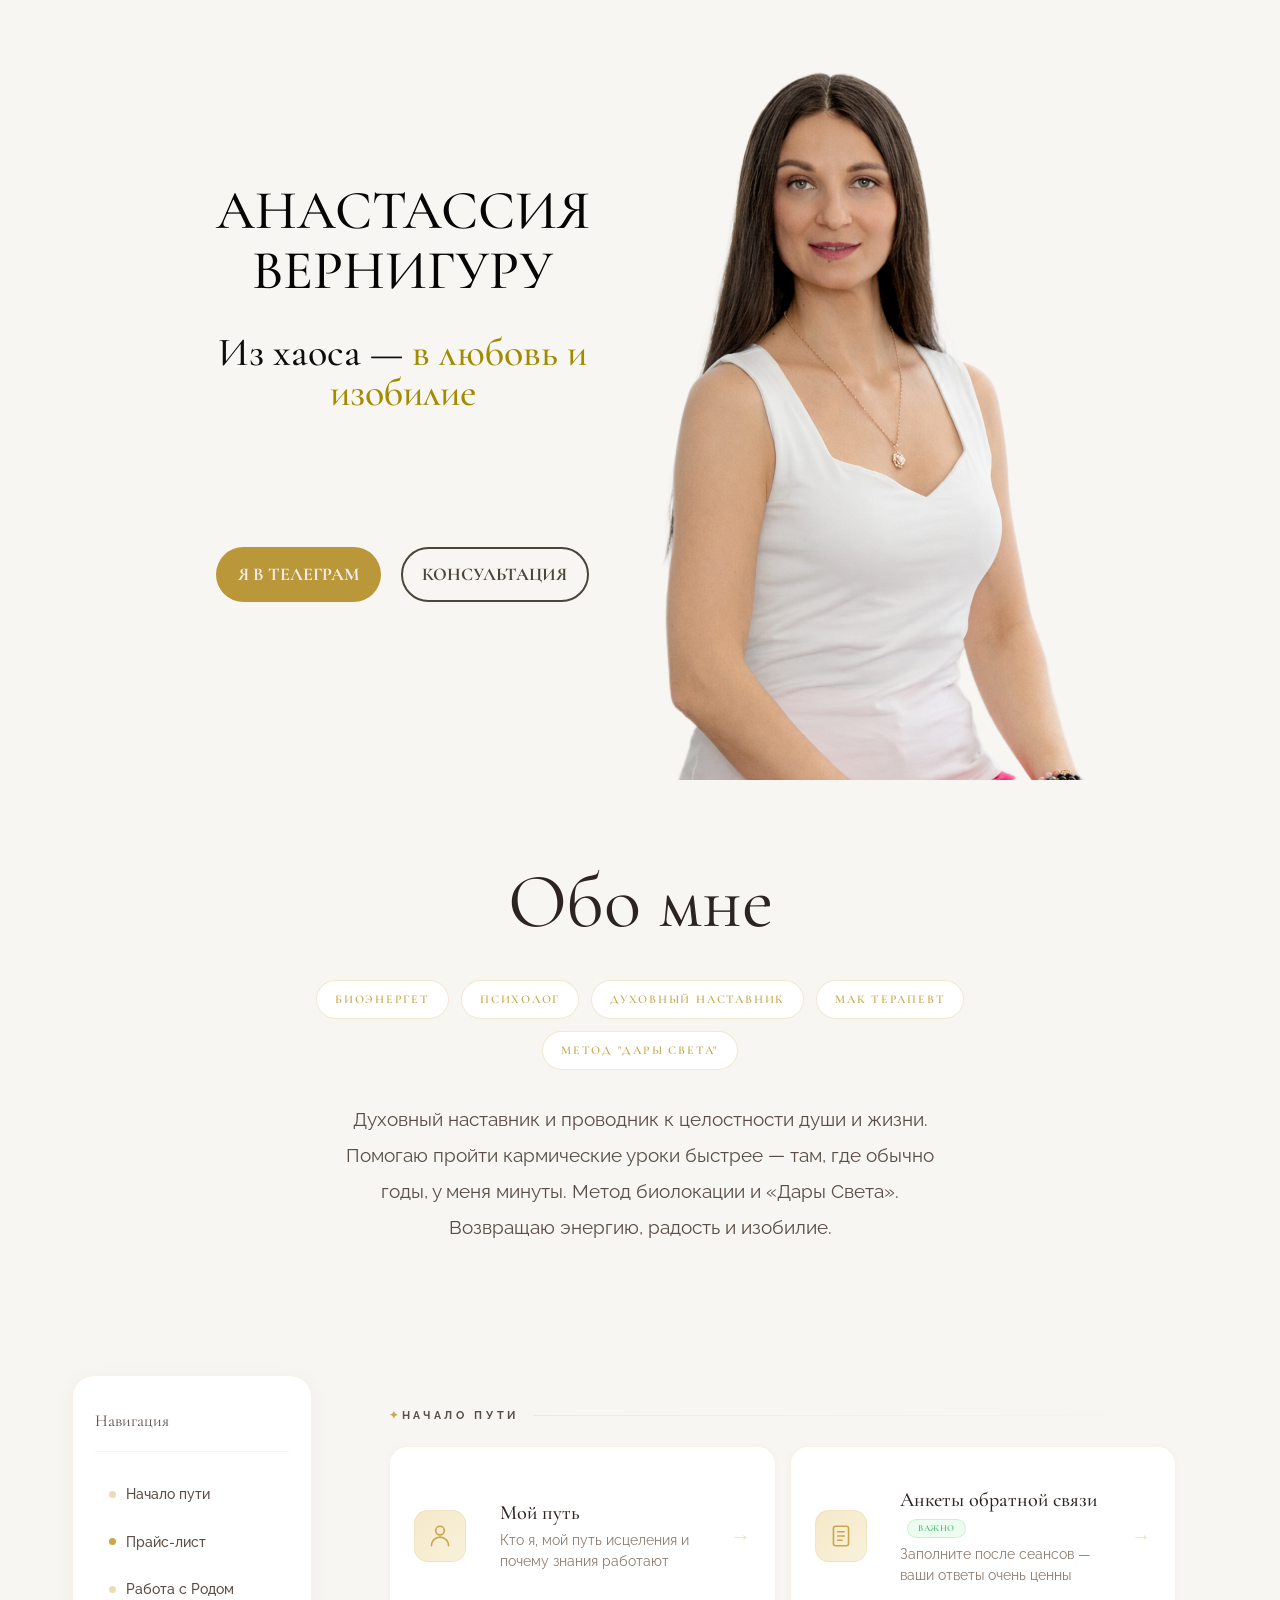
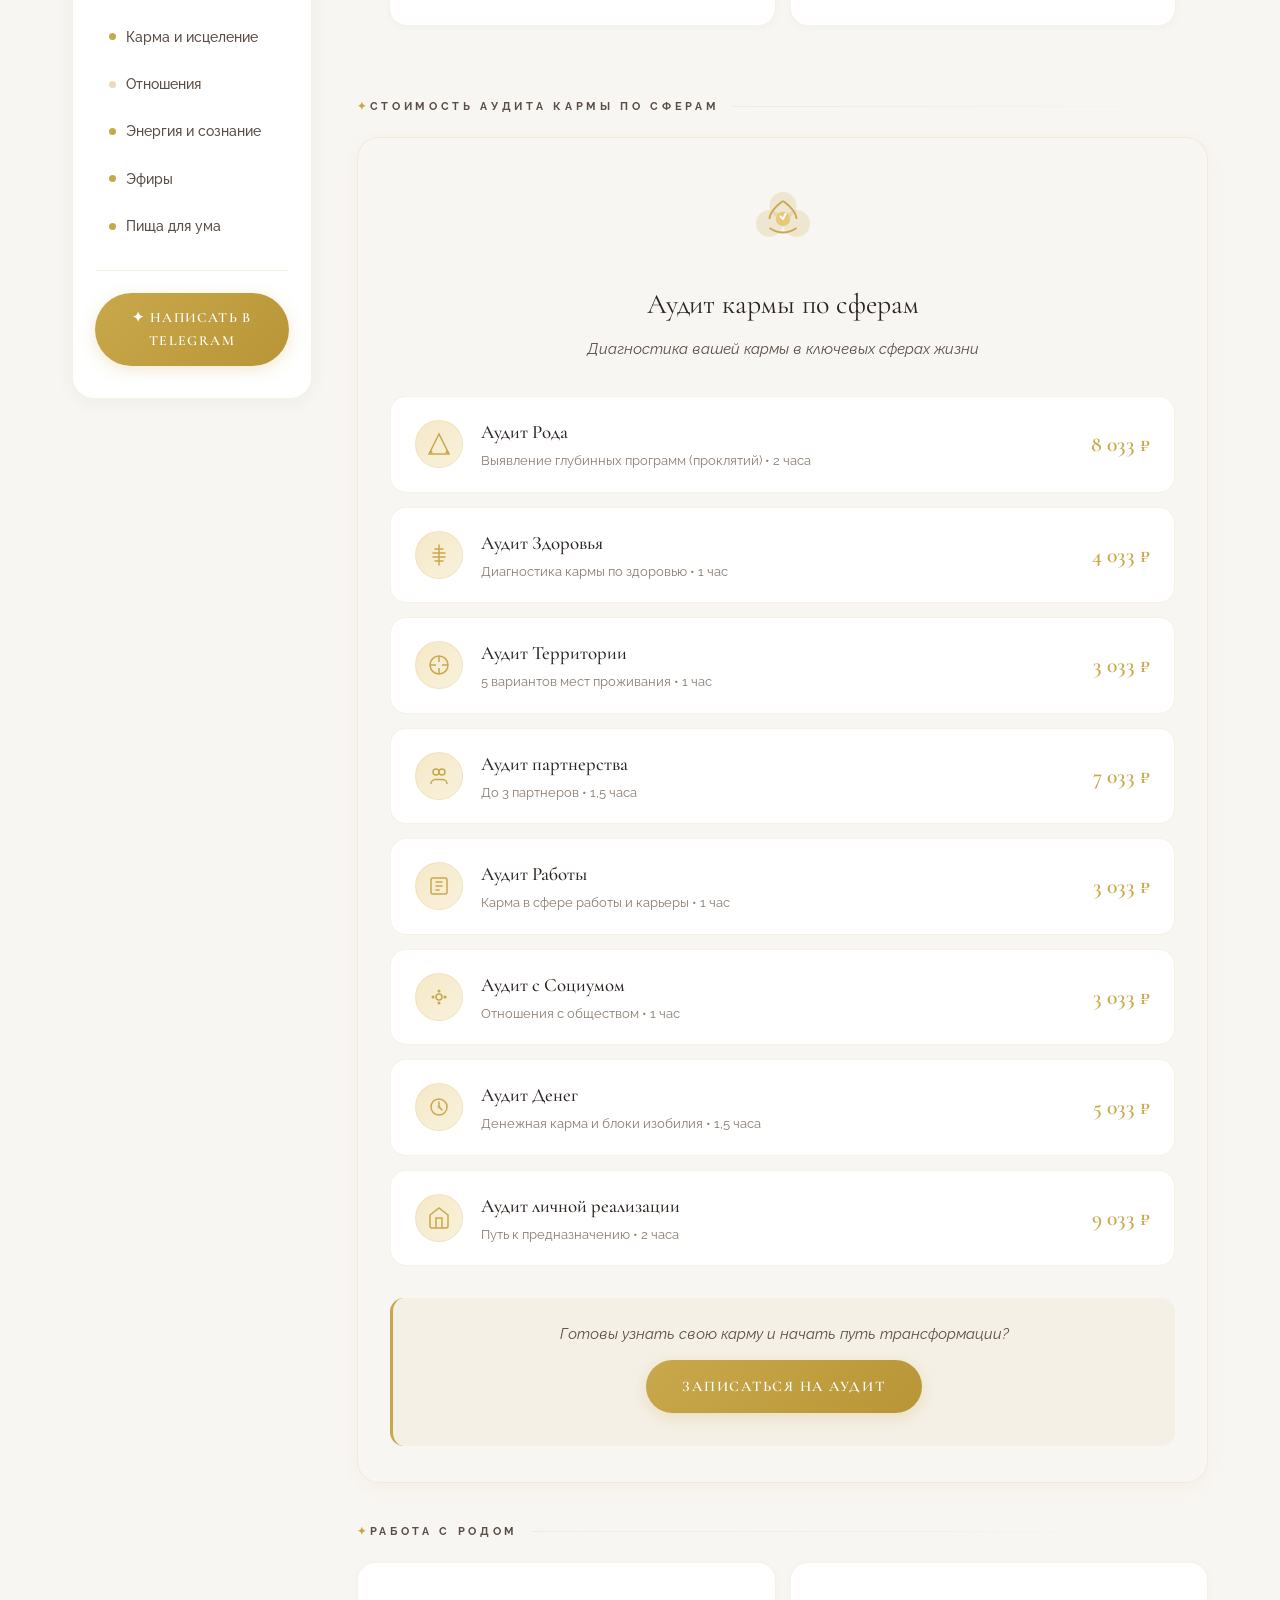
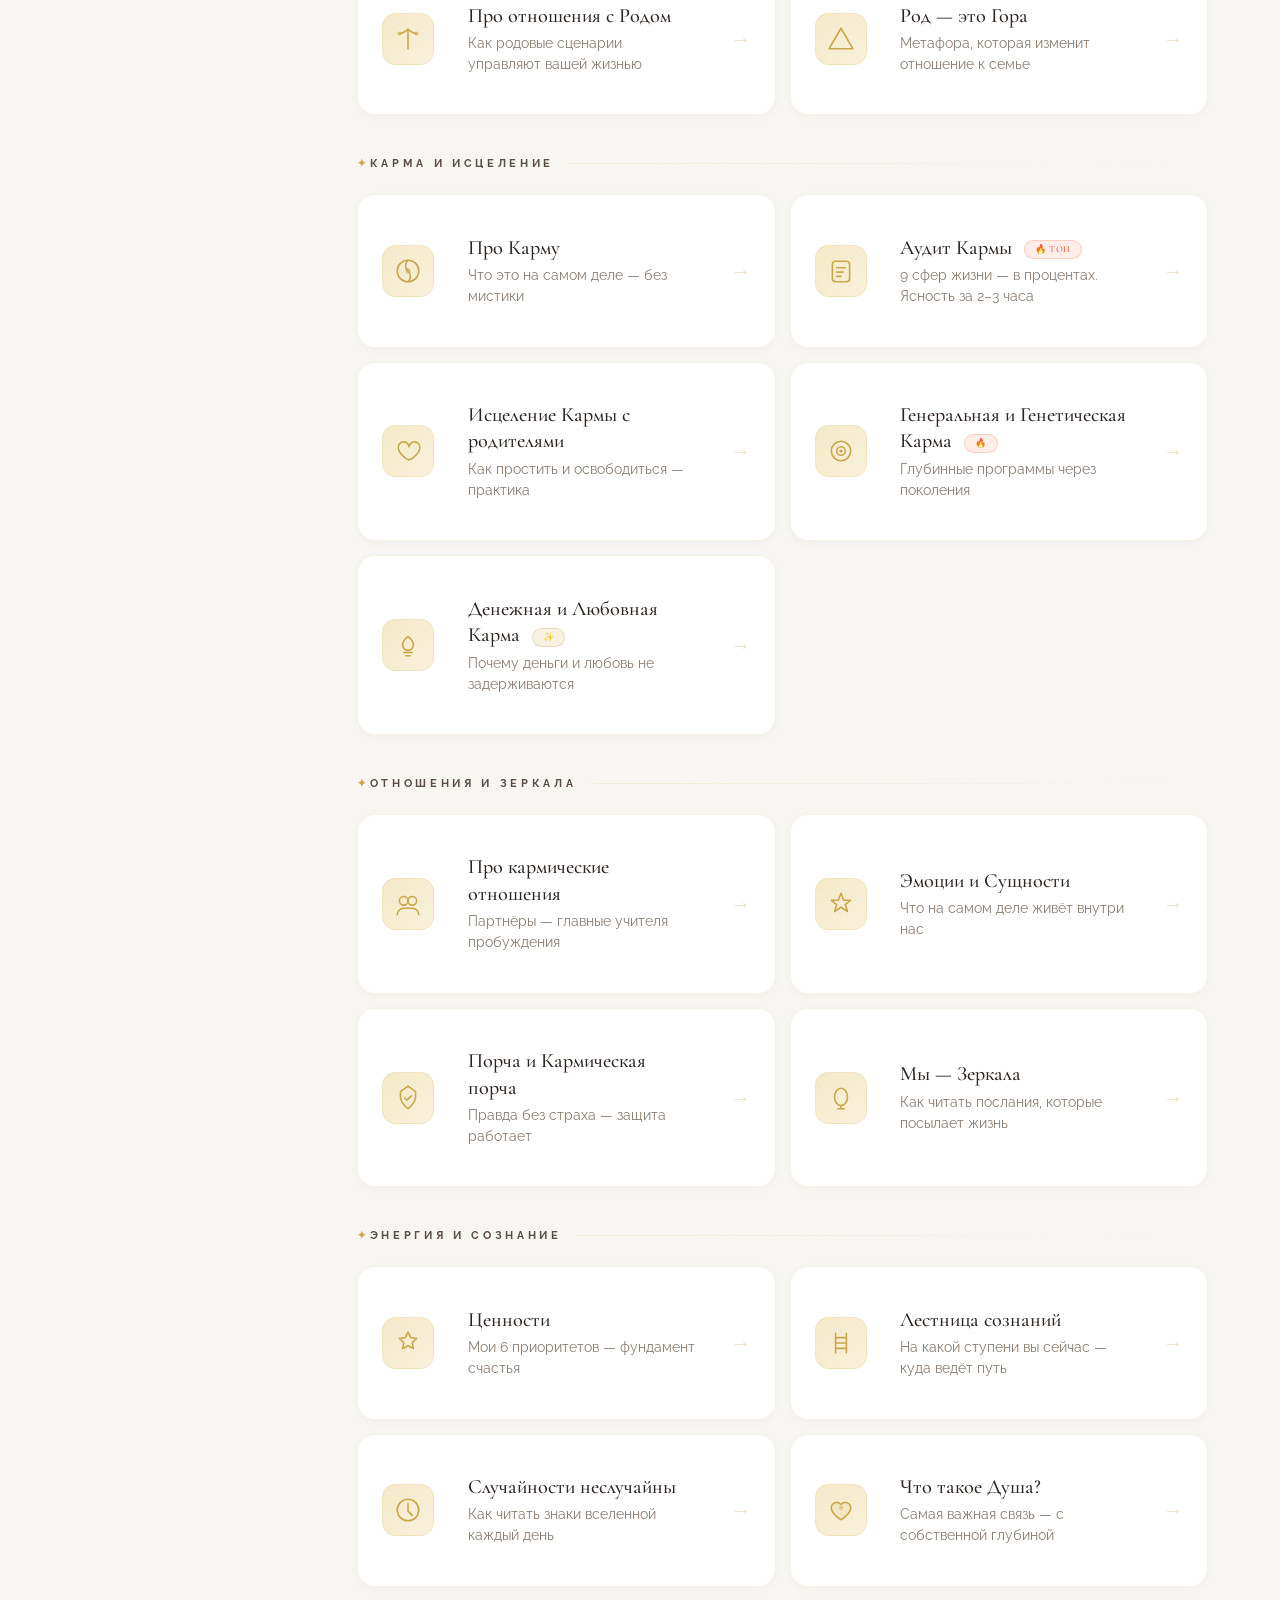
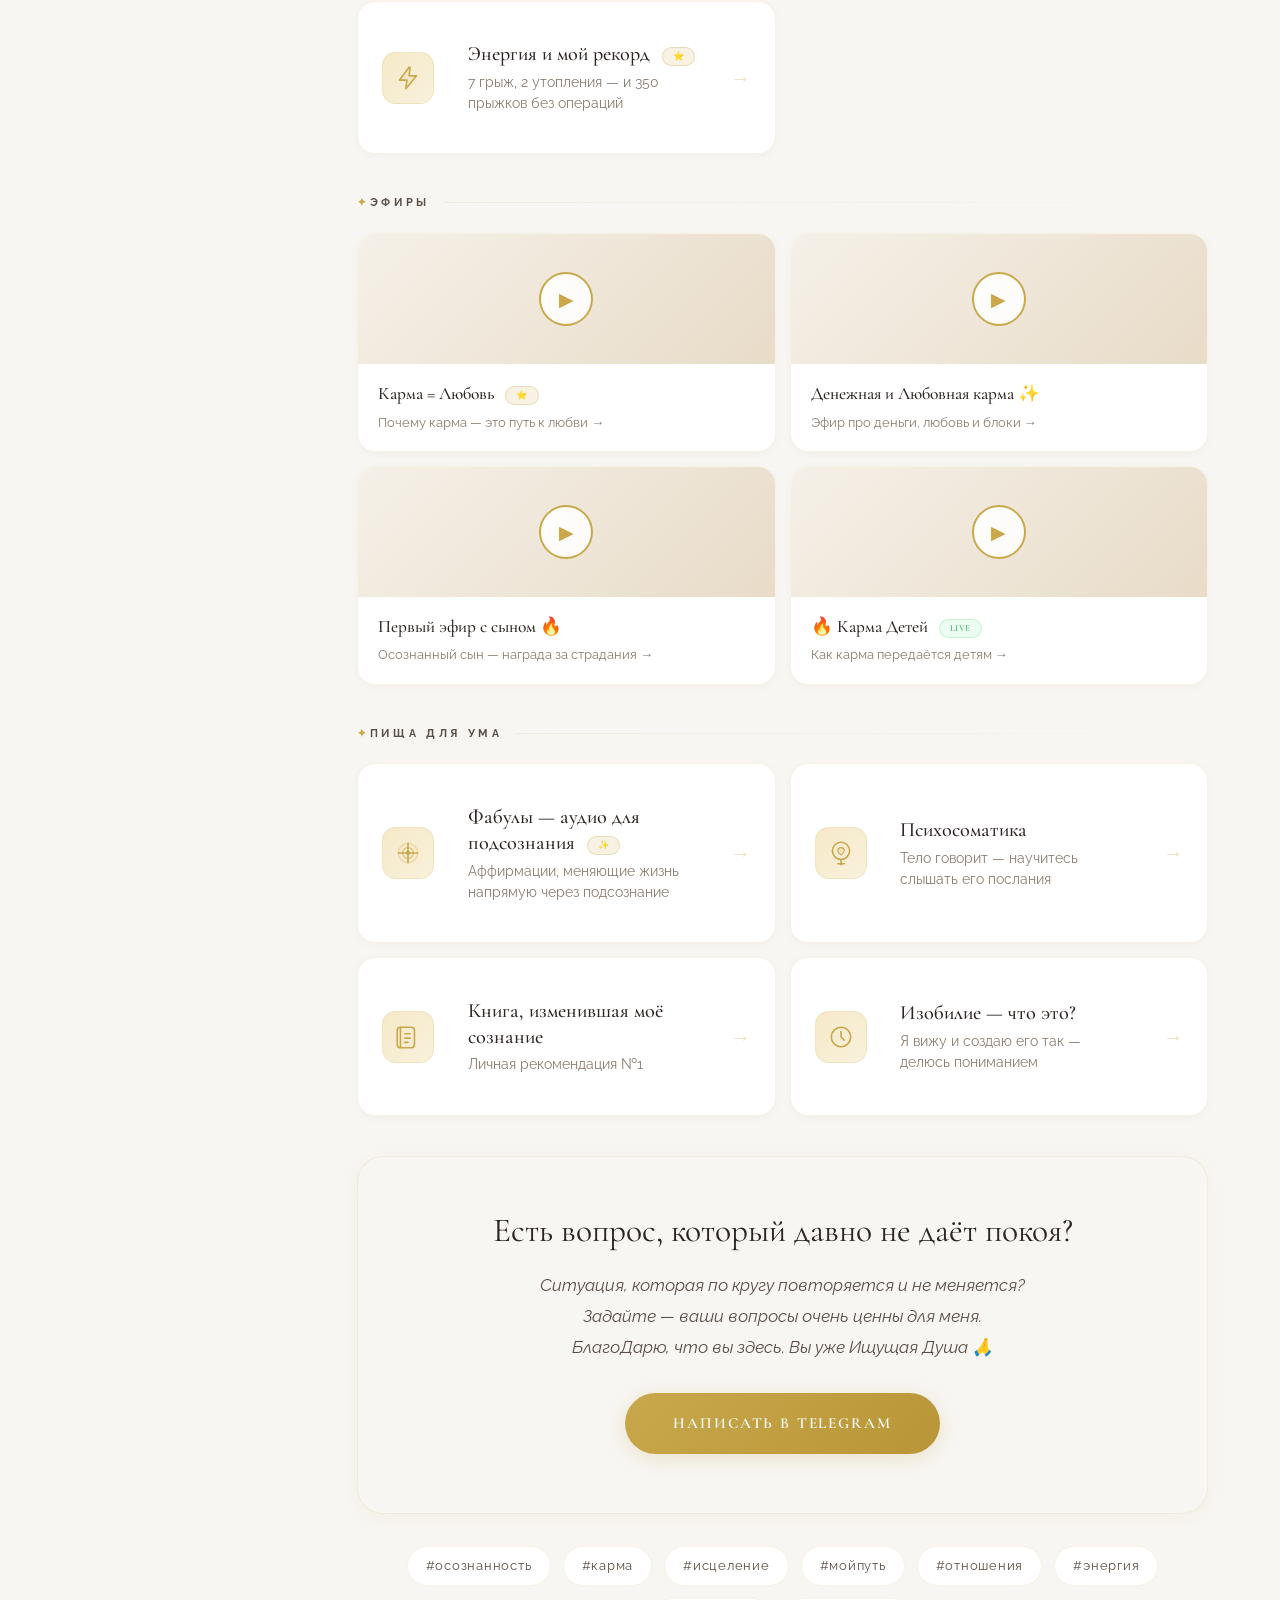
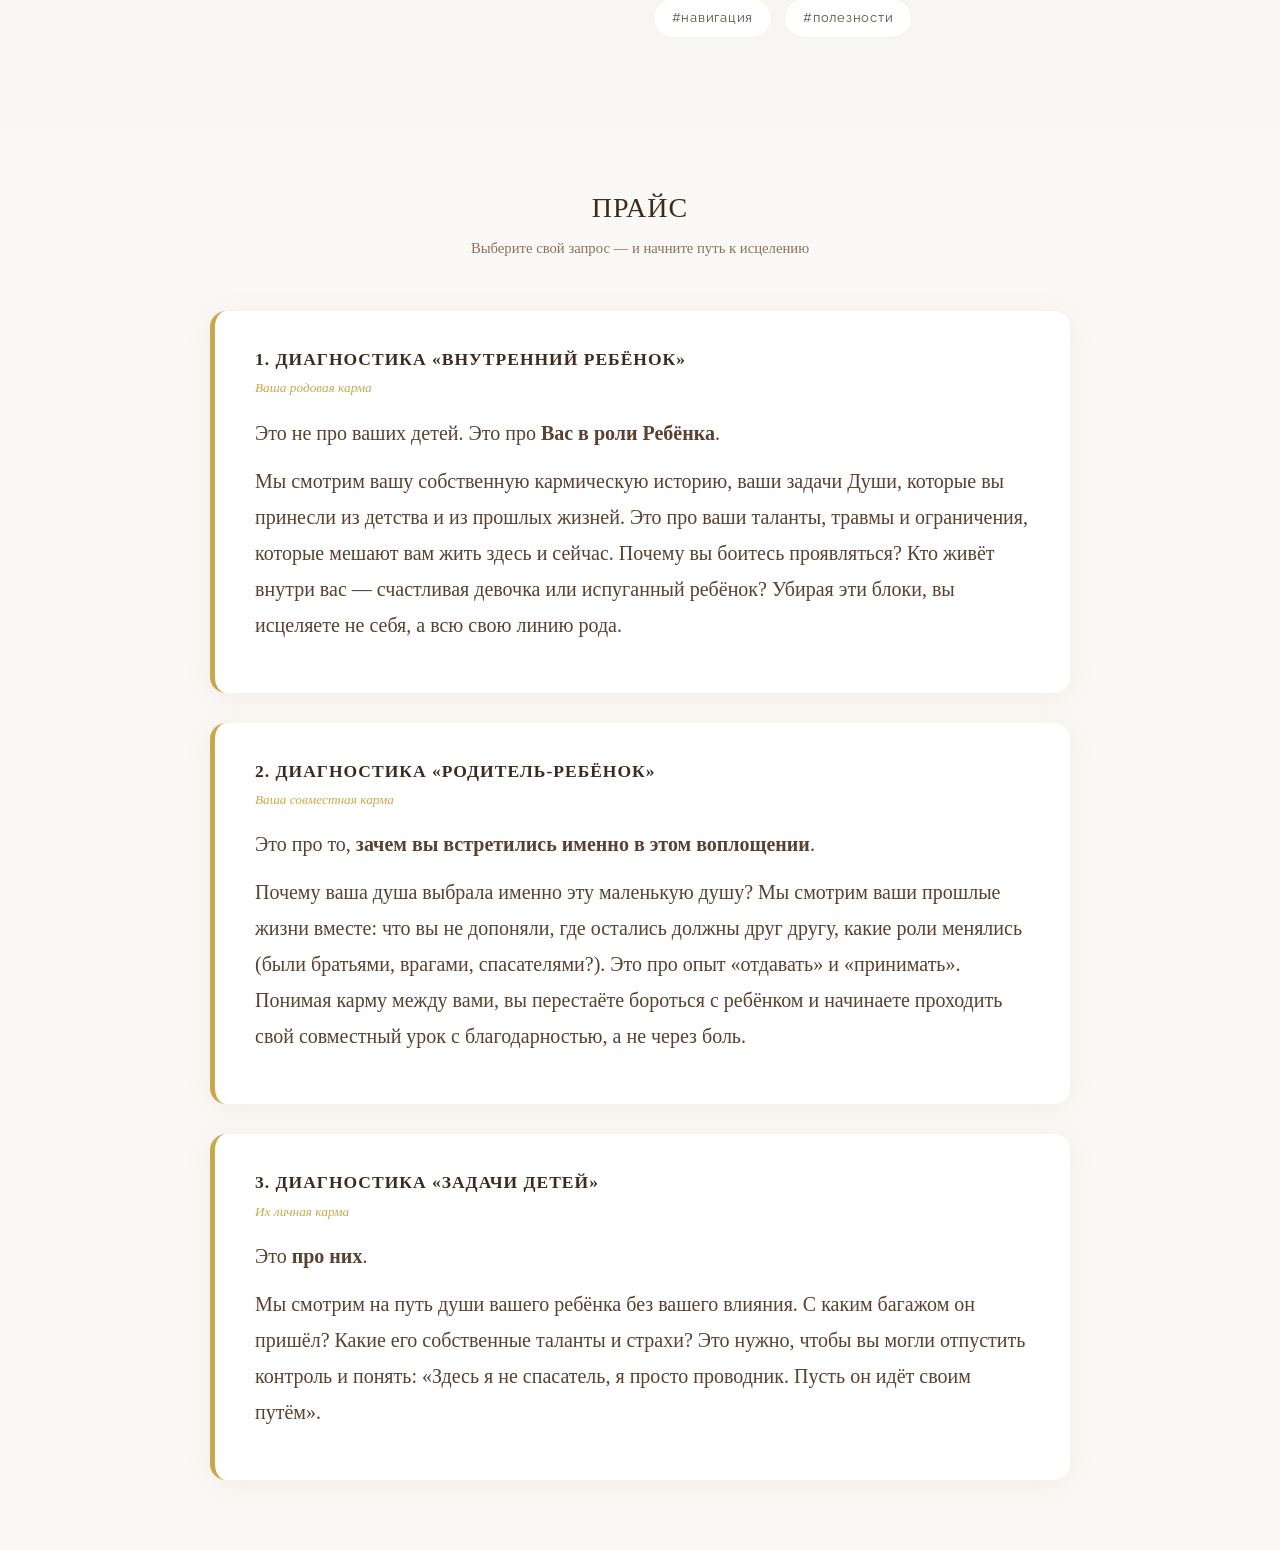
==== index.html @ 7d5ad378 "Перенос сайта Анастасии Вернигуру с Битрикс24" ====
<!DOCTYPE html>
<html lang="ru">
<head>
<meta charset="utf-8">
<meta name="viewport" content="width=device-width, initial-scale=1.0">
<meta name="HandheldFriendly" content="true">
<meta name="MobileOptimized" content="width">
<meta name="apple-mobile-web-app-capable" content="yes">
<meta property="og:title" content="ОТНОШЕНИЯ БЕЗ ВИНЫ | НАВИГАЦИЯ">
<meta property="og:type" content="website">
<meta property="twitter:title" content="ОТНОШЕНИЯ БЕЗ ВИНЫ | НАВИГАЦИЯ">
<meta name="twitter:card" content="summary_large_image">
<title>ОТНОШЕНИЯ БЕЗ ВИНЫ | НАВИГАЦИЯ</title>
<link rel="icon" href="images/favicon.png">
<style>
				:root {
					--primary: #2fc6f6 !important;
					--primary-darken-1: hsl(194.47, 92%, 55%);
					--primary-darken-2: hsl(194.47, 92%, 52%);
					--primary-darken-3: hsl(194.47, 92%, 47%);
					--primary-lighten-1: hsl(194.47, 92%, 67%);
					--primary-opacity-0: rgba(47, 198, 246, 0);
					--primary-opacity-0_05: rgba(47, 198, 246, 0.05);
					--primary-opacity-0_1: rgba(47, 198, 246, 0.1);
					--primary-opacity-0_15: rgba(47, 198, 246, 0.15);
					--primary-opacity-0_2: rgba(47, 198, 246, 0.2);
					--primary-opacity-0_25: rgba(47, 198, 246, 0.25);
					--primary-opacity-0_3: rgba(47, 198, 246, 0.3);
					--primary-opacity-0_35: rgba(47, 198, 246, 0.35);
					--primary-opacity-0_4: rgba(47, 198, 246, 0.4);
					--primary-opacity-0_45: rgba(47, 198, 246, 0.45);
					--primary-opacity-0_5: rgba(47, 198, 246, 0.5);
					--primary-opacity-0_55: rgba(47, 198, 246, 0.55);
					--primary-opacity-0_6: rgba(47, 198, 246, 0.6);
					--primary-opacity-0_65: rgba(47, 198, 246, 0.65);
					--primary-opacity-0_7: rgba(47, 198, 246, 0.7);
					--primary-opacity-0_75: rgba(47, 198, 246, 0.75);
					--primary-opacity-0_8: rgba(47, 198, 246, 0.8);
					--primary-opacity-0_85: rgba(47, 198, 246, 0.85);
					--primary-opacity-0_9: rgba(47, 198, 246, 0.9);
					--primary-opacity-0_95: rgba(47, 198, 246, 0.95);
					--theme-color-main: hsl(194.47, 20%, 20%);
					--theme-color-secondary: hsl(194.47, 20%, 80%);
					--theme-color-title: hsl(194.47, 20%, 20%);
					--theme-color-strict-inverse: #ffffff;
				}
			</style>
<style>:root {--theme-color-main: #999999 !important;--theme-color-title: #111111 !important;}</style>
<link rel="stylesheet" href="css/01-design-tokens_dist_ui.design-tokens.min.css">
<link rel="stylesheet" href="css/02-design-tokens_bitrix24_air-design-tokens.min.css">
<link rel="stylesheet" href="css/03-fonts_opensans_ui.font.opensans.min.css">
<link rel="stylesheet" href="css/04-air_dist_air-design-tokens.min.css">
<link rel="stylesheet" href="css/05-icon-set_dist_icon-set.bundle.min.css">
<link rel="stylesheet" href="css/06-outline_dist_outline.bundle.min.css">
<link rel="stylesheet" href="css/07-popup_dist_main.popup.bundle.min.css">
<link rel="stylesheet" href="css/08-actions_dist_actions.bundle.min.css">
<link rel="stylesheet" href="css/09-main_dist_main.bundle.min.css">
<link rel="stylesheet" href="css/10-skeleton_dist_skeleton.bundle.min.css">
<link rel="stylesheet" href="css/11-sidepanel_dist_side-panel.bundle.min.css">
<link rel="stylesheet" href="css/12-core_css_core_date.min.css">
<link rel="stylesheet" href="css/13-hint_dist_ui.hint.bundle.min.css">
<link rel="stylesheet" href="css/14-landing_css_landing_public.min.css">
<link rel="stylesheet" href="css/15-templates_.default_style.min.css">
<link rel="stylesheet" href="css/16-panel_main_popup.min.css">
<link rel="stylesheet" href="css/17-panel_catalog_catalog_cond.min.css">
<link rel="stylesheet" href="css/18-vendor_bootstrap_bootstrap.min.css">
<link rel="stylesheet" href="css/19-templates_landing24_theme.min.css">
<link rel="stylesheet" href="css/20-templates_landing24_template_styles.min.css">
<style>
					@keyframes page-transition {
						0% {
							opacity: 1;
						}
						100% {
							opacity: 0;
						}
					}
					body.landing-page-transition::after {
						opacity: 1;
						background: #ffffff;
						animation: page-transition 2s 1s forwards;
					}
				</style>
<link rel="stylesheet" href="https://fonts.googleapis.com/css2?family=Cormorant+Garamond:wght@100;200;300;400;500;600;700;800;900">
<style>.g-font-cormorant-garamond { font-family: "Cormorant Garamond", sans-serif; }</style>
<style>
					body {
						--landing-font-family: Open Sans
					}
				</style>
<link rel="stylesheet" href="https://fonts.googleapis.com/css2?family=Open+Sans:wght@100;200;300;400;500;600;700;800;900">
<style>
				body {
					font-weight: 400;
					font-family: Open Sans;
					-webkit-font-smoothing: antialiased;
					-moz-osx-font-smoothing: grayscale;
					-moz-font-feature-settings: "liga", "kern";
					text-rendering: optimizelegibility;
				}
			</style>
<style>
				h1, h2, h3, h4, h5, h6 {
					font-family: Open Sans;
				}
			</style>
<style>
				html {font-size: 14px;}
				body {font-size: 1rem;}
				.g-font-size-default {font-size: 1rem;}
			</style>
<style>
				main.landing-public-mode {
					line-height: 1.6;
					font-weight: 400;
				}
				
				.landing-public-mode .h1, .landing-public-mode .h2, .landing-public-mode .h3, .landing-public-mode .h4, 
				.landing-public-mode .h5, .landing-public-mode .h6, .landing-public-mode .h7,
				.landing-public-mode h1, .landing-public-mode h2, .landing-public-mode h3, .landing-public-mode h4, 
				.landing-public-mode h5, .landing-public-mode h6 {
					font-weight: 400;
				}
			</style>
<style>.custom-text-shadow-1{text-shadow:2px 4px 3px rgba(0,0,0,.3)}.custom-text-shadow-2{text-shadow:2px 2px 3px rgba(255,255,255,.1)}.custom-text-shadow-3{text-shadow:6px 6px 0 rgba(0,0,0,.2)}.custom-text-shadow-4{text-shadow:4px 3px 0 #fff,9px 8px 0 rgba(0,0,0,.15)}.custom-text-shadow-5{text-shadow:0 3px 0 #b2a98f,0 14px 10px rgba(0,0,0,.15),0 24px 2px rgba(0,0,0,.1),0 34px 30px rgba(0,0,0,.1)}.custom-text-shadow-6{text-shadow:0 4px 3px rgba(0,0,0,.4),0 8px 13px rgba(0,0,0,.1),0 18px 23px rgba(0,0,0,.1)}.custom-text-shadow-7{text-shadow:0 1px 0 #ccc,0 2px 0 #c9c9c9,0 3px 0 #bbb,0 4px 0 #b9b9b9,0 5px 0 #aaa,0 6px 1px rgba(0,0,0,.1),0 0 5px rgba(0,0,0,.1),0 1px 3px rgba(0,0,0,.3),0 3px 5px rgba(0,0,0,.2),0 5px 10px rgba(0,0,0,.25),0 10px 10px rgba(0,0,0,.2),0 20px 20px rgba(0,0,0,.15)}.custom-text-shadow-8{text-shadow:rgba(255,255,255,.5) 0 3px 3px}.custom-text-shadow-9{text-shadow:0 0 6px rgba(255,255,255,.7)}.custom-text-shadow-10{text-shadow:0 15px 5px rgba(0,0,0,.1),10px 20px 5px rgba(0,0,0,.05),-10px 20px 5px rgba(0,0,0,.05)}.custom-text-shadow-11{text-shadow:2px 8px 6px rgba(0,0,0,.2),0 -5px 35px rgba(255,255,255,.3)}[style*="line-through"]{text-decoration:line-through}.gm-style .gm-style-iw{font-weight:normal}.landing-public-mode [data-pseudo-url*="\"enabled\":true}"]{cursor:pointer}</style>
<style>@charset "UTF-8";/*!
 * animate.css -http://daneden.me/animate
 * Version - 3.5.2
 * Licensed under the MIT license - http://opensource.org/licenses/MIT
 *
 * Copyright (c) 2017 Daniel Eden
 */.animated{animation-duration:1s;animation-fill-mode:both}.animated.infinite{animation-iteration-count:infinite}.animated.hinge{animation-duration:2s}.animated.flipOutX,.animated.flipOutY,.animated.bounceIn,.animated.bounceOut{animation-duration:.75s}@keyframes bounce{from,20%,53%,80%,to{animation-timing-function:cubic-bezier(0.215,0.610,0.355,1.000);transform:translate3d(0,0,0)}40%,43%{animation-timing-function:cubic-bezier(0.755,0.050,0.855,0.060);transform:translate3d(0,-30px,0)}70%{animation-timing-function:cubic-bezier(0.755,0.050,0.855,0.060);transform:translate3d(0,-15px,0)}90%{transform:translate3d(0,-4px,0)}}.bounce{animation-name:bounce;transform-origin:center bottom}@keyframes flash{from,50%,to{opacity:1}25%,75%{opacity:0}}.flash{animation-name:flash}@keyframes pulse{from{transform:scale3d(1,1,1)}50%{transform:scale3d(1.05,1.05,1.05)}to{transform:scale3d(1,1,1)}}.pulse{animation-name:pulse}@keyframes rubberBand{from{transform:scale3d(1,1,1)}30%{transform:scale3d(1.25,0.75,1)}40%{transform:scale3d(0.75,1.25,1)}50%{transform:scale3d(1.15,0.85,1)}65%{transform:scale3d(.95,1.05,1)}75%{transform:scale3d(1.05,.95,1)}to{transform:scale3d(1,1,1)}}.rubberBand{animation-name:rubberBand}@keyframes shake{from,to{transform:translate3d(0,0,0)}10%,30%,50%,70%,90%{transform:translate3d(-10px,0,0)}20%,40%,60%,80%{transform:translate3d(10px,0,0)}}.shake{animation-name:shake}@keyframes headShake{0%{transform:translateX(0)}6.5%{transform:translateX(-6px) rotateY(-9deg)}18.5%{transform:translateX(5px) rotateY(7deg)}31.5%{transform:translateX(-3px) rotateY(-5deg)}43.5%{transform:translateX(2px) rotateY(3deg)}50%{transform:translateX(0)}}.headShake{animation-timing-function:ease-in-out;animation-name:headShake}@keyframes swing{20%{transform:rotate3d(0,0,1,15deg)}40%{transform:rotate3d(0,0,1,-10deg)}60%{transform:rotate3d(0,0,1,5deg)}80%{transform:rotate3d(0,0,1,-5deg)}to{transform:rotate3d(0,0,1,0)}}.swing{transform-origin:top center;animation-name:swing}@keyframes tada{from{transform:scale3d(1,1,1)}10%,20%{transform:scale3d(.9,.9,.9) rotate3d(0,0,1,-3deg)}30%,50%,70%,90%{transform:scale3d(1.1,1.1,1.1) rotate3d(0,0,1,3deg)}40%,60%,80%{transform:scale3d(1.1,1.1,1.1) rotate3d(0,0,1,-3deg)}to{transform:scale3d(1,1,1)}}.tada{animation-name:tada}@keyframes wobble{from{transform:none}15%{transform:translate3d(-25%,0,0) rotate3d(0,0,1,-5deg)}30%{transform:translate3d(20%,0,0) rotate3d(0,0,1,3deg)}45%{transform:translate3d(-15%,0,0) rotate3d(0,0,1,-3deg)}60%{transform:translate3d(10%,0,0) rotate3d(0,0,1,2deg)}75%{transform:translate3d(-5%,0,0) rotate3d(0,0,1,-1deg)}to{transform:none}}.wobble{animation-name:wobble}@keyframes jello{from,11.1%,to{transform:none}22.2%{transform:skewX(-12.5deg) skewY(-12.5deg)}33.3%{transform:skewX(6.25deg) skewY(6.25deg)}44.4%{transform:skewX(-3.125deg) skewY(-3.125deg)}55.5%{transform:skewX(1.5625deg) skewY(1.5625deg)}66.6%{transform:skewX(-0.78125deg) skewY(-0.78125deg)}77.7%{transform:skewX(0.390625deg) skewY(0.390625deg)}88.8%{transform:skewX(-0.1953125deg) skewY(-0.1953125deg)}}.jello{animation-name:jello;transform-origin:center}@keyframes bounceIn{from,20%,40%,60%,80%,to{animation-timing-function:cubic-bezier(0.215,0.610,0.355,1.000)}0%{opacity:0;transform:scale3d(.3,.3,.3)}20%{transform:scale3d(1.1,1.1,1.1)}40%{transform:scale3d(.9,.9,.9)}60%{opacity:1;transform:scale3d(1.03,1.03,1.03)}80%{transform:scale3d(.97,.97,.97)}to{opacity:1;transform:scale3d(1,1,1)}}.bounceIn{animation-name:bounceIn}@keyframes bounceInDown{from,60%,75%,90%,to{animation-timing-function:cubic-bezier(0.215,0.610,0.355,1.000)}0%{opacity:0;transform:translate3d(0,-3000px,0)}60%{opacity:1;transform:translate3d(0,25px,0)}75%{transform:translate3d(0,-10px,0)}90%{transform:translate3d(0,5px,0)}to{transform:none}}.bounceInDown:not(.modified){animation-name:bounceInDown}@keyframes bounceInDownModified{from,60%,75%,90%,to{animation-timing-function:cubic-bezier(0.215,0.610,0.355,1.000)}0%{opacity:1}40%{opacity:0;transform:translate3d(0,-3000px,0)}60%{opacity:1;transform:translate3d(0,25px,0)}75%{transform:translate3d(0,-10px,0)}90%{transform:translate3d(0,5px,0)}to{transform:none}}.bounceInDown.modified{animation-name:bounceInDownModified}@keyframes bounceInLeft{from,60%,75%,90%,to{animation-timing-function:cubic-bezier(0.215,0.610,0.355,1.000)}0%{opacity:0;transform:translate3d(-3000px,0,0)}60%{opacity:1;transform:translate3d(25px,0,0)}75%{transform:translate3d(-10px,0,0)}90%{transform:translate3d(5px,0,0)}to{transform:none}}.bounceInLeft:not(.modified){animation-name:bounceInLeft}@keyframes bounceInLeftModified{from,60%,75%,90%,to{animation-timing-function:cubic-bezier(0.215,0.610,0.355,1.000)}0%{opacity:1}40%{opacity:0;transform:translate3d(-3000px,0,0)}60%{opacity:1;transform:translate3d(25px,0,0)}75%{transform:translate3d(-10px,0,0)}90%{transform:translate3d(5px,0,0)}to{transform:none}}.bounceInLeft.modified{animation-name:bounceInLeftModified}@keyframes bounceInRight{from,60%,75%,90%,to{animation-timing-function:cubic-bezier(0.215,0.610,0.355,1.000)}from{opacity:0;transform:translate3d(3000px,0,0)}60%{opacity:1;transform:translate3d(-25px,0,0)}75%{transform:translate3d(10px,0,0)}90%{transform:translate3d(-5px,0,0)}to{transform:none}}.bounceInRight:not(.modified){animation-name:bounceInRight}@keyframes bounceInRightModified{from,60%,75%,90%,to{animation-timing-function:cubic-bezier(0.215,0.610,0.355,1.000)}from{opacity:1}40%{opacity:0;transform:translate3d(3000px,0,0)}60%{opacity:1;transform:translate3d(-25px,0,0)}75%{transform:translate3d(10px,0,0)}90%{transform:translate3d(-5px,0,0)}to{transform:none}}.bounceInRight.modified{animation-name:bounceInRightModified}@keyframes bounceInUp{from,60%,75%,90%,to{animation-timing-function:cubic-bezier(0.215,0.610,0.355,1.000)}from{opacity:0;transform:translate3d(0,3000px,0)}60%{opacity:1;transform:translate3d(0,-20px,0)}75%{transform:translate3d(0,10px,0)}90%{transform:translate3d(0,-5px,0)}to{transform:translate3d(0,0,0)}}.bounceInUp:not(.modified){animation-name:bounceInUp}@keyframes bounceInUpModified{from,60%,75%,90%,to{animation-timing-function:cubic-bezier(0.215,0.610,0.355,1.000)}from{opacity:1}40%{opacity:0;transform:translate3d(0,3000px,0)}60%{opacity:1;transform:translate3d(0,-20px,0)}75%{transform:translate3d(0,10px,0)}90%{transform:translate3d(0,-5px,0)}to{transform:translate3d(0,0,0)}}.bounceInUp.modified{animation-name:bounceInUpModified}@keyframes bounceOut{20%{transform:scale3d(.9,.9,.9)}50%,55%{opacity:1;transform:scale3d(1.1,1.1,1.1)}to{opacity:0;transform:scale3d(.3,.3,.3)}}.bounceOut{animation-name:bounceOut}@keyframes bounceOutDown{20%{transform:translate3d(0,10px,0)}40%,45%{opacity:1;transform:translate3d(0,-20px,0)}to{opacity:0;transform:translate3d(0,2000px,0)}}.bounceOutDown{animation-name:bounceOutDown}@keyframes bounceOutLeft{20%{opacity:1;transform:translate3d(20px,0,0)}to{opacity:0;transform:translate3d(-2000px,0,0)}}.bounceOutLeft{animation-name:bounceOutLeft}@keyframes bounceOutRight{20%{opacity:1;transform:translate3d(-20px,0,0)}to{opacity:0;transform:translate3d(2000px,0,0)}}.bounceOutRight{animation-name:bounceOutRight}@keyframes bounceOutUp{20%{transform:translate3d(0,-10px,0)}40%,45%{opacity:1;transform:translate3d(0,20px,0)}to{opacity:0;transform:translate3d(0,-2000px,0)}}.bounceOutUp{animation-name:bounceOutUp}@keyframes fadeIn{from{opacity:0}to{opacity:1}}.fadeIn{animation-name:fadeIn}@keyframes fadeInDown{from{opacity:0;transform:translate3d(0,-100%,0)}to{opacity:1;transform:none}}.fadeInDown:not(.modified){animation-name:fadeInDown}@keyframes fadeInDownModified{from{opacity:1;transform:none}50%{opacity:0;transform:translate3d(0,-100%,0)}to{opacity:1;transform:none}}.fadeInDown.modified{animation-name:fadeInDownModified}@keyframes fadeInDownBig{from{opacity:0;transform:translate3d(0,-2000px,0)}to{opacity:1;transform:none}}.fadeInDownBig:not(.modified){animation-name:fadeInDownBig}@keyframes fadeInDownBigModified{from{opacity:1;transform:none}50%{opacity:0;transform:translate3d(0,-2000px,0)}to{opacity:1;transform:none}}.fadeInDownBig.modified{animation-name:fadeInDownBigModified}@keyframes fadeInLeft{from{opacity:0;transform:translate3d(-100%,0,0)}to{opacity:1;transform:none}}.fadeInLeft:not(.modified){animation-name:fadeInLeft}@keyframes fadeInLeftModified{from{opacity:1;transform:none}50%{opacity:0;transform:translate3d(-100%,0,0)}to{opacity:1;transform:none}}.fadeInLeft.modified{animation-name:fadeInLeftModified}@keyframes fadeInLeftBig{from{opacity:0;transform:translate3d(-2000px,0,0)}to{opacity:1;transform:none}}.fadeInLeftBig:not(.modified){animation-name:fadeInLeftBig}@keyframes fadeInLeftBigModified{from{opacity:1;transform:none}50%{opacity:0;transform:translate3d(-2000px,0,0)}to{opacity:1;transform:none}}.fadeInLeftBig.modified{animation-name:fadeInLeftBigModified}@keyframes fadeInRight{from{opacity:0;transform:translate3d(100%,0,0)}to{opacity:1;transform:none}}.fadeInRight:not(.modified){animation-name:fadeInRight}@keyframes fadeInRightModified{from{opacity:1;transform:none}50%{opacity:0;transform:translate3d(100%,0,0)}to{opacity:1;transform:none}}.fadeInRight.modified{animation-name:fadeInRightModified}@keyframes fadeInRightBig{from{opacity:0;transform:translate3d(2000px,0,0)}to{opacity:1;transform:none}}.fadeInRightBig:not(.modified){animation-name:fadeInRightBig}@keyframes fadeInRightBigModified{from{opacity:1;transform:none}50%{opacity:0;transform:translate3d(2000px,0,0)}to{opacity:1;transform:none}}.fadeInRightBig.modified{animation-name:fadeInRightBigModified}@keyframes fadeInUp{from{opacity:0;transform:translate3d(0,100%,0)}to{opacity:1;transform:none}}.fadeInUp:not(.modified){animation-name:fadeInUp}@keyframes fadeInUpModified{from{opacity:1;transform:none}50%{opacity:0;transform:translate3d(0,100%,0)}to{opacity:1;transform:none}}.fadeInUp.modified{animation-name:fadeInUpModified}@keyframes fadeInUpBig{from{opacity:0;transform:translate3d(0,2000px,0)}to{opacity:1;transform:none}}.fadeInUpBig:not(.modified){animation-name:fadeInUpBig}@keyframes fadeInUpBigModified{from{transform:none}50%{transform:translate3d(0,2000px,0)}to{transform:none}}.fadeInUpBig.modified{animation-name:fadeInUpBigModified}@keyframes fadeOut{from{opacity:1}to{opacity:0}}.fadeOut{animation-name:fadeOut}@keyframes fadeOutDown{from{opacity:1}to{opacity:0;transform:translate3d(0,100%,0)}}.fadeOutDown{animation-name:fadeOutDown}@keyframes fadeOutDownBig{from{opacity:1}to{opacity:0;transform:translate3d(0,2000px,0)}}.fadeOutDownBig{animation-name:fadeOutDownBig}@keyframes fadeOutLeft{from{opacity:1}to{opacity:0;transform:translate3d(-100%,0,0)}}.fadeOutLeft{animation-name:fadeOutLeft}@keyframes fadeOutLeftBig{from{opacity:1}to{opacity:0;transform:translate3d(-2000px,0,0)}}.fadeOutLeftBig{animation-name:fadeOutLeftBig}@keyframes fadeOutRight{from{opacity:1}to{opacity:0;transform:translate3d(100%,0,0)}}.fadeOutRight{animation-name:fadeOutRight}@keyframes fadeOutRightBig{from{opacity:1}to{opacity:0;transform:translate3d(2000px,0,0)}}.fadeOutRightBig{animation-name:fadeOutRightBig}@keyframes fadeOutUp{from{opacity:1}to{opacity:0;transform:translate3d(0,-100%,0)}}.fadeOutUp{animation-name:fadeOutUp}@keyframes fadeOutUpBig{from{opacity:1}to{opacity:0;transform:translate3d(0,-2000px,0)}}.fadeOutUpBig{animation-name:fadeOutUpBig}@keyframes flip{from{transform:perspective(400px) rotate3d(0,1,0,-360deg);animation-timing-function:ease-out}40%{transform:perspective(400px) translate3d(0,0,150px) rotate3d(0,1,0,-190deg);animation-timing-function:ease-out}50%{transform:perspective(400px) translate3d(0,0,150px) rotate3d(0,1,0,-170deg);animation-timing-function:ease-in}80%{transform:perspective(400px) scale3d(.95,.95,.95);animation-timing-function:ease-in}to{transform:perspective(400px);animation-timing-function:ease-in}}.animated.flip{-webkit-backface-visibility:visible;backface-visibility:visible;animation-name:flip}@keyframes flipInX{from{transform:perspective(400px) rotate3d(1,0,0,90deg);animation-timing-function:ease-in;opacity:0}40%{transform:perspective(400px) rotate3d(1,0,0,-20deg);animation-timing-function:ease-in}60%{transform:perspective(400px) rotate3d(1,0,0,10deg);opacity:1}80%{transform:perspective(400px) rotate3d(1,0,0,-5deg)}to{transform:perspective(400px)}}.flipInX{-webkit-backface-visibility:visible !important;backface-visibility:visible !important;animation-name:flipInX}@keyframes flipInY{from{transform:perspective(400px) rotate3d(0,1,0,90deg);animation-timing-function:ease-in;opacity:0}40%{transform:perspective(400px) rotate3d(0,1,0,-20deg);animation-timing-function:ease-in}60%{transform:perspective(400px) rotate3d(0,1,0,10deg);opacity:1}80%{transform:perspective(400px) rotate3d(0,1,0,-5deg)}to{transform:perspective(400px)}}.flipInY{-webkit-backface-visibility:visible !important;backface-visibility:visible !important;animation-name:flipInY}@keyframes flipOutX{from{transform:perspective(400px)}30%{transform:perspective(400px) rotate3d(1,0,0,-20deg);opacity:1}to{transform:perspective(400px) rotate3d(1,0,0,90deg);opacity:0}}.flipOutX{animation-name:flipOutX;-webkit-backface-visibility:visible !important;backface-visibility:visible !important}@keyframes flipOutY{from{transform:perspective(400px)}30%{transform:perspective(400px) rotate3d(0,1,0,-15deg);opacity:1}to{transform:perspective(400px) rotate3d(0,1,0,90deg);opacity:0}}.flipOutY{-webkit-backface-visibility:visible !important;backface-visibility:visible !important;animation-name:flipOutY}@keyframes lightSpeedIn{from{transform:translate3d(100%,0,0) skewX(-30deg);opacity:0}60%{transform:skewX(20deg);opacity:1}80%{transform:skewX(-5deg);opacity:1}to{transform:none;opacity:1}}.lightSpeedIn:not(.modified){animation-name:lightSpeedIn;animation-timing-function:ease-out}@keyframes lightSpeedInModified{from{transform:none}40%{transform:translate3d(100%,0,0) skewX(-30deg)}60%{transform:skewX(20deg)}80%{transform:skewX(-5deg)}to{transform:none}}.lightSpeedIn.modified{animation-name:lightSpeedInModified;animation-timing-function:ease-out}@keyframes lightSpeedOut{from{opacity:1}to{transform:translate3d(100%,0,0) skewX(30deg);opacity:0}}.lightSpeedOut{animation-name:lightSpeedOut;animation-timing-function:ease-in}@keyframes rotateIn{from{transform-origin:center;transform:rotate3d(0,0,1,-200deg);opacity:0}to{transform-origin:center;transform:none;opacity:1}}.rotateIn:not(.modified){animation-name:rotateIn}@keyframes rotateInModified{from{transform-origin:center;transform:none}50%{transform-origin:center;transform:rotate3d(0,0,1,-200deg)}to{transform-origin:center;transform:none}}.rotateIn.modified{animation-name:rotateInModified}@keyframes rotateInDownLeft{from{transform-origin:left bottom;transform:rotate3d(0,0,1,-45deg);opacity:0}to{transform-origin:left bottom;transform:none;opacity:1}}.rotateInDownLeft:not(.modified){animation-name:rotateInDownLeft}@keyframes rotateInDownLeftModified{from{transform-origin:left bottom;transform:none}50%{transform-origin:left bottom;transform:rotate3d(0,0,1,-45deg)}to{transform-origin:left bottom;transform:none}}.rotateInDownLeft.modified{animation-name:rotateInDownLeftModified}@keyframes rotateInDownRight{from{transform-origin:right bottom;transform:rotate3d(0,0,1,45deg);opacity:0}to{transform-origin:right bottom;transform:none;opacity:1}}.rotateInDownRight:not(.modified){animation-name:rotateInDownRight}@keyframes rotateInDownRightModified{from{transform-origin:right bottom;transform:none}50%{transform-origin:right bottom;transform:rotate3d(0,0,1,45deg)}to{transform-origin:right bottom;transform:none}}.rotateInDownRight.modified{animation-name:rotateInDownRightModified}@keyframes rotateInUpLeft{from{transform-origin:left bottom;transform:rotate3d(0,0,1,45deg);opacity:0}to{transform-origin:left bottom;transform:none;opacity:1}}.rotateInUpLeft:not(.modified){animation-name:rotateInUpLeft}@keyframes rotateInUpLeftModified{from{transform-origin:left bottom;transform:none}50%{transform-origin:left bottom;transform:rotate3d(0,0,1,45deg)}to{transform-origin:left bottom;transform:none}}.rotateInUpLeft.modified{animation-name:rotateInUpLeftModified}@keyframes rotateInUpRight{from{transform-origin:right bottom;transform:rotate3d(0,0,1,-90deg);opacity:0}to{transform-origin:right bottom;transform:none;opacity:1}}.rotateInUpRight:not(.modified){animation-name:rotateInUpRight}@keyframes rotateInUpRightModified{from{transform-origin:right bottom;transform:none}50%{transform-origin:right bottom;transform:rotate3d(0,0,1,-90deg)}to{transform-origin:right bottom;transform:none}}.rotateInUpRight.modified{animation-name:rotateInUpRightModified}@keyframes rotateOut{from{transform-origin:center;opacity:1}to{transform-origin:center;transform:rotate3d(0,0,1,200deg);opacity:0}}.rotateOut{animation-name:rotateOut}@keyframes rotateOutDownLeft{from{transform-origin:left bottom;opacity:1}to{transform-origin:left bottom;transform:rotate3d(0,0,1,45deg);opacity:0}}.rotateOutDownLeft{animation-name:rotateOutDownLeft}@keyframes rotateOutDownRight{from{transform-origin:right bottom;opacity:1}to{transform-origin:right bottom;transform:rotate3d(0,0,1,-45deg);opacity:0}}.rotateOutDownRight{animation-name:rotateOutDownRight}@keyframes rotateOutUpLeft{from{transform-origin:left bottom;opacity:1}to{transform-origin:left bottom;transform:rotate3d(0,0,1,-45deg);opacity:0}}.rotateOutUpLeft{animation-name:rotateOutUpLeft}@keyframes rotateOutUpRight{from{transform-origin:right bottom;opacity:1}to{transform-origin:right bottom;transform:rotate3d(0,0,1,90deg);opacity:0}}.rotateOutUpRight{animation-name:rotateOutUpRight}@keyframes hinge{0%{transform-origin:top left;animation-timing-function:ease-in-out}20%,60%{transform:rotate3d(0,0,1,80deg);transform-origin:top left;animation-timing-function:ease-in-out}40%,80%{transform:rotate3d(0,0,1,60deg);transform-origin:top left;animation-timing-function:ease-in-out;opacity:1}to{transform:translate3d(0,700px,0);opacity:0}}.hinge{animation-name:hinge}@keyframes jackInTheBox{from{opacity:0;transform:scale(0.1) rotate(30deg);transform-origin:center bottom}50%{transform:rotate(-10deg)}70%{transform:rotate(3deg)}to{opacity:1;transform:scale(1)}}.jackInTheBox{animation-name:jackInTheBox}@keyframes rollIn{from{opacity:0;transform:translate3d(-100%,0,0) rotate3d(0,0,1,-120deg)}to{opacity:1;transform:none}}.rollIn:not(.modified){animation-name:rollIn}@keyframes rollInModified{from{transform:none}50%{transform:translate3d(-100%,0,0) rotate3d(0,0,1,-120deg)}to{transform:none}}.rollIn.modified{animation-name:rollInModified}@keyframes rollOut{from{opacity:1}to{opacity:0;transform:translate3d(100%,0,0) rotate3d(0,0,1,120deg)}}.rollOut{animation-name:rollOut}@keyframes zoomIn{from{opacity:0;transform:scale3d(.3,.3,.3)}50%{opacity:1}}.zoomIn:not(.modified){animation-name:zoomIn}@keyframes zoomInModified{50%{transform:scale3d(.3,.3,.3)}}.zoomIn.modified{animation-name:zoomInModified}@keyframes zoomToIn{from{opacity:0;transform:scale3d(1.7,1.7,1.7);animation-timing-function:ease-out}30%{opacity:0}100%{opacity:1}}.zoomToIn:not(.modified){animation-name:zoomToIn}@keyframes zoomToInModified{50%{transform:scale3d(1.7,1.7,1.7);animation-timing-function:ease-out}}.zoomToIn.modified{animation-name:zoomToInModified}@keyframes zoomInDown{from{opacity:0;transform:scale3d(.1,.1,.1) translate3d(0,-1000px,0);animation-timing-function:cubic-bezier(0.550,0.055,0.675,0.190)}60%{opacity:1;transform:scale3d(.475,.475,.475) translate3d(0,60px,0);animation-timing-function:cubic-bezier(0.175,0.885,0.320,1)}}.zoomInDown:not(.modified){animation-name:zoomInDown}@keyframes zoomInDownModified{from{opacity:1}45%{opacity:0;transform:scale3d(.1,.1,.1) translate3d(0,-1000px,0);animation-timing-function:cubic-bezier(0.550,0.055,0.675,0.190)}90%{opacity:1;transform:scale3d(.475,.475,.475) translate3d(0,60px,0);animation-timing-function:cubic-bezier(0.175,0.885,0.320,1)}}.zoomInDown.modified{animation-name:zoomInDownModified}@keyframes zoomInLeft{from{opacity:0;transform:scale3d(.1,.1,.1) translate3d(-1000px,0,0);animation-timing-function:cubic-bezier(0.550,0.055,0.675,0.190)}60%{opacity:1;transform:scale3d(.475,.475,.475) translate3d(10px,0,0);animation-timing-function:cubic-bezier(0.175,0.885,0.320,1)}}.zoomInLeft:not(.modified){animation-name:zoomInLeft}@keyframes zoomInLeftModified{from{opacity:1}45%{opacity:0;transform:scale3d(.1,.1,.1) translate3d(-1000px,0,0);animation-timing-function:cubic-bezier(0.550,0.055,0.675,0.190)}90%{opacity:1;transform:scale3d(.475,.475,.475) translate3d(10px,0,0);animation-timing-function:cubic-bezier(0.175,0.885,0.320,1)}}.zoomInLeft.modified{animation-name:zoomInLeftModified}@keyframes zoomInRight{from{opacity:0;transform:scale3d(.1,.1,.1) translate3d(1000px,0,0);animation-timing-function:cubic-bezier(0.550,0.055,0.675,0.190)}60%{opacity:1;transform:scale3d(.475,.475,.475) translate3d(-10px,0,0);animation-timing-function:cubic-bezier(0.175,0.885,0.320,1)}}.zoomInRight:not(.modified){animation-name:zoomInRight}@keyframes zoomInRightModified{from{opacity:1}45%{opacity:0;transform:scale3d(.1,.1,.1) translate3d(1000px,0,0);animation-timing-function:cubic-bezier(0.550,0.055,0.675,0.190)}90%{opacity:1;transform:scale3d(.475,.475,.475) translate3d(-10px,0,0);animation-timing-function:cubic-bezier(0.175,0.885,0.320,1)}}.zoomInRight.modified{animation-name:zoomInRightModified}@keyframes zoomInUp{from{opacity:0;transform:scale3d(.1,.1,.1) translate3d(0,1000px,0);animation-timing-function:cubic-bezier(0.550,0.055,0.675,0.190)}60%{opacity:1;transform:scale3d(.475,.475,.475) translate3d(0,-60px,0);animation-timing-function:cubic-bezier(0.175,0.885,0.320,1)}}.zoomInUp:not(.modified){animation-name:zoomInUp}@keyframes zoomInUpModified{from{opacity:1}45%{opacity:0;transform:scale3d(.1,.1,.1) translate3d(0,1000px,0);animation-timing-function:cubic-bezier(0.550,0.055,0.675,0.190)}90%{opacity:1;transform:scale3d(.475,.475,.475) translate3d(0,-60px,0);animation-timing-function:cubic-bezier(0.175,0.885,0.320,1)}}.zoomInUp.modified{animation-name:zoomInUpModified}@keyframes zoomOut{from{opacity:1}50%{opacity:0;transform:scale3d(.3,.3,.3)}to{opacity:0}}.zoomOut{animation-name:zoomOut}@keyframes zoomOutDown{40%{opacity:1;transform:scale3d(.475,.475,.475) translate3d(0,-60px,0);animation-timing-function:cubic-bezier(0.550,0.055,0.675,0.190)}to{opacity:0;transform:scale3d(.1,.1,.1) translate3d(0,2000px,0);transform-origin:center bottom;animation-timing-function:cubic-bezier(0.175,0.885,0.320,1)}}.zoomOutDown{animation-name:zoomOutDown}@keyframes zoomOutLeft{40%{opacity:1;transform:scale3d(.475,.475,.475) translate3d(42px,0,0)}to{opacity:0;transform:scale(.1) translate3d(-2000px,0,0);transform-origin:left center}}.zoomOutLeft{animation-name:zoomOutLeft}@keyframes zoomOutRight{40%{opacity:1;transform:scale3d(.475,.475,.475) translate3d(-42px,0,0)}to{opacity:0;transform:scale(.1) translate3d(2000px,0,0);transform-origin:right center}}.zoomOutRight{animation-name:zoomOutRight}@keyframes zoomOutUp{40%{opacity:1;transform:scale3d(.475,.475,.475) translate3d(0,60px,0);animation-timing-function:cubic-bezier(0.550,0.055,0.675,0.190)}to{opacity:0;transform:scale3d(.1,.1,.1) translate3d(0,-2000px,0);transform-origin:center bottom;animation-timing-function:cubic-bezier(0.175,0.885,0.320,1)}}.zoomOutUp{animation-name:zoomOutUp}@keyframes slideInDown{from{transform:translate3d(0,-100%,0)}to{transform:translate3d(0,0,0)}}.slideInDown:not(.modified){animation-name:slideInDown}@keyframes slideInDownModified{from{transform:translate3d(0,0,0)}50%{transform:translate3d(0,-100%,0)}to{transform:translate3d(0,0,0)}}.slideInDown.modified{animation-name:slideInDownModified}@keyframes slideInLeft{from{transform:translate3d(-100%,0,0)}to{transform:translate3d(0,0,0)}}.slideInLeft:not(.modified){animation-name:slideInLeft}@keyframes slideInLeftModified{from{transform:translate3d(0,0,0)}50%{transform:translate3d(-100%,0,0)}to{transform:translate3d(0,0,0)}}.slideInLeft.modified{animation-name:slideInLeftModified}@keyframes slideInRight{from{transform:translate3d(100%,0,0)}to{transform:translate3d(0,0,0)}}.slideInRight:not(.modified){animation-name:slideInRight}@keyframes slideInRightModified{from{transform:translate3d(0,0,0)}50%{transform:translate3d(100%,0,0)}to{transform:translate3d(0,0,0)}}.slideInRight.modified{animation-name:slideInRightModified}@keyframes slideInUp{from{transform:translate3d(0,100%,0)}to{transform:translate3d(0,0,0)}}.slideInUp:not(.modified){animation-name:slideInUp}@keyframes slideInUpModified{from{transform:translate3d(0,0,0)}50%{transform:translate3d(0,100%,0)}to{transform:translate3d(0,0,0)}}.slideInUp.modified{animation-name:slideInUpModified}@keyframes slideOutDown{from{transform:translate3d(0,0,0)}to{visibility:hidden;transform:translate3d(0,100%,0)}}.slideOutDown{animation-name:slideOutDown}@keyframes slideOutLeft{from{transform:translate3d(0,0,0)}to{visibility:hidden;transform:translate3d(-100%,0,0)}}.slideOutLeft{animation-name:slideOutLeft}@keyframes slideOutRight{from{transform:translate3d(0,0,0)}to{visibility:hidden;transform:translate3d(100%,0,0)}}.slideOutRight{animation-name:slideOutRight}@keyframes slideOutUp{from{transform:translate3d(0,0,0)}to{visibility:hidden;transform:translate3d(0,-100%,0)}}.slideOutUp{animation-name:slideOutUp}</style>
<style>.slick-slider{position:relative;display:block;-webkit-box-sizing:border-box;box-sizing:border-box;-webkit-touch-callout:none;-webkit-user-select:text;-moz-user-select:none;-ms-user-select:none;user-select:none;-ms-touch-action:pan-y;touch-action:pan-y;-webkit-tap-highlight-color:transparent}.slick-list{position:relative;overflow:hidden;display:block;margin:0;padding:0}.slick-list:focus{outline:0}.slick-list.dragging{cursor:pointer;cursor:hand}.slick-slider .slick-track,.slick-slider .slick-list{-webkit-transform:translate3d(0,0,0);-ms-transform:translate3d(0,0,0);transform:translate3d(0,0,0)}.slick-track{position:relative;left:0;top:0;display:block;margin-left:auto;margin-right:auto}.slick-track:before,.slick-track:after{content:"";display:table}.slick-track:after{clear:both}.slick-loading .slick-track{visibility:hidden}.slick-slide{float:left;height:100%;min-height:1px;display:none}[dir=rtl] .slick-slide{float:right}.slick-slide img{display:block}.slick-slide.slick-loading img{display:none}.slick-slide.dragging img{pointer-events:none}.slick-initialized .slick-slide{display:block}.slick-loading .slick-slide{visibility:hidden}.slick-vertical .slick-slide{display:block;height:auto;border:1px solid transparent}.slick-arrow.slick-hidden{display:none}</style>
<style>.slick-slide:focus{outline:0 none}[data-lazy]{opacity:0;-webkit-transition-property:opacity;-o-transition-property:opacity;transition-property:opacity;-webkit-transition-duration:.4s;-o-transition-duration:.4s;transition-duration:.4s;-webkit-transition-timing-function:ease-in;-o-transition-timing-function:ease-in;transition-timing-function:ease-in}.js-carousel .js-next,.js-carousel .js-prev{opacity:0}.js-carousel.slick-initialized .js-next,.js-carousel.slick-initialized .js-prev{opacity:1}.js-slide:first-child{height:auto}.slick-vertical .slick-slide{border:0}.slick-active .g-brd-primary--before--active::before{border-color:var(--primary) !important}.slick-active .g-brd-primary--active{border-color:var(--primary) !important}.js-pagination .g-brd-primary--before--hover:hover::before{border-color:var(--primary) !important}.slick-active .g-brd-3--before--active::before{border-width:3px !important}.g-parent.slick-current .u-shadow-v24--active{-webkit-box-shadow:0 15px 20px 0 rgba(0,0,0,0.06);box-shadow:0 15px 20px 0 rgba(0,0,0,0.06)}.slick-active .u-dot-line-v2__inner::before,.slick-active .u-dot-line-v2-2__inner::before{width:100%;height:100%}.u-carousel-v5 .slick-list{height:100%}.u-carousel-v5 .slick-track{display:-webkit-box;display:-ms-flexbox;display:flex;height:100%}.u-carousel-v5 .slick-track .slick-slide{display:-webkit-box;display:-ms-flexbox;display:flex;height:auto}.u-arrow-v1.slick-disabled{display:none !important}.js-pagination .slick-current:only-child,.js-pagination .slick-active:only-child{display:none}.slick-track{display:-webkit-box !important;display:-ms-flexbox !important;display:flex !important}.slick-vertical .slick-track{-webkit-box-orient:vertical;-webkit-box-direction:normal;-ms-flex-direction:column;flex-direction:column}[class*=u-carousel-indicators]{display:block;position:absolute;padding-left:0;margin-bottom:0}[class*=u-carousel-indicators] li{list-style:none}[class*=u-carousel-indicators] span{display:block;cursor:pointer}.u-carousel-indicators-v1,.u-carousel-indicators-v1--white-inverse,.u-carousel-indicators-v1--white{display:-webkit-box !important;display:-ms-flexbox !important;display:flex !important;width:100%;-ms-flex-wrap:wrap;flex-wrap:wrap;padding:0 15px;-webkit-box-pack:center;-ms-flex-pack:center;justify-content:center}.u-carousel-indicators-v1 li,.u-carousel-indicators-v1--white-inverse li,.u-carousel-indicators-v1--white li{margin:0 5px 5px}.u-carousel-indicators-v1 span,.u-carousel-indicators-v1--white-inverse span,.u-carousel-indicators-v1--white span{width:10px;height:10px;border-radius:50%;background-color:#ccc;opacity:.7}.u-carousel-indicators-v1 li.slick-active span{background-color:var(--primary);opacity:1;border:.5px solid rgba(204,204,204,0.5)}.u-carousel-indicators-v1 li span{opacity:.5}.u-carousel-indicators-v1--white li.slick-active span{background-color:#fff;opacity:.1;border:.5px solid #ccc}.u-carousel-indicators-v1--white li span{opacity:.5}.u-carousel-indicators-v1--white-inverse li.slick-active span{background-color:#fff;opacity:.3;border:.5px solid #ccc}.u-carousel-indicators-v1--white-inverse li span{opacity:.9}.u-carousel-indicators-v7{position:absolute;left:0;top:50%;bottom:auto;display:block;width:7px;-webkit-transform:translateY(-50%);-ms-transform:translateY(-50%);transform:translateY(-50%)}.u-carousel-indicators-v7 span{width:10px;height:10px;border-radius:50%;background-color:#fff;opacity:.3}.u-carousel-indicators-v7 li{display:block;margin:15px 0;float:none}.u-carousel-indicators-v7 li.slick-active span{opacity:1}</style>
<style>.main-ui-loader{position:absolute;display:inline-block;width:110px;height:110px;top:50%;left:50%;-webkit-transform:translate3d(-50%,-50%,0);-ms-transform:translate3d(-50%,-50%,0);transform:translate3d(-50%,-50%,0);will-change:transform}.main-ui-loader.main-ui-loader-inline{position:relative;top:auto;left:auto;-webkit-transform:none;-ms-transform:none;transform:none}.main-ui-loader.main-ui-loader-custom{position:absolute;top:0;left:0;-webkit-transform:none;-ms-transform:none;transform:none}.main-ui-loader.main-ui-show{-webkit-animation:showMainLoader 200ms ease both;animation:showMainLoader 200ms ease both}.main-ui-loader.main-ui-hide{-webkit-animation:hideMainLoader 200ms ease both;animation:hideMainLoader 200ms ease both}.main-ui-loader .main-ui-loader-svg{-webkit-animation:rotateMainLoader 2s linear infinite;animation:rotateMainLoader 2s linear infinite;-webkit-transform-origin:center center;-ms-transform-origin:center center;transform-origin:center center}.main-ui-loader-svg-circle{stroke:#bfc3c8;stroke-width:1.5;stroke-dasharray:20,200;stroke-dashoffset:0;-webkit-animation:animateMainLoaderDash 1.5s ease-in-out infinite;animation:animateMainLoaderDash 1.5s ease-in-out infinite;stroke-linecap:round}@keyframes showMainLoader{0%{opacity:0}100%{opacity:1}}@-webkit-keyframes showMainLoader{0%{opacity:0}100%{opacity:1}}@keyframes hideMainLoader{0%{opacity:1}100%{opacity:0}}@-webkit-keyframes hideMainLoader{0%{opacity:1}100%{opacity:0}}@-webkit-keyframes rotateMainLoader{100%{-webkit-transform:rotate(360deg);transform:rotate(360deg)}}@keyframes rotateMainLoader{100%{-webkit-transform:rotate(360deg);transform:rotate(360deg)}}@-webkit-keyframes animateMainLoaderDash{0%{stroke-dasharray:1,200;stroke-dashoffset:0}50%{stroke-dasharray:89,200;stroke-dashoffset:-35px}100%{stroke-dasharray:89,200;stroke-dashoffset:-124px}}@keyframes animateMainLoaderDash{0%{stroke-dasharray:1,200;stroke-dashoffset:0}50%{stroke-dasharray:89,200;stroke-dashoffset:-35px}100%{stroke-dasharray:89,200;stroke-dashoffset:-124px}}</style>
<style>.bitrix-footer{display:flex;min-height:48px;align-items:center;justify-content:center;flex-wrap:wrap;flex-shrink:0;padding:16px 12px 20px;background:#242424}.bitrix-footer,.bitrix-footer *,.bitrix-footer :after,.bitrix-footer :before{box-sizing:border-box}.bitrix-footer-text{display:block;width:100%}.bitrix-footer-link{margin:0}.bitrix-footer-link,.bitrix-footer-terms,.bitrix-footer-text,a.bitrix-footer-link,a.bitrix-footer-link:visited{color:#919191;font:12px/14px var(--ui-font-family-secondary,var(--ui-font-family-open-sans));font-weight:var(--ui-font-weight-regular,400);text-align:center}a.bitrix-footer-link,a.bitrix-footer-link:visited{transition:all .18s ease;border-bottom:1px solid #919191;text-decoration:none}a.bitrix-footer-link:hover{color:#fff;border-bottom-color:#fff;text-decoration:none}.bitrix-footer-seo{margin-bottom:10px!important}.bitrix-footer-seo img{display:inline-block;width:auto;max-width:none;height:auto;margin:0 3px;vertical-align:middle}.bitrix-footer-terms{display:flex;align-items:center;justify-content:center;gap:5px}.bitrix-footer-hint,.bitrix-footer-link-report{margin:0}.bitrix-footer-hint.ui-hint{flex:0 0 auto;width:13px;height:13px;line-height:13px}.bitrix-footer-hint.ui-hint .ui-hint-icon{display:inline-flex;align-items:center;justify-content:center;--ui-icon-set__icon-size:13px;--ui-icon-set__icon-color:#fff;margin:0!important}</style>
</head>
<body class="landing-page-transition" data-landing-id="557">
<main class="w-100 landing-public-mode" id="landing-main-content" tabindex="-1" data-testid="pub-main">
<div id="b14415" class="block-wrapper block-19-5-cover-with-img-text-and-buttons"><section class="landing-block g-pt-60 g-pb-0 g-bg-image l-d-xs-none" style="--bg: ;--bg-url: url('images/group_57_1x.png');--bg-url-2x: url('images/group_57_1x.png');--bg-overlay: hsla(0, 0%, 0%, 0);--bg-size: cover;--bg-attachment: scroll;background-image: ;">
	<div class="container">
		<div class="row">
			<div class="col-md-6 col-lg-5 offset-lg-1 d-flex text-center text-md-left align-items-center justify-content-center">
				<div>
					<h2 class="landing-block-node-title text-uppercase g-mb-30--lg text-center g-color g-mb-auto g-font-cormorant-garamond g-letter-spacing-inherit g-line-height-1_1 g-font-weight-500 g-font-size-55" style="--color: hsla(360, 0%, 2%, 1);--border-color: ;--border-color--hover: ;">Анастассия Вернигуру</h2>
					<div class="g-mb-20 g-mb-35--lg">
						<div class="landing-block-node-text text-center g-color g-mb-10 g-font-cormorant-garamond g-pt-auto g-line-height-1 g-font-weight-500 g-font-size-40" data-auto-font-scale="" style="--color: hsla(360, 0%, 5%, 1);">Из хаоса — <span style="color: rgb(163, 139, 0);">в любовь и изобилие</span></div><div class="landing-block-node-containerbuttons-4858 g-pointer-events-all g-flex-centered g-pb-10 g-pt-125"><a href="https://t.me/youmasterlife" class="landing-block-node-button-7057 btn text-uppercase g-btn-type-solid g-ml-10 g-mr-10 g-button-color g-bg--hover g-rounded-100 g-color g-font-cormorant-garamond g-btn-size-xl g-btn-px-auto" style="--button-color-contrast: hsla(44, 52%, 100%, 1);--button-color-hover: hsla(44, 52%, 58%, 1);--button-color-light: hsla(44, 48%, 68%, 1);--button-color: #BA983A;--bg-hover: #BA983A;--color: #F6EDED;--color-hover: ;--border-color--hover: ;" target="_self">я в телеграм</a><a href="https://t.me/verni_guru" class="landing-block-node-button2-9032 btn text-uppercase g-btn-type-outline g-ml-10 g-mr-10 g-button-color g-rounded-100 g-color g-btn-size-xl g-font-cormorant-garamond g-bg--hover g-color--hover g-border-color--hover g-btn-px-auto" style="--button-color-contrast: hsla(42, 13%, 96%, 1);--button-color-hover: hsla(42, 13%, 36%, 1);--button-color-light: hsla(42, 26%, 41%, 1);--button-color: #4A4539;--bg-hover: #E8CD9D;--color: #4A4539;--color-hover: #4A4539;--border-color--hover: #4A4539;" target="_self">Консультация</a></div>
					</div>

					<div class="container-fluid px-0">
						<div class="row no-gutters justify-content-center justify-content-md-start"><div class="landing-block-node-card g-mb-12 g-ml-0--md g-mr-12--md g-mx-6" data-card-preset="play-market">
								<a href="#" class="landing-block-node-card-button" target="_self">
									
								</a>
							</div></div>
					</div>
				</div>
			</div>

			<div class="col-md-6 col-lg-6 g-overflow-hidden align-self-end">
				<img class="landing-block-node-img js-animation slideInUp img-fluid" src="[data-uri]" alt="" srcset="" data-fileid="56849" data-pseudo-url="{&quot;text&quot;:&quot;&quot;,&quot;href&quot;:&quot;#&quot;,&quot;target&quot;:&quot;_blank&quot;,&quot;enabled&quot;:false}" data-lazy-img="Y" data-src="images/202602276737369890373815360_1_1x_1x.png" loading="lazy">
			</div>
		</div>
	</div>
</section></div><div id="b14419" class="block-wrapper block-46-6-cover-with-bg-image-and-bottom-title"><section class="landing-block l-d-md-none l-d-lg-none" data-slider-animation="1">
	<div class="js-carousel" data-pagi-classes="u-carousel-indicators-v1 g-right-30 g-bottom-30" data-autoplay="false"><div class="landing-block-node-card landing-block-node-card-bgimg js-slide d-flex align-items-end u-bg-overlay g-bg-img-hero g-bg--after g-min-height-80vh" data-card-preset="image" style="--bg--after: ;background-image: url([data-uri]);" data-fileid="57969" data-pseudo-url="{&quot;text&quot;:&quot;&quot;,&quot;href&quot;:&quot;#&quot;,&quot;target&quot;:&quot;_blank&quot;,&quot;enabled&quot;:false}" data-lazy-bg="Y" data-bg="url('images/group_6904_1x.png')" data-src="images/group_6904_1x.png">
			<div class="u-bg-overlay__inner w-100">
				<div class="g-max-width-645 py-0 g-px-30 g-pb-80 g-pb-30--sm">
					<div class="landing-block-node-containerbuttons-4980 g-pointer-events-all g-flex-centered g-pb-auto g-pt-25"></div>
					<div class="landing-block-node-card-text-container js-animation fadeInUp row align-items-start">
						<div class="landing-block-node-containerbuttons-5059 g-pointer-events-all g-flex-centered g-pt-10 justify-content-center g-pb-auto"></div>
						<div class="col-md-3 col-lg-3">
							
						</div>
					</div>
				</div>
			</div>
		</div></div>
</section></div><div id="b14425" class="block-wrapper block-27-4-one-col-fix-text"><section class="landing-block js-animation g-pb-30 g-bg g-pt-auto l-d-lg-none l-d-md-none" style="--bg: #E8E3DD;--bg-url: ;--bg-url-2x: ;--bg-overlay: ;--bg-size: ;--bg-attachment: ;background-image: ;">
	<div class="landing-block-node-containerbuttons-5472 g-pointer-events-all g-flex-centered g-pt-10 g-pb-10"><a href="https://t.me/youmasterlife" class="landing-block-node-button-1612 btn text-uppercase g-btn-type-solid g-btn-size-md g-btn-px-m g-ml-10 g-mr-10 g-rounded-100 g-bg--hover g-button-color g-font-cormorant-garamond" style="--button-color-contrast: hsla(44, 52%, 100%, 1);--button-color-hover: hsla(44, 52%, 58%, 1);--button-color-light: hsla(44, 48%, 68%, 1);--button-color: #BA983A;--bg-hover: #E8CD9D;--color: ;--color-hover: ;--border-color--hover: ;" target="_self">телеграм</a><a href="https://t.me/verni_guru" class="landing-block-node-button2-8298 btn text-uppercase g-btn-type-outline g-btn-size-md g-btn-px-m g-ml-10 g-mr-10 g-rounded-100 g-button-color g-bg--hover g-font-cormorant-garamond" style="--button-color-contrast: hsla(44, 52%, 100%, 1);--button-color-hover: hsla(44, 52%, 58%, 1);--button-color-light: hsla(44, 48%, 68%, 1);--button-color: #BA983A;--bg-hover: #E8CD9D;--color: ;--color-hover: ;--border-color--hover: ;" target="_self">консультация</a></div>
</section></div><div id="b14297" class="block-wrapper block-html">
<section class="landing-block g-pt-0 g-pb-0 g-pl-0 g-pr-0">
	


<meta charset="UTF-8">
<meta name="viewport" content="width=device-width, initial-scale=1.0">
<title>Анастасия Вернигуру — Из хаоса в любовь и изобилие</title>
<link href="https://fonts.googleapis.com/css2?family=Cormorant+Garamond:ital,wght@0,300;0,400;0,600;1,300;1,400&amp;family=Raleway:wght@300;400;500;600;700&amp;display=swap" rel="stylesheet">
<style>
:root {
  --cream: #f8f6f3;
  --cream-dark: #ede8e2;
  --gold: #c9a84c;
  --gold-light: #e8c97a;
  --gold-pale: #f5e9c8;
  --text-dark: #2c2420;
  --text-mid: #5a4d45;
  --text-light: #8a7c70;
  --card-bg: #ffffff;
  --border: rgba(201,168,76,0.15);
}

* { margin: 0; padding: 0; box-sizing: border-box; }

html {
  scroll-behavior: smooth;
}

body {
  background: var(--cream);
  color: var(--text-dark);
  font-family: 'Raleway', sans-serif;
  font-weight: 400;
  min-height: 100vh;
  font-size: 20px;
  line-height: 1.8;
  overflow-x: hidden;
}

/* ═══ HERO ═══ */
#hero-block {
  background: #F8F6F3;
  padding: 80px 40px 70px;
  position: relative;
  overflow: hidden;
  text-align: center;
}

@keyframes pulse {
  0%, 100% { transform: translateX(-50%) scale(1); opacity: 0.7; }
  50% { transform: translateX(-50%) scale(1.1); opacity: 1; }
}

@keyframes float {
  0%, 100% { transform: translateY(0px); }
  50% { transform: translateY(-20px); }
}

#hero-block .hero-inner {
  max-width: 750px;
  margin: 0 auto;
  position: relative;
  z-index: 1;
  animation: fadeInUp 1s ease-out;
}

@keyframes fadeInUp {
  from {
    opacity: 0;
    transform: translateY(30px);
  }
  to {
    opacity: 1;
    transform: translateY(0);
  }
}

#hero-block .hero-name {
  font-family: 'Cormorant Garamond', serif;
  font-size: 1.15rem;
  font-weight: 300;
  letter-spacing: 0.35em;
  text-transform: uppercase;
  color: var(--text-light);
  margin-bottom: 24px;
  animation: fadeIn 1.2s ease-out 0.2s both;
}

@keyframes fadeIn {
  from { opacity: 0; }
  to { opacity: 1; }
}

#hero-block .hero-title {
  font-family: 'Cormorant Garamond', serif;
  font-size: clamp(3.8rem, 7vw, 5.5rem);
  font-weight: 400;
  line-height: 1.1;
  color: var(--text-dark);
  margin-bottom: 35px;
  animation: fadeInUp 1s ease-out 0.3s both;
}

#hero-block .hero-pills {
  display: flex; flex-wrap: wrap;
  gap: 12px; justify-content: center;
  margin-bottom: 32px;
}

#hero-block .pill {
  font-family: 'Cormorant Garamond', serif;
  font-size: 0.85rem;
  letter-spacing: 0.15em;
  text-transform: uppercase;
  padding: 9px 18px; border-radius: 22px;
  background: var(--card-bg);
  border: 1px solid rgba(201,168,76,0.25);
  color: var(--gold); font-weight: 600;
  animation: fadeInScale 0.6s ease-out both;
  transition: all 0.3s ease;
}

#hero-block .pill:nth-child(1) { animation-delay: 0.5s; }
#hero-block .pill:nth-child(2) { animation-delay: 0.6s; }
#hero-block .pill:nth-child(3) { animation-delay: 0.7s; }
#hero-block .pill:nth-child(4) { animation-delay: 0.8s; }
#hero-block .pill:nth-child(5) { animation-delay: 0.9s; }

#hero-block .pill:hover {
  transform: translateY(-3px);
  box-shadow: 0 6px 20px rgba(201,168,76,0.3);
  border-color: var(--gold);
}

@keyframes fadeInScale {
  from {
    opacity: 0;
    transform: scale(0.8);
  }
  to {
    opacity: 1;
    transform: scale(1);
  }
}

#hero-block .hero-desc {
  font-size: 1.35rem;
  line-height: 1.9;
  color: var(--text-mid);
  max-width: 620px;
  margin: 0 auto;
  animation: fadeIn 1.2s ease-out 1s both;
}

/* ═══ LAYOUT ═══ */
.site-layout {
  max-width: 1200px;
  margin: 0 auto;
  padding: 60px 32px 90px;
  display: grid;
  grid-template-columns: 240px 1fr;
  gap: 45px;
  align-items: start;
}

/* ── SIDEBAR ── */
.sidebar {
  position: sticky;
  top: 24px;
  background: var(--card-bg);
  border-radius: 22px;
  border: 1px solid var(--border);
  padding: 32px 22px;
  box-shadow: 0 4px 20px rgba(0,0,0,0.04);
  animation: slideInLeft 0.8s ease-out;
}

@keyframes slideInLeft {
  from {
    opacity: 0;
    transform: translateX(-30px);
  }
  to {
    opacity: 1;
    transform: translateX(0);
  }
}

.sidebar-title {
  font-family: 'Cormorant Garamond', serif;
  font-size: 1.2rem;
  font-weight: 400;
  color: var(--text-mid);
  margin-bottom: 20px;
  padding-bottom: 16px;
  border-bottom: 1px solid var(--border);
}

.sidebar-nav a {
  display: flex; align-items: center; gap: 10px;
  padding: 11px 14px; border-radius: 12px;
  font-size: 1rem;
  color: var(--text-mid); text-decoration: none;
  font-weight: 500; transition: all 0.3s ease;
  margin-bottom: 3px;
}

.sidebar-nav a:hover, .sidebar-nav a.active {
  background: var(--gold-pale); color: var(--gold);
  transform: translateX(4px);
}

.sidebar-nav a span.dot {
  width: 7px; height: 7px; border-radius: 50%;
  background: var(--gold); opacity: 0.4; flex-shrink: 0;
  transition: all 0.3s ease;
}

.sidebar-nav a:hover span.dot, .sidebar-nav a.active span.dot { 
  opacity: 1;
  animation: dotPulse 1s ease-in-out infinite;
}

@keyframes dotPulse {
  0%, 100% { transform: scale(1); }
  50% { transform: scale(1.3); }
}

.sidebar-cta {
  margin-top: 22px; padding-top: 22px;
  border-top: 1px solid var(--border);
}

.sidebar-cta a {
  display: block; text-align: center;
  padding: 14px 18px; border-radius: 40px;
  background: linear-gradient(135deg, var(--gold) 0%, #b89637 100%);
  color: #fff; 
  font-family: 'Cormorant Garamond', serif;
  font-size: 1rem; 
  font-weight: 600;
  letter-spacing: 0.1em; 
  text-decoration: none;
  text-transform: uppercase;
  transition: all 0.4s ease;
  box-shadow: 0 4px 16px rgba(201,168,76,0.25);
  position: relative;
  overflow: hidden;
}

.sidebar-cta a::before {
  content: '';
  position: absolute;
  top: 50%;
  left: 50%;
  width: 0;
  height: 0;
  border-radius: 50%;
  background: rgba(255,255,255,0.2);
  transform: translate(-50%, -50%);
  transition: width 0.6s, height 0.6s;
}

.sidebar-cta a:hover::before {
  width: 300px;
  height: 300px;
}

.sidebar-cta a:hover { 
  transform: translateY(-3px); 
  box-shadow: 0 8px 24px rgba(201,168,76,0.35); 
}

/* ── CONTENT ── */
.content-area { 
  min-width: 0;
}

.section-block { 
  margin-bottom: 40px; 
  scroll-margin-top: 80px;
}

.section-header {
  display: flex; align-items: center; gap: 14px;
  margin-bottom: 22px;
}

.section-header-line {
  font-size: 0.75rem; letter-spacing: 0.35em;
  text-transform: uppercase; color: var(--text-mid);
  font-weight: 700; white-space: nowrap;
}

.section-header-line::before { 
  content: '✦ '; 
  color: var(--gold);
  display: inline-block;
  animation: sparkle 2s ease-in-out infinite;
}

@keyframes sparkle {
  0%, 100% { opacity: 0.5; transform: scale(1); }
  50% { opacity: 1; transform: scale(1.2); }
}

.section-header::after {
  content: ''; flex: 1; height: 1px;
  background: linear-gradient(to right, var(--border), transparent);
}

.cards-grid {
  display: grid;
  grid-template-columns: 1fr 1fr;
  gap: 14px;
}

/* ── NAV CARD ── */
.nav-card {
  display: flex; align-items: center; gap: 16px;
  padding: 22px 24px; border-radius: 18px;
  background: var(--card-bg); border: 1px solid var(--border);
  cursor: pointer; text-decoration: none; color: inherit;
  transition: all 0.4s cubic-bezier(0.4, 0, 0.2, 1);
  box-shadow: 0 2px 8px rgba(0,0,0,0.03);
  position: relative;
  overflow: hidden;
}

.nav-card::before {
  content: '';
  position: absolute;
  top: 0;
  left: -100%;
  width: 100%;
  height: 100%;
  background: linear-gradient(90deg, transparent, rgba(201,168,76,0.1), transparent);
  transition: left 0.6s ease;
}

.nav-card:hover::before {
  left: 100%;
}

.nav-card:hover {
  border-color: var(--gold); 
  transform: translateY(-4px);
  box-shadow: 0 12px 32px rgba(201,168,76,0.15);
}

.card-icon {
  width: 52px; height: 52px; flex-shrink: 0;
  border-radius: 14px;
  background: linear-gradient(135deg, var(--gold-pale) 0%, #f9f1dc 100%);
  border: 1px solid var(--border);
  display: flex; align-items: center; justify-content: center;
  transition: all 0.4s cubic-bezier(0.4, 0, 0.2, 1);
}

.nav-card:hover .card-icon { 
  transform: scale(1.1) rotate(-5deg); 
  background: linear-gradient(135deg, var(--gold-light) 0%, var(--gold-pale) 100%);
  box-shadow: 0 4px 16px rgba(201,168,76,0.2);
}

.card-icon svg {
  transition: all 0.3s ease;
}

.nav-card:hover .card-icon svg {
  animation: iconBounce 0.6s ease;
}

@keyframes iconBounce {
  0%, 100% { transform: translateY(0); }
  50% { transform: translateY(-4px); }
}

.card-body { flex: 1; min-width: 0; }

.card-title {
  font-family: 'Cormorant Garamond', serif;
  font-size: 1.45rem; font-weight: 500;
  line-height: 1.3; color: var(--text-dark); margin-bottom: 4px;
}

.card-sub { 
  font-size: 1rem; 
  color: var(--text-light); 
  line-height: 1.5; 
}

.card-arrow { 
  color: var(--gold); 
  font-size: 20px; 
  opacity: 0.35; 
  transition: all 0.4s ease; 
  flex-shrink: 0; 
}

.nav-card:hover .card-arrow { 
  opacity: 1; 
  transform: translateX(6px);
  animation: arrowSlide 0.6s ease infinite;
}

@keyframes arrowSlide {
  0%, 100% { transform: translateX(6px); }
  50% { transform: translateX(10px); }
}

/* Badges */
.badge {
  display: inline-block; font-size: 0.65rem;
  letter-spacing: 0.06em; text-transform: uppercase;
  padding: 4px 10px; border-radius: 12px;
  margin-left: 7px; vertical-align: middle; font-weight: 600;
  animation: badgePulse 2s ease-in-out infinite;
}

@keyframes badgePulse {
  0%, 100% { transform: scale(1); }
  50% { transform: scale(1.05); }
}

.b-fire { 
  background: rgba(255,80,40,0.1); 
  color: #ff6b4a; 
  border: 1px solid rgba(255,80,40,0.2);
}

.b-star { 
  background: rgba(201,168,76,0.15); 
  color: var(--gold); 
  border: 1px solid rgba(201,168,76,0.3);
}

.b-new  { 
  background: rgba(80,220,120,0.1); 
  color: #4db876; 
  border: 1px solid rgba(80,220,120,0.25);
}

/* ── VIDEO CARDS ── */
.video-grid { 
  display: grid; 
  grid-template-columns: repeat(2, 1fr); 
  gap: 14px; 
}

.video-card {
  border-radius: 18px; background: var(--card-bg);
  border: 1px solid var(--border); overflow: hidden;
  text-decoration: none; display: block;
  transition: all 0.4s ease; 
  box-shadow: 0 2px 8px rgba(0,0,0,0.03);
}

.video-card:hover { 
  border-color: var(--gold); 
  transform: translateY(-4px); 
  box-shadow: 0 12px 32px rgba(201,168,76,0.15); 
}

.vthumb {
  height: 130px;
  background: linear-gradient(135deg, #f5f0e8, #e8dcc8);
  display: flex; align-items: center; justify-content: center;
  position: relative;
  overflow: hidden;
}

.vthumb::before {
  content: '';
  position: absolute;
  width: 100%;
  height: 100%;
  background: linear-gradient(45deg, transparent 30%, rgba(255,255,255,0.3) 50%, transparent 70%);
  top: 0;
  left: -100%;
  transition: left 0.6s ease;
}

.video-card:hover .vthumb::before {
  left: 100%;
}

.play-btn {
  width: 54px; height: 54px; border-radius: 50%;
  background: rgba(255,255,255,0.9); border: 2px solid var(--gold);
  display: flex; align-items: center; justify-content: center;
  font-size: 19px; color: var(--gold); 
  transition: all 0.4s ease;
  position: relative;
  z-index: 1;
}

.video-card:hover .play-btn { 
  background: var(--gold); 
  color: white; 
  transform: scale(1.15);
  box-shadow: 0 4px 16px rgba(201,168,76,0.4);
}

.vlabel { padding: 18px 20px; }

.vtitle { 
  font-family: 'Cormorant Garamond', serif; 
  font-size: 1.25rem; 
  color: var(--text-dark); 
  line-height: 1.4; 
  font-weight: 500; 
  margin-bottom: 5px; 
}

.vmeta { font-size: 0.95rem; color: var(--text-light); }

/* ── CTA BOX ── */
.cta-box {
  padding: 50px 45px; border-radius: 26px;
  background: #F8F6F3;
  border: 1px solid var(--border); text-align: center;
  box-shadow: 0 4px 20px rgba(201,168,76,0.08);
  margin-top: 10px;
  position: relative;
  overflow: hidden;
}

@keyframes rotate {
  from { transform: rotate(0deg); }
  to { transform: rotate(360deg); }
}

.cta-q {
  font-family: 'Cormorant Garamond', serif;
  font-size: 2.4rem; font-weight: 400;
  color: var(--text-dark); margin-bottom: 16px; line-height: 1.4;
}

.cta-text { 
  font-size: 1.2rem; 
  line-height: 1.85; 
  color: var(--text-mid); 
  margin-bottom: 30px; 
  font-style: italic;
}

.cta-btn {
  display: inline-block; padding: 18px 48px; border-radius: 40px;
  background: linear-gradient(135deg, var(--gold) 0%, #b89637 100%);
  color: #fff; 
  font-family: 'Cormorant Garamond', serif;
  font-size: 1.1rem; 
  font-weight: 600;
  letter-spacing: 0.12em; 
  text-decoration: none;
  text-transform: uppercase;
  transition: all 0.4s ease; 
  box-shadow: 0 4px 20px rgba(201,168,76,0.25);
  position: relative;
  z-index: 1;
  overflow: hidden;
}

.cta-btn::before {
  content: '';
  position: absolute;
  top: 50%;
  left: 50%;
  width: 0;
  height: 0;
  border-radius: 50%;
  background: rgba(255,255,255,0.3);
  transform: translate(-50%, -50%);
  transition: width 0.6s, height 0.6s;
}

.cta-btn:hover::before {
  width: 400px;
  height: 400px;
}

.cta-btn:hover { 
  transform: translateY(-4px); 
  box-shadow: 0 12px 40px rgba(201,168,76,0.45); 
}

/* ── TAGS ── */
.tags { 
  display: flex; 
  flex-wrap: wrap; 
  gap: 12px; 
  margin-top: 32px; 
  justify-content: center; 
}

.tag {
  font-size: 0.9rem; letter-spacing: 0.06em;
  color: var(--text-mid); padding: 9px 18px;
  border-radius: 22px; background: var(--card-bg);
  border: 1px solid var(--border); text-decoration: none; 
  transition: all 0.3s ease;
}

.tag:hover { 
  color: var(--gold); 
  border-color: var(--gold); 
  background: var(--gold-pale);
  transform: translateY(-2px);
  box-shadow: 0 4px 12px rgba(201,168,76,0.15);
}

/* ── MODAL ── */
.modal-overlay {
  position: fixed; inset: 0; z-index: 1000;
  background: rgba(0,0,0,0.6); backdrop-filter: blur(10px);
  display: flex; align-items: flex-end; justify-content: center;
  opacity: 0; pointer-events: none; 
  transition: opacity 0.4s ease, backdrop-filter 0.4s ease;
}

.modal-overlay.open { opacity: 1; pointer-events: all; }
.modal-overlay.open .modal-sheet { transform: translateY(0); }

.modal-sheet {
  width: 100%; max-width: 750px; max-height: 90vh;
  background: var(--card-bg); border-radius: 26px 26px 0 0;
  overflow: hidden; display: flex; flex-direction: column;
  transform: translateY(100%);
  transition: transform 0.5s cubic-bezier(0.4, 0, 0.2, 1);
  box-shadow: 0 -10px 40px rgba(0,0,0,0.2);
}

.modal-handle { 
  width: 44px; height: 5px; border-radius: 5px; 
  background: var(--border); margin: 16px auto 0; 
}

.modal-head {
  padding: 28px 32px 22px;
  display: flex; align-items: flex-start; gap: 18px;
  border-bottom: 1px solid var(--cream-dark); position: relative;
}

.modal-icon {
  width: 56px; height: 56px; flex-shrink: 0; border-radius: 16px;
  background: linear-gradient(135deg, var(--gold-pale) 0%, #f9f1dc 100%);
  border: 1px solid var(--border);
  display: flex; align-items: center; justify-content: center;
  animation: iconFloat 3s ease-in-out infinite;
}

@keyframes iconFloat {
  0%, 100% { transform: translateY(0); }
  50% { transform: translateY(-5px); }
}

.modal-titles { flex: 1; padding-right: 45px; }

.modal-title {
  font-family: 'Cormorant Garamond', serif;
  font-size: 2.2rem; font-weight: 500;
  color: var(--text-dark); line-height: 1.2; margin-bottom: 5px;
}

.modal-sub { 
  font-size: 1.05rem; 
  color: var(--text-mid); 
  letter-spacing: 0.03em; 
}

.modal-close {
  position: absolute; top: 22px; right: 22px;
  width: 38px; height: 38px; border-radius: 50%;
  background: var(--cream); border: 1px solid var(--border);
  color: var(--text-mid); font-size: 21px; cursor: pointer;
  display: flex; align-items: center; justify-content: center;
  transition: all 0.3s ease;
}

.modal-close:hover { 
  background: var(--gold-pale); 
  color: var(--gold); 
  border-color: var(--gold);
  transform: rotate(90deg);
}

.modal-body { overflow-y: auto; padding: 32px; flex: 1; }

.modal-text { 
  font-size: 1.15rem; 
  line-height: 1.9; 
  color: var(--text-mid); 
}

.modal-text p { margin-bottom: 20px; }

.modal-text .highlight { 
  color: var(--gold); 
  font-family: 'Cormorant Garamond', serif; 
  font-size: 1.4rem; 
  font-style: italic; 
  font-weight: 500; 
}

.modal-text .lead { 
  font-size: 1.4rem; 
  color: var(--text-dark); 
  line-height: 1.75; 
  margin-bottom: 22px; 
  font-family: 'Cormorant Garamond', serif; 
  font-weight: 400; 
}

.modal-text ul { padding-left: 0; list-style: none; margin-bottom: 22px; }

.modal-text ul li { 
  padding: 12px 0 12px 28px; 
  position: relative; 
  border-bottom: 1px solid var(--cream-dark); 
  font-size: 1.1rem; 
  color: var(--text-mid); 
  line-height: 1.75; 
}

.modal-text ul li::before { 
  content: '✦'; 
  position: absolute; 
  left: 0; 
  color: var(--gold); 
  font-size: 13px; 
  top: 15px;
  animation: sparkle 2s ease-in-out infinite;
}

.modal-cta {
  margin-top: 32px; padding: 28px; border-radius: 18px;
  background: linear-gradient(135deg, var(--gold-pale) 0%, #faf5ea 100%);
  border: 1px solid var(--border); text-align: center;
}

.modal-cta p { 
  font-size: 1.05rem; 
  color: var(--text-mid); 
  margin-bottom: 18px; 
  font-style: italic; 
}

.modal-cta a {
  display: inline-block; padding: 15px 36px; border-radius: 40px;
  background: linear-gradient(135deg, var(--gold) 0%, #b89637 100%);
  color: #fff; 
  font-family: 'Cormorant Garamond', serif;
  font-size: 1.05rem; 
  font-weight: 600;
  letter-spacing: 0.12em; 
  text-decoration: none; 
  text-transform: uppercase;
  transition: all 0.4s ease;
  box-shadow: 0 4px 16px rgba(201,168,76,0.25);
  position: relative;
  overflow: hidden;
}

.modal-cta a::before {
  content: '';
  position: absolute;
  top: 50%;
  left: 50%;
  width: 0;
  height: 0;
  border-radius: 50%;
  background: rgba(255,255,255,0.3);
  transform: translate(-50%, -50%);
  transition: width 0.6s, height 0.6s;
}

.modal-cta a:hover::before {
  width: 300px;
  height: 300px;
}

.modal-cta a:hover { 
  transform: translateY(-3px); 
  box-shadow: 0 10px 32px rgba(201,168,76,0.45); 
}

/* Reveal Animations */
.reveal { 
  opacity: 0; 
  transform: translateY(30px); 
  transition: opacity 0.8s ease, transform 0.8s ease; 
}

.reveal.vis { opacity: 1; transform: translateY(0); }

/* Stagger animation for cards */
.cards-grid .nav-card,
.video-grid .video-card {
  animation: fadeInUp 0.6s ease-out both;
}

.cards-grid .nav-card:nth-child(1),
.video-grid .video-card:nth-child(1) { animation-delay: 0.1s; }

.cards-grid .nav-card:nth-child(2),
.video-grid .video-card:nth-child(2) { animation-delay: 0.2s; }

.cards-grid .nav-card:nth-child(3) { animation-delay: 0.3s; }
.cards-grid .nav-card:nth-child(4) { animation-delay: 0.4s; }
.cards-grid .nav-card:nth-child(5) { animation-delay: 0.5s; }

.video-grid .video-card:nth-child(3) { animation-delay: 0.3s; }
.video-grid .video-card:nth-child(4) { animation-delay: 0.4s; }

/* ═══ RESPONSIVE ═══ */
@media (max-width: 900px) {
  body { font-size: 18px; }
  .site-layout { grid-template-columns: 1fr; padding: 32px 18px 70px; gap: 24px; }
  .sidebar { position: static; display: grid; grid-template-columns: 1fr 1fr; gap: 12px; padding: 20px; }
  .sidebar-title { grid-column: 1/-1; margin-bottom: 5px; }
  .sidebar-cta { grid-column: 1/-1; margin-top: 5px; padding-top: 14px; }
  .cards-grid { grid-template-columns: 1fr; }
  .video-grid { grid-template-columns: 1fr; }
  #hero-block .hero-title { font-size: 3.2rem; }
  #hero-block .hero-desc { font-size: 1.2rem; }
  .card-title { font-size: 1.3rem; }
  .modal-title { font-size: 1.8rem; }
}

@media (max-width: 600px) {
  body { font-size: 17px; }
  #hero-block { padding: 60px 22px 50px; }
  #hero-block .hero-title { font-size: 2.8rem; }
  #hero-block .hero-desc { font-size: 1.15rem; }
  .sidebar { grid-template-columns: 1fr; }
  .cta-box { padding: 35px 26px; }
  .cta-q { font-size: 1.8rem; }
  .nav-card { padding: 18px 20px; }
  .card-icon { width: 48px; height: 48px; }
  .card-title { font-size: 1.25rem; }
}
</style>



<!-- MODAL -->
<div class="modal-overlay" id="modal" onclick="closeModal(event)">
  <div class="modal-sheet">
    <div class="modal-handle"></div>
    <div class="modal-head">
      <div class="modal-icon" id="mIcon"></div>
      <div class="modal-titles">
        <div class="modal-title" id="mTitle"></div>
        <div class="modal-sub" id="mSub"></div>
      </div>
      <button class="modal-close" onclick="closeModal()">✕</button>
    </div>
    <div class="modal-body">
      <div class="modal-text" id="mContent"></div>
    </div>
  </div>
</div>

<!-- HERO -->
<div id="hero-block">
  <div class="hero-inner">
    <h1 class="hero-title">Обо мне</h1>
    <div class="hero-pills">
      <span class="pill">БиоЭнергет</span>
      <span class="pill">Психолог</span>
      <span class="pill">Духовный наставник</span>
      <span class="pill">МАК терапевт</span>
      <span class="pill">Метод "Дары Света"</span>
    </div>
    <p class="hero-desc">Духовный наставник и проводник к целостности души и жизни. Помогаю пройти кармические уроки быстрее — там, где обычно годы, у меня минуты. Метод биолокации и «Дары Света». Возвращаю энергию, радость и изобилие.</p>
  </div>
</div>

<!-- MAIN -->
<div class="site-layout">
  <aside class="sidebar">
    <div class="sidebar-title">Навигация</div>
    <nav class="sidebar-nav">
      <a href="#start"><span class="dot"></span>Начало пути</a>
      <a href="#price"><span class="dot"></span>Прайс-лист</a>
      <a href="#rod"><span class="dot"></span>Работа с Родом</a>
      <a href="#karma"><span class="dot"></span>Карма и исцеление</a>
      <a href="#relations"><span class="dot"></span>Отношения</a>
      <a href="#energy"><span class="dot"></span>Энергия и сознание</a>
      <a href="#efiry"><span class="dot"></span>Эфиры</a>
      <a href="#pishcha"><span class="dot"></span>Пища для ума</a>
    </nav>
    <div class="sidebar-cta">
      <a href="https://t.me/verni_guru" target="_blank">✦ Написать в Telegram</a>
    </div>
  </aside>

  <main class="content-area">

    <section id="start" class="section-block reveal" style="background: #F8F6F3; padding: 32px; border-radius: 24px;">
      <div class="section-header"><span class="section-header-line">Начало пути</span></div>
      <div class="cards-grid">
        <div class="nav-card" onclick="openModal('about')">
          <div class="card-icon"><svg width="28" height="28" viewBox="0 0 26 26" fill="none"><circle cx="13" cy="8" r="4" stroke="#c9a84c" stroke-width="1.5"></circle><path d="M5 22c0-4.4 3.6-8 8-8s8 3.6 8 8" stroke="#c9a84c" stroke-width="1.5" stroke-linecap="round"></path></svg></div>
          <div class="card-body">
            <div class="card-title">Мой путь</div>
            <div class="card-sub">Кто я, мой путь исцеления и почему знания работают</div>
          </div><span class="card-arrow">→</span>
        </div>
        <a href="https://anastasia.bitrix24site.ru/anketa_nav/" class="nav-card">
          <div class="card-icon"><svg width="28" height="28" viewBox="0 0 26 26" fill="none"><rect x="6" y="4" width="14" height="18" rx="2" stroke="#c9a84c" stroke-width="1.5"></rect><path d="M10 9h6M10 13h6M10 17h4" stroke="#c9a84c" stroke-width="1.5" stroke-linecap="round"></path></svg></div>
          <div class="card-body">
            <div class="card-title">Анкеты обратной связи <span class="badge b-new">Важно</span></div>
            <div class="card-sub">Заполните после сеансов — ваши ответы очень ценны</div>
          </div><span class="card-arrow">→</span>
        </a>
      </div>
    </section>

    <section id="price" class="section-block reveal">
      <div class="section-header"><span class="section-header-line">Стоимость аудита кармы по сферам</span></div>
      <div style="background: #F8F6F3; border: 1px solid var(--border); border-radius: 22px; padding: 36px 32px; box-shadow: 0 4px 20px rgba(201,168,76,0.08);">
        
        <div style="text-align: center; margin-bottom: 36px;">
          <svg width="90" height="90" viewBox="0 0 100 100" fill="none" style="margin: 0 auto 18px; animation: iconFloat 3s ease-in-out infinite;">
            <circle cx="50" cy="35" r="15" fill="#c9a84c" opacity="0.2"></circle>
            <circle cx="35" cy="55" r="15" fill="#c9a84c" opacity="0.2"></circle>
            <circle cx="65" cy="55" r="15" fill="#c9a84c" opacity="0.2"></circle>
            <path d="M50 30 C50 30, 35 40, 35 50 M50 30 C50 30, 65 40, 65 50 M35 60 Q50 70 65 60" stroke="#c9a84c" stroke-width="2" fill="none"></path>
            <circle cx="50" cy="50" r="8" fill="#e8c97a"></circle>
            <path d="M47 47 L50 50 L53 44" stroke="white" stroke-width="2" stroke-linecap="round" stroke-linejoin="round"></path>
          </svg>
          <div style="font-family: 'Cormorant Garamond', serif; font-size: 2rem; color: var(--text-dark); margin-bottom: 10px;">Аудит кармы по сферам</div>
          <div style="font-size: 1.05rem; color: var(--text-mid); font-style: italic;">Диагностика вашей кармы в ключевых сферах жизни</div>
        </div>

        <div style="display: grid; gap: 14px;">
          
          <div style="display: flex; align-items: center; gap: 18px; padding: 20px 24px; background: var(--card-bg); border-radius: 16px; border: 1px solid var(--border); transition: all 0.4s;" onmouseover="this.style.borderColor='#c9a84c'; this.style.transform='translateX(6px)'; this.style.boxShadow='0 4px 16px rgba(201,168,76,0.15)'" onmouseout="this.style.borderColor='rgba(201,168,76,0.15)'; this.style.transform='translateX(0)'; this.style.boxShadow='none'">
            <div style="width: 48px; height: 48px; border-radius: 50%; background: linear-gradient(135deg, var(--gold-pale), #f9f1dc); display: flex; align-items: center; justify-content: center; flex-shrink: 0; border: 1px solid var(--border); transition: all 0.3s;">
              <svg width="24" height="24" viewBox="0 0 24 24" fill="none"><path d="M12 2L2 22h20L12 2z" stroke="#c9a84c" stroke-width="1.5"></path><circle cx="4" cy="20" r="1.5" fill="#c9a84c"></circle><circle cx="20" cy="20" r="1.5" fill="#c9a84c"></circle></svg>
            </div>
            <div style="flex: 1;">
              <div style="font-family: 'Cormorant Garamond', serif; font-size: 1.35rem; color: var(--text-dark); font-weight: 500; margin-bottom: 3px;">Аудит Рода</div>
              <div style="font-size: 0.95rem; color: var(--text-light);">Выявление глубинных программ (проклятий) • 2 часа</div>
            </div>
            <div style="font-family: 'Cormorant Garamond', serif; font-size: 1.55rem; color: var(--gold); font-weight: 600; white-space: nowrap;">8 033 ₽</div>
          </div>

          <div style="display: flex; align-items: center; gap: 18px; padding: 20px 24px; background: var(--card-bg); border-radius: 16px; border: 1px solid var(--border); transition: all 0.4s;" onmouseover="this.style.borderColor='#c9a84c'; this.style.transform='translateX(6px)'; this.style.boxShadow='0 4px 16px rgba(201,168,76,0.15)'" onmouseout="this.style.borderColor='rgba(201,168,76,0.15)'; this.style.transform='translateX(0)'; this.style.boxShadow='none'">
            <div style="width: 48px; height: 48px; border-radius: 50%; background: linear-gradient(135deg, var(--gold-pale), #f9f1dc); display: flex; align-items: center; justify-content: center; flex-shrink: 0; border: 1px solid var(--border);">
              <svg width="24" height="24" viewBox="0 0 24 24" fill="none"><path d="M12 2v20M8 6h8M6 10h12M6 14h12M8 18h8" stroke="#c9a84c" stroke-width="1.5" stroke-linecap="round"></path></svg>
            </div>
            <div style="flex: 1;">
              <div style="font-family: 'Cormorant Garamond', serif; font-size: 1.35rem; color: var(--text-dark); font-weight: 500; margin-bottom: 3px;">Аудит Здоровья</div>
              <div style="font-size: 0.95rem; color: var(--text-light);">Диагностика кармы по здоровью • 1 час</div>
            </div>
            <div style="font-family: 'Cormorant Garamond', serif; font-size: 1.55rem; color: var(--gold); font-weight: 600; white-space: nowrap;">4 033 ₽</div>
          </div>

          <div style="display: flex; align-items: center; gap: 18px; padding: 20px 24px; background: var(--card-bg); border-radius: 16px; border: 1px solid var(--border); transition: all 0.4s;" onmouseover="this.style.borderColor='#c9a84c'; this.style.transform='translateX(6px)'; this.style.boxShadow='0 4px 16px rgba(201,168,76,0.15)'" onmouseout="this.style.borderColor='rgba(201,168,76,0.15)'; this.style.transform='translateX(0)'; this.style.boxShadow='none'">
            <div style="width: 48px; height: 48px; border-radius: 50%; background: linear-gradient(135deg, var(--gold-pale), #f9f1dc); display: flex; align-items: center; justify-content: center; flex-shrink: 0; border: 1px solid var(--border);">
              <svg width="24" height="24" viewBox="0 0 24 24" fill="none"><circle cx="12" cy="12" r="9" stroke="#c9a84c" stroke-width="1.5"></circle><path d="M12 3v6M12 15v6M3 12h6M15 12h6" stroke="#c9a84c" stroke-width="1.5"></path></svg>
            </div>
            <div style="flex: 1;">
              <div style="font-family: 'Cormorant Garamond', serif; font-size: 1.35rem; color: var(--text-dark); font-weight: 500; margin-bottom: 3px;">Аудит Территории</div>
              <div style="font-size: 0.95rem; color: var(--text-light);">5 вариантов мест проживания • 1 час</div>
            </div>
            <div style="font-family: 'Cormorant Garamond', serif; font-size: 1.55rem; color: var(--gold); font-weight: 600; white-space: nowrap;">3 033 ₽</div>
          </div>

          <div style="display: flex; align-items: center; gap: 18px; padding: 20px 24px; background: var(--card-bg); border-radius: 16px; border: 1px solid var(--border); transition: all 0.4s;" onmouseover="this.style.borderColor='#c9a84c'; this.style.transform='translateX(6px)'; this.style.boxShadow='0 4px 16px rgba(201,168,76,0.15)'" onmouseout="this.style.borderColor='rgba(201,168,76,0.15)'; this.style.transform='translateX(0)'; this.style.boxShadow='none'">
            <div style="width: 48px; height: 48px; border-radius: 50%; background: linear-gradient(135deg, var(--gold-pale), #f9f1dc); display: flex; align-items: center; justify-content: center; flex-shrink: 0; border: 1px solid var(--border);">
              <svg width="24" height="24" viewBox="0 0 24 24" fill="none"><circle cx="9" cy="8" r="3" stroke="#c9a84c" stroke-width="1.5"></circle><circle cx="15" cy="8" r="3" stroke="#c9a84c" stroke-width="1.5"></circle><path d="M4 20c0-2.5 2-4.5 4.5-4.5h7c2.5 0 4.5 2 4.5 4.5" stroke="#c9a84c" stroke-width="1.5"></path></svg>
            </div>
            <div style="flex: 1;">
              <div style="font-family: 'Cormorant Garamond', serif; font-size: 1.35rem; color: var(--text-dark); font-weight: 500; margin-bottom: 3px;">Аудит партнерства</div>
              <div style="font-size: 0.95rem; color: var(--text-light);">До 3 партнеров • 1,5 часа</div>
            </div>
            <div style="font-family: 'Cormorant Garamond', serif; font-size: 1.55rem; color: var(--gold); font-weight: 600; white-space: nowrap;">7 033 ₽</div>
          </div>

          <div style="display: flex; align-items: center; gap: 18px; padding: 20px 24px; background: var(--card-bg); border-radius: 16px; border: 1px solid var(--border); transition: all 0.4s;" onmouseover="this.style.borderColor='#c9a84c'; this.style.transform='translateX(6px)'; this.style.boxShadow='0 4px 16px rgba(201,168,76,0.15)'" onmouseout="this.style.borderColor='rgba(201,168,76,0.15)'; this.style.transform='translateX(0)'; this.style.boxShadow='none'">
            <div style="width: 48px; height: 48px; border-radius: 50%; background: linear-gradient(135deg, var(--gold-pale), #f9f1dc); display: flex; align-items: center; justify-content: center; flex-shrink: 0; border: 1px solid var(--border);">
              <svg width="24" height="24" viewBox="0 0 24 24" fill="none"><rect x="4" y="4" width="16" height="16" rx="2" stroke="#c9a84c" stroke-width="1.5"></rect><path d="M9 8h6M9 12h6M9 16h3" stroke="#c9a84c" stroke-width="1.5" stroke-linecap="round"></path></svg>
            </div>
            <div style="flex: 1;">
              <div style="font-family: 'Cormorant Garamond', serif; font-size: 1.35rem; color: var(--text-dark); font-weight: 500; margin-bottom: 3px;">Аудит Работы</div>
              <div style="font-size: 0.95rem; color: var(--text-light);">Карма в сфере работы и карьеры • 1 час</div>
            </div>
            <div style="font-family: 'Cormorant Garamond', serif; font-size: 1.55rem; color: var(--gold); font-weight: 600; white-space: nowrap;">3 033 ₽</div>
          </div>

          <div style="display: flex; align-items: center; gap: 18px; padding: 20px 24px; background: var(--card-bg); border-radius: 16px; border: 1px solid var(--border); transition: all 0.4s;" onmouseover="this.style.borderColor='#c9a84c'; this.style.transform='translateX(6px)'; this.style.boxShadow='0 4px 16px rgba(201,168,76,0.15)'" onmouseout="this.style.borderColor='rgba(201,168,76,0.15)'; this.style.transform='translateX(0)'; this.style.boxShadow='none'">
            <div style="width: 48px; height: 48px; border-radius: 50%; background: linear-gradient(135deg, var(--gold-pale), #f9f1dc); display: flex; align-items: center; justify-content: center; flex-shrink: 0; border: 1px solid var(--border);">
              <svg width="24" height="24" viewBox="0 0 24 24" fill="none"><circle cx="12" cy="12" r="3" stroke="#c9a84c" stroke-width="1.5"></circle><circle cx="6" cy="12" r="1.5" fill="#c9a84c"></circle><circle cx="18" cy="12" r="1.5" fill="#c9a84c"></circle><circle cx="12" cy="6" r="1.5" fill="#c9a84c"></circle><circle cx="12" cy="18" r="1.5" fill="#c9a84c"></circle></svg>
            </div>
            <div style="flex: 1;">
              <div style="font-family: 'Cormorant Garamond', serif; font-size: 1.35rem; color: var(--text-dark); font-weight: 500; margin-bottom: 3px;">Аудит с Социумом</div>
              <div style="font-size: 0.95rem; color: var(--text-light);">Отношения с обществом • 1 час</div>
            </div>
            <div style="font-family: 'Cormorant Garamond', serif; font-size: 1.55rem; color: var(--gold); font-weight: 600; white-space: nowrap;">3 033 ₽</div>
          </div>

          <div style="display: flex; align-items: center; gap: 18px; padding: 20px 24px; background: var(--card-bg); border-radius: 16px; border: 1px solid var(--border); transition: all 0.4s;" onmouseover="this.style.borderColor='#c9a84c'; this.style.transform='translateX(6px)'; this.style.boxShadow='0 4px 16px rgba(201,168,76,0.15)'" onmouseout="this.style.borderColor='rgba(201,168,76,0.15)'; this.style.transform='translateX(0)'; this.style.boxShadow='none'">
            <div style="width: 48px; height: 48px; border-radius: 50%; background: linear-gradient(135deg, var(--gold-pale), #f9f1dc); display: flex; align-items: center; justify-content: center; flex-shrink: 0; border: 1px solid var(--border);">
              <svg width="24" height="24" viewBox="0 0 24 24" fill="none"><circle cx="12" cy="12" r="8" stroke="#c9a84c" stroke-width="1.5"></circle><path d="M12 7v5l3 3" stroke="#c9a84c" stroke-width="1.5" stroke-linecap="round"></path><circle cx="12" cy="12" r="2" fill="#c9a84c" opacity="0.3"></circle></svg>
            </div>
            <div style="flex: 1;">
              <div style="font-family: 'Cormorant Garamond', serif; font-size: 1.35rem; color: var(--text-dark); font-weight: 500; margin-bottom: 3px;">Аудит Денег</div>
              <div style="font-size: 0.95rem; color: var(--text-light);">Денежная карма и блоки изобилия • 1,5 часа</div>
            </div>
            <div style="font-family: 'Cormorant Garamond', serif; font-size: 1.55rem; color: var(--gold); font-weight: 600; white-space: nowrap;">5 033 ₽</div>
          </div>

          <div style="display: flex; align-items: center; gap: 18px; padding: 20px 24px; background: var(--card-bg); border-radius: 16px; border: 1px solid var(--border); transition: all 0.4s;" onmouseover="this.style.borderColor='#c9a84c'; this.style.transform='translateX(6px)'; this.style.boxShadow='0 4px 16px rgba(201,168,76,0.15)'" onmouseout="this.style.borderColor='rgba(201,168,76,0.15)'; this.style.transform='translateX(0)'; this.style.boxShadow='none'">
            <div style="width: 48px; height: 48px; border-radius: 50%; background: linear-gradient(135deg, var(--gold-pale), #f9f1dc); display: flex; align-items: center; justify-content: center; flex-shrink: 0; border: 1px solid var(--border);">
              <svg width="24" height="24" viewBox="0 0 24 24" fill="none"><path d="M3 9l9-7 9 7v11a2 2 0 01-2 2H5a2 2 0 01-2-2V9z" stroke="#c9a84c" stroke-width="1.5"></path><path d="M9 22V12h6v10" stroke="#c9a84c" stroke-width="1.5"></path></svg>
            </div>
            <div style="flex: 1;">
              <div style="font-family: 'Cormorant Garamond', serif; font-size: 1.35rem; color: var(--text-dark); font-weight: 500; margin-bottom: 3px;">Аудит личной реализации</div>
              <div style="font-size: 0.95rem; color: var(--text-light);">Путь к предназначению • 2 часа</div>
            </div>
            <div style="font-family: 'Cormorant Garamond', serif; font-size: 1.55rem; color: var(--gold); font-weight: 600; white-space: nowrap;">9 033 ₽</div>
          </div>

        </div>

        <div style="margin-top: 32px; padding: 24px; background: rgba(201,168,76,0.08); border-radius: 14px; border-left: 3px solid var(--gold); text-align: center;">
          <p style="font-size: 1.05rem; color: var(--text-mid); margin-bottom: 14px; font-style: italic;">Готовы узнать свою карму и начать путь трансформации?</p>
          <a href="https://t.me/verni_guru" target="_blank" style="display: inline-block; padding: 15px 36px; border-radius: 40px; background: linear-gradient(135deg, var(--gold) 0%, #b89637 100%); color: #fff; font-family: 'Cormorant Garamond', serif; font-size: 1.05rem; font-weight: 600; letter-spacing: 0.12em; text-decoration: none; text-transform: uppercase; transition: all 0.4s; box-shadow: 0 4px 16px rgba(201,168,76,0.25); position: relative; overflow: hidden;" onmouseover="this.style.transform='translateY(-3px)'; this.style.boxShadow='0 8px 28px rgba(201,168,76,0.4)'" onmouseout="this.style.transform='translateY(0)'; this.style.boxShadow='0 4px 16px rgba(201,168,76,0.25)'">Записаться на Аудит</a>
        </div>

      </div>
    </section>

    <section id="rod" class="section-block reveal">
      <div class="section-header"><span class="section-header-line">Работа с Родом</span></div>
      <div class="cards-grid">
        <div class="nav-card" onclick="openModal('rod')">
          <div class="card-icon"><svg width="28" height="28" viewBox="0 0 26 26" fill="none"><path d="M13 22V4" stroke="#c9a84c" stroke-width="1.5" stroke-linecap="round"></path><path d="M13 4C13 4 8 8 5 8M13 4C13 4 18 8 21 8" stroke="#c9a84c" stroke-width="1.5" stroke-linecap="round"></path><circle cx="5" cy="8" r="2" fill="#c9a84c" opacity=".5"></circle><circle cx="21" cy="8" r="2" fill="#c9a84c" opacity=".5"></circle></svg></div>
          <div class="card-body">
            <div class="card-title">Про отношения с Родом</div>
            <div class="card-sub">Как родовые сценарии управляют вашей жизнью</div>
          </div><span class="card-arrow">→</span>
        </div>
        <div class="nav-card" onclick="openModal('gora')">
          <div class="card-icon"><svg width="28" height="28" viewBox="0 0 26 26" fill="none"><path d="M13 3L2 22h22L13 3z" stroke="#c9a84c" stroke-width="1.5" stroke-linejoin="round"></path></svg></div>
          <div class="card-body">
            <div class="card-title">Род — это Гора</div>
            <div class="card-sub">Метафора, которая изменит отношение к семье</div>
          </div><span class="card-arrow">→</span>
        </div>
      </div>
    </section>

    <section id="karma" class="section-block reveal">
      <div class="section-header"><span class="section-header-line">Карма и исцеление</span></div>
      <div class="cards-grid">
        <div class="nav-card" onclick="openModal('karma')">
          <div class="card-icon"><svg width="28" height="28" viewBox="0 0 26 26" fill="none"><circle cx="13" cy="13" r="10" stroke="#c9a84c" stroke-width="1.5"></circle><path d="M13 3C13 3 8 8 13 13C18 18 13 23 13 23" stroke="#c9a84c" stroke-width="1.5" stroke-linecap="round"></path><circle cx="13" cy="13" r="2.5" fill="#c9a84c" opacity=".6"></circle></svg></div>
          <div class="card-body">
            <div class="card-title">Про Карму</div>
            <div class="card-sub">Что это на самом деле — без мистики</div>
          </div><span class="card-arrow">→</span>
        </div>
        <div class="nav-card" onclick="openModal('audit')">
          <div class="card-icon"><svg width="28" height="28" viewBox="0 0 26 26" fill="none"><rect x="5" y="4" width="16" height="19" rx="3" stroke="#c9a84c" stroke-width="1.5"></rect><path d="M9 10h8M9 14h6M9 18h4" stroke="#c9a84c" stroke-width="1.5" stroke-linecap="round"></path></svg></div>
          <div class="card-body">
            <div class="card-title">Аудит Кармы <span class="badge b-fire">🔥 Топ</span></div>
            <div class="card-sub">9 сфер жизни — в процентах. Ясность за 2–3 часа</div>
          </div><span class="card-arrow">→</span>
        </div>
        <div class="nav-card" onclick="openModal('parents')">
          <div class="card-icon"><svg width="28" height="28" viewBox="0 0 26 26" fill="none"><path d="M13 21C13 21 4 16 4 10a5 5 0 0110-1 5 5 0 0110 1c0 6-9 11-9 11z" stroke="#c9a84c" stroke-width="1.5" stroke-linejoin="round"></path></svg></div>
          <div class="card-body">
            <div class="card-title">Исцеление Кармы с родителями</div>
            <div class="card-sub">Как простить и освободиться — практика</div>
          </div><span class="card-arrow">→</span>
        </div>
        <div class="nav-card" onclick="openModal('generalKarma')">
          <div class="card-icon"><svg width="28" height="28" viewBox="0 0 26 26" fill="none"><circle cx="13" cy="13" r="9" stroke="#c9a84c" stroke-width="1.5"></circle><circle cx="13" cy="13" r="4" stroke="#c9a84c" stroke-width="1.5"></circle><circle cx="13" cy="13" r="1.5" fill="#c9a84c"></circle></svg></div>
          <div class="card-body">
            <div class="card-title">Генеральная и Генетическая Карма <span class="badge b-fire">🔥</span></div>
            <div class="card-sub">Глубинные программы через поколения</div>
          </div><span class="card-arrow">→</span>
        </div>
        <div class="nav-card" onclick="openModal('moneyLoveKarma')">
          <div class="card-icon"><svg width="28" height="28" viewBox="0 0 26 26" fill="none"><path d="M13 5C13 5 8 9 8 13a5 5 0 0010 0c0-4-5-8-5-8z" stroke="#c9a84c" stroke-width="1.5" stroke-linejoin="round"></path><path d="M9 20h8M11 23h4" stroke="#c9a84c" stroke-width="1.5" stroke-linecap="round"></path></svg></div>
          <div class="card-body">
            <div class="card-title">Денежная и Любовная Карма <span class="badge b-star">✨</span></div>
            <div class="card-sub">Почему деньги и любовь не задерживаются</div>
          </div><span class="card-arrow">→</span>
        </div>
      </div>
    </section>

    <section id="relations" class="section-block reveal">
      <div class="section-header"><span class="section-header-line">Отношения и зеркала</span></div>
      <div class="cards-grid">
        <div class="nav-card" onclick="openModal('karmaOtn')">
          <div class="card-icon"><svg width="28" height="28" viewBox="0 0 26 26" fill="none"><circle cx="9" cy="10" r="4" stroke="#c9a84c" stroke-width="1.5"></circle><circle cx="17" cy="10" r="4" stroke="#c9a84c" stroke-width="1.5"></circle><path d="M3 23c0-3.3 2.7-6 6-6h8c3.3 0 6 2.7 6 6" stroke="#c9a84c" stroke-width="1.5" stroke-linecap="round"></path></svg></div>
          <div class="card-body">
            <div class="card-title">Про кармические отношения</div>
            <div class="card-sub">Партнёры — главные учителя пробуждения</div>
          </div><span class="card-arrow">→</span>
        </div>
        <div class="nav-card" onclick="openModal('emotions')">
          <div class="card-icon"><svg width="28" height="28" viewBox="0 0 26 26" fill="none"><path d="M13 3L15.5 9.5H22L17 13.5L19 20L13 16L7 20L9 13.5L4 9.5H10.5L13 3Z" stroke="#c9a84c" stroke-width="1.5" stroke-linejoin="round"></path></svg></div>
          <div class="card-body">
            <div class="card-title">Эмоции и Сущности</div>
            <div class="card-sub">Что на самом деле живёт внутри нас</div>
          </div><span class="card-arrow">→</span>
        </div>
        <div class="nav-card" onclick="openModal('porcha')">
          <div class="card-icon"><svg width="28" height="28" viewBox="0 0 26 26" fill="none"><path d="M13 2L20 7V12C20 17 13 23 13 23C13 23 6 17 6 12V7L13 2Z" stroke="#c9a84c" stroke-width="1.5" stroke-linejoin="round"></path><path d="M10 13l2 2 4-4" stroke="#c9a84c" stroke-width="1.5" stroke-linecap="round" stroke-linejoin="round"></path></svg></div>
          <div class="card-body">
            <div class="card-title">Порча и Кармическая порча</div>
            <div class="card-sub">Правда без страха — защита работает</div>
          </div><span class="card-arrow">→</span>
        </div>
        <div class="nav-card" onclick="openModal('mirrors')">
          <div class="card-icon"><svg width="28" height="28" viewBox="0 0 26 26" fill="none"><ellipse cx="13" cy="12" rx="6" ry="8" stroke="#c9a84c" stroke-width="1.5"></ellipse><path d="M10 23h6M13 20v3" stroke="#c9a84c" stroke-width="1.5" stroke-linecap="round"></path></svg></div>
          <div class="card-body">
            <div class="card-title">Мы — Зеркала</div>
            <div class="card-sub">Как читать послания, которые посылает жизнь</div>
          </div><span class="card-arrow">→</span>
        </div>
      </div>
    </section>

    <section id="energy" class="section-block reveal">
      <div class="section-header"><span class="section-header-line">Энергия и сознание</span></div>
      <div class="cards-grid">
        <div class="nav-card" onclick="openModal('values')">
          <div class="card-icon"><svg width="28" height="28" viewBox="0 0 26 26" fill="none"><path d="M13 3l2.5 5 5.5.8-4 3.9.95 5.5L13 15.5l-4.95 2.7.95-5.5L5 8.8l5.5-.8L13 3z" stroke="#c9a84c" stroke-width="1.5" stroke-linejoin="round"></path></svg></div>
          <div class="card-body">
            <div class="card-title">Ценности</div>
            <div class="card-sub">Мои 6 приоритетов — фундамент счастья</div>
          </div><span class="card-arrow">→</span>
        </div>
        <div class="nav-card" onclick="openModal('ladder')">
          <div class="card-icon"><svg width="28" height="28" viewBox="0 0 26 26" fill="none"><path d="M8 22V4M18 22V4" stroke="#c9a84c" stroke-width="1.5" stroke-linecap="round"></path><path d="M8 8h10M8 13h10M8 18h10" stroke="#c9a84c" stroke-width="1.5" stroke-linecap="round"></path></svg></div>
          <div class="card-body">
            <div class="card-title">Лестница сознаний</div>
            <div class="card-sub">На какой ступени вы сейчас — куда ведёт путь</div>
          </div><span class="card-arrow">→</span>
        </div>
        <div class="nav-card" onclick="openModal('chances')">
          <div class="card-icon"><svg width="28" height="28" viewBox="0 0 26 26" fill="none"><circle cx="13" cy="13" r="10" stroke="#c9a84c" stroke-width="1.5"></circle><path d="M13 7v7l4 4" stroke="#c9a84c" stroke-width="1.5" stroke-linecap="round" stroke-linejoin="round"></path></svg></div>
          <div class="card-body">
            <div class="card-title">Случайности неслучайны</div>
            <div class="card-sub">Как читать знаки вселенной каждый день</div>
          </div><span class="card-arrow">→</span>
        </div>
        <div class="nav-card" onclick="openModal('soul')">
          <div class="card-icon"><svg width="28" height="28" viewBox="0 0 26 26" fill="none"><path d="M13 22C13 22 4 17 4 11a5 5 0 019-3 5 5 0 019 3c0 6-9 11-9 11z" fill="rgba(201,168,76,0.1)" stroke="#c9a84c" stroke-width="1.5" stroke-linejoin="round"></path><circle cx="13" cy="11" r="2" fill="#c9a84c" opacity=".5"></circle></svg></div>
          <div class="card-body">
            <div class="card-title">Что такое Душа?</div>
            <div class="card-sub">Самая важная связь — с собственной глубиной</div>
          </div><span class="card-arrow">→</span>
        </div>
        <div class="nav-card" onclick="openModal('energy')">
          <div class="card-icon"><svg width="28" height="28" viewBox="0 0 26 26" fill="none"><path d="M14 3L5 15h7l-1 8 10-12h-7l1-8z" stroke="#c9a84c" stroke-width="1.5" stroke-linejoin="round" fill="rgba(201,168,76,0.08)"></path></svg></div>
          <div class="card-body">
            <div class="card-title">Энергия и мой рекорд <span class="badge b-star">⭐️</span></div>
            <div class="card-sub">7 грыж, 2 утопления — и 350 прыжков без операций</div>
          </div><span class="card-arrow">→</span>
        </div>
      </div>
    </section>

    <section id="efiry" class="section-block reveal">
      <div class="section-header"><span class="section-header-line">Эфиры</span></div>
      <div class="video-grid">
        <a href="https://t.me/youmasterlife/2446" class="video-card" target="_blank">
          <div class="vthumb"><div class="play-btn">▶</div></div>
          <div class="vlabel"><div class="vtitle">Карма = Любовь <span class="badge b-star">⭐️</span></div><div class="vmeta">Почему карма — это путь к любви →</div></div>
        </a>
        <a href="https://t.me/youmasterlife/2457" class="video-card" target="_blank">
          <div class="vthumb"><div class="play-btn">▶</div></div>
          <div class="vlabel"><div class="vtitle">Денежная и Любовная карма ✨</div><div class="vmeta">Эфир про деньги, любовь и блоки →</div></div>
        </a>
        <a href="https://vk.com/wall89051235_6670" class="video-card" target="_blank">
          <div class="vthumb"><div class="play-btn">▶</div></div>
          <div class="vlabel"><div class="vtitle">Первый эфир с сыном 🔥</div><div class="vmeta">Осознанный сын — награда за страдания →</div></div>
        </a>
        <a href="https://t.me/youmasterlife/2458" class="video-card" target="_blank">
          <div class="vthumb"><div class="play-btn">▶</div></div>
          <div class="vlabel"><div class="vtitle">🔥 Карма Детей <span class="badge b-new">Live</span></div><div class="vmeta">Как карма передаётся детям →</div></div>
        </a>
      </div>
    </section>

    <section id="pishcha" class="section-block reveal">
      <div class="section-header"><span class="section-header-line">Пища для ума</span></div>
      <div class="cards-grid">
        <div class="nav-card" onclick="openModal('fabula')">
          <div class="card-icon"><svg width="28" height="28" viewBox="0 0 26 26" fill="none"><path d="M13 4v18M4 13h18" stroke="#c9a84c" stroke-width="1.5" stroke-linecap="round"></path><circle cx="13" cy="13" r="9" stroke="#c9a84c" stroke-width="1.5" opacity="0.3"></circle><circle cx="13" cy="13" r="5" stroke="#c9a84c" stroke-width="1.5" opacity="0.5"></circle><circle cx="13" cy="13" r="2" fill="#c9a84c"></circle></svg></div>
          <div class="card-body">
            <div class="card-title">Фабулы — аудио для подсознания <span class="badge b-star">✨</span></div>
            <div class="card-sub">Аффирмации, меняющие жизнь напрямую через подсознание</div>
          </div><span class="card-arrow">→</span>
        </div>
        <div class="nav-card" onclick="openModal('psycho')">
          <div class="card-icon"><svg width="28" height="28" viewBox="0 0 26 26" fill="none"><circle cx="13" cy="11" r="8" stroke="#c9a84c" stroke-width="1.5"></circle><path d="M10 11c0-1.7 1.3-3 3-3s3 1.3 3 3c0 2-3 4-3 4s-3-2-3-4z" fill="rgba(201,168,76,0.15)" stroke="#c9a84c" stroke-width="1"></path><path d="M13 19v5M10 23h6" stroke="#c9a84c" stroke-width="1.5" stroke-linecap="round"></path></svg></div>
          <div class="card-body">
            <div class="card-title">Психосоматика</div>
            <div class="card-sub">Тело говорит — научитесь слышать его послания</div>
          </div><span class="card-arrow">→</span>
        </div>
        <div class="nav-card" onclick="openModal('book')">
          <div class="card-icon"><svg width="28" height="28" viewBox="0 0 26 26" fill="none"><path d="M6 4h10a3 3 0 013 3v13a3 3 0 01-3 3H6V4z" stroke="#c9a84c" stroke-width="1.5" stroke-linejoin="round"></path><path d="M6 4a3 3 0 00-3 3v13a3 3 0 003 3" stroke="#c9a84c" stroke-width="1.5" stroke-linecap="round"></path><path d="M10 10h5M10 14h5M10 18h3" stroke="#c9a84c" stroke-width="1.5" stroke-linecap="round"></path></svg></div>
          <div class="card-body">
            <div class="card-title">Книга, изменившая моё сознание</div>
            <div class="card-sub">Личная рекомендация №1</div>
          </div><span class="card-arrow">→</span>
        </div>
        <div class="nav-card" onclick="openModal('abundance')">
          <div class="card-icon"><svg width="28" height="28" viewBox="0 0 26 26" fill="none"><circle cx="13" cy="13" r="9" stroke="#c9a84c" stroke-width="1.5"></circle><path d="M13 8v5l3 3" stroke="#c9a84c" stroke-width="1.5" stroke-linecap="round" stroke-linejoin="round"></path></svg></div>
          <div class="card-body">
            <div class="card-title">Изобилие — что это?</div>
            <div class="card-sub">Я вижу и создаю его так — делюсь пониманием</div>
          </div><span class="card-arrow">→</span>
        </div>
      </div>
    </section>

    <div class="cta-box reveal">
      <div class="cta-q">Есть вопрос, который давно не даёт покоя?</div>
      <p class="cta-text">Ситуация, которая по кругу повторяется и не меняется?<br>Задайте — ваши вопросы очень ценны для меня.<br>БлагоДарю, что вы здесь. Вы уже Ищущая Душа 🙏</p>
      <a href="https://t.me/verni_guru" class="cta-btn" target="_blank">Написать в Telegram</a>
    </div>

    <div class="tags reveal">
      <a href="#" class="tag">#осознанность</a>
      <a href="#" class="tag">#карма</a>
      <a href="#" class="tag">#исцеление</a>
      <a href="#" class="tag">#мойпуть</a>
      <a href="#" class="tag">#отношения</a>
      <a href="#" class="tag">#энергия</a>
      <a href="#" class="tag">#навигация</a>
      <a href="#" class="tag">#полезности</a>
    </div>

  </main>
</div>

<script data-skip-moving="true">
// ── SCROLL REVEAL
const obs=new IntersectionObserver(es=>es.forEach(e=>{if(e.isIntersecting)e.target.classList.add('vis');}),{threshold:.08,rootMargin:'0px 0px -40px 0px'});
document.querySelectorAll('.reveal').forEach(el=>obs.observe(el));

// ── ACTIVE NAVIGATION
const sections = document.querySelectorAll('section[id]');
const navLinks = document.querySelectorAll('.sidebar-nav a');

function updateActiveNav() {
  let current = '';
  sections.forEach(section => {
    const sectionTop = section.offsetTop;
    const sectionHeight = section.clientHeight;
    if (window.pageYOffset >= sectionTop - 100) {
      current = section.getAttribute('id');
    }
  });

  navLinks.forEach(link => {
    link.classList.remove('active');
    if (link.getAttribute('href') === `#${current}`) {
      link.classList.add('active');
    }
  });
}

window.addEventListener('scroll', updateActiveNav);
window.addEventListener('load', updateActiveNav);

// ── SMOOTH SCROLL FOR NAVIGATION
navLinks.forEach(link => {
  link.addEventListener('click', (e) => {
    const href = link.getAttribute('href');
    if (href.startsWith('#')) {
      e.preventDefault();
      const target = document.querySelector(href);
      if (target) {
        const offsetTop = target.offsetTop - 20;
        window.scrollTo({
          top: offsetTop,
          behavior: 'smooth'
        });
      }
    }
  });
});

// ── MODAL DATA
const data = {
  about: {
    icon:`<svg width="30" height="30" viewBox="0 0 26 26" fill="none"><circle cx="13" cy="8" r="4" stroke="#c9a84c" stroke-width="1.5"/><path d="M5 22c0-4.4 3.6-8 8-8s8 3.6 8 8" stroke="#c9a84c" stroke-width="1.5" stroke-linecap="round"/></svg>`,
    title:'Узнать обо мне', sub:'Духовный наставник и проводник',
    content:`<p class="lead">Я — Анастасия Вернигуру. Духовный наставник и проводник к целостности души и жизни.</p>
    <p>Пол жизни я жила в программе «Я плохая мать». Постоянные головные боли, перекрытая горловая чакра, отсутствие энергии и радости. 10–12 лет я искала выход из этого состояния.</p>
    <p>Благодаря методу <strong style="color:#c9a84c">«Дары Света»</strong> и практике биолокации, полученной от Вознесённых Учителей, я смогла трансформировать своё состояние. Сегодня я здорова, энергична, прыгаю 300 раз на скакалке и живу в радости и благодарности.</p>
    <p>Я получила международное признание в проекте «Успешная мама» как ментальный коуч. Но главное — благословение моего сына, который в 12 лет тоже стал целителем.</p>
    <p class="highlight">«Там, где люди проживают уроки 10–15 лет, в моём поле трансформация может произойти за 15 минут.»</p>
    <p><strong style="color:#c9a84c">Мой метод:</strong> работа с подсознанием и электромагнитными полями человека через биолокацию, диагностика кармических уроков во всех 9 сферах жизни, трансформация через любовь, благодарность и осознанность.</p>
    <p>Моя система учит каждого становиться само-целителем: управлять энергией, мыслями и чакрами, выходить из родовых сценариев и встречаться со своей миссией души.</p>
    <p>Это не подключение к эгрегорам и не эзотерические игры — это чистое поле Святой Любви и поддержки Вознесённых Учителей.</p>
    <div class="modal-cta"><p>Готовы к трансформации? Начните свой путь из хаоса — в любовь и изобилие.</p><a href="https://t.me/verni_guru" target="_blank">Написать мне</a></div>`
  },
  rod: {
    icon:`<svg width="30" height="30" viewBox="0 0 26 26" fill="none"><path d="M13 22V4" stroke="#c9a84c" stroke-width="1.5" stroke-linecap="round"/><path d="M13 4C13 4 8 8 5 8M13 4C13 4 18 8 21 8" stroke="#c9a84c" stroke-width="1.5" stroke-linecap="round"/></svg>`,
    title:'Отношения с Родом', sub:'Это не совпадение — это система',
    content:`<p class="lead">Присмотрись к истории своей семьи. Если в вашем роду из поколения в поколение встречаются одни и те же проблемы — это не случайность. Это программа. Невыученный урок, который передаётся по наследству.</p>
    <ul>
      <li>Деньги приходят — и утекают сквозь пальцы? Это «пробоина» в родовом канале. Нельзя наполнить сосуд с трещиной.</li>
      <li>Стена равнодушия с родителями? Это давний разговор, который кто-то не смог закончить. Теперь эстафета у вас.</li>
      <li>Одиночество даже в семье? Это родовое убеждение «у нас все несчастливы», ставшее пророчеством.</li>
      <li>Слабые мужчины из поколения в поколение? Программа. И она исцелима.</li>
    </ul>
    <p class="highlight">«Тот, кто понимает свои корни — управляет своей судьбой.»</p>
    <p>Род стоит на первом месте. Если в нём нет доверия, любви и лёгкого притока денег — все остальные сферы жизни будут даваться с огромным трудом. Исправить это — ваша сила и ваша ответственность.</p>
    <div class="modal-cta"><p>Хотите увидеть свои родовые сценарии и начать строить новую линию?</p><a href="https://t.me/youmasterlife" target="_blank">Узнать подробнее</a></div>`
  },
  gora: {
    icon:`<svg width="30" height="30" viewBox="0 0 26 26" fill="none"><path d="M13 3L2 22h22L13 3z" stroke="#c9a84c" stroke-width="1.5" stroke-linejoin="round"/></svg>`,
    title:'Род — это Гора', sub:'Опора, которая всегда была рядом',
    content:`<p class="lead">Представь Гору. Мощную, вечную, несокрушимую. Это твой Род. Твоя опора в этом мире.</p>
    <p>Но как часто мы ставим стены там, где должна быть связь? «С этим не буду общаться...», «Они сами выбрали не общаться...», «Свекровь только портит жизнь...»</p>
    <p>Каждая такая мысль — это камень, которым ты сам замуровываешь вход в Гору. И лишаешь себя её силы, защиты и ресурса.</p>
    <p class="highlight">«Где твоя энергия? Ты обнаружил себя в своём Роду?»</p>
    <p>Мысли несутся со скоростью света про прошлое — и утром нет сил жить. Это не просто так. Это показатель того, насколько ваша связь с Родом заблокирована.</p>
    <p>Когда начинаешь понимать, зачем именно ты выбрал этот Род для своей Судьбы — жизнь меняется. Появляется сила. Приходит энергия.</p>
    <div class="modal-cta"><p>Готовы восстановить связь с Родом и обрести его поддержку?</p><a href="https://t.me/youmasterlife" target="_blank">Написать мне</a></div>`
  },
  karma: {
    icon:`<svg width="30" height="30" viewBox="0 0 26 26" fill="none"><circle cx="13" cy="13" r="10" stroke="#c9a84c" stroke-width="1.5"/><path d="M13 3C13 3 8 8 13 13C18 18 13 23 13 23" stroke="#c9a84c" stroke-width="1.5" stroke-linecap="round"/><circle cx="13" cy="13" r="2.5" fill="#c9a84c" opacity=".6"/></svg>`,
    title:'Про Карму', sub:'Закон причины и следствия',
    content:`<p class="lead">Карма — это Закон причины и следствия. Все наши поступки совершаются на основании программ подсознания, с которыми мы пришли в это воплощение.</p>
    <p>Когда кармическое правительство запускает уроки, личность принимает решения автоматически. Если осознанность высокая — можно увидеть урок и остаться в спокойствии. Если нет — снова в круге повторений.</p>
    <ul>
      <li>Зацепило, включилась эмоция — вы в Карме, в уроке</li>
      <li>Спокойствие и принятие — вы выходите из урока</li>
      <li>Задача — выйти в БлагоДарность</li>
    </ul>
    <p class="highlight">«Метод "Дары Света" позволяет пройти кармические уроки за минуты вместо лет.»</p>
    <p>Через биолокацию и работу с электромагнитными полями я вижу кармические программы во всех 9 сферах жизни и помогаю их трансформировать через любовь, благодарность и осознанность.</p>
    <p>Карма обнуляется с каждым человеком, когда все уроки с ним пройдены. Механизм кармы: прошлый опыт + эмоция-реакция = событие. Если событие осознано — цикл завершается навсегда.</p>
    <div class="modal-cta"><p>Хотите узнать свои кармические уроки и пройти их быстрее?</p><a href="https://t.me/verni_guru" target="_blank">Записаться на Аудит Кармы</a></div>`
  },
  audit: {
    icon:`<svg width="30" height="30" viewBox="0 0 26 26" fill="none"><rect x="5" y="4" width="16" height="19" rx="3" stroke="#c9a84c" stroke-width="1.5"/><path d="M9 10h8M9 14h6M9 18h4" stroke="#c9a84c" stroke-width="1.5" stroke-linecap="round"/></svg>`,
    title:'Аудит Кармы', sub:'9 сфер жизни. Ясность за 2–3 часа',
    content:`<p class="lead">Аудит Кармы через метод «Дары Света» — это диагностика подсознания и электромагнитных полей человека. Я вижу кармические программы во всех 9 сферах жизни и показываю путь трансформации.</p>
    <ul>
      <li>Карма оцифровывается по 9 сферам жизни в процентах</li>
      <li>Выявляются глубинные причины из прошлых жизней и родовых программ</li>
      <li>За 5–10 минут определяются программы-блокираторы</li>
      <li>Детальный разбор самой проблемной сферы</li>
      <li>Ответы на вопросы, которые волнуют годами</li>
      <li>Инсайты, озарения — пазлы складываются в картину</li>
      <li>Принятие себя и прощение за ошибки</li>
      <li>Путь к само-исцелению и встрече с миссией души</li>
    </ul>
    <p class="highlight">«Там, где обычно требуются годы работы, в моём поле трансформация происходит за минуты. Это чистое поле Святой Любви и поддержки Вознесённых Учителей.»</p>
    <p>В моём поле люди возвращают энергию, благодарность, радость и изобилие. Доходы растут, отношения трансформируются, здоровье восстанавливается.</p>
    <div class="modal-cta"><a href="https://t.me/verni_guru" target="_blank">Записаться на Аудит</a></div>`
  },
  parents: {
    icon:`<svg width="30" height="30" viewBox="0 0 26 26" fill="none"><path d="M13 21C13 21 4 16 4 10a5 5 0 0110-1 5 5 0 0110 1c0 6-9 11-9 11z" stroke="#c9a84c" stroke-width="1.5" stroke-linejoin="round"/></svg>`,
    title:'Исцеление Кармы с родителями', sub:'Как простить — и наконец задышать',
    content:`<p class="lead">Нет смысла убегать от своих обид. Они есть — и они из детства. Обиды на папу и маму. И всему своё время: сейчас пришло время это изменить и завершить эпоху страданий.</p>
    <p>Эти обиды влияют на ваших самых близких людей прямо сейчас. И на вас сегодняшних. И на ваше тело, деньги, отношения.</p>
    <p>В сессиях исцеления мы поэтапно проходим:</p>
    <ul>
      <li>Прощаем обиды на маму — принимаем свою женскую часть</li>
      <li>Прощаем обиды на папу — принимаем свою мужскую часть</li>
      <li>Прощаем обиды на отчима / мачеху, если были</li>
      <li>Прощаем самих себя</li>
      <li>Смотрим задачи в Роду</li>
    </ul>
    <p class="highlight">«Не нужна терапия на 2–3 месяца. Уже после 2 встреч вы скажете: "Мамулечка и папулечка, БлагоДарю, что вы у меня есть."»</p>
    <div class="modal-cta"><p>Программа включает 2 встречи с практикой<br><strong>Стоимость: 10 000 ₽</strong></p><a href="https://t.me/youmasterlife" target="_blank">Записаться на программу</a></div>`
  },
  generalKarma: {
    icon:`<svg width="30" height="30" viewBox="0 0 26 26" fill="none"><circle cx="13" cy="13" r="9" stroke="#c9a84c" stroke-width="1.5"/><path d="M13 4v4M13 18v4M4 13h4M18 13h4" stroke="#c9a84c" stroke-width="1.3" stroke-linecap="round" opacity=".5"/><circle cx="13" cy="13" r="4" stroke="#c9a84c" stroke-width="1.5"/><circle cx="13" cy="13" r="1.5" fill="#c9a84c"/></svg>`,
    title:'Генеральная и Генетическая Карма', sub:'Глубинные программы через поколения',
    content:`<p class="lead">Генеральная карма — это совокупность всех уроков, которые Душа несёт через множество воплощений. Это самый глубокий пласт кармических программ, определяющий общий сценарий вашей жизни.</p>
    <p>Генетическая карма — это то, что буквально вшито в ваш род на клеточном уровне. Страхи, убеждения, болезни, сценарии — всё это передаётся не только через воспитание, но и через ДНК, через энергетическое поле рода.</p>
    <ul>
      <li>Повторяющиеся болезни в роду — это не «плохая наследственность», это кармический урок</li>
      <li>Одни и те же сценарии в отношениях из поколения в поколение — генетическая карма</li>
      <li>Страхи «непонятно откуда» — это память рода, записанная в подсознании</li>
      <li>Ощущение «проклятья рода» — сигнал о нераскрытой генеральной карме</li>
    </ul>
    <p class="highlight">«Я вижу эти программы в вашем поле и помогаю их осознать — чтобы вы стали первым звеном новой, чистой цепи.»</p>
    <p>Работа с генеральной и генетической кармой — это не разовая сессия. Это путь. И он начинается с понимания того, что именно вы несёте.</p>
    <div class="modal-cta"><p>Хотите узнать, какие программы унаследовали вы?</p><a href="https://t.me/youmasterlife" target="_blank">Записаться на диагностику</a></div>`
  },
  moneyLoveKarma: {
    icon:`<svg width="30" height="30" viewBox="0 0 26 26" fill="none"><path d="M13 5C13 5 8 9 8 13a5 5 0 0010 0c0-4-5-8-5-8z" stroke="#c9a84c" stroke-width="1.5" stroke-linejoin="round"/><path d="M9 20h8" stroke="#c9a84c" stroke-width="1.5" stroke-linecap="round"/><path d="M11 23h4" stroke="#c9a84c" stroke-width="1.5" stroke-linecap="round"/><circle cx="13" cy="13" r="2" fill="#c9a84c" opacity=".4"/></svg>`,
    title:'Денежная и Любовная Карма', sub:'Почему они не задерживаются — и как это изменить',
    content:`<p class="lead">Деньги и любовь — две сферы, в которых кармические блоки проявляются острее всего. И они всегда связаны между собой глубже, чем кажется.</p>
    <p><strong style="color:#c9a84c">Денежная карма:</strong></p>
    <ul>
      <li>Деньги приходят — и сразу уходят. «Дырявый карман»</li>
      <li>Сложно найти хорошую работу или удержать доход</li>
      <li>Кредиты, долги, ощущение «деньги не мои»</li>
      <li>Убеждения «богатые — плохие», «деньги — это грязь» — всё это карма</li>
    </ul>
    <p><strong style="color:#c9a84c">Любовная карма:</strong></p>
    <ul>
      <li>Партнёры уходят или предают — из раза в раз</li>
      <li>Одиночество даже в отношениях</li>
      <li>Притяжение «не тех» людей снова и снова</li>
      <li>Страх близости или, наоборот, зависимость от партнёра</li>
    </ul>
    <p class="highlight">«Моя денежная и любовная карма исцелена. Я живу в карме +100%. Все долги закрыты. И я знаю путь — потому что прошла его сама.»</p>
    <p>Сейчас у многих деньги напрямую завязаны на отношениях. Исцелите одно — откроется другое.</p>
    <div class="modal-cta"><p>Хотите узнать свои блоки в деньгах и любви?</p><a href="https://t.me/youmasterlife" target="_blank">Записаться на Аудит Кармы</a></div>`
  },
  karmaOtn: {
    icon:`<svg width="30" height="30" viewBox="0 0 26 26" fill="none"><circle cx="9" cy="10" r="4" stroke="#c9a84c" stroke-width="1.5"/><circle cx="17" cy="10" r="4" stroke="#c9a84c" stroke-width="1.5"/><path d="M3 23c0-3.3 2.7-6 6-6h8c3.3 0 6 2.7 6 6" stroke="#c9a84c" stroke-width="1.5" stroke-linecap="round"/></svg>`,
    title:'Кармические отношения', sub:'Партнёры — ваши главные учителя',
    content:`<p class="lead">Каждый человек в нашей жизни появляется не случайно. Особенно партнёры в отношениях. Мы не одну жизнь были вместе — с кем-то 10 воплощений, с кем-то и больше.</p>
    <p>Женщины, которые ставят отношения на первое место, проходят свои кармические задачи именно через партнёра. Это не наказание — это план развития Души.</p>
    <p>Почему сценарий в отношениях повторяется? Потому что уроки не пройдены. Многие расходятся, не завершив — и притягивают тех же людей в новом обличье.</p>
    <p class="highlight">«Если задаться вопросом: "Что эта ситуация хочет мне показать?" — можно выйти из замкнутого круга навсегда.»</p>
    <p>Я сама прошла два кармических союза, исцелила их, осознала — и только после этого могу делиться этими знаниями. Моя партнёрская карма исцелена на 100%. Все долги закрыты.</p>
    <div class="modal-cta"><p>Хотите разобраться в своих отношениях и прекратить повторения?</p><a href="https://t.me/youmasterlife" target="_blank">Написать мне</a></div>`
  },
  emotions: {
    icon:`<svg width="30" height="30" viewBox="0 0 26 26" fill="none"><path d="M13 3L15.5 9.5H22L17 13.5L19 20L13 16L7 20L9 13.5L4 9.5H10.5L13 3Z" stroke="#c9a84c" stroke-width="1.5" stroke-linejoin="round"/></svg>`,
    title:'Эмоции и Сущности', sub:'Что живёт внутри — и как с этим работать',
    content:`<p class="lead">Человек сам держит своих демонов. И сам же их кормит своей энергией — ошибочно полагая, что они делают его сильным.</p>
    <p>Сущности приходят туда, где есть страх, злость, обиды, непрощение. Судьба изо дня в день создаёт ситуации, чтобы человек увидел их и решился расстаться.</p>
    <p>Сейчас для тех, кто идёт в безусловную Любовь и поток Света — огненные врата открыты. Пришло время с ними расстаться.</p>
    <p class="highlight">«Моё пробуждение началось через сына, когда в 2,5 года его будто подменили. Я знаю, о чём говорю.»</p>
    <p>Реакции на происходящее — это наши встроенные кармические программы подсознания. Все реакции в диапазоне от 0 до +100%. Мы рисуем только то, во что хотим верить и что встроено в нас.</p>
    <div class="modal-cta"><p>Хотите освободиться от тяжёлых состояний раз и навсегда?</p><a href="https://t.me/youmasterlife" target="_blank">Узнать про работу</a></div>`
  },
  porcha: {
    icon:`<svg width="30" height="30" viewBox="0 0 26 26" fill="none"><path d="M13 2L20 7V12C20 17 13 23 13 23C13 23 6 17 6 12V7L13 2Z" stroke="#c9a84c" stroke-width="1.5" stroke-linejoin="round"/><path d="M10 13l2 2 4-4" stroke="#c9a84c" stroke-width="1.5" stroke-linecap="round" stroke-linejoin="round"/></svg>`,
    title:'Порча и Кармическая порча', sub:'Правда без страха',
    content:`<p class="lead">Порча — это энергоинформационное воздействие: ритуал, обряд, подклад. Они бывают разного уровня, с разными защитами и нападениями.</p>
    <p>Но любая порча снимается с помощью Энергии Творца за 5–10 минут. Даже та, что делалась годами. Выше Энергии Творца нет ничего — даже теоретически.</p>
    <p><strong style="color:#c9a84c">Важно знать:</strong> снимать порчу через чёрную магию — значит нарабатывать отрицательную карму и подключаться к тёмному эгрегору.</p>
    <p class="highlight">«Мы не отправляем воздействие назад. Мы говорим "спасибо" — потому что благодаря этому вы станете сильнее и мудрее.»</p>
    <p><strong style="color:#c9a84c">Кармическая порча</strong> — это другое. Это энергия, которую вы теряете, когда запускается карма с каким-либо человеком. Резкая сонливость, холод в теле, нелогичная злость, чужие мысли — всё это её признаки. Я убираю это каждый день — быстро и легко.</p>
    <div class="modal-cta"><p>Хотите проверить своё поле и очиститься?</p><a href="https://t.me/youmasterlife" target="_blank">Написать мне</a></div>`
  },
  mirrors: {
    icon:`<svg width="30" height="30" viewBox="0 0 26 26" fill="none"><ellipse cx="13" cy="12" rx="6" ry="8" stroke="#c9a84c" stroke-width="1.5"/><path d="M10 23h6" stroke="#c9a84c" stroke-width="1.5" stroke-linecap="round"/><path d="M13 20v3" stroke="#c9a84c" stroke-width="1.5" stroke-linecap="round"/></svg>`,
    title:'Мы — Зеркала', sub:'Как читать послания, которые посылает жизнь',
    content:`<p class="lead">Каждый человек в нашей жизни — зеркало. Особенно самые близкие. Муж зеркалит вас, вы — его. И чаще всего это нелюбовь к себе.</p>
    <p>При этом вы отдаёте себя всем — детям, обществу. Вы лучшая мать, лучший руководитель, лучший сын. Только для себя — нет.</p>
    <p class="highlight">«Каждый урок в отношениях есть у вас и у вашего партнёра. Вопрос — в ком он записан с наивысшим энергетическим потенциалом.»</p>
    <p>Мы выбрали сложных родителей, жестоких партнёров, предательства близких — неслучайно. Через эти испытания мы хотели пробудить в себе определённые качества и искупить прошлый опыт между Душами.</p>
    <div class="modal-cta"><p>Хотите увидеть, что зеркалит вам ваша ситуация?</p><a href="https://t.me/youmasterlife" target="_blank">Разобраться вместе</a></div>`
  },
  values: {
    icon:`<svg width="30" height="30" viewBox="0 0 26 26" fill="none"><path d="M13 3l2.5 5 5.5.8-4 3.9.95 5.5L13 15.5l-4.95 2.7.95-5.5L5 8.8l5.5-.8L13 3z" stroke="#c9a84c" stroke-width="1.5" stroke-linejoin="round"/></svg>`,
    title:'Мои Ценности', sub:'Фундамент, на котором я строю жизнь',
    content:`<p class="lead">Чтобы понять, зачем мы встретились — расскажу про свои ценности. Я расставила их чётко по местам и осознала, что именно так они стоят по ступеням.</p>
    <ul>
      <li><strong style="color:#c9a84c">1. Развитие и личностный рост</strong> — как жизнь без воздуха. Каждый день исцеляю по 45 негативных программ подсознания за 5–7 минут и вижу новую реальность.</li>
      <li><strong style="color:#c9a84c">2. Семья</strong> — на тонком плане уже есть мой союз Любви и Света. Я прожила сложные кармические союзы и теперь помогаю другим их завершить.</li>
      <li><strong style="color:#c9a84c">3. Достижения</strong> — ставлю минимум 20 целей в год и показываю себе, как к ним иду.</li>
      <li><strong style="color:#c9a84c">4. Вклад в мир</strong> — провела более 200 трансформационных игр Благодарности. Давать больше, чем беру.</li>
      <li><strong style="color:#c9a84c">5. Путешествия</strong> — исцелила карму с Россией и теперь Мир открывается мне.</li>
      <li><strong style="color:#c9a84c">6. Признание и карьера</strong> — долго обманывала себя, что это неважно. Сейчас честна: я пришла стать известной и полезной обществу.</li>
    </ul>
    <p class="highlight">«Если вам важно постоянно развиваться — мы похожи. Мой блог для вас.»</p>`
  },
  ladder: {
    icon:`<svg width="30" height="30" viewBox="0 0 26 26" fill="none"><path d="M8 22V4M18 22V4" stroke="#c9a84c" stroke-width="1.5" stroke-linecap="round"/><path d="M8 8h10M8 13h10M8 18h10" stroke="#c9a84c" stroke-width="1.5" stroke-linecap="round"/></svg>`,
    title:'Лестница сознаний', sub:'На какой ступени вы сейчас?',
    content:`<p class="lead">Мир преображается лестницей. Все стоят на разных ступенях. Кто-то давно идёт путём преображений и добрался почти до верха. Кто-то только ступил на первую ступень.</p>
    <ul>
      <li><strong style="color:#c9a84c">Нижние ступени:</strong> кажется, что кто-то мешает — дети, муж, деньги, родственники...</li>
      <li><strong style="color:#c9a84c">Середина:</strong> понимаешь — мешаешь себе только ты сам, и ты же создаёшь условия, в которых тебе мешают.</li>
      <li><strong style="color:#c9a84c">Верхние ступени:</strong> оглядываясь назад, понимаешь — всё было не зря. Каждое препятствие освобождало огромное количество энергии, на которой взлетаешь.</li>
    </ul>
    <p class="highlight">«Пролететь нельзя. Каждую ступень мы проходим для увеличения уровня осознанности.»</p>
    <p>Вины нет — есть роли. Жертвы, спасатели, палачи — в череде многих жизней мы испытывали все грани человеческого существования. Чтобы в итоге вспомнить силу Любви, из которой создан этот мир.</p>`
  },
  chances: {
    icon:`<svg width="30" height="30" viewBox="0 0 26 26" fill="none"><circle cx="13" cy="13" r="10" stroke="#c9a84c" stroke-width="1.5"/><path d="M13 7v7l4 4" stroke="#c9a84c" stroke-width="1.5" stroke-linecap="round" stroke-linejoin="round"/></svg>`,
    title:'Случайности неслучайны', sub:'Вселенная говорит с вами каждый день',
    content:`<p class="lead">Нет ни одной случайной встречи. В этом я убедилась на 100% — через сотни диагностик и видение взаимоотношений между людьми.</p>
    <p>У каждого из нас прописаны варианты Судьбы. В зависимости от нашего выбора мы попадаем туда, где раскрывается наилучший сценарий — или туда, где нас ждут очередные уроки.</p>
    <p class="highlight">«Создатели плана велики. Они невидимы, но каждого знают. Под каждого создают встречи, проекты, ситуации — точно по времени, ни минутой позже, ни минутой раньше.»</p>
    <p>В поезде из Сочи в Петербург весь вагон убеждал меня жить в Краснодаре. Я не понимала, зачем. А наша Душа уже знала — я приеду туда и передам важные знания. Это и было запланировано.</p>
    <p>Научившись читать знаки — начинаешь жить в потоке, а не против него.</p>`
  },
  soul: {
    icon:`<svg width="30" height="30" viewBox="0 0 26 26" fill="none"><path d="M13 22C13 22 4 17 4 11a5 5 0 019-3 5 5 0 019 3c0 6-9 11-9 11z" fill="rgba(201,168,76,0.1)" stroke="#c9a84c" stroke-width="1.5" stroke-linejoin="round"/></svg>`,
    title:'Миссия Души и как её услышать?', sub:'Встреча с собственной глубиной',
    content:`<p class="lead">С Пути сойти невозможно. Всё, что происходит с тобой — все откаты, падения, неудачи — это не ошибки. Твоя Душа не может сойти с Пути. Так задумано.</p>
    <p>Душа развивается даже когда ты зол. Даже когда в унынии. Даже когда ощущаешь бессмысленность. Через боль, через потери — она всегда учится и ведёт тебя к встрече с твоей миссией.</p>
    <ul>
      <li>В злости — учишься не злиться, становишься мудрее</li>
      <li>В унынии — находишь внутренние причины и учишься радости</li>
      <li>В бессмысленности — ищешь истинные смыслы</li>
      <li>В болезнях и потерях — открываешь новые грани себя</li>
    </ul>
    <p class="highlight">«Моя миссия — привести людей к безусловной любви и встрече с их настоящей миссией души.»</p>
    <p>Через метод <strong style="color:#c9a84c">«Дары Света»</strong> я помогаю увидеть кармические программы, которые блокируют встречу с миссией души. В моём поле люди за минуты проходят уроки, на которые обычно уходят годы.</p>
    <p>Твоя Душа — великолепный клинок, который куётся в раскалённых печах страданий и ледяной воде одиночества. Нет такой середины, по которой можно проскользнуть, не испытывая боли. Ты всегда на своём Пути. Всегда.</p>
    <div class="modal-cta"><p>Хотите научиться слышать свою Душу и встретиться с её миссией?</p><a href="https://t.me/verni_guru" target="_blank">Начать путь</a></div>`
  },
  energy: {
    icon:`<svg width="30" height="30" viewBox="0 0 26 26" fill="none"><path d="M14 3L5 15h7l-1 8 10-12h-7l1-8z" stroke="#c9a84c" stroke-width="1.5" stroke-linejoin="round" fill="rgba(201,168,76,0.08)"/></svg>`,
    title:'Энергия и моя трансформация ⭐️', sub:'От головных болей — к 300 прыжкам на скакалке',
    content:`<p class="lead">Пол жизни я жила в программе «Я плохая мать». Постоянные сильные головные боли, перекрытая горловая чакра, отсутствие энергии и радости. Жизнь казалась борьбой.</p>
    <p>10–12 лет я искала выход. Врачи говорили своё. Но благодаря методу <strong style="color:#c9a84c">«Дары Света»</strong> и практике биолокации всё изменилось кардинально.</p>
    <p class="highlight">Сегодня я прыгаю 300 раз на скакалке. Это мой личный рекорд трансформации!</p>
    <p>Я здорова, энергична, живу в радости и благодарности. Никаких головных болей. Полная энергия. Гармония в отношениях с сыном, который тоже стал целителем в 12 лет.</p>
    <p>Получила международное признание в проекте «Успешная мама» как ментальный коуч. Мой доход вырос в 15 раз. Но главное — это внутреннее состояние любви, благодарности и изобилия.</p>
    <p><strong style="color:#c9a84c">Метод «Дары Света»:</strong> работа с подсознанием и электромагнитными полями человека. Это не эзотерические игры — это чистое поле Святой Любви и поддержки Вознесённых Учителей.</p>
    <p>Всё записано в Карме. Карма по Здоровью тоже есть — и она проигрывается так, как положено для осознания уроков. Но всё это — только для исцеления.</p>
    <div class="modal-cta"><p>Хотите восстановить свою энергию и здоровье через осознание кармы?</p><a href="https://t.me/verni_guru" target="_blank">Узнать, как</a></div>`
  },
  fabula: {
    icon:`<svg width="30" height="30" viewBox="0 0 26 26" fill="none"><path d="M13 4v18M4 13h18" stroke="#c9a84c" stroke-width="1.5" stroke-linecap="round"/><circle cx="13" cy="13" r="9" stroke="#c9a84c" stroke-width="1.5" opacity="0.3"/><circle cx="13" cy="13" r="5" stroke="#c9a84c" stroke-width="1.5" opacity="0.5"/><circle cx="13" cy="13" r="2" fill="#c9a84c"/></svg>`,
    title:'Фабулы — аудио для подсознания', sub:'Аффирмации, которые меняют жизнь',
    content:`<p class="lead">Фабула — это аудио-аффирмация, закодированная для прямого восприятия подсознанием, минуя фильтры сознания: сомнения, сравнения, ограничивающие убеждения.</p>
    
    <p><strong style="color:#c9a84c">✨ Подсознание Может Всё! ✨</strong></p>
    
    <p>Создатель метода — советский учёный <strong>Игорь Викторович Смирнов</strong>, который исследовал психотерапевтическое воздействие фабул на организм человека. Фабулы в чистом виде не воспринимаются сознанием и могут накладываться на другие аудиозаписи. Характерный высокочастотный звук могут слышать дети и животные.</p>
    
    <p class="highlight">«Когда я встретила женщину, которая познакомила меня с фабулами, я радовалась. Теперь я слушаю их всегда: когда готовлю, сплю, гуляю. Это то, что я могу слушать вечно.»</p>
    
    <p>Фабулы написаны женщиной, которая прошла путь исцеления и живёт в высоком потоке Света и Любви.</p>
    
    <ul>
      <li>🔑 Открывают двери к успеху и гармонии</li>
      <li>🎧 Привлекают удачу, энергию и радость</li>
      <li>✨ Меняют внутренние установки напрямую</li>
      <li>💫 Открывают новые горизонты возможностей</li>
      <li>🌟 Активируют силу вашего подсознания</li>
    </ul>
    
    <div class="modal-cta">
      <p><strong style="color:#c9a84c">Специальное предложение для вас</strong></p>
      <p>Промокод <strong>VERNIGURU</strong> даёт скидку 5%</p>
      <a href="https://t.me/bit_payment_bot?start=promo_VERNIGURU" target="_blank">Активировать промокод</a>
    </div>`
  },
  psycho: {
    icon:`<svg width="30" height="30" viewBox="0 0 26 26" fill="none"><circle cx="13" cy="11" r="8" stroke="#c9a84c" stroke-width="1.5"/><path d="M10 11c0-1.7 1.3-3 3-3s3 1.3 3 3c0 2-3 4-3 4s-3-2-3-4z" fill="rgba(201,168,76,0.15)" stroke="#c9a84c" stroke-width="1"/></svg>`,
    title:'Психосоматика', sub:'Тело говорит — научитесь слышать',
    content:`<p class="lead">Как психолог, работающий с телесной психосоматикой, я вижу тело как карту подсознания. Каждый симптом, каждая боль — это послание. Просто мы не умеем его читать.</p>
    <p>Болезни не приходят случайно. Они приходят тогда, когда мы долго игнорируем какой-то урок. Тело буквально кричит то, о чём мы не хотим думать или чувствовать.</p>
    <ul>
      <li>Боли в спине — непосильный груз ответственности или ощущение, что вас не поддерживают</li>
      <li>Горло и голос — что-то важное, что вы боитесь сказать</li>
      <li>Колени — страх перед будущим, неспособность двигаться вперёд</li>
      <li>Кожа — границы, ощущение себя в мире, контакт с другими</li>
    </ul>
    <p class="highlight">«Знайте: всё в нашей Судьбе записано. Карма по Здоровью тоже есть — и она будет проигрываться так, как положено для осознания уроков.»</p>
    <p>В работе я соединяю телесную психосоматику и кармический анализ — нахожу, где именно в теле живёт непрожитая эмоция или кармическая программа, и помогаю её освободить. Научившись читать язык тела, можно предупреждать болезни, а не лечить следствия.</p>
    <div class="modal-cta"><p>Хотите понять, что ваше тело говорит прямо сейчас?</p><a href="https://t.me/youmasterlife" target="_blank">Записаться на диагностику</a></div>`
  },
  book: {
    icon:`<svg width="30" height="30" viewBox="0 0 26 26" fill="none"><path d="M6 4h10a3 3 0 013 3v13a3 3 0 01-3 3H6V4z" stroke="#c9a84c" stroke-width="1.5" stroke-linejoin="round"/></svg>`,
    title:'Книга, изменившая моё сознание', sub:'Личная рекомендация №1',
    content:`<p class="lead">Некоторые книги не читаются — они переживаются. Именно такая книга однажды перевернула моё понимание себя, мира и отношений.</p>
    <p>Это не просто текст — это инструмент. После неё я увидела свои родовые сценарии под другим углом. Многое встало на свои места.</p>
    <p class="highlight">«Только Любовь может исцелить хоть что — и только ваша искренность и желание раскроет вам возможности для этого.»</p>
    <div class="modal-cta"><p>Хотите узнать, что это за книга?</p><a href="https://t.me/youmasterlife" target="_blank">Написать мне — расскажу</a></div>`
  },
  abundance: {
    icon:`<svg width="30" height="30" viewBox="0 0 26 26" fill="none"><circle cx="13" cy="13" r="9" stroke="#c9a84c" stroke-width="1.5"/><path d="M13 8v5l3 3" stroke="#c9a84c" stroke-width="1.5" stroke-linecap="round" stroke-linejoin="round"/></svg>`,
    title:'Изобилие', sub:'Что это для вас — и как его создавать',
    content:`<p class="lead">Изобилие — это не про деньги. Это про состояние. Состояние, когда ты живёшь в потоке, доверяешь жизни и знаешь: всё приходит в нужное время.</p>
    <p>Деньги не приходят? Приходят, но не задерживаются? Вы в кредитах? Это кармические блоки. Они убираются — когда осознаются уроки, которые за ними стоят.</p>
    <p class="highlight">«Я вижу изобилие как поток БлагоДарности. Чем больше отдаёшь — тем больше приходит. Это закон.»</p>
    <p>Сначала изменяется состояние изнутри — потом реальность снаружи. Никак иначе.</p>
    <div class="modal-cta"><p>Хотите открыть свой канал изобилия?</p><a href="https://t.me/youmasterlife" target="_blank">Начнём вместе</a></div>`
  }
};

function openModal(key) {
  const d = data[key]; if(!d) return;
  document.getElementById('mIcon').innerHTML = d.icon;
  document.getElementById('mTitle').textContent = d.title;
  document.getElementById('mSub').textContent = d.sub;
  document.getElementById('mContent').innerHTML = d.content;
  const body = document.querySelector('.modal-body');
  body.scrollTop = 0;
  document.getElementById('modal').classList.add('open');
  document.body.style.overflow = 'hidden';
}
function closeModal(e) {
  if(e && e.target !== document.getElementById('modal')) return;
  document.getElementById('modal').classList.remove('open');
  document.body.style.overflow = '';
}
document.addEventListener('keydown', e => { if(e.key==='Escape') closeModal(); });
</script>

<!-- ПРАЙС: ДИАГНОСТИКИ -->
<section id="price" style="background: #faf8f5; padding: 60px 20px; font-family: 'Georgia', serif;">
  <div style="max-width: 860px; margin: 0 auto;">
    <h2 style="text-align: center; font-size: 2rem; color: #3d2b1f; margin-bottom: 10px; letter-spacing: 1px;">ПРАЙС</h2>
    <p style="text-align: center; color: #8a7060; font-size: 1.05rem; margin-bottom: 50px;">Выберите свой запрос — и начните путь к исцелению</p>

    <!-- Карточка 1 -->
    <div style="background: #fff; border-radius: 16px; box-shadow: 0 4px 24px rgba(180,150,120,0.10); padding: 36px 40px; margin-bottom: 30px; border-left: 5px solid #c9a84c;">
      <h3 style="font-size: 1.25rem; color: #3d2b1f; font-weight: bold; text-transform: uppercase; letter-spacing: 1px; margin-bottom: 6px;">1. ДИАГНОСТИКА «ВНУТРЕННИЙ РЕБЁНОК»</h3>
      <p style="color: #c9a84c; font-style: italic; margin-bottom: 16px; font-size: 0.95rem;">Ваша родовая карма</p>
      <p style="color: #5a4030; line-height: 1.8; margin-bottom: 12px;">Это не про ваших детей. Это про <strong>Вас в роли Ребёнка</strong>.</p>
      <p style="color: #5a4030; line-height: 1.8;">Мы смотрим вашу собственную кармическую историю, ваши задачи Души, которые вы принесли из детства и из прошлых жизней. Это про ваши таланты, травмы и ограничения, которые мешают вам жить здесь и сейчас. Почему вы боитесь проявляться? Кто живёт внутри вас — счастливая девочка или испуганный ребёнок? Убирая эти блоки, вы исцеляете не себя, а всю свою линию рода.</p>
    </div>

    <!-- Карточка 2 -->
    <div style="background: #fff; border-radius: 16px; box-shadow: 0 4px 24px rgba(180,150,120,0.10); padding: 36px 40px; margin-bottom: 30px; border-left: 5px solid #c9a84c;">
      <h3 style="font-size: 1.25rem; color: #3d2b1f; font-weight: bold; text-transform: uppercase; letter-spacing: 1px; margin-bottom: 6px;">2. ДИАГНОСТИКА «РОДИТЕЛЬ-РЕБЁНОК»</h3>
      <p style="color: #c9a84c; font-style: italic; margin-bottom: 16px; font-size: 0.95rem;">Ваша совместная карма</p>
      <p style="color: #5a4030; line-height: 1.8; margin-bottom: 12px;">Это про то, <strong>зачем вы встретились именно в этом воплощении</strong>.</p>
      <p style="color: #5a4030; line-height: 1.8;">Почему ваша душа выбрала именно эту маленькую душу? Мы смотрим ваши прошлые жизни вместе: что вы не допоняли, где остались должны друг другу, какие роли менялись (были братьями, врагами, спасателями?). Это про опыт «отдавать» и «принимать». Понимая карму между вами, вы перестаёте бороться с ребёнком и начинаете проходить свой совместный урок с благодарностью, а не через боль.</p>
    </div>

    <!-- Карточка 3 -->
    <div style="background: #fff; border-radius: 16px; box-shadow: 0 4px 24px rgba(180,150,120,0.10); padding: 36px 40px; margin-bottom: 10px; border-left: 5px solid #c9a84c;">
      <h3 style="font-size: 1.25rem; color: #3d2b1f; font-weight: bold; text-transform: uppercase; letter-spacing: 1px; margin-bottom: 6px;">3. ДИАГНОСТИКА «ЗАДАЧИ ДЕТЕЙ»</h3>
      <p style="color: #c9a84c; font-style: italic; margin-bottom: 16px; font-size: 0.95rem;">Их личная карма</p>
      <p style="color: #5a4030; line-height: 1.8; margin-bottom: 12px;">Это <strong>про них</strong>.</p>
      <p style="color: #5a4030; line-height: 1.8;">Мы смотрим на путь души вашего ребёнка без вашего влияния. С каким багажом он пришёл? Какие его собственные таланты и страхи? Это нужно, чтобы вы могли отпустить контроль и понять: «Здесь я не спасатель, я просто проводник. Пусть он идёт своим путём».</p>
    </div>

  </div>
</section>

</section></div>
</main>
<script>
(function(){
  function lazy(root){
    root.querySelectorAll('[data-lazy-bg]').forEach(function(el){var bg=el.getAttribute('data-bg'); if(bg){el.style.backgroundImage=bg;} el.removeAttribute('data-lazy-bg');});
    root.querySelectorAll('img[data-src]').forEach(function(img){img.src=img.getAttribute('data-src'); if(img.getAttribute('data-srcset')) img.srcset=img.getAttribute('data-srcset');});
    root.querySelectorAll('[data-lazy-styleimg]').forEach(function(el){});
  }
  function anim(){
    var els=document.querySelectorAll('.js-animation');
    if(!('IntersectionObserver' in window)){els.forEach(function(e){e.classList.add('animated')});return;}
    var io=new IntersectionObserver(function(entries){entries.forEach(function(en){if(en.isIntersecting){en.target.classList.add('animated');io.unobserve(en.target);}})},{threshold:0.1});
    els.forEach(function(e){io.observe(e)});
  }
  document.addEventListener('DOMContentLoaded',function(){lazy(document);anim();});
})();
</script>
</body>
</html>
---- css/01-design-tokens_dist_ui.design-tokens.min.css ----
:root{--ui-text-letter-spacing-auto:auto;--ui-text-letter-spacing-neg-3:-0.01em;--ui-text-letter-spacing-neg-2:-0.02em;--ui-text-letter-spacing-neg-1:-0.03em;--ui-text-letter-spacing-3:.15em;--ui-text-letter-spacing-2:.1em;--ui-text-letter-spacing-1:.025em;--ui-text-decoration-style-dashed:dashed;--ui-text-decoration-style-wavy:wavy;--ui-text-decoration-style-dotted:dotted;--ui-text-decoration-style-double:double;--ui-text-decoration-style-solid:solid;--ui-text-decoration-line-overline:overline;--ui-text-decoration-line-line-through:line-through;--ui-text-decoration-line-underline:underline;--ui-text-transform-lowercase:lowercase;--ui-text-transform-uppercase:uppercase;--ui-text-transform-capitalize:capitalize;--ui-text-transform-none:none;--ui-space-inset-8xl:72px;--ui-space-inset-7xl:64px;--ui-space-inset-6xl:48px;--ui-space-inset-5xl:40px;--ui-space-inset-4xl:36px;--ui-space-inset-3xl:32px;--ui-space-inset-2xl:28px;--ui-space-inset-xl2:26px;--ui-space-inset-xl:24px;--ui-space-inset-lg2:22px;--ui-space-inset-lg:20px;--ui-space-inset-md2:18px;--ui-space-inset-md:16px;--ui-space-inset-sm2:14px;--ui-space-inset-sm:12px;--ui-space-inset-xs2:10px;--ui-space-inset-xs:8px;--ui-space-inset-2xs2:6px;--ui-space-inset-2xs:4px;--ui-space-inset-3xs:2px;--ui-space-inset-none:0;--ui-space-inline-8xl-neg:-72px;--ui-space-inline-7xl-neg:-64px;--ui-space-inline-6xl-neg:-48px;--ui-space-inline-5xl-neg:-40px;--ui-space-inline-4xl-neg:-36px;--ui-space-inline-3xl-neg:-32px;--ui-space-inline-2xl-neg:-28px;--ui-space-inline-xl2-neg:-26px;--ui-space-inline-xl-neg:-24px;--ui-space-inline-lg2-neg:-22px;--ui-space-inline-lg-neg:-20px;--ui-space-inline-md2-neg:-18px;--ui-space-inline-md-neg:-16px;--ui-space-inline-sm2-neg:-14px;--ui-space-inline-sm-neg:-12px;--ui-space-inline-xs2-neg:-10px;--ui-space-inline-xs-neg:-8px;--ui-space-inline-2xs2-neg:-6px;--ui-space-inline-2xs-neg:-4px;--ui-space-inline-3xs-neg:-2px;--ui-space-inline-8xl:72px;--ui-space-inline-7xl:64px;--ui-space-inline-6xl:48px;--ui-space-inline-5xl:40px;--ui-space-inline-4xl:36px;--ui-space-inline-3xl:32px;--ui-space-inline-2xl:28px;--ui-space-inline-xl2:26px;--ui-space-inline-xl:24px;--ui-space-inline-lg2:22px;--ui-space-inline-lg:20px;--ui-space-inline-md2:18px;--ui-space-inline-md:16px;--ui-space-inline-sm2:14px;--ui-space-inline-sm:12px;--ui-space-inline-xs2:10px;--ui-space-inline-xs:8px;--ui-space-inline-2xs2:6px;--ui-space-inline-2xs:4px;--ui-space-inline-3xs:2px;--ui-space-inline-none:0;--ui-space-stack-8xl-neg:-72px;--ui-space-stack-7xl-neg:-64px;--ui-space-stack-6xl-neg:-48px;--ui-space-stack-5xl-neg:-40px;--ui-space-stack-4xl-neg:-36px;--ui-space-stack-3xl-neg:-32px;--ui-space-stack-2xl-neg:-28px;--ui-space-stack-xl2-neg:-26px;--ui-space-stack-xl-neg:-24px;--ui-space-stack-lg2-neg:-22px;--ui-space-stack-lg-neg:-20px;--ui-space-stack-md2-neg:-18px;--ui-space-stack-md-neg:-16px;--ui-space-stack-sm2-neg:-14px;--ui-space-stack-sm-neg:-12px;--ui-space-stack-xs2-neg:-10px;--ui-space-stack-xs-neg:-8px;--ui-space-stack-2xs2-neg:-6px;--ui-space-stack-2xs-neg:-4px;--ui-space-stack-3xs-neg:-2px;--ui-space-stack-8xl:72px;--ui-space-stack-7xl:64px;--ui-space-stack-6xl:48px;--ui-space-stack-5xl:40px;--ui-space-stack-4xl:36px;--ui-space-stack-3xl:32px;--ui-space-stack-2xl:28px;--ui-space-stack-xl2:26px;--ui-space-stack-xl:24px;--ui-space-stack-lg2:22px;--ui-space-stack-lg:20px;--ui-space-stack-md2:18px;--ui-space-stack-md:16px;--ui-space-stack-sm2:14px;--ui-space-stack-sm:12px;--ui-space-stack-xs2:10px;--ui-space-stack-xs:8px;--ui-space-stack-2xs2:6px;--ui-space-stack-2xs:4px;--ui-space-stack-3xs:2px;--ui-space-stack-none:0;--ui-size-8xl:72px;--ui-size-7xl:64px;--ui-size-6xl:48px;--ui-size-5xl:40px;--ui-size-4xl:36px;--ui-size-3xl:32px;--ui-size-2xl:28px;--ui-size-xl2:26px;--ui-size-xl:24px;--ui-size-lg2:22px;--ui-size-lg:20px;--ui-size-md2:18px;--ui-size-md:16px;--ui-size-sm2:14px;--ui-size-sm:12px;--ui-size-xs2:10px;--ui-size-xs:8px;--ui-size-2xs2:6px;--ui-size-2xs:4px;--ui-size-3xs:2px;--ui-size-none:0;--ui-shadow-left-4xl:-16px 0 24px 0 rgba(0,0,0,0.11);--ui-shadow-left-3xl:-12px 0 17px 0 rgba(0,0,0,0.1);--ui-shadow-left-2xl:-8px 0 10px 0 rgba(0,0,0,0.1);--ui-shadow-left-xl:-6px 0 10px 0 rgba(0,0,0,0.1);--ui-shadow-left-l:-4px 0 5px 0 rgba(0,0,0,0.08);--ui-shadow-left-m:-3px 0 4px 0 rgba(0,0,0,0.08);--ui-shadow-left-s:-2px 0 4px 0 rgba(0,0,0,0.08);--ui-shadow-left-xs:-2px 0 2px 0 rgba(0,0,0,0.07);--ui-shadow-left-2xs:-1px 0 2px 0 rgba(0,0,0,0.06);--ui-shadow-bottom-4xl:0 16px 24px 0 rgba(0,0,0,0.11);--ui-shadow-bottom-3xl:0 12px 17px 0 rgba(0,0,0,0.1);--ui-shadow-bottom-2xl:0 8px 10px 0 rgba(0,0,0,0.1);--ui-shadow-bottom-xl:0 6px 10px 0 rgba(0,0,0,0.1);--ui-shadow-bottom-l:0 4px 5px 0 rgba(0,0,0,0.08);--ui-shadow-bottom-m:0 3px 4px 0 rgba(0,0,0,0.08);--ui-shadow-bottom-s:0 2px 4px 0 rgba(0,0,0,0.08);--ui-shadow-bottom-xs:0 2px 2px 0 rgba(0,0,0,0.07);--ui-shadow-bottom-2xs:0 1px 2px 0 rgba(0,0,0,0.06);--ui-shadow-right-4xl:16px 0 24px 0 rgba(0,0,0,0.11);--ui-shadow-right-3xl:12px 0 17px 0 rgba(0,0,0,0.1);--ui-shadow-right-2xl:8px 0 10px 0 rgba(0,0,0,0.1);--ui-shadow-right-xl:6px 0 10px 0 rgba(0,0,0,0.1);--ui-shadow-right-l:4px 0 5px 0 rgba(0,0,0,0.08);--ui-shadow-right-m:3px 0 4px 0 rgba(0,0,0,0.08);--ui-shadow-right-s:2px 0 4px 0 rgba(0,0,0,0.08);--ui-shadow-right-xs:2px 0 2px 0 rgba(0,0,0,0.07);--ui-shadow-right-2xs:1px 0 2px 0 rgba(0,0,0,0.06);--ui-shadow-top-4xl:0 -16px 24px 0 rgba(0,0,0,0.11);--ui-shadow-top-3xl:0 -12px 17px 0 rgba(0,0,0,0.1);--ui-shadow-top-2xl:0 -8px 10px 0 rgba(0,0,0,0.1);--ui-shadow-top-xl:0 -6px 10px 0 rgba(0,0,0,0.1);--ui-shadow-top-l:0 -4px 5px 0 rgba(0,0,0,0.08);--ui-shadow-top-m:0 -3px 4px 0 rgba(0,0,0,0.08);--ui-shadow-top-s:0 -2px 4px 0 rgba(0,0,0,0.08);--ui-shadow-top-xs:0 -2px 2px 0 rgba(0,0,0,0.07);--ui-shadow-top-2xs:0 -1px 2px 0 rgba(0,0,0,0.06);--ui-opacity-none:0;--ui-opacity-full:1;--ui-opacity-90:.9;--ui-opacity-80:.8;--ui-opacity-70:.7;--ui-opacity-60:.6;--ui-opacity-50:.5;--ui-opacity-40:.4;--ui-opacity-30:.3;--ui-opacity-20:.2;--ui-opacity-10:.1;--ui-opacity-5:.05;--ui-font-line-height-3xl:2;--ui-font-line-height-2xl:1.75;--ui-font-line-height-xl:1.62;--ui-font-line-height-lg:1.5;--ui-font-line-height-md:1.4;--ui-font-line-height-sm:1.35;--ui-font-line-height-2xs:1.3;--ui-font-line-height-3xs:1.2;--ui-font-line-height-reset:1;--ui-font-size-5xl:28px;--ui-font-size-4xl:24px;--ui-font-size-3xl:22px;--ui-font-size-2xl:18px;--ui-font-size-xl:16px;--ui-font-size-lg:15px;--ui-font-size-md:14px;--ui-font-size-sm:13px;--ui-font-size-xs:12px;--ui-font-size-3xs:11px;--ui-font-size-4xs:10px;--ui-font-size-5xs:9px;--ui-font-size-6xs:8px;--ui-font-size-7xs:7px;--ui-font-weight-extra-black:950;--ui-font-weight-black:900;--ui-font-weight-extra-bold:800;--ui-font-weight-bold:700;--ui-font-weight-semi-bold:600;--ui-font-weight-medium:500;--ui-font-weight-normal:400;--ui-font-weight-regular:400;--ui-font-weight-light:300;--ui-font-weight-extra-light:200;--ui-font-weight-thin:100;--ui-font-family-helvetica:"Helvetica Neue",Helvetica,Arial,sans-serif;--ui-font-family-system-mono:ui-monospace,SFMono-Regular,"SF Mono",Consolas,"Liberation Mono",Menlo,monospace;--ui-font-family-system:system-ui,-apple-system,BlinkMacSystemFont,"Segoe UI",Roboto,Ubuntu,"Helvetica Neue",Arial,sans-serif,'Apple Color Emoji','Segoe UI Emoji','Segoe UI Symbol';--ui-color-palette-beige-base:#fdfae1;--ui-color-palette-beige-base-rgb:253,250,225;--ui-color-palette-gray-02:#f8fafb;--ui-color-palette-gray-02-rgb:248,250,251;--ui-color-palette-gray-03:#f5f7f8;--ui-color-palette-gray-03-rgb:245,247,248;--ui-color-palette-gray-04:#f1f4f6;--ui-color-palette-gray-04-rgb:241,244,246;--ui-color-palette-gray-05:#eef2f4;--ui-color-palette-gray-05-rgb:238,242,244;--ui-color-palette-gray-90:#525c69;--ui-color-palette-gray-90-rgb:82,92,105;--ui-color-palette-gray-80:#6a737f;--ui-color-palette-gray-80-rgb:106,115,127;--ui-color-palette-gray-70:#828b95;--ui-color-palette-gray-70-rgb:130,139,149;--ui-color-palette-gray-60:#959ca4;--ui-color-palette-gray-60-rgb:149,156,164;--ui-color-palette-gray-50:#a8adb4;--ui-color-palette-gray-50-rgb:168,173,180;--ui-color-palette-gray-40:#bdc1c6;--ui-color-palette-gray-40-rgb:189,193,198;--ui-color-palette-gray-35:#c9ccd0;--ui-color-palette-gray-35-rgb:201,204,208;--ui-color-palette-gray-30:#d5d7db;--ui-color-palette-gray-30-rgb:213,215,219;--ui-color-palette-gray-20:#dfe0e3;--ui-color-palette-gray-20-rgb:223,224,227;--ui-color-palette-gray-15:#e6e7e9;--ui-color-palette-gray-15-rgb:230,231,233;--ui-color-palette-gray-10:#edeef0;--ui-color-palette-gray-10-rgb:237,238,240;--ui-color-palette-red-solid:#f0371b;--ui-color-palette-red-solid-rgb:240,55,27;--ui-color-palette-red-95:#800602;--ui-color-palette-red-95-rgb:128,6,2;--ui-color-palette-red-90:#9a0703;--ui-color-palette-red-90-rgb:154,7,3;--ui-color-palette-red-80:#c21b16;--ui-color-palette-red-80-rgb:194,27,22;--ui-color-palette-red-70:#e92f2a;--ui-color-palette-red-70-rgb:233,47,42;--ui-color-palette-red-60:#f4433e;--ui-color-palette-red-60-rgb:244,67,62;--ui-color-palette-red-50:#ff5752;--ui-color-palette-red-50-rgb:255,87,82;--ui-color-palette-red-45:#ff7c78;--ui-color-palette-red-45-rgb:255,124,120;--ui-color-palette-red-40:#ff9a97;--ui-color-palette-red-40-rgb:255,154,151;--ui-color-palette-red-30:#ffcdcc;--ui-color-palette-red-30-rgb:255,205,204;--ui-color-palette-red-25:#ffdcdb;--ui-color-palette-red-25-rgb:255,220,219;--ui-color-palette-red-20:#ffe8e8;--ui-color-palette-red-20-rgb:255,232,232;--ui-color-palette-red-15:#fff0f0;--ui-color-palette-red-15-rgb:255,240,240;--ui-color-palette-red-10:#fff8f8;--ui-color-palette-red-10-rgb:255,248,248;--ui-color-palette-orange-95:#614000;--ui-color-palette-orange-95-rgb:97,64,0;--ui-color-palette-orange-90:#7a5100;--ui-color-palette-orange-90-rgb:122,81,0;--ui-color-palette-orange-80:#9f6a00;--ui-color-palette-orange-80-rgb:159,106,0;--ui-color-palette-orange-70:#c48300;--ui-color-palette-orange-70-rgb:196,131,0;--ui-color-palette-orange-60:#e89b06;--ui-color-palette-orange-60-rgb:232,155,6;--ui-color-palette-orange-50:#ffa900;--ui-color-palette-orange-50-rgb:255,169,0;--ui-color-palette-orange-40:#ffc34d;--ui-color-palette-orange-40-rgb:255,195,77;--ui-color-palette-orange-30:#ffe1a6;--ui-color-palette-orange-30-rgb:255,225,166;--ui-color-palette-orange-25:#ffe9be;--ui-color-palette-orange-25-rgb:255,233,190;--ui-color-palette-orange-20:#fff1d6;--ui-color-palette-orange-20-rgb:255,241,214;--ui-color-palette-orange-15:#fff5e3;--ui-color-palette-orange-15-rgb:255,245,227;--ui-color-palette-orange-10:#fffaf0;--ui-color-palette-orange-10-rgb:255,250,240;--ui-color-palette-green-95:#3d4f00;--ui-color-palette-green-95-rgb:61,79,0;--ui-color-palette-green-90:#506900;--ui-color-palette-green-90-rgb:80,105,0;--ui-color-palette-green-80:#688800;--ui-color-palette-green-80-rgb:104,136,0;--ui-color-palette-green-70:#7fa800;--ui-color-palette-green-70-rgb:127,168,0;--ui-color-palette-green-60:#8dbb00;--ui-color-palette-green-60-rgb:141,187,0;--ui-color-palette-green-55:#95c500;--ui-color-palette-green-55-rgb:149,197,0;--ui-color-palette-green-50:#9dcf00;--ui-color-palette-green-50-rgb:157,207,0;--ui-color-palette-green-40:#bbde4d;--ui-color-palette-green-40-rgb:187,222,77;--ui-color-palette-green-35:#cfe780;--ui-color-palette-green-35-rgb:207,231,128;--ui-color-palette-green-30:#e2f1b3;--ui-color-palette-green-30-rgb:226,241,179;--ui-color-palette-green-25:#faf6c3;--ui-color-palette-green-25-rgb:250,246,195;--ui-color-palette-green-20:#f1fbd0;--ui-color-palette-green-20-rgb:241,251,208;--ui-color-palette-green-15:#f5fcde;--ui-color-palette-green-15-rgb:245,252,222;--ui-color-palette-green-10:#fafded;--ui-color-palette-green-10-rgb:250,253,237;--ui-color-palette-blue-95:#004f69;--ui-color-palette-blue-95-rgb:0,79,105;--ui-color-palette-blue-90:#006484;--ui-color-palette-blue-90-rgb:0,100,132;--ui-color-palette-blue-80:#00789e;--ui-color-palette-blue-80-rgb:0,120,158;--ui-color-palette-blue-70:#008dba;--ui-color-palette-blue-70-rgb:0,141,186;--ui-color-palette-blue-60:#11a9d9;--ui-color-palette-blue-60-rgb:17,169,217;--ui-color-palette-blue-50:#2fc6f6;--ui-color-palette-blue-50-rgb:47,198,246;--ui-color-palette-blue-40:#7fdefc;--ui-color-palette-blue-40-rgb:127,222,252;--ui-color-palette-blue-30:#c3f0ff;--ui-color-palette-blue-30-rgb:195,240,255;--ui-color-palette-blue-25:#d3f4ff;--ui-color-palette-blue-25-rgb:211,244,255;--ui-color-palette-blue-20:#e5f9ff;--ui-color-palette-blue-20-rgb:229,249,255;--ui-color-palette-blue-15:#ecfafe;--ui-color-palette-blue-15-rgb:236,250,254;--ui-color-palette-blue-10:#f4fcfe;--ui-color-palette-blue-10-rgb:244,252,254;--ui-color-palette-white-base:#fff;--ui-color-palette-white-base-rgb:255,255,255;--ui-color-palette-black-base:#333;--ui-color-palette-black-base-rgb:51,51,51;--ui-color-palette-black-solid:#000;--ui-color-palette-black-solid-rgb:0,0,0;--ui-color-overlay-base:rgba(255,255,255,0.5);--ui-color-accent-yellow:#fef3b8;--ui-color-accent-yellow-rgb:254,243,184;--ui-color-accent-purple:#a77bde;--ui-color-accent-purple-rgb:167,123,222;--ui-color-accent-turquoise:#05b5ab;--ui-color-accent-turquoise-rgb:5,181,171;--ui-color-accent-green:#29ad49;--ui-color-accent-green-rgb:41,173,73;--ui-color-accent-brown:#ae914b;--ui-color-accent-brown-rgb:174,145,75;--ui-color-accent-pink:#fb6dba;--ui-color-accent-pink-rgb:251,109,186;--ui-color-accent-aqua:#55d0e0;--ui-color-accent-aqua-rgb:85,208,224;--ui-color-accent-light-blue:#559be6;--ui-color-accent-light-blue-rgb:85,155,230;--ui-color-tag-9:#e2e3e5;--ui-color-tag-9-rgb:226,227,229;--ui-color-tag-8:#ccd3dd;--ui-color-tag-8-rgb:204,211,221;--ui-color-tag-7:#dfc684;--ui-color-tag-7-rgb:223,198,132;--ui-color-tag-6:#ace5ec;--ui-color-tag-6-rgb:172,229,236;--ui-color-tag-5:#c2d1f0;--ui-color-tag-5-rgb:194,209,240;--ui-color-tag-4:#87eda0;--ui-color-tag-4-rgb:135,237,160;--ui-color-tag-3:#dbf087;--ui-color-tag-3-rgb:219,240,135;--ui-color-tag-2:#00baf2;--ui-color-tag-2-rgb:0,186,242;--ui-color-tag-1:#bcedfc;--ui-color-tag-1-rgb:188,237,252;--ui-color-link-primary-base:#2066b0;--ui-color-link-primary-base-rgb:32,102,176;--ui-color-background-none:none;--ui-color-background-transparent:transparent;--ui-color-copilot-primary:#8e52ec;--ui-color-copilot-primary-rgb:142,82,236;--ui-color-copilot-secondary:#b095dc;--ui-color-copilot-secondary-rgb:176,149,220;--ui-color-copilot-dark:#682ac6;--ui-color-copilot-dark-rgb:104,42,198;--ui-border-width-thick:2px;--ui-border-width-thin:1px;--ui-border-radius-pill:99rem;--ui-border-radius-circle:50%;--ui-border-radius-3xl:20px;--ui-border-radius-2xl:16px;--ui-border-radius-xl:14px;--ui-border-radius-lg:12px;--ui-border-radius-md:10px;--ui-border-radius-sm:8px;--ui-border-radius-xs:6px;--ui-border-radius-2xs:4px;--ui-border-radius-3xs:2px;--ui-border-radius-none:0;--ui-typography-text-lg-font-weight:400;--ui-typography-text-lg-line-height:1.4;--ui-typography-text-lg-font-size:var(--ui-font-size-lg);--ui-typography-text-md-font-weight:400;--ui-typography-text-md-line-height:1.4;--ui-typography-text-md-font-size:var(--ui-font-size-md);--ui-typography-text-sm-font-weight:400;--ui-typography-text-sm-line-height:1.4;--ui-typography-text-sm-font-size:var(--ui-font-size-sm);--ui-typography-text-xs-font-weight:400;--ui-typography-text-xs-line-height:1.35;--ui-typography-text-xs-font-size:var(--ui-font-size-xs);--ui-typography-heading-h6-color:var(--ui-color-palette-black-base);--ui-typography-heading-h6-font-weight:600;--ui-typography-heading-h6-line-height:1.4;--ui-typography-heading-h6-font-size:var(--ui-font-size-md);--ui-typography-heading-h5-color:var(--ui-color-palette-black-base);--ui-typography-heading-h5-font-weight:400;--ui-typography-heading-h5-line-height:1.35;--ui-typography-heading-h5-font-size:var(--ui-font-size-xl);--ui-typography-heading-h4-color:var(--ui-color-palette-black-base);--ui-typography-heading-h4-font-weight:400;--ui-typography-heading-h4-line-height:1.35;--ui-typography-heading-h4-font-size:var(--ui-font-size-2xl);--ui-typography-heading-h3-color:var(--ui-color-palette-black-base);--ui-typography-heading-h3-font-weight:300;--ui-typography-heading-h3-line-height:1.3;--ui-typography-heading-h3-font-size:var(--ui-font-size-3xl);--ui-typography-heading-h2-color:var(--ui-color-palette-black-base);--ui-typography-heading-h2-font-weight:300;--ui-typography-heading-h2-line-height:1.3;--ui-typography-heading-h2-font-size:var(--ui-font-size-4xl);--ui-typography-heading-h1-color:var(--ui-color-palette-black-base);--ui-typography-heading-h1-font-weight:300;--ui-typography-heading-h1-line-height:1.2;--ui-typography-heading-h1-font-size:var(--ui-font-size-5xl);--ui-color-base-default:var(--ui-color-palette-black-base);--ui-color-base-default-rgb:var(--ui-color-palette-black-base-rgb);--ui-color-base-solid:var(--ui-color-palette-black-solid);--ui-color-base-solid-rgb:var(--ui-color-palette-black-solid-rgb);--ui-color-base-05:var(--ui-color-palette-gray-05);--ui-color-base-05-rgb:var(--ui-color-palette-gray-05-rgb);--ui-color-base-04:var(--ui-color-palette-gray-04);--ui-color-base-04-rgb:var(--ui-color-palette-gray-04-rgb);--ui-color-base-03:var(--ui-color-palette-gray-03);--ui-color-base-03-rgb:var(--ui-color-palette-gray-03-rgb);--ui-color-base-02:var(--ui-color-palette-gray-02);--ui-color-base-02-rgb:var(--ui-color-palette-gray-02-rgb);--ui-color-base-90:var(--ui-color-palette-gray-90);--ui-color-base-90-rgb:var(--ui-color-palette-gray-90-rgb);--ui-color-base-80:var(--ui-color-palette-gray-80);--ui-color-base-80-rgb:var(--ui-color-palette-gray-80-rgb);--ui-color-base-70:var(--ui-color-palette-gray-70);--ui-color-base-70-rgb:var(--ui-color-palette-gray-70-rgb);--ui-color-base-60:var(--ui-color-palette-gray-60);--ui-color-base-60-rgb:var(--ui-color-palette-gray-60-rgb);--ui-color-base-50:var(--ui-color-palette-gray-50);--ui-color-base-50-rgb:var(--ui-color-palette-gray-50-rgb);--ui-color-base-40:var(--ui-color-palette-gray-40);--ui-color-base-40-rgb:var(--ui-color-palette-gray-40-rgb);--ui-color-base-35:var(--ui-color-palette-gray-35);--ui-color-base-35-rgb:var(--ui-color-palette-gray-35-rgb);--ui-color-base-30:var(--ui-color-palette-gray-30);--ui-color-base-30-rgb:var(--ui-color-palette-gray-30-rgb);--ui-color-base-20:var(--ui-color-palette-gray-20);--ui-color-base-20-rgb:var(--ui-color-palette-gray-20-rgb);--ui-color-base-15:var(--ui-color-palette-gray-15);--ui-color-base-15-rgb:var(--ui-color-palette-gray-15-rgb);--ui-color-base-10:var(--ui-color-palette-gray-10);--ui-color-base-10-rgb:var(--ui-color-palette-gray-10-rgb);--ui-color-background-note:var(--ui-color-palette-beige-base);--ui-color-background-note-rgb:var(--ui-color-palette-beige-base-rgb);--ui-color-background-on-alert:var(--ui-color-palette-red-70);--ui-color-background-on-alert-rgb:var(--ui-color-palette-red-70-rgb);--ui-color-background-alert:var(--ui-color-palette-red-20);--ui-color-background-alert-rgb:var(--ui-color-palette-red-20-rgb);--ui-color-background-on-warning:var(--ui-color-palette-orange-70);--ui-color-background-on-warning-rgb:var(--ui-color-palette-orange-70-rgb);--ui-color-background-warning:var(--ui-color-palette-orange-20);--ui-color-background-warning-rgb:var(--ui-color-palette-orange-20-rgb);--ui-color-background-on-success:var(--ui-color-palette-green-70);--ui-color-background-on-success-rgb:var(--ui-color-palette-green-70-rgb);--ui-color-background-success:var(--ui-color-palette-green-20);--ui-color-background-success-rgb:var(--ui-color-palette-green-20-rgb);--ui-color-background-on-info:var(--ui-color-palette-blue-70);--ui-color-background-on-info-rgb:var(--ui-color-palette-blue-70-rgb);--ui-color-background-info:var(--ui-color-palette-blue-20);--ui-color-background-info-rgb:var(--ui-color-palette-blue-20-rgb);--ui-color-background-tertiary:var(--ui-color-palette-gray-05);--ui-color-background-tertiary-rgb:var(--ui-color-palette-gray-05-rgb);--ui-color-background-secondary:var(--ui-color-palette-gray-10);--ui-color-background-secondary-rgb:var(--ui-color-palette-gray-10-rgb);--ui-color-background-primary:var(--ui-color-palette-white-base);--ui-color-background-primary-rgb:var(--ui-color-palette-white-base-rgb);--ui-color-text-warning:var(--ui-color-palette-orange-50);--ui-color-text-warning-rgb:var(--ui-color-palette-orange-50-rgb);--ui-color-text-alert:var(--ui-color-palette-red-50);--ui-color-text-alert-rgb:var(--ui-color-palette-red-50-rgb);--ui-color-text-subtle:var(--ui-color-palette-gray-70);--ui-color-text-subtle-rgb:var(--ui-color-palette-gray-70-rgb);--ui-color-text-secondary:var(--ui-color-palette-gray-90);--ui-color-text-secondary-rgb:var(--ui-color-palette-gray-90-rgb);--ui-color-text-primary:var(--ui-color-palette-black-base);--ui-color-text-primary-rgb:var(--ui-color-palette-black-base-rgb);--ui-color-extranet:var(--ui-color-palette-orange-60);--ui-color-extranet-rgb:var(--ui-color-palette-orange-60-rgb);--ui-color-on-primary-alt:var(--ui-color-palette-white-base);--ui-color-on-primary-alt-rgb:var(--ui-color-palette-white-base-rgb);--ui-color-primary-alt:var(--ui-color-palette-green-50);--ui-color-primary-alt-rgb:var(--ui-color-palette-green-50-rgb);--ui-color-on-primary:var(--ui-color-palette-white-base);--ui-color-on-primary-rgb:var(--ui-color-palette-white-base-rgb);--ui-color-primary:var(--ui-color-palette-blue-50);--ui-color-primary-rgb:var(--ui-color-palette-blue-50-rgb)}.ui-typography-heading-h1{font-size:var(--ui-typography-heading-h1-font-size);line-height:var(--ui-typography-heading-h1-line-height);font-weight:var(--ui-typography-heading-h1-font-weight);color:var(--ui-typography-heading-h1-color)}.ui-typography-heading-h2{font-size:var(--ui-typography-heading-h2-font-size);line-height:var(--ui-typography-heading-h2-line-height);font-weight:var(--ui-typography-heading-h2-font-weight);color:var(--ui-typography-heading-h2-color)}.ui-typography-heading-h3{font-size:var(--ui-typography-heading-h3-font-size);line-height:var(--ui-typography-heading-h3-line-height);font-weight:var(--ui-typography-heading-h3-font-weight);color:var(--ui-typography-heading-h3-color)}.ui-typography-heading-h4{font-size:var(--ui-typography-heading-h4-font-size);line-height:var(--ui-typography-heading-h4-line-height);font-weight:var(--ui-typography-heading-h4-font-weight);color:var(--ui-typography-heading-h4-color)}.ui-typography-heading-h5{font-size:var(--ui-typography-heading-h5-font-size);line-height:var(--ui-typography-heading-h5-line-height);font-weight:var(--ui-typography-heading-h5-font-weight);color:var(--ui-typography-heading-h5-color)}.ui-typography-heading-h6{font-size:var(--ui-typography-heading-h6-font-size);line-height:var(--ui-typography-heading-h6-line-height);font-weight:var(--ui-typography-heading-h6-font-weight);color:var(--ui-typography-heading-h6-color)}.ui-typography-text-xs{font-size:var(--ui-typography-text-xs-font-size);line-height:var(--ui-typography-text-xs-line-height);font-weight:var(--ui-typography-text-xs-font-weight)}.ui-typography-text-sm{font-size:var(--ui-typography-text-sm-font-size);line-height:var(--ui-typography-text-sm-line-height);font-weight:var(--ui-typography-text-sm-font-weight)}.ui-typography-text-md{font-size:var(--ui-typography-text-md-font-size);line-height:var(--ui-typography-text-md-line-height);font-weight:var(--ui-typography-text-md-font-weight)}.ui-typography-text-lg{font-size:var(--ui-typography-text-lg-font-size);line-height:var(--ui-typography-text-lg-line-height);font-weight:var(--ui-typography-text-lg-font-weight)}
---- css/02-design-tokens_bitrix24_air-design-tokens.min.css ----
:root,body{--mib-radius:var(--ui-border-radius-md);--ui-btn-radius:var(--ui-border-radius-2xs);--ui-alert-border-radius:var(--ui-border-radius-md);--ui-field-border-radius:var(--ui-border-radius-2xs);--main-grid-border-radius:var(--ui-border-radius-md);--ui-form-section-border-radius:var(--ui-border-radius-md);--ui-form-collapse-block-border-radius:var(--ui-border-radius-sm);--ui-font-family-primary:var(--ui-font-family-system);--ui-font-family-secondary:var(--ui-font-family-system)}.--ui-context-edge-dark,.--ui-context-edge-light{--ui-nav-panel-custom-backdrop-filter:none;--ui-nav-panel-custom-background:var(--air-theme-background-blurred,none);--ui-counter-panel-custom-backdrop-filter:none;--ui-counter-panel-custom-background:var(--air-theme-background-blurred,none);--ui-btn-custom-background:var(--air-theme-background-blurred,none);--main-ui-filter-custom-backdrop-filter:none;--main-ui-filter-custom-background:var(--air-theme-background-blurred,none)}.--air-context-blurred-bg,.--ui-context-content-dark,.--ui-context-content-light{--ui-nav-panel-custom-backdrop-filter:initial;--ui-nav-panel-custom-background:initial;--ui-counter-panel-custom-backdrop-filter:initial;--ui-counter-panel-custom-background:initial;--ui-btn-custom-background:initial;--main-ui-filter-custom-backdrop-filter:initial;--main-ui-filter-custom-background:initial}.bx-win body,.bx-win:root{--ui-font-weight-bold:600;--ui-font-weight-medium:600}.bx-linux.bx-font-medium body,.bx-linux.bx-font-medium:root{--ui-font-weight-bold:500;--ui-font-weight-semi-bold:500}.bx-linux.bx-font-semi-bold body,.bx-linux.bx-font-semi-bold:root{--ui-font-weight-bold:600;--ui-font-weight-semi-bold:600}.popup-window{--popup-window-border-radius:18px;--popup-window-content-border-radius:4px;--popup-window-box-shadow:0 8px 17px 0 rgba(0,0,0,.21);--popup-window-button-border-radius:var(--ui-border-radius-2xs);--popup-window-delimiter-margin:0 18px;--popup-window-delimiter-height:17px;--popup-window-delimiter-section-height:33px;--popup-window-delimiter-text-transform:none;--popup-window-delimiter-font-size:12px;--popup-window-delimiter-text-color:#a7a7a7;--popup-window-delimiter-font-weight:var(--ui-font-weight-normal);--popup-window-delimiter-bg-color:#f0f0f0;--popup-window-delimiter-left-line-display:none;--popup-window-delimiter-text-padding:0 10px 0 0;--menu-popup-padding:10px 0;--menu-popup-item-font-size:14px;--menu-popup-item-color:#333;--menu-popup-item-color-hover:#333;--menu-popup-item-color-active:#333;--menu-popup-item-bg-color-hover:#00000008;--menu-popup-item-bg-color-active:#0000000f;--menu-popup-item-padding:0 18px;--menu-popup-item-has-submenu-padding:60px;--menu-popup-item-chevron-width:24px;--menu-popup-item-chevron-height:25px;--menu-popup-item-chevron-image:url("data:image/svg+xml;charset=utf-8,%3Csvg xmlns='http://www.w3.org/2000/svg' width='24' height='25' fill='none'%3E%3Cpath fill='%23C9CCD0' fill-rule='evenodd' d='M10.495 6.005a.7.7 0 0 0-.99.99L15.01 12.5l-5.505 5.505a.7.7 0 0 0 .99.99l6-6a.7.7 0 0 0 0-.99z' clip-rule='evenodd'/%3E%3C/svg%3E");--menu-popup-item-chevron-right:18px;--menu-popup-item-accept-image:url("data:image/svg+xml;charset=utf-8,%3Csvg xmlns='http://www.w3.org/2000/svg' width='24' height='25' fill='none'%3E%3Cpath fill='%230075FF' fill-rule='evenodd' d='M20.194 7.922a.7.7 0 0 0-.988-.992l-9.822 9.78-4.19-4.171a.7.7 0 0 0-.988.992l4.684 4.664a.7.7 0 0 0 .988 0z' clip-rule='evenodd'/%3E%3C/svg%3E")}.menu-popup-item-accept .menu-popup-item-icon,.menu-popup-item-none .menu-popup-item-icon{--menu-popup-item-icon-width:24px;--menu-popup-item-icon-height:25px}.main-buttons-submenu-delimiter{--popup-window-delimiter-margin:0 15px}b,h1,h2,h3,h4,h5,h6,strong{font-weight:var(--ui-font-weight-bold)}
---- css/03-fonts_opensans_ui.font.opensans.min.css ----
:root{--ui-font-family-open-sans:'Open Sans','Helvetica Neue',Helvetica,Arial,sans-serif}@font-face{font-family:'Open Sans';src:local('Open Sans'),url("https://anastasia.bitrix24site.ru/bitrix/js/ui/fonts/opensans/opensans-regular.woff") format('woff'),url("https://anastasia.bitrix24site.ru/bitrix/js/ui/fonts/opensans/opensans-regular.ttf") format('truetype');font-weight:400;font-style:normal}@font-face{font-family:'Open Sans';src:local('Open Sans Light'),url("https://anastasia.bitrix24site.ru/bitrix/js/ui/fonts/opensans/opensans-light.woff") format('woff'),url("https://anastasia.bitrix24site.ru/bitrix/js/ui/fonts/opensans/opensans-light.ttf") format('truetype');font-weight:300;font-style:normal}@font-face{font-family:'Open Sans';src:local('Open Sans Semibold'),url("https://anastasia.bitrix24site.ru/bitrix/js/ui/fonts/opensans/opensans-semibold.woff") format('woff'),url("https://anastasia.bitrix24site.ru/bitrix/js/ui/fonts/opensans/opensans-semibold.ttf") format('truetype');font-weight:600;font-style:normal}@font-face{font-family:'Open Sans';src:local('Open Sans Bold'),url("https://anastasia.bitrix24site.ru/bitrix/js/ui/fonts/opensans/opensans-bold.woff") format('woff'),url("https://anastasia.bitrix24site.ru/bitrix/js/ui/fonts/opensans/opensans-bold.ttf") format('truetype');font-weight:700;font-style:normal}@font-face{font-family:'OpenSans';src:local('Open Sans'),url("https://anastasia.bitrix24site.ru/bitrix/js/ui/fonts/opensans/opensans-regular.woff") format('woff'),url("https://anastasia.bitrix24site.ru/bitrix/js/ui/fonts/opensans/opensans-regular.ttf") format('truetype');font-weight:normal;font-style:normal}@font-face{font-family:'OpenSans-Regular';src:local('Open Sans'),url("https://anastasia.bitrix24site.ru/bitrix/js/ui/fonts/opensans/opensans-regular.woff") format('woff'),url("https://anastasia.bitrix24site.ru/bitrix/js/ui/fonts/opensans/opensans-regular.ttf") format('truetype');font-weight:normal;font-style:normal}@font-face{font-family:'OpenSans-Light';src:local('Open Sans Light'),url("https://anastasia.bitrix24site.ru/bitrix/js/ui/fonts/opensans/opensans-light.woff") format('woff'),url("https://anastasia.bitrix24site.ru/bitrix/js/ui/fonts/opensans/opensans-light.ttf") format('truetype');font-weight:normal;font-style:normal}@font-face{font-family:'OpenSans-Semibold';src:local('Open Sans Semibold'),url("https://anastasia.bitrix24site.ru/bitrix/js/ui/fonts/opensans/opensans-semibold.woff") format('woff'),url("https://anastasia.bitrix24site.ru/bitrix/js/ui/fonts/opensans/opensans-semibold.ttf") format('truetype');font-weight:normal;font-style:normal}@font-face{font-family:'OpenSans-Bold';src:local('Open Sans Bold'),url("https://anastasia.bitrix24site.ru/bitrix/js/ui/fonts/opensans/opensans-bold.woff") format('woff'),url("https://anastasia.bitrix24site.ru/bitrix/js/ui/fonts/opensans/opensans-bold.ttf") format('truetype');font-weight:normal;font-style:normal}
---- css/04-air_dist_air-design-tokens.min.css ----
.--ui-context-content-light,:root{--ui-color-base-0:#000;--ui-color-base-1:#333;--ui-color-base-2:#525c69;--ui-color-base-3:#828b95;--ui-color-base-4:#a8adb4;--ui-color-base-5:#c9ccd0;--ui-color-base-6:#dfe0e3;--ui-color-base-7:#edeef0;--ui-color-base-8:#fff;--ui-color-base-black-fixed:#000;--ui-color-base-white-fixed:#fff;--ui-color-bg-content-primary:#fff;--ui-color-divider-accent:#e2e2e2;--ui-color-divider-default:#f0f0f0;--ui-color-divider-less:#f7f7f7;--ui-color-divider-vibrant-accent-more:#00000026;--ui-color-divider-vibrant-accent:#00000014;--ui-color-divider-vibrant-default:#0000000d;--ui-color-divider-vibrant-less:#00000008;--ui-color-divider-vibrant-accent-more-alt:#ffffff26;--ui-color-divider-vibrant-accent-alt:#ffffff17;--ui-color-divider-vibrant-default-alt:#ffffff0f;--ui-color-divider-vibrant-less-alt:#ffffff0a;--ui-color-divider-optical-1:#00000000;--ui-color-divider-optical-1-alt:#0000000d;--ui-color-divider-optical-2:#ffffff00;--ui-divider-optical-1-weight:0px;--ui-divider-optical-2-weight:0px;--ui-color-divider-optical-on-overlay:#ffffff00;--ui-divider-optical-on-overlay-weight:0px;--ui-color-bg-content-secondary:#f6fafb;--ui-color-bg-content-tertiary:#eef2f4;--ui-color-bg-vibrant-accent:#fafbfcf5;--ui-color-bg-state-hover-default-hex:#000;--ui-color-bg-state-hover-default-opacity:3%;--ui-color-bg-state-hover-default:#00000008;--ui-color-bg-state-click-default-hex:#000;--ui-color-bg-state-click-default-opacity:6%;--ui-color-bg-state-click-default:#0000000f;--ui-color-bg-state-hover-alt-hex:#fff;--ui-color-bg-state-hover-alt-opacity:7%;--ui-color-bg-state-hover-alt:#ffffff12;--ui-color-bg-state-click-alt-hex:#fff;--ui-color-bg-state-click-alt-opacity:14%;--ui-color-bg-state-click-alt:#ffffff24;--ui-color-bg-state-hover-default-overlay-hex:#000;--ui-color-bg-state-hover-default-overlay-opacity:20%;--ui-color-bg-state-hover-default-overlay:#00000033;--ui-color-bg-state-click-default-overlay-hex:#000;--ui-color-bg-state-click-default-overlay-opacity:32%;--ui-color-bg-state-click-default-overlay:#00000052;--ui-color-bg-state-hover-alt-overlay-hex:#fff;--ui-color-bg-state-hover-alt-overlay-opacity:35%;--ui-color-bg-state-hover-alt-overlay:#ffffff59;--ui-color-bg-state-click-alt-overlay-hex:#fff;--ui-color-bg-state-click-alt-overlay-opacity:50%;--ui-color-bg-state-click-alt-overlay:#ffffff80;--ui-color-bg-vibrant-default:#fafbfceb;--ui-color-bg-vibrant-less:#fafbfcdb;--ui-color-bg-vibrant-less-more:#fafbfccc;--ui-color-bg-content-inapp:#085dc1;--ui-color-bg-content-primary-layer:#fff;--ui-color-bg-content-light:#fff;--ui-bg-blur-content:none;--ui-color-bg-blur-vibrant:var(--ui-bg-blur-accent);--ui-color-accent-main-primary:#0075ff;--ui-color-design-filled-bg:var(--ui-color-accent-main-primary);--ui-color-design-filled-stroke:var(--ui-color-accent-main-primary);--ui-design-filled-stroke-weight:0px;--ui-color-design-filled-content:var(--ui-color-base-white-fixed);--ui-color-design-filled-content-secondary:#ffffffb3;--ui-color-design-filled-content-icon:var(--ui-color-base-white-fixed);--ui-color-design-filled-content-icon-secondary:#b4dfff;--ui-color-design-filled-content-chevron:var(--ui-color-base-white-fixed);--ui-color-design-filled-content-divider:#ffffff3d;--ui-color-design-filled-success-bg:var(--ui-color-accent-main-success);--ui-color-design-filled-success-stroke:var(--ui-color-accent-main-success);--ui-design-filled-success-stroke-weight:0px;--ui-color-design-filled-success-content:var(--ui-color-base-white-fixed);--ui-color-design-filled-success-content-icon:var(--ui-color-base-white-fixed);--ui-color-design-filled-success-content-chevron:var(--ui-color-base-white-fixed);--ui-color-design-filled-success-content-divider:#ffffff3d;--ui-color-design-filled-alert-bg:var(--ui-color-accent-main-alert);--ui-color-design-filled-alert-stroke:var(--ui-color-accent-main-alert);--ui-design-filled-alert-stroke-weight:0px;--ui-color-design-filled-alert-content:var(--ui-color-base-white-fixed);--ui-color-design-filled-alert-content-secondary:#ffffffb3;--ui-color-design-filled-alert-content-icon:var(--ui-color-base-white-fixed);--ui-color-design-filled-alert-content-icon-secondary:var(--ui-color-red-25);--ui-color-design-filled-alert-content-chevron:var(--ui-color-base-white-fixed);--ui-color-design-filled-alert-content-divider:#ffffff3d;--ui-color-design-filled-warning-bg:var(--ui-color-accent-main-warning);--ui-color-design-filled-black-bg:var(--ui-color-base-2);--ui-color-design-filled-black-stroke:var(--ui-color-base-2);--ui-design-filled-black-stroke-weight:0px;--ui-color-design-filled-black-content:var(--ui-color-base-white-fixed);--ui-color-design-filled-black-content-icon:var(--ui-color-base-white-fixed);--ui-color-design-filled-black-content-chevron:var(--ui-color-base-white-fixed);--ui-color-design-filled-black-content-divider:#ffffff3d;--ui-color-design-filled-warning-stroke:var(--ui-color-accent-main-warning);--ui-design-filled-warning-stroke-weight:0px;--ui-color-design-filled-warning-content:var(--ui-color-base-white-fixed);--ui-color-design-filled-warning-content-icon:var(--ui-color-base-white-fixed);--ui-color-design-filled-warning-content-chevron:var(--ui-color-base-white-fixed);--ui-color-design-filled-warning-content-divider:#ffffff3d;--ui-color-design-filled-white-bg:#fafafc;--ui-color-design-filled-white-stroke:var(--ui-color-base-7);--ui-design-filled-white-stroke-weight:0px;--ui-color-design-filled-white-content:var(--ui-color-base-2);--ui-color-design-filled-white-content-alt:var(--ui-color-base-3);--ui-color-design-filled-white-content-icon:var(--ui-color-base-2);--ui-color-design-filled-white-content-icon-alt:var(--ui-color-base-3);--ui-color-design-filled-white-content-chevron:var(--ui-color-base-2);--ui-color-design-filled-white-content-chevron-alt:var(--ui-color-base-3);--ui-color-design-filled-white-content-divider:var(--ui-color-base-7);--ui-color-design-filled-na-bg:var(--ui-color-base-4);--ui-color-design-filled-na-bg-secondary:var(--ui-color-base-5);--ui-color-design-filled-copilot-bg:var(--ui-color-copilot-accent-primary);--ui-color-design-filled-copilot-stroke:var(--ui-color-copilot-accent-primary);--ui-design-filled-copilot-stroke-weight:0px;--ui-color-design-filled-copilot-content:var(--ui-color-base-white-fixed);--ui-color-design-filled-copilot-content-icon:var(--ui-color-base-white-fixed);--ui-color-design-filled-copilot-content-chevron:var(--ui-color-base-white-fixed);--ui-color-design-filled-copilot-content-divider:#ffffff3d;--ui-color-design-filled-na-stroke:var(--ui-color-base-4);--ui-color-design-filled-na-stroke-secondary:var(--ui-color-base-5);--ui-design-filled-na-stroke-weight:0px;--ui-color-design-filled-na-content:var(--ui-color-base-white-fixed);--ui-color-design-filled-na-content-icon:var(--ui-color-base-white-fixed);--ui-color-design-filled-na-content-chevron:var(--ui-color-base-white-fixed);--ui-color-design-filled-na-content-divider:#ffffff3d;--ui-color-design-tinted-bg:var(--ui-color-accent-soft-blue-2);--ui-color-design-tinted-a1-bg:var(--ui-color-accent-main-primary-alt-2);--ui-color-design-tinted-a1-stroke:var(--ui-color-accent-main-primary-alt-2);--ui-design-tinted-a1-stroke-weight:0px;--ui-color-design-tinted-a1-content:var(--ui-color-base-white-fixed);--ui-color-design-tinted-a1-content-icon:var(--ui-color-base-white-fixed);--ui-color-design-tinted-a1-content-chevron:var(--ui-color-base-white-fixed);--ui-color-design-tinted-a1-content-divider:#ffffff3d;--ui-color-design-tinted-success-bg:var(--ui-color-accent-soft-green-2);--ui-color-design-tinted-green-bg:var(--ui-color-accent-soft-green-3);--ui-color-design-tinted-green-stroke:var(--ui-color-accent-soft-green-3);--ui-design-tinted-green-stroke-weight:0px;--ui-color-design-tinted-green-content:var(--ui-color-accent-soft-element-green);--ui-color-design-tinted-green-content-icon:var(--ui-color-accent-soft-element-green);--ui-color-design-tinted-green-content-chevron:var(--ui-color-accent-soft-element-green);--ui-color-design-tinted-green-content-divider:#d0ffe7;--ui-color-design-tinted-success-bg-alt:var(--ui-color-accent-soft-green-3);--ui-color-design-tinted-success-stroke:var(--ui-color-accent-soft-green-2);--ui-color-design-tinted-success-stroke-alt:var(--ui-color-accent-soft-green-1);--ui-design-tinted-success-stroke-weight:0px;--ui-design-tinted-success-stroke-weight-alt:1px;--ui-color-design-tinted-success-content:var(--ui-color-accent-extra-grass);--ui-color-design-tinted-success-content-icon:var(--ui-color-accent-extra-grass);--ui-color-design-tinted-success-content-chevron:var(--ui-color-accent-extra-grass);--ui-color-design-tinted-success-content-divider:#d0ffdc;--ui-color-design-tinted-bg-alt:var(--ui-color-accent-soft-blue-2);--ui-color-design-tinted-stroke:var(--ui-color-accent-soft-blue-2);--ui-color-design-tinted-stroke-alt:var(--ui-color-accent-soft-blue-1);--ui-design-tinted-stroke-weight:0px;--ui-design-tinted-stroke-weight-alt:1px;--ui-color-design-tinted-content:var(--ui-color-accent-main-link);--ui-color-design-tinted-content-alt:var(--ui-color-accent-extra-darkblue);--ui-color-design-tinted-content-icon:var(--ui-color-accent-main-link);--ui-color-design-tinted-content-icon-secondary:#0154c880;--ui-color-design-tinted-content-chevron:var(--ui-color-accent-main-link);--ui-color-design-tinted-content-divider:#d0e6ff;--ui-color-design-tinted-alert-bg:var(--ui-color-accent-soft-red-2);--ui-color-design-tinted-alert-stroke:var(--ui-color-accent-soft-red-2);--ui-color-design-tinted-alert-stroke-alt:var(--ui-color-accent-soft-red-1);--ui-design-tinted-alert-stroke-weight:0px;--ui-design-tinted-alert-stroke-weight-alt:1px;--ui-color-design-tinted-alert-content:var(--ui-color-accent-main-alert);--ui-color-design-tinted-alert-content-icon:var(--ui-color-accent-main-alert);--ui-color-design-tinted-alert-content-chevron:var(--ui-color-accent-main-alert);--ui-color-design-tinted-alert-content-divider:#ffd0d0;--ui-color-design-tinted-warning-bg:var(--ui-color-accent-soft-orange-2);--ui-color-design-tinted-warning-stroke:var(--ui-color-accent-soft-orange-2);--ui-color-design-tinted-warning-stroke-alt:var(--ui-color-accent-soft-orange-1);--ui-design-tinted-warning-stroke-weight:0px;--ui-design-tinted-warning-stroke-weight-alt:1px;--ui-color-design-tinted-warning-content:var(--ui-color-accent-extra-orange);--ui-color-design-tinted-warning-content-icon:var(--ui-color-accent-extra-orange);--ui-color-design-tinted-warning-content-chevron:var(--ui-color-accent-extra-orange);--ui-color-design-tinted-warning-content-divider:#ffebd0;--ui-color-design-tinted-violet-bg:var(--ui-color-accent-soft-violet-2);--ui-color-design-tinted-violet-stroke:var(--ui-color-accent-soft-violet-2);--ui-design-tinted-violet-stroke-weight:0px;--ui-color-design-tinted-violet-content:var(--ui-color-accent-soft-element-violet);--ui-color-design-tinted-violet-content-icon:var(--ui-color-accent-soft-element-violet);--ui-color-design-tinted-violet-content-chevron:var(--ui-color-accent-soft-element-violet);--ui-color-design-tinted-violet-content-divider:#f2d0ff;--ui-color-design-tinted-na-bg:var(--ui-color-base-7);--ui-color-design-tinted-na-stroke:var(--ui-color-base-7);--ui-design-tinted-na-stroke-weight:0px;--ui-color-design-tinted-na-content:var(--ui-color-base-3);--ui-color-design-tinted-na-content-icon:var(--ui-color-base-3);--ui-color-design-tinted-na-content-chevron:var(--ui-color-base-3);--ui-color-design-tinted-na-content-divider:var(--ui-color-base-7);--ui-color-design-outline-a1-bg:var(--ui-color-bg-content-primary);--ui-color-design-outline-a1-stroke:var(--ui-color-accent-main-primary);--ui-design-outline-a1-stroke-weight:var(--ui-border-width-medium);--ui-color-design-outline-a1-content:var(--ui-color-base-1);--ui-color-design-outline-a1-content-icon:var(--ui-color-base-1);--ui-color-design-outline-a1-content-chevron:var(--ui-color-base-1);--ui-color-design-outline-a1-content-divider:#d0e6ff;--ui-color-design-outline-a2-bg:var(--ui-color-bg-content-primary);--ui-color-design-outline-a2-stroke:var(--ui-color-accent-main-primary-alt-2);--ui-color-design-outline-a2-stroke-alt:var(--ui-color-accent-soft-blue-1);--ui-design-outline-a2-stroke-weight:var(--ui-border-width-medium);--ui-design-outline-a2-stroke-weight-alt:var(--ui-border-width-thin);--ui-color-design-outline-a2-content:var(--ui-color-accent-main-primary);--ui-color-design-outline-a2-content-icon:var(--ui-color-accent-main-primary);--ui-color-design-outline-a2-content-icon-secondary:var(--ui-color-accent-main-primary-alt-2);--ui-color-design-outline-a2-content-chevron:var(--ui-color-accent-main-primary);--ui-color-design-outline-a2-content-divider:#d0e6ff;--ui-color-design-outline-a2-focused-bg:var(--ui-color-accent-soft-blue-3);--ui-color-design-outline-bg:var(--ui-color-bg-content-primary);--ui-color-design-outline-success-bg:var(--ui-color-bg-content-primary);--ui-color-design-outline-success-stroke:var(--ui-color-accent-soft-border-green);--ui-color-design-outline-success-stroke-alt:var(--ui-color-accent-soft-green-1);--ui-design-outline-success-stroke-weight:var(--ui-border-width-medium);--ui-design-outline-success-stroke-weight-alt:var(--ui-border-width-thin);--ui-color-design-outline-success-content:var(--ui-color-accent-main-success);--ui-color-design-outline-success-content-icon:var(--ui-color-accent-main-success);--ui-color-design-outline-success-content-chevron:var(--ui-color-accent-main-success);--ui-color-design-outline-success-content-divider:#d0ffe9;--ui-color-design-outline-alert-bg:var(--ui-color-bg-content-primary);--ui-color-design-outline-alert-stroke:var(--ui-color-accent-soft-border-red);--ui-color-design-outline-alert-stroke-alt:var(--ui-color-accent-soft-red-1);--ui-design-outline-alert-stroke-weight:var(--ui-border-width-medium);--ui-design-outline-alert-stroke-weight-alt:var(--ui-border-width-thin);--ui-color-design-outline-alert-content:var(--ui-color-accent-main-alert);--ui-color-design-outline-alert-content-icon:var(--ui-color-accent-main-alert);--ui-color-design-outline-alert-content-chevron:var(--ui-color-accent-main-alert);--ui-color-design-outline-alert-content-divider:#ffd2d0;--ui-color-design-outline-bg-alt:var(--ui-color-bg-content-primary);--ui-color-design-outline-stroke:var(--ui-color-base-7);--ui-color-design-outline-stroke-alt1:var(--ui-color-base-5);--ui-color-design-outline-stroke-alt2:var(--ui-color-accent-soft-border-blue);--ui-design-outline-stroke-weight:var(--ui-border-width-medium);--ui-design-outline-stroke-weight-alt:var(--ui-border-width-thin);--ui-color-design-outline-content:var(--ui-color-base-2);--ui-color-design-outline-content-secondary:var(--ui-color-base-4);--ui-color-design-outline-content-label:var(--ui-color-base-3);--ui-color-design-outline-content-icon:var(--ui-color-base-2);--ui-color-design-outline-content-icon-alt:var(--ui-color-accent-main-primary);--ui-color-design-outline-content-icon-secondary:var(--ui-color-base-5);--ui-color-design-outline-content-chevron:var(--ui-color-base-2);--ui-color-design-outline-content-divider:var(--ui-color-base-7);--ui-color-design-outline-focused-stroke:var(--ui-color-accent-main-primary);--ui-color-design-outline-warning-bg:var(--ui-color-bg-content-primary);--ui-color-design-outline-warning-stroke:var(--ui-color-accent-soft-orange-2);--ui-color-design-outline-warning-stroke-alt:var(--ui-color-accent-soft-orange-1);--ui-design-outline-warning-stroke-weight:var(--ui-border-width-medium);--ui-design-outline-warning-stroke-weight-alt:var(--ui-border-width-thin);--ui-color-design-outline-warning-content:var(--ui-color-accent-main-warning);--ui-color-design-outline-warning-content-icon:var(--ui-color-accent-main-warning);--ui-color-design-outline-warning-content-chevron:var(--ui-color-accent-main-warning);--ui-color-design-outline-warning-content-divider:#d0ffe9;--ui-color-design-outline-copilot-bg:var(--ui-color-bg-content-primary);--ui-color-design-outline-copilot-stroke:var(--ui-color-copilot-bg-content-2);--ui-design-outline-copilot-stroke-weight:var(--ui-border-width-medium);--ui-design-outline-copilot-stroke-weight-alt:var(--ui-border-width-thin);--ui-color-design-outline-copilot-content:var(--ui-color-copilot-accent-primary);--ui-color-design-outline-copilot-content-icon:var(--ui-color-copilot-accent-primary);--ui-color-design-outline-copilot-content-chevron:var(--ui-color-copilot-accent-primary);--ui-color-design-outline-copilot-content-divider:#e0d0ff;--ui-color-design-outline-na-bg:var(--ui-color-bg-content-primary);--ui-color-design-outline-na-bg-alt:#ffffffad;--ui-color-design-outline-na-stroke:var(--ui-color-base-7);--ui-design-outline-na-stroke-weight:var(--ui-border-width-medium);--ui-design-outline-na-stroke-weight-alt:var(--ui-border-width-thin);--ui-color-design-outline-na-content:var(--ui-color-base-3);--ui-color-design-outline-na-content-icon:var(--ui-color-base-4);--ui-color-design-outline-na-content-chevron:var(--ui-color-base-4);--ui-color-design-outline-na-content-divider:var(--ui-color-base-7);--ui-color-design-plain-a-bg:#ffffff00;--ui-color-design-plain-a-stroke:#ffffff00;--ui-design-plain-a-stroke-weight:0px;--ui-color-design-plain-a-content:var(--ui-color-accent-main-primary);--ui-color-design-plain-a-content-icon:var(--ui-color-accent-main-primary);--ui-color-design-plain-a-content-chevron:var(--ui-color-accent-main-primary);--ui-color-design-plain-a-content-divider:#d0e6ff;--ui-color-design-plain-bg:#ffffff00;--ui-color-design-plain-stroke:#ffffff00;--ui-design-plain-stroke-weight:0px;--ui-color-design-plain-content:var(--ui-color-base-2);--ui-color-design-plain-content-alt:var(--ui-color-base-4);--ui-color-design-plain-content-icon:var(--ui-color-base-2);--ui-color-design-plain-content-icon-secondary:var(--ui-color-base-4);--ui-color-design-plain-content-chevron:var(--ui-color-base-2);--ui-color-design-plain-content-divider:var(--ui-color-base-6);--ui-color-design-plain-content-label:var(--ui-color-base-3);--ui-color-design-plain-na-bg:#ffffff00;--ui-color-design-plain-na-stroke:#ffffff00;--ui-design-plain-na-stroke-weight:0px;--ui-color-design-plain-na-content:var(--ui-color-base-3);--ui-color-design-plain-na-content-secondary:var(--ui-color-base-5);--ui-color-design-plain-na-content-icon:var(--ui-color-base-4);--ui-color-design-plain-na-content-chevron:var(--ui-color-base-4);--ui-color-design-plain-na-content-divider:var(--ui-color-base-7);--ui-color-design-plain-na-focused-bg:var(--ui-color-bg-content-primary);--ui-color-design-selection-bg:var(--ui-color-accent-soft-blue-3);--ui-color-design-selection-stroke:var(--ui-color-accent-soft-blue-1);--ui-design-selection-stroke-weight:var(--ui-border-width-medium);--ui-design-selection-stroke-weight-alt:var(--ui-border-width-thin);--ui-color-design-plain-na-focused-stroke:var(--ui-color-divider-default);--ui-color-design-selection-content:var(--ui-color-accent-main-primary);--ui-color-design-selection-content-icon:var(--ui-color-accent-main-primary);--ui-design-plain-na-focused-stroke-weight:var(--ui-border-width-medium);--ui-color-design-selection-content-icon-secondary:var(--ui-color-accent-main-primary-alt-2);--ui-color-design-plain-na-focused-content:var(--ui-color-base-1);--ui-color-design-selection-content-chevron:var(--ui-color-accent-main-primary);--ui-color-design-selection-content-divider:var(--ui-color-accent-soft-blue-1);--ui-color-design-selection-focused-bg:var(--ui-color-bg-content-primary);--ui-color-accent-main-primary-alt:#1f86ff;--ui-color-accent-main-primary-alt-2:#58b1ff;--ui-color-accent-main-success:#1bce7b;--ui-color-accent-main-success-alt:#10b769;--ui-color-accent-main-success-alt-2:#00a659;--ui-color-accent-main-link:#0154c8;--ui-color-accent-main-link-underline:#0154c84d;--ui-color-accent-main-warning:#faa72c;--ui-color-accent-main-alert:#ff5752;--ui-color-accent-soft-blue-1:#c4e6ff;--ui-color-accent-soft-blue-2:#e6f4ff;--ui-color-accent-soft-blue-3:#edf7ff;--ui-color-accent-soft-green-1:#a7fad3;--ui-color-accent-soft-green-2:#caffe7;--ui-color-accent-soft-green-3:#e7fff5;--ui-color-accent-soft-orange-1:#ffeba6;--ui-color-accent-soft-orange-2:#fff4d6;--ui-color-accent-soft-orange-3:#fff9e3;--ui-color-accent-soft-red-1:#ffcdcc;--ui-color-accent-soft-red-2:#ffe8e8;--ui-color-accent-soft-red-3:#fff0f0;--ui-color-accent-soft-grey-1:#f0f0f0;--ui-color-accent-soft-grey-2:#fcfcfd;--ui-color-accent-soft-violet-1:#f1e0ff;--ui-color-accent-soft-violet-2:#f6ecff;--ui-color-accent-soft-violet-3:#fbf6ff;--ui-color-accent-soft-element-blue:#0154c8;--ui-color-accent-soft-element-green:#02bb9a;--ui-color-accent-soft-element-orange:#a56300;--ui-color-accent-soft-element-red:#c21b16;--ui-color-accent-soft-element-violet:#b15ef5;--ui-color-accent-soft-border-blue:#88c8f8;--ui-color-accent-soft-border-red:#fea8a6;--ui-color-accent-soft-border-green:#3bf39c;--ui-color-accent-brand-blue:#2fc6f6;--ui-color-accent-brand-green:#bbed21;--ui-color-accent-extra-orange:#e88c02;--ui-color-accent-extra-aqua:#37c5d8;--ui-color-accent-extra-pink:#f85e9e;--ui-color-accent-extra-grass:#24b547;--ui-color-accent-extra-brown:#b89238;--ui-color-accent-extra-darkblue:#0091e3;--ui-color-calls-icon-red-bg:#ff5752b3;--ui-color-calls-button-red-bg-1:#c21b16f2;--ui-color-calls-button-red-bg-2:#d6252080;--ui-color-calls-button-red-bg-3:#d6252033;--ui-color-calls-button-green-bg:#00a659f2;--ui-color-calls-button-yellow-bg:#f2a100e6;--ui-color-calls-button-blue-bg:#00428fb3;--ui-color-copilot-bg-content-1-alt:#fbf8ff;--ui-color-copilot-bg-content-1:#f7f1fe;--ui-color-copilot-bg-content-2:#ecdeff;--ui-color-copilot-bg-content-3:#cfb0fd;--ui-color-copilot-accent-less-1:#b288f1;--ui-color-copilot-accent-less-2:#9760e8;--ui-color-copilot-accent-primary:#853af5;--ui-color-copilot-accent-primary-alt:#6625c6;--ui-color-copilot-element-1:#4e2092;--ui-color-copilot-element-2:#2d1353;--ui-color-collab-bg-content-1:#f2fee2;--ui-color-collab-bg-content-2:#e9ffcf;--ui-color-collab-bg-content-3:#d4fdb0;--ui-color-collab-accent-less-1:#8cef73;--ui-color-collab-accent-less-2:#6be860;--ui-color-collab-accent-primary:#19cc45;--ui-color-collab-accent-primary-alt:#00a94e;--ui-color-collab-element-1:#1e8d36;--ui-color-collab-element-2:#065217;--ui-color-chat-my-base-0_1:#00000033;--ui-color-designer-bp-ai-icon:#9c5cef;--ui-color-designer-bp-ai-bg:#ecdeff;--ui-color-designer-bp-entities-icon:#46a1eb;--ui-color-designer-bp-entities-bg:#e5f1ff;--ui-color-designer-bp-employe-icon:#e08907;--ui-color-designer-bp-employe-bg:#fec;--ui-color-designer-bp-technical-icon:#8e96a2;--ui-color-designer-bp-technical-bg:#ebeef3;--ui-color-designer-bp-communication-icon:#3cb811;--ui-color-designer-bp-communication-bg:#d8ffcb;--ui-color-designer-bp-storage-icon:#52bcbc;--ui-color-designer-bp-storage-bg:#e3f5ed;--ui-color-designer-bp-afiliate-icon:#b4b959;--ui-color-designer-bp-afiliate-bg:#f2f8d8;--ui-color-designer-bp-pointer:#b1bbc7;--ui-color-designer-bp-pointer-accent:#4a9dff;--ui-color-designer-bp-background:#ecf0f2;--ui-color-designer-bp-rules-blue-stroke:#b7d7ff;--ui-color-designer-bp-rules-blue-text:#3391ff;--ui-color-designer-bp-rules-blue-bg:#f8fbff;--ui-color-designer-bp-rules-green-stroke:#6ef1b4;--ui-color-designer-bp-rules-green-text:#1bce7b;--ui-color-designer-bp-rules-green-bg:#f4fffa;--ui-color-designer-bp-rules-grey-stroke:#d5d7db;--ui-color-designer-bp-rules-grey-text:#828b95;--ui-color-designer-bp-rules-grey-bg:#f8fafb;--ui-color-designer-bp-rules-orange-stroke:#ffe1a6;--ui-color-designer-bp-rules-orange-text:#ffa900;--ui-color-designer-bp-rules-orange-bg:#fffaf0;--ui-color-designer-bp-rules-purple-stroke:#decaff;--ui-color-designer-bp-rules-purple-text:#aa74ff;--ui-color-designer-bp-rules-purple-bg:#f8f4ff;--ui-color-helper-bg-default:#ffffff99;--ui-color-chat-my-base-0_2:#000000b3;--ui-color-chat-my-base-0_3:#00000033;--ui-color-chat-my-base-0_4:#00000033;--ui-color-chat-my-base-1_1:#3333334d;--ui-color-chat-my-base-1_2:#33333380;--ui-color-chat-my-primary-1:var(--ui-color-accent-main-primary-alt);--ui-color-chat-my-primary-2:var(--ui-color-accent-main-primary-alt);--ui-color-chat-my-primary-3:var(--ui-color-accent-main-primary-alt);--ui-color-chat-my-message-1:#e9fecb;--ui-color-chat-my-message-2:#e9fecbb3;--ui-color-chat-my-channel-cmnt:#e0f5c3;--ui-color-chat-my-channel-border:#aefdb4;--ui-color-chat-my-channel-alert:var(--ui-color-design-filled-alert-bg);--ui-color-chat-my-channel-success:var(--ui-color-design-filled-success-bg);--ui-color-chat-my-base-black:#00000033;--ui-color-chat-my-fixed-black:#00000033;--ui-color-chat-my-color-white:var(--ui-color-base-white-fixed);--ui-color-chat-my-color-shade:#8e987f;--ui-color-chat-my-color-green:#9dcf00;--ui-color-chat-my-poll-1:#dafda8;--ui-color-chat-my-poll-2:#c2f17e;--ui-color-chat-my-poll-3:#9fe043;--ui-color-chat-my-poll-0_1:#a4e54880;--ui-color-chat-overall-base-0:#00000014;--ui-color-chat-overall-overlay:#00000014;--ui-color-chat-overall-pattern-1_1:#ffffff26;--ui-color-chat-overall-pattern-1_2:#ffffff26;--ui-color-chat-overall-banner-bg:#ffffff8c;--ui-color-chat-overall-tech:#00000033;--ui-color-chat-overall-message-tech:#ffffff33;--ui-color-chat-overall-tech-2:#00000033;--ui-color-chat-overall-tech-3:#00000029;--ui-color-chat-overall-fixed-black:#00000080;--ui-color-chat-overall-base-white-1:var(--ui-color-base-white-fixed);--ui-color-chat-overall-base-white-2:#ffffffb3;--ui-color-chat-overall-color-gray:#f0f0f0;--ui-color-chat-overall-invert-alert:var(--ui-color-base-white-fixed);--ui-color-chat-overall-fixed-white:#ebebeb;--ui-color-chat-other-base-0_1:#00000033;--ui-color-chat-other-base-1_1:#33333380;--ui-color-chat-other-base-1_2:#3333334d;--ui-color-chat-other-message-1:var(--ui-color-bg-content-primary);--ui-color-chat-other-message-2:#ffffffb3;--ui-color-chat-other-message-3:#ffffff33;--ui-color-chat-other-citation:#f3f7fb;--ui-color-chat-other-channel-cmnt:#f5fcde;--ui-color-chat-other-channel-border:#e2f1b3;--ui-color-chat-other-invert-1:var(--ui-color-base-white-fixed);--ui-color-chat-other-copilot-1:#f5eeff;--ui-color-chat-other-copilot-2:#b6aac8;--ui-color-chat-other-poll-1:#edf7ff;--ui-color-chat-other-poll-2:#c4e6ff;--ui-color-chat-other-poll-3:#92c5ff;--ui-color-chat-other-poll-0_1:#92c5ff66;--ui-color-bitrix-bg-overlay:#0a2d5f94;--ui-color-drawer-bg-default:#eef2f4;--ui-color-drawer-bg-unfocused:#e5e8ec;--ui-color-drawer-labels-bg-default-primary:#3389cf;--ui-color-drawer-labels-bg-default-secondary:#3181c3;--ui-color-drawer-labels-bg-hover:#3792dd;--ui-color-drawer-labels-bg-disabled:#346891;--ui-color-drawer-labels-stroke-primary:#3792dd;--ui-color-drawer-labels-stroke-secondary:#3389d0;--ui-color-glance-gradient-1:#ffffff00;--ui-color-glance-gradient-2:#fff;--ui-color-glance-gradient-3:#ffffff00;--ui-color-leftmenu-bg:var(--ui-color-bg-content-secondary);--ui-color-marta-stroke-gradient-1:#fff;--ui-color-marta-stroke-gradient-2:#10b96a;--ui-color-marta-bg-gradient-1:#58d7d5;--ui-color-leftmenu-bg-expanded:var(--ui-color-bg-content-secondary);--ui-color-marta-bg-gradient-2:#0277ff;--ui-color-marta-avatar-gradient-1:#30b5f7;--ui-color-marta-avatar-gradient-2:#7cffc2;--ui-color-marta-avatar-gradient-3:#3bf39c;--ui-color-marta-avatar-gradient-4:#0075ff;--ui-color-leftmenu-bg-stroke:#ffffff00;--ui-color-leftmenu-bg-stroke-weight:0px;--ui-color-leftmenu-bg-stroke-expanded:#ffffff00;--ui-color-leftmenu-bg-stroke--expanded-weight:0px;--ui-color-leftmenu-bg-overlayed:#21334cf0;--ui-leftmenu-bg-blur:none;--ui-leftmenu-bg-blur-expanded:none;--ui-leftmenu-width:66px;--ui-leftmenu-width-expanded:240px;--ui-color-leftmenu-bg-divider:var(--ui-color-divider-default);--ui-color-left-menu-group-bg:#ffffff00;--ui-color-left-menu-group-stroke:var(--ui-color-divider-default);--ui-color-left-menu-group-stroke-weight:var(--ui-border-width-thin);--ui-color-pie-diagram-bg:#f4f8fd;--ui-pie-diagram-bg-box-shadow-x:0px;--ui-pie-diagram-bg-box-shadow-y:4px;--ui-pie-diagram-bg-box-shadow-blur:blur(8px);--ui-color-pie-diagram-bg-box-shadow-color:#88888840;--ui-color-pie-diagram-gradient-grey-1:#ebf0f3;--ui-color-pie-diagram-gradient-grey-2:#dbdbdb;--ui-color-pie-diagram-gradient-success-1:#29d887;--ui-color-pie-diagram-gradient-success-2:#30ac73;--ui-color-pie-diagram-gradient-primary-1:#4fa0ff;--ui-color-pie-diagram-gradient-primary-2:#006ae8;--ui-color-pie-diagram-gradient-warning-1:#ffba55;--ui-color-pie-diagram-gradient-warning-2:#f49200;--ui-color-pie-diagram-gradient-alert-1:#ff6b67;--ui-color-pie-diagram-gradient-alert-2:#ee2923;--ui-color-bg-popup-content-primary:#fff;--ui-color-bg-section:#f3f6f9;--ui-color-bg-popup-content-secondary:#ffffffc7;--ui-color-bg-popup-content-tertiary:#ffffff70;--ui-color-bg-popup-primary:#fff;--ui-color-bg-popup-secondary:#f5f5f5;--ui-color-bg-popup-transparent:#f5f5f5cc;--ui-color-stage-bg-1:#1f86ff;--ui-color-topbar-bg:var(--ui-color-bg-content-primary);--ui-color-topbar-bg-stroke:var(--ui-color-bg-content-primary);--ui-topbar-bg-stroke-weight:0px;--ui-color-topbar-bg-entity:var(--ui-color-bg-content-primary);--ui-color-topbar-bg-entity-stroke:var(--ui-color-bg-content-primary);--ui-topbar-bg-blur:none;--ui-topbar-height:58px;--ui-color-stage-bg-2:#30afff;--ui-color-stage-bg-3:#00c0d5;--ui-color-stage-bg-4:#31c469;--ui-color-stage-bg-5:#faaa08;--ui-color-black-solid:#000;--ui-tech-grid-sep-op:5px;--ui-color-tech-push:#00000014;--ui-color-tech-focus:#0000000d;--ui-color-tech-opacity:#ffffff00;--ui-color-tech-bg-picture-tint:#00000000;--ui-color-tech-dark-fixes:#ffffff00;--ui-color-blue-02:#f9fcff;--ui-color-black-base:#333;--ui-color-blue-04:#f8fbff;--ui-color-blue-06:#f7fbff;--ui-color-blue-08:#f5faff;--ui-color-g-content-glass-1:#ffffffe6;--ui-color-g-content-glass-2:#ffffffb3;--ui-color-g-content-glass-3:#ffffff66;--ui-color-g-content-glass-grey-1:#bdbdbd;--ui-color-g-content-glass-grey-2:#cdcdcd;--ui-color-g-content-glass-grey-3:#dbdbdb;--ui-color-g-content-black:#333;--ui-color-g-content-grey-1:#909090;--ui-color-g-content-grey-2:#d0d0d0;--ui-color-g-content-grey-3:#ebebeb;--ui-color-g-content-grey-4:#f2f2f2;--ui-color-g-content-blue-1:#0154c8;--ui-color-g-content-blue-2:#0075ff;--ui-color-g-content-blue-3:#82c0ff;--ui-color-g-glass-green-bg-1:#1bce7bc7;--ui-color-g-glass-green-bg-2:#00aa5bd1;--ui-color-g-glass-green-bg-3:#59fbb0bd;--ui-color-g-glass-green-stroke:#ffffff2e;--ui-color-g-glass-collab-bg-1:#19cc45c7;--ui-color-g-glass-collab-bg-2:#02b12dd1;--ui-color-g-glass-collab-bg-3:#35e961bd;--ui-color-g-glass-collab-stroke:#ffffff2e;--ui-color-g-glass-copilot-bg-1:#7e33ffc7;--ui-color-g-glass-copilot-bg-2:#661fd1d1;--ui-color-g-glass-copilot-bg-3:#cfb0fdbd;--ui-color-g-glass-copilot-stroke:#ffffff2e;--ui-color-g-glass-blue-bg-1:#0075ffc7;--ui-color-g-glass-blue-bg-2:#0855ebd1;--ui-color-g-glass-blue-bg-3:#44b0ffbd;--ui-color-g-glass-blue-stroke:#ffffff2e;--ui-color-g-glass-bluish-bg-1:#c5e7fecc;--ui-color-g-glass-bluish-bg-2:#9bd4ffcc;--ui-color-g-glass-bluish-bg-3:#d7efffcc;--ui-color-g-glass-bluish-stroke:#ffffff3d;--ui-color-g-glass-grey-bg-1:#dfe0e3ad;--ui-color-g-glass-grey-bg-2:#c8c9cdad;--ui-color-g-glass-grey-bg-3:#f0f1f4ad;--ui-color-g-glass-grey-stroke:#ffffff66;--ui-color-g-glass-pink-bg-1:#f85e9ec7;--ui-color-g-glass-pink-bg-2:#df2270d1;--ui-color-g-glass-pink-bg-3:#ffa1c8bd;--ui-color-g-glass-pink-stroke:#ffffff2e;--ui-color-g-glass-orange-bg-1:#faa72cc7;--ui-color-g-glass-orange-bg-2:#db7600d1;--ui-color-g-glass-orange-bg-3:#ffd685bd;--ui-color-g-glass-orange-stroke:#ffffff2e;--ui-color-blue-09:#f3f8ff;--ui-color-white-base:#fff;--ui-color-blue-10:#f3faff;--ui-color-blue-15:#f0f7ff;--ui-color-blue-20:#e7f4ff;--ui-color-blue-25:#deedff;--ui-color-blue-30:#c6e6ff;--ui-color-blue-35:#b7d7ff;--ui-color-blue-40:#a3cdff;--ui-color-blue-50:#71c0ff;--ui-color-blue-55:#58a4ff;--ui-color-blue-57:#4a9dff;--ui-color-blue-60:#3592ff;--ui-color-blue-70:#188ae6;--ui-color-blue-80:#0069e6;--ui-color-blue-90:#035ea8;--ui-color-blue-95:#004780;--ui-color-green-02:#f4fffa;--ui-color-green-04:#effff8;--ui-color-green-06:#ecfff6;--ui-color-green-08:#e8fff4;--ui-color-green-09:#e5fff3;--ui-color-green-10:#e3fff2;--ui-color-green-15:#cffde7;--ui-color-green-20:#bbfadd;--ui-color-green-25:#93fdcc;--ui-color-green-30:#6ef1b4;--ui-color-green-35:#4de39e;--ui-color-green-40:#2adb89;--ui-color-green-50:#1bce7b;--ui-color-green-55:#15c674;--ui-color-green-60:#0eba6a;--ui-color-green-70:#0cb164;--ui-color-green-80:#0aa05b;--ui-color-green-90:#058449;--ui-color-green-95:#056438;--ui-color-orange-04:#fffdf9;--ui-color-orange-06:#fffcf6;--ui-color-orange-08:#fffbf3;--ui-color-orange-10:#fffaf0;--ui-color-orange-15:#fff5e3;--ui-color-orange-20:#fff1d6;--ui-color-orange-25:#ffe9be;--ui-color-orange-30:#ffe1a6;--ui-color-orange-40:#ffc34d;--ui-color-orange-50:#ffa900;--ui-color-orange-60:#e89b06;--ui-color-orange-70:#c48300;--ui-color-orange-80:#9f6a00;--ui-color-orange-90:#7a5100;--ui-color-orange-95:#614000;--ui-color-red-02:#fffcfc;--ui-color-red-04:#fffcfc;--ui-color-red-06:#fffbfb;--ui-color-red-08:#fff9f9;--ui-color-red-10:#fff8f8;--ui-color-red-15:#fff0f0;--ui-color-red-20:#ffe8e8;--ui-color-red-25:#ffdcdb;--ui-color-red-30:#ffcdcc;--ui-color-red-40:#ff9a97;--ui-color-red-45:#ff7c78;--ui-color-red-50:#ff5752;--ui-color-red-60:#f4433e;--ui-color-red-70:#e92f2a;--ui-color-red-80:#c21b16;--ui-color-red-90:#9a0703;--ui-color-red-95:#800602;--ui-color-red-solid:#f0371b;--ui-color-gray-01:#fcfdfe;--ui-color-gray-02:#f8fafb;--ui-color-gray-03:#f5f7f8;--ui-color-gray-04:#f1f4f6;--ui-color-gray-05:#eef2f4;--ui-color-gray-10:#edeef0;--ui-color-gray-15:#e6e7e9;--ui-color-gray-20:#dfe0e3;--ui-color-gray-30:#d5d7db;--ui-color-gray-35:#c9ccd0;--ui-color-gray-40:#bdc1c6;--ui-color-gray-50:#a8adb4;--ui-color-gray-60:#959ca4;--ui-color-gray-70:#828b95;--ui-color-gray-80:#6a737f;--ui-color-gray-90:#525c69;--ui-color-beige-base:#fdfae1;--ui-color-g-plastic-bluish-bg:#c4e6ff;--ui-color-g-plastic-bluish-stroke:#bbe2ff;--ui-color-g-plastic-greish-bg:#fcfcfd;--ui-color-g-plastic-greish-stroke:#d0d0d0;--ui-color-g-plastic-white-bg:#fff;--ui-color-g-plastic-white-stroke:#dfe0e3;--ui-color-design-disabled-bg:var(--ui-color-base-7);--ui-color-design-disabled-bg-alpha:#525c6914;--ui-color-design-disabled-bg-alt:#ffffffad;--ui-color-design-disabled-stroke:var(--ui-color-base-7);--ui-design-disabled-stroke-weight:0px;--ui-color-design-disabled-content:var(--ui-color-base-5);--ui-color-design-disabled-content-alt:var(--ui-color-base-4);--ui-color-design-disabled-content-icon:var(--ui-color-base-5);--ui-color-design-disabled-content-chevron:var(--ui-color-base-5);--ui-color-design-disabled-content-divider:var(--ui-color-base-6);--ui-color-design-disabled-content-label:var(--ui-color-base-5);--ui-color-design-filled-boost-bg-gradient-1:#f9be74;--ui-color-design-filled-boost-bg-gradient-2:#fb7595;--ui-color-design-filled-boost-bg-gradient-3:#b55cce;--ui-color-design-filled-boost-stroke:#b55cce;--ui-design-filled-boost-stroke-weight:0px;--ui-color-design-filled-boost-content:var(--ui-color-base-white-fixed);--ui-color-design-filled-boost-content-icon:var(--ui-color-base-white-fixed);--ui-color-design-filled-boost-content-chevron:var(--ui-color-base-white-fixed);--ui-color-design-filled-boost-content-divider:#ffffff3d;--ui-color-design-outline-boost-bg:var(--ui-color-bg-content-primary);--ui-color-design-outline-boost-stroke:var(--ui-color-base-7);--ui-design-outline-boost-stroke-weight:var(--ui-border-width-medium);--ui-color-design-outline-boost-content:var(--ui-color-base-2);--ui-color-design-outline-boost-content-label:var(--ui-color-base-3);--ui-color-design-outline-boost-content-icon-gradient-1:#f9be74;--ui-color-design-outline-boost-content-icon-gradient-2:#fb7595;--ui-color-design-outline-boost-content-icon-gradient-3:#b55cce;--ui-color-design-outline-boost-content-chevron:var(--ui-color-base-2);--ui-color-design-outline-boost-content-divider:var(--ui-color-base-7);--ui-color-design-filled-market-bg-gradient-1:#b5ed0a;--ui-color-design-filled-market-bg-gradient-2:#30c6f6;--ui-color-design-filled-market-bg-gradient-3:#4479e0;--ui-color-design-filled-market-stroke:#4479e0;--ui-design-filled-market-stroke-weight:0px;--ui-color-design-filled-market-content:var(--ui-color-base-white-fixed);--ui-color-design-filled-market-content-icon:var(--ui-color-base-white-fixed);--ui-color-design-filled-market-content-chevron:var(--ui-color-base-white-fixed);--ui-color-design-filled-market-content-divider:#ffffff3d;--ui-color-design-filled-bitrix-gpt-bg-gradient-0:#6eccf5;--ui-color-design-filled-bitrix-gpt-bg-gradient-1:#0098ea;--ui-color-design-filled-bitrix-gpt-bg-gradient-2:#3f68ff;--ui-color-design-filled-bitrix-gpt-bg-gradient-3:#9d48ff;--ui-color-design-filled-bitrix-gpt-bg-gradient-4:#f046b7;--ui-color-design-filled-bitrix-gpt-bg-gradient-5:#f96269;--ui-color-design-filled-bitrix-gpt-bg-gradient-6:#ffb61a;--ui-color-design-filled-bitrix-gpt-bg-gradient-7:#ff7438;--ui-color-design-filled-bitrix-gpt-bg-gradient-8:#f5c94e;--ui-design-filled-bitrix-gpt-stroke-weight:0px;--ui-color-design-filled-bitrix-gpt-content:var(--ui-color-base-white-fixed);--ui-color-design-filled-bitrix-gpt-content-icon:var(--ui-color-base-white-fixed);--ui-color-design-filled-bitrix-gpt-content-chevron:var(--ui-color-base-white-fixed);--ui-color-design-filled-bitrix-gpt-content-divider:#ffffff3d;--ui-color-design-outline-bitrix-gpt-content-gradient-1:#0098ea;--ui-color-design-outline-bitrix-gpt-content-gradient-2:#3f68ff;--ui-color-design-outline-bitrix-gpt-content-gradient-3:#9d48ff;--ui-color-design-outline-bitrix-gpt-content-gradient-4:#f046b7;--ui-color-design-outline-bitrix-gpt-content-gradient-5:#f96269;--ui-color-design-outline-bitrix-gpt-content-gradient-6:#ffb61a;--ui-color-design-outline-bitrix-gpt-content-gradient-7:#ff7438;--ui-color-design-outline-bitrix-gpt-stroke-gradient-1:#73c6f3;--ui-color-design-outline-bitrix-gpt-stroke-gradient-2:#92aefe;--ui-color-design-outline-bitrix-gpt-stroke-gradient-3:#cc9afd;--ui-color-design-outline-bitrix-gpt-stroke-gradient-4:#ed99e0;--ui-color-design-outline-bitrix-gpt-stroke-gradient-5:#f89ecb;--ui-color-design-outline-bitrix-gpt-stroke-weight:var(--ui-border-width-medium);--ui-color-design-outline-bitrix-gpt-bg:var(--ui-color-bg-content-primary);--ui-color-design-outline-bitrix-gpt-content-icon:#0098ea;--ui-color-design-outline-bitrix-gpt-content-icon-secondary:#f96269;--ui-color-design-outline-bitrix-gpt-content-chevron:#f96269;--ui-color-design-outline-bitrix-gpt-content-divider:#fdc9e3;--ui-color-design-outline-filled-boost-content-divider:#00a6ff3d;--ui-color-design-tinted-bitrix-gpt-bg-gradient-1:#fef5f4;--ui-color-design-tinted-bitrix-gpt-bg-gradient-2:#fceff8;--ui-color-design-tinted-bitrix-gpt-bg-gradient-3:#f1f0ff;--ui-color-design-tinted-bitrix-gpt-bg-gradient-4:#f0f7ff;--ui-design-tinted-bitrix-gpt-stroke-weight:0px;--ui-color-design-tinted-bitrix-gpt-content-icon:#0098ea;--ui-color-design-tinted-bitrix-gpt-content-icon-secondary:#f96269;--ui-color-design-tinted-bitrix-gpt-content-chevron:#f96269;--ui-color-design-tinted-bitrix-gpt-content-gradient-1:#0098ea;--ui-color-design-tinted-bitrix-gpt-content-gradient-2:#3f68ff;--ui-color-design-tinted-bitrix-gpt-content-gradient-3:#9d48ff;--ui-color-design-tinted-bitrix-gpt-content-gradient-4:#f046b7;--ui-color-design-tinted-bitrix-gpt-content-gradient-5:#f96269;--ui-color-design-tinted-bitrix-gpt-content-gradient-6:#ffb61a;--ui-color-design-tinted-bitrix-gpt-content-gradient-7:#ff7438;--ui-color-design-tinted-bitrix-gpt-content-divider:#f2dad0;--ui-color-focus-outline:var(--ui-color-blue-57);--ui-focus-outline-offset:2px;--ui-focus-outline-offset-inset:-2px;--ui-focus-outline-width:2px}.--ui-context-content-dark{--ui-color-base-0:#fff;--ui-color-base-1:#f8f8f8;--ui-color-base-2:#cacbcc;--ui-color-base-3:#a7a9ab;--ui-color-base-4:#828385;--ui-color-base-5:#666769;--ui-color-base-6:#555657;--ui-color-base-7:#373838;--ui-color-base-8:#252626;--ui-color-base-black-fixed:#000;--ui-color-base-white-fixed:#fff;--ui-color-bg-content-primary:#262626;--ui-color-divider-accent:#383838;--ui-color-divider-default:#323232;--ui-color-divider-less:#323232;--ui-color-divider-vibrant-accent-more:#ffffff33;--ui-color-divider-vibrant-accent:#ffffff24;--ui-color-divider-vibrant-default:#ffffff1a;--ui-color-divider-vibrant-less:#ffffff12;--ui-color-divider-vibrant-accent-more-alt:#00000026;--ui-color-divider-vibrant-accent-alt:#00000017;--ui-color-divider-vibrant-default-alt:#0000000f;--ui-color-divider-vibrant-less-alt:#0000000a;--ui-color-divider-optical-1:#00000099;--ui-color-divider-optical-1-alt:#00000099;--ui-color-divider-optical-2:#ffffff14;--ui-divider-optical-1-weight:var(--ui-border-width-thin);--ui-divider-optical-2-weight:var(--ui-border-width-thick);--ui-color-divider-optical-on-overlay:#ffffff14;--ui-divider-optical-on-overlay-weight:var(--ui-border-width-thin);--ui-color-bg-content-secondary:#1f1f1f;--ui-color-bg-content-tertiary:#171717;--ui-color-bg-vibrant-accent:#262626e0;--ui-color-bg-state-hover-default-hex:#000;--ui-color-bg-state-hover-default-opacity:3%;--ui-color-bg-state-hover-default:#00000008;--ui-color-bg-state-click-default-hex:#000;--ui-color-bg-state-click-default-opacity:6%;--ui-color-bg-state-click-default:#0000000f;--ui-color-bg-state-hover-alt-hex:#fff;--ui-color-bg-state-hover-alt-opacity:7%;--ui-color-bg-state-hover-alt:#ffffff12;--ui-color-bg-state-click-alt-hex:#fff;--ui-color-bg-state-click-alt-opacity:14%;--ui-color-bg-state-click-alt:#ffffff24;--ui-color-bg-state-hover-default-overlay-hex:#000;--ui-color-bg-state-hover-default-overlay-opacity:20%;--ui-color-bg-state-hover-default-overlay:#00000033;--ui-color-bg-state-click-default-overlay-hex:#000;--ui-color-bg-state-click-default-overlay-opacity:32%;--ui-color-bg-state-click-default-overlay:#00000052;--ui-color-bg-state-hover-alt-overlay-hex:#fff;--ui-color-bg-state-hover-alt-overlay-opacity:35%;--ui-color-bg-state-hover-alt-overlay:#ffffff59;--ui-color-bg-state-click-alt-overlay-hex:#fff;--ui-color-bg-state-click-alt-overlay-opacity:50%;--ui-color-bg-state-click-alt-overlay:#ffffff80;--ui-color-bg-vibrant-default:#262626d6;--ui-color-bg-vibrant-less:#262626c2;--ui-color-bg-vibrant-less-more:#262626b8;--ui-color-bg-content-inapp:#00428f;--ui-color-bg-content-primary-layer:#292929;--ui-color-bg-content-light:#eee;--ui-bg-blur-content:none;--ui-color-bg-blur-vibrant:var(--ui-bg-blur-accent);--ui-color-accent-main-primary:#1587fa;--ui-color-design-filled-bg:var(--ui-color-accent-main-primary);--ui-color-design-filled-stroke:var(--ui-color-accent-main-primary);--ui-design-filled-stroke-weight:0px;--ui-color-design-filled-content:var(--ui-color-base-white-fixed);--ui-color-design-filled-content-secondary:#ffffffb3;--ui-color-design-filled-content-icon:var(--ui-color-base-white-fixed);--ui-color-design-filled-content-icon-secondary:#b4dfff;--ui-color-design-filled-content-chevron:var(--ui-color-base-white-fixed);--ui-color-design-filled-content-divider:#ffffff3d;--ui-color-design-filled-success-bg:var(--ui-color-accent-main-success);--ui-color-design-filled-success-stroke:var(--ui-color-accent-main-success);--ui-design-filled-success-stroke-weight:0px;--ui-color-design-filled-success-content:var(--ui-color-base-white-fixed);--ui-color-design-filled-success-content-icon:var(--ui-color-base-white-fixed);--ui-color-design-filled-success-content-chevron:var(--ui-color-base-white-fixed);--ui-color-design-filled-success-content-divider:#ffffff3d;--ui-color-design-filled-alert-bg:var(--ui-color-accent-main-alert);--ui-color-design-filled-alert-stroke:var(--ui-color-accent-main-alert);--ui-design-filled-alert-stroke-weight:0px;--ui-color-design-filled-alert-content:var(--ui-color-base-white-fixed);--ui-color-design-filled-alert-content-secondary:#ffffffb3;--ui-color-design-filled-alert-content-icon:var(--ui-color-base-white-fixed);--ui-color-design-filled-alert-content-icon-secondary:var(--ui-color-red-25);--ui-color-design-filled-alert-content-chevron:var(--ui-color-base-white-fixed);--ui-color-design-filled-alert-content-divider:#ffffff3d;--ui-color-design-filled-warning-bg:var(--ui-color-accent-main-warning);--ui-color-design-filled-black-bg:var(--ui-color-base-2);--ui-color-design-filled-black-stroke:var(--ui-color-base-2);--ui-design-filled-black-stroke-weight:0px;--ui-color-design-filled-black-content:var(--ui-color-base-white-fixed);--ui-color-design-filled-black-content-icon:var(--ui-color-base-white-fixed);--ui-color-design-filled-black-content-chevron:var(--ui-color-base-white-fixed);--ui-color-design-filled-black-content-divider:#ffffff3d;--ui-color-design-filled-warning-stroke:var(--ui-color-accent-main-warning);--ui-design-filled-warning-stroke-weight:0px;--ui-color-design-filled-warning-content:var(--ui-color-base-white-fixed);--ui-color-design-filled-warning-content-icon:var(--ui-color-base-white-fixed);--ui-color-design-filled-warning-content-chevron:var(--ui-color-base-white-fixed);--ui-color-design-filled-warning-content-divider:#ffffff3d;--ui-color-design-filled-white-bg:var(--ui-color-bg-content-primary);--ui-color-design-filled-white-stroke:var(--ui-color-base-7);--ui-design-filled-white-stroke-weight:0px;--ui-color-design-filled-white-content:var(--ui-color-base-2);--ui-color-design-filled-white-content-alt:var(--ui-color-base-3);--ui-color-design-filled-white-content-icon:var(--ui-color-base-2);--ui-color-design-filled-white-content-icon-alt:var(--ui-color-base-3);--ui-color-design-filled-white-content-chevron:var(--ui-color-base-2);--ui-color-design-filled-white-content-chevron-alt:var(--ui-color-base-3);--ui-color-design-filled-white-content-divider:var(--ui-color-base-7);--ui-color-design-filled-na-bg:var(--ui-color-base-4);--ui-color-design-filled-na-bg-secondary:var(--ui-color-base-5);--ui-color-design-filled-copilot-bg:var(--ui-color-copilot-accent-primary);--ui-color-design-filled-copilot-stroke:var(--ui-color-copilot-accent-primary);--ui-design-filled-copilot-stroke-weight:0px;--ui-color-design-filled-copilot-content:var(--ui-color-base-white-fixed);--ui-color-design-filled-copilot-content-icon:var(--ui-color-base-white-fixed);--ui-color-design-filled-copilot-content-chevron:var(--ui-color-base-white-fixed);--ui-color-design-filled-copilot-content-divider:#ffffff3d;--ui-color-design-filled-na-stroke:var(--ui-color-base-4);--ui-color-design-filled-na-stroke-secondary:var(--ui-color-base-5);--ui-design-filled-na-stroke-weight:0px;--ui-color-design-filled-na-content:var(--ui-color-base-white-fixed);--ui-color-design-filled-na-content-icon:var(--ui-color-base-white-fixed);--ui-color-design-filled-na-content-chevron:var(--ui-color-base-white-fixed);--ui-color-design-filled-na-content-divider:#ffffff3d;--ui-color-design-tinted-bg:var(--ui-color-accent-soft-blue-2);--ui-color-design-tinted-a1-bg:var(--ui-color-accent-main-primary-alt-2);--ui-color-design-tinted-a1-stroke:var(--ui-color-accent-main-primary-alt-2);--ui-design-tinted-a1-stroke-weight:0px;--ui-color-design-tinted-a1-content:var(--ui-color-base-white-fixed);--ui-color-design-tinted-a1-content-icon:var(--ui-color-base-white-fixed);--ui-color-design-tinted-a1-content-chevron:var(--ui-color-base-white-fixed);--ui-color-design-tinted-a1-content-divider:#ffffff3d;--ui-color-design-tinted-success-bg:var(--ui-color-accent-soft-green-2);--ui-color-design-tinted-green-bg:var(--ui-color-accent-soft-green-2);--ui-color-design-tinted-green-stroke:var(--ui-color-accent-soft-green-2);--ui-design-tinted-green-stroke-weight:0px;--ui-color-design-tinted-green-content:var(--ui-color-accent-soft-element-green);--ui-color-design-tinted-green-content-icon:var(--ui-color-accent-soft-element-green);--ui-color-design-tinted-green-content-chevron:var(--ui-color-accent-soft-element-green);--ui-color-design-tinted-green-content-divider:#007e67;--ui-color-design-tinted-success-bg-alt:var(--ui-color-accent-soft-green-3);--ui-color-design-tinted-success-stroke:var(--ui-color-accent-soft-green-2);--ui-color-design-tinted-success-stroke-alt:var(--ui-color-accent-soft-green-1);--ui-design-tinted-success-stroke-weight:0px;--ui-design-tinted-success-stroke-weight-alt:0px;--ui-color-design-tinted-success-content:var(--ui-color-accent-extra-grass);--ui-color-design-tinted-success-content-icon:var(--ui-color-accent-extra-grass);--ui-color-design-tinted-success-content-chevron:var(--ui-color-accent-extra-grass);--ui-color-design-tinted-success-content-divider:#007e41;--ui-color-design-tinted-bg-alt:var(--ui-color-accent-soft-blue-2);--ui-color-design-tinted-stroke:var(--ui-color-accent-soft-blue-2);--ui-color-design-tinted-stroke-alt:var(--ui-color-accent-soft-blue-1);--ui-design-tinted-stroke-weight:0px;--ui-design-tinted-stroke-weight-alt:0px;--ui-color-design-tinted-content:var(--ui-color-accent-main-link);--ui-color-design-tinted-content-alt:var(--ui-color-accent-extra-darkblue);--ui-color-design-tinted-content-icon:var(--ui-color-accent-main-link);--ui-color-design-tinted-content-icon-secondary:#468bec80;--ui-color-design-tinted-content-chevron:var(--ui-color-accent-main-link);--ui-color-design-tinted-content-divider:#003f7e;--ui-color-design-tinted-alert-bg:var(--ui-color-accent-soft-red-2);--ui-color-design-tinted-alert-stroke:var(--ui-color-accent-soft-red-2);--ui-color-design-tinted-alert-stroke-alt:var(--ui-color-accent-soft-red-1);--ui-design-tinted-alert-stroke-weight:0px;--ui-design-tinted-alert-stroke-weight-alt:1px;--ui-color-design-tinted-alert-content:var(--ui-color-accent-main-alert);--ui-color-design-tinted-alert-content-icon:var(--ui-color-accent-main-alert);--ui-color-design-tinted-alert-content-chevron:var(--ui-color-accent-main-alert);--ui-color-design-tinted-alert-content-divider:#7e0400;--ui-color-design-tinted-warning-bg:var(--ui-color-accent-soft-orange-2);--ui-color-design-tinted-warning-stroke:var(--ui-color-accent-soft-orange-2);--ui-color-design-tinted-warning-stroke-alt:var(--ui-color-accent-soft-orange-1);--ui-design-tinted-warning-stroke-weight:0px;--ui-design-tinted-warning-stroke-weight-alt:0px;--ui-color-design-tinted-warning-content:var(--ui-color-accent-extra-orange);--ui-color-design-tinted-warning-content-icon:var(--ui-color-accent-extra-orange);--ui-color-design-tinted-warning-content-chevron:var(--ui-color-accent-extra-orange);--ui-color-design-tinted-warning-content-divider:#7e5200;--ui-color-design-tinted-violet-bg:var(--ui-color-accent-soft-violet-2);--ui-color-design-tinted-violet-stroke:var(--ui-color-accent-soft-violet-2);--ui-design-tinted-violet-stroke-weight:0px;--ui-color-design-tinted-violet-content:var(--ui-color-accent-soft-element-violet);--ui-color-design-tinted-violet-content-icon:var(--ui-color-accent-soft-element-violet);--ui-color-design-tinted-violet-content-chevron:var(--ui-color-accent-soft-element-violet);--ui-color-design-tinted-violet-content-divider:#60007e;--ui-color-design-tinted-na-bg:var(--ui-color-base-7);--ui-color-design-tinted-na-stroke:var(--ui-color-base-7);--ui-design-tinted-na-stroke-weight:0px;--ui-color-design-tinted-na-content:var(--ui-color-base-3);--ui-color-design-tinted-na-content-icon:var(--ui-color-base-3);--ui-color-design-tinted-na-content-chevron:var(--ui-color-base-3);--ui-color-design-tinted-na-content-divider:var(--ui-color-base-7);--ui-color-design-outline-a1-bg:var(--ui-color-bg-content-primary);--ui-color-design-outline-a1-stroke:var(--ui-color-accent-main-primary);--ui-design-outline-a1-stroke-weight:var(--ui-border-width-medium);--ui-color-design-outline-a1-content:var(--ui-color-base-1);--ui-color-design-outline-a1-content-icon:var(--ui-color-base-1);--ui-color-design-outline-a1-content-chevron:var(--ui-color-base-1);--ui-color-design-outline-a1-content-divider:#003f7e;--ui-color-design-outline-a2-bg:var(--ui-color-bg-content-primary);--ui-color-design-outline-a2-stroke:var(--ui-color-accent-main-primary-alt-2);--ui-color-design-outline-a2-stroke-alt:var(--ui-color-accent-soft-blue-1);--ui-design-outline-a2-stroke-weight:var(--ui-border-width-medium);--ui-design-outline-a2-stroke-weight-alt:var(--ui-border-width-thin);--ui-color-design-outline-a2-content:var(--ui-color-accent-main-primary);--ui-color-design-outline-a2-content-icon:var(--ui-color-accent-main-primary);--ui-color-design-outline-a2-content-icon-secondary:#5eaeff;--ui-color-design-outline-a2-content-chevron:var(--ui-color-accent-main-primary);--ui-color-design-outline-a2-content-divider:#003f7e;--ui-color-design-outline-a2-focused-bg:var(--ui-color-accent-soft-blue-3);--ui-color-design-outline-bg:var(--ui-color-bg-content-primary);--ui-color-design-outline-success-bg:var(--ui-color-bg-content-primary);--ui-color-design-outline-success-stroke:var(--ui-color-accent-soft-border-green);--ui-color-design-outline-success-stroke-alt:var(--ui-color-accent-soft-green-1);--ui-design-outline-success-stroke-weight:var(--ui-border-width-medium);--ui-design-outline-success-stroke-weight-alt:var(--ui-border-width-thin);--ui-color-design-outline-success-content:var(--ui-color-accent-main-success);--ui-color-design-outline-success-content-icon:var(--ui-color-accent-main-success);--ui-color-design-outline-success-content-chevron:var(--ui-color-accent-main-success);--ui-color-design-outline-success-content-divider:#007e41;--ui-color-design-outline-alert-bg:var(--ui-color-bg-content-primary);--ui-color-design-outline-alert-stroke:var(--ui-color-accent-soft-border-red);--ui-color-design-outline-alert-stroke-alt:var(--ui-color-accent-soft-red-1);--ui-design-outline-alert-stroke-weight:var(--ui-border-width-medium);--ui-design-outline-alert-stroke-weight-alt:var(--ui-border-width-thin);--ui-color-design-outline-alert-content:var(--ui-color-accent-main-alert);--ui-color-design-outline-alert-content-icon:var(--ui-color-accent-main-alert);--ui-color-design-outline-alert-content-chevron:var(--ui-color-accent-main-alert);--ui-color-design-outline-alert-content-divider:#7e0400;--ui-color-design-outline-bg-alt:var(--ui-color-bg-content-primary);--ui-color-design-outline-stroke:var(--ui-color-base-7);--ui-color-design-outline-stroke-alt1:var(--ui-color-base-5);--ui-color-design-outline-stroke-alt2:var(--ui-color-accent-soft-blue-1);--ui-design-outline-stroke-weight:var(--ui-border-width-medium);--ui-design-outline-stroke-weight-alt:var(--ui-border-width-thin);--ui-color-design-outline-content:var(--ui-color-base-2);--ui-color-design-outline-content-secondary:var(--ui-color-base-4);--ui-color-design-outline-content-label:var(--ui-color-base-3);--ui-color-design-outline-content-icon:var(--ui-color-base-2);--ui-color-design-outline-content-icon-alt:var(--ui-color-accent-main-primary);--ui-color-design-outline-content-icon-secondary:var(--ui-color-base-5);--ui-color-design-outline-content-chevron:var(--ui-color-base-2);--ui-color-design-outline-content-divider:var(--ui-color-base-7);--ui-color-design-outline-focused-stroke:var(--ui-color-accent-main-primary);--ui-color-design-outline-warning-bg:var(--ui-color-bg-content-primary);--ui-color-design-outline-warning-stroke:var(--ui-color-accent-soft-orange-2);--ui-color-design-outline-warning-stroke-alt:var(--ui-color-accent-soft-orange-1);--ui-design-outline-warning-stroke-weight:var(--ui-border-width-medium);--ui-design-outline-warning-stroke-weight-alt:var(--ui-border-width-thin);--ui-color-design-outline-warning-content:var(--ui-color-accent-main-warning);--ui-color-design-outline-warning-content-icon:var(--ui-color-accent-main-warning);--ui-color-design-outline-warning-content-chevron:var(--ui-color-accent-main-warning);--ui-color-design-outline-warning-content-divider:#7e5200;--ui-color-design-outline-copilot-bg:var(--ui-color-bg-content-primary);--ui-color-design-outline-copilot-stroke:var(--ui-color-copilot-bg-content-2);--ui-design-outline-copilot-stroke-weight:var(--ui-border-width-medium);--ui-design-outline-copilot-stroke-weight-alt:var(--ui-border-width-thin);--ui-color-design-outline-copilot-content:var(--ui-color-copilot-accent-primary);--ui-color-design-outline-copilot-content-icon:var(--ui-color-copilot-accent-primary);--ui-color-design-outline-copilot-content-chevron:var(--ui-color-copilot-accent-primary);--ui-color-design-outline-copilot-content-divider:#45007e;--ui-color-design-outline-na-bg:var(--ui-color-bg-content-primary);--ui-color-design-outline-na-bg-alt:#262626ad;--ui-color-design-outline-na-stroke:var(--ui-color-base-7);--ui-design-outline-na-stroke-weight:var(--ui-border-width-medium);--ui-design-outline-na-stroke-weight-alt:var(--ui-border-width-thin);--ui-color-design-outline-na-content:var(--ui-color-base-3);--ui-color-design-outline-na-content-icon:var(--ui-color-base-4);--ui-color-design-outline-na-content-chevron:var(--ui-color-base-4);--ui-color-design-outline-na-content-divider:var(--ui-color-base-7);--ui-color-design-plain-a-bg:#00000000;--ui-color-design-plain-a-stroke:#00000000;--ui-design-plain-a-stroke-weight:0px;--ui-color-design-plain-a-content:var(--ui-color-accent-main-primary);--ui-color-design-plain-a-content-icon:var(--ui-color-accent-main-primary);--ui-color-design-plain-a-content-chevron:var(--ui-color-accent-main-primary);--ui-color-design-plain-a-content-divider:#003f7e;--ui-color-design-plain-bg:#00000000;--ui-color-design-plain-stroke:#00000000;--ui-design-plain-stroke-weight:0px;--ui-color-design-plain-content:var(--ui-color-base-2);--ui-color-design-plain-content-alt:var(--ui-color-base-4);--ui-color-design-plain-content-icon:var(--ui-color-base-2);--ui-color-design-plain-content-icon-secondary:var(--ui-color-base-4);--ui-color-design-plain-content-chevron:var(--ui-color-base-2);--ui-color-design-plain-content-divider:var(--ui-color-base-6);--ui-color-design-plain-content-label:var(--ui-color-base-3);--ui-color-design-plain-na-bg:#00000000;--ui-color-design-plain-na-stroke:#00000000;--ui-design-plain-na-stroke-weight:0px;--ui-color-design-plain-na-content:var(--ui-color-base-3);--ui-color-design-plain-na-content-secondary:var(--ui-color-base-5);--ui-color-design-plain-na-content-icon:var(--ui-color-base-4);--ui-color-design-plain-na-content-chevron:var(--ui-color-base-4);--ui-color-design-plain-na-content-divider:var(--ui-color-base-7);--ui-color-design-plain-na-focused-bg:var(--ui-color-divider-accent);--ui-color-design-selection-bg:#1f3048;--ui-color-design-selection-stroke:#294162;--ui-design-selection-stroke-weight:var(--ui-border-width-medium);--ui-design-selection-stroke-weight-alt:var(--ui-border-width-thin);--ui-color-design-plain-na-focused-stroke:var(--ui-color-divider-default);--ui-color-design-selection-content:#2a94ff;--ui-color-design-selection-content-icon:#2a94ff;--ui-design-plain-na-focused-stroke-weight:var(--ui-border-width-medium);--ui-color-design-selection-content-icon-secondary:#5eaeff;--ui-color-design-plain-na-focused-content:var(--ui-color-base-1);--ui-color-design-selection-content-chevron:#2a94ff;--ui-color-design-selection-content-divider:var(--ui-color-accent-soft-blue-1);--ui-color-design-selection-focused-bg:#1f3048;--ui-color-accent-main-primary-alt:#1b79e6;--ui-color-accent-main-primary-alt-2:#2a94ff;--ui-color-accent-main-success:#1cae6a;--ui-color-accent-main-success-alt:#00904d;--ui-color-accent-main-success-alt-2:#008648;--ui-color-accent-main-link:#468bec;--ui-color-accent-main-link-underline:#468bec4d;--ui-color-accent-main-warning:#f2a100;--ui-color-accent-main-alert:#f2473d;--ui-color-accent-soft-blue-1:#0e294b;--ui-color-accent-soft-blue-2:#062040;--ui-color-accent-soft-blue-3:#1a2a33;--ui-color-accent-soft-green-1:#0a4c2e;--ui-color-accent-soft-green-2:#052717;--ui-color-accent-soft-green-3:#041b10;--ui-color-accent-soft-orange-1:#5e3f00;--ui-color-accent-soft-orange-2:#302000;--ui-color-accent-soft-orange-3:#211600;--ui-color-accent-soft-red-1:#5e1c18;--ui-color-accent-soft-red-2:#300e0c;--ui-color-accent-soft-red-3:#210a08;--ui-color-accent-soft-grey-1:#272727;--ui-color-accent-soft-grey-2:#272727;--ui-color-accent-soft-violet-1:#3e2156;--ui-color-accent-soft-violet-2:#20112c;--ui-color-accent-soft-violet-3:#160c1e;--ui-color-accent-soft-element-blue:#0056bf;--ui-color-accent-soft-element-green:#06a35a;--ui-color-accent-soft-element-orange:#976500;--ui-color-accent-soft-element-red:#b81a15;--ui-color-accent-soft-element-violet:#a859e9;--ui-color-accent-soft-border-blue:#2d61a3;--ui-color-accent-soft-border-red:#a0403a;--ui-color-accent-soft-border-green:#187249;--ui-color-accent-brand-blue:#1181b1;--ui-color-accent-brand-green:#779e00;--ui-color-accent-extra-orange:#e0911d;--ui-color-accent-extra-aqua:#34bbcd;--ui-color-accent-extra-pink:#ec5996;--ui-color-accent-extra-grass:#22ac43;--ui-color-accent-extra-brown:#af8b35;--ui-color-accent-extra-darkblue:#0091e3;--ui-color-calls-icon-red-bg:#ff5752b3;--ui-color-calls-button-red-bg-1:#c21b16f2;--ui-color-calls-button-red-bg-2:#d6252080;--ui-color-calls-button-red-bg-3:#d6252033;--ui-color-calls-button-green-bg:#00a659f2;--ui-color-calls-button-yellow-bg:#f2a100e6;--ui-color-calls-button-blue-bg:#00428fb3;--ui-color-copilot-bg-content-1-alt:#271149;--ui-color-copilot-bg-content-1:#271149;--ui-color-copilot-bg-content-2:#3e1a75;--ui-color-copilot-bg-content-3:#51219a;--ui-color-copilot-accent-less-1:#7037c9;--ui-color-copilot-accent-less-2:#8052c5;--ui-color-copilot-accent-primary:#a161ff;--ui-color-copilot-accent-primary-alt:#6625c6;--ui-color-copilot-element-1:#cdc1e0;--ui-color-copilot-element-2:#ddd6e7;--ui-color-collab-bg-content-1:#182b12;--ui-color-collab-bg-content-2:#1e3617;--ui-color-collab-bg-content-3:#366829;--ui-color-collab-accent-less-1:#8cef73;--ui-color-collab-accent-less-2:#6be860;--ui-color-collab-accent-primary:#55ef7b;--ui-color-collab-accent-primary-alt:#76fd97;--ui-color-collab-element-1:#a0ffb7;--ui-color-collab-element-2:#cef6d7;--ui-color-chat-my-base-0_1:#fff;--ui-color-designer-bp-ai-icon:#9c5cef;--ui-color-designer-bp-ai-bg:#ecdeff;--ui-color-designer-bp-entities-icon:#46a1eb;--ui-color-designer-bp-entities-bg:#e5f1ff;--ui-color-designer-bp-employe-icon:#e08907;--ui-color-designer-bp-employe-bg:#fec;--ui-color-designer-bp-technical-icon:#8e96a2;--ui-color-designer-bp-technical-bg:#ebeef3;--ui-color-designer-bp-communication-icon:#3cb811;--ui-color-designer-bp-communication-bg:#d8ffcb;--ui-color-designer-bp-storage-icon:#52bcbc;--ui-color-designer-bp-storage-bg:#e3f5ed;--ui-color-designer-bp-afiliate-icon:#b4b959;--ui-color-designer-bp-afiliate-bg:#f2f8d8;--ui-color-designer-bp-pointer:#b1bbc7;--ui-color-designer-bp-pointer-accent:#4a9dff;--ui-color-designer-bp-background:#ecf0f2;--ui-color-designer-bp-rules-blue-stroke:#b7d7ff;--ui-color-designer-bp-rules-blue-text:#3391ff;--ui-color-designer-bp-rules-blue-bg:#f8fbff;--ui-color-designer-bp-rules-green-stroke:#6ef1b4;--ui-color-designer-bp-rules-green-text:#1bce7b;--ui-color-designer-bp-rules-green-bg:#f4fffa;--ui-color-designer-bp-rules-grey-stroke:#d5d7db;--ui-color-designer-bp-rules-grey-text:#828b95;--ui-color-designer-bp-rules-grey-bg:#f8fafb;--ui-color-designer-bp-rules-orange-stroke:#ffe1a6;--ui-color-designer-bp-rules-orange-text:#ffa900;--ui-color-designer-bp-rules-orange-bg:#fffaf0;--ui-color-designer-bp-rules-purple-stroke:#decaff;--ui-color-designer-bp-rules-purple-text:#aa74ff;--ui-color-designer-bp-rules-purple-bg:#f8f4ff;--ui-color-helper-bg-default:#ffffff99;--ui-color-chat-my-base-0_2:#ffffffb3;--ui-color-chat-my-base-0_3:#ffffff80;--ui-color-chat-my-base-0_4:#ffffff33;--ui-color-chat-my-base-1_1:#f8f8f880;--ui-color-chat-my-base-1_2:#f8f8f8b3;--ui-color-chat-my-primary-1:#f8f8f8;--ui-color-chat-my-primary-2:#f8f8f8b3;--ui-color-chat-my-primary-3:#ffffff33;--ui-color-chat-my-message-1:#0067e0;--ui-color-chat-my-message-2:#0067e0b3;--ui-color-chat-my-channel-cmnt:#1b79e6;--ui-color-chat-my-channel-border:#ffffff33;--ui-color-chat-my-channel-alert:#ffffffe6;--ui-color-chat-my-channel-success:#ffffff33;--ui-color-chat-my-base-black:#00000080;--ui-color-chat-my-fixed-black:#00000033;--ui-color-chat-my-color-white:#0067e0;--ui-color-chat-my-color-shade:#aed7ed;--ui-color-chat-my-color-green:var(--ui-color-base-white-fixed);--ui-color-chat-my-poll-1:#3385e6;--ui-color-chat-my-poll-2:#438fe8;--ui-color-chat-my-poll-3:#5c9deb;--ui-color-chat-my-poll-0_1:#ffffff33;--ui-color-chat-overall-base-0:#ffffff14;--ui-color-chat-overall-overlay:#00000014;--ui-color-chat-overall-pattern-1_1:#2f3755;--ui-color-chat-overall-pattern-1_2:#412043;--ui-color-chat-overall-banner-bg:#07070799;--ui-color-chat-overall-tech:#2b2e3266;--ui-color-chat-overall-message-tech:#2b2e3266;--ui-color-chat-overall-tech-2:#07070799;--ui-color-chat-overall-tech-3:#ffffff29;--ui-color-chat-overall-fixed-black:#00000080;--ui-color-chat-overall-base-white-1:#ffffffb3;--ui-color-chat-overall-base-white-2:#ffffff99;--ui-color-chat-overall-color-gray:#a7abaf;--ui-color-chat-overall-invert-alert:#ff5752;--ui-color-chat-overall-fixed-white:#e7e7e7;--ui-color-chat-other-base-0_1:#ffffff33;--ui-color-chat-other-base-1_1:#f8f8f880;--ui-color-chat-other-base-1_2:#f8f8f84d;--ui-color-chat-other-message-1:#2b2e32;--ui-color-chat-other-message-2:#2b2e32b3;--ui-color-chat-other-message-3:#2b2e3280;--ui-color-chat-other-citation:#323a43;--ui-color-chat-other-channel-cmnt:#3f3f3f;--ui-color-chat-other-channel-border:#0000002e;--ui-color-chat-other-invert-1:#54595f;--ui-color-chat-other-copilot-1:#2b2135;--ui-color-chat-other-copilot-2:#7a6d8a;--ui-color-chat-other-poll-1:#21282d;--ui-color-chat-other-poll-2:#224269;--ui-color-chat-other-poll-3:#2e80dd;--ui-color-chat-other-poll-0_1:#0077ff4d;--ui-color-bitrix-bg-overlay:#0a2d5fbf;--ui-color-drawer-bg-default:#1e1e1e;--ui-color-drawer-bg-unfocused:#1e1e1e;--ui-color-drawer-labels-bg-default-primary:#4d74ad;--ui-color-drawer-labels-bg-default-secondary:#406497;--ui-color-drawer-labels-bg-hover:#5581c2;--ui-color-drawer-labels-bg-disabled:#365c91;--ui-color-drawer-labels-stroke-primary:#5581c2;--ui-color-drawer-labels-stroke-secondary:#496fa5;--ui-color-glance-gradient-1:#ffffff00;--ui-color-glance-gradient-2:#fff;--ui-color-glance-gradient-3:#ffffff00;--ui-color-leftmenu-bg:#262626;--ui-color-marta-stroke-gradient-1:#fff;--ui-color-marta-stroke-gradient-2:#10b96a;--ui-color-marta-bg-gradient-1:#58d7d5;--ui-color-leftmenu-bg-expanded:#262626;--ui-color-marta-bg-gradient-2:#0277ff;--ui-color-marta-avatar-gradient-1:#30b5f7;--ui-color-marta-avatar-gradient-2:#7cffc2;--ui-color-marta-avatar-gradient-3:#3bf39c;--ui-color-marta-avatar-gradient-4:#0075ff;--ui-color-leftmenu-bg-stroke:#3b3b3b;--ui-color-leftmenu-bg-stroke-weight:0px;--ui-color-leftmenu-bg-stroke-expanded:#3b3b3b;--ui-color-leftmenu-bg-stroke--expanded-weight:0px;--ui-color-leftmenu-bg-overlayed:#344a67f0;--ui-leftmenu-bg-blur:none;--ui-leftmenu-bg-blur-expanded:none;--ui-leftmenu-width:66px;--ui-leftmenu-width-expanded:240px;--ui-color-leftmenu-bg-divider:var(--ui-color-divider-default);--ui-color-left-menu-group-bg:#00000000;--ui-color-left-menu-group-stroke:var(--ui-color-divider-default);--ui-color-left-menu-group-stroke-weight:var(--ui-border-width-thin);--ui-color-pie-diagram-bg:#f4f8fd;--ui-pie-diagram-bg-box-shadow-x:0px;--ui-pie-diagram-bg-box-shadow-y:4px;--ui-pie-diagram-bg-box-shadow-blur:blur(8px);--ui-color-pie-diagram-bg-box-shadow-color:#88888840;--ui-color-pie-diagram-gradient-grey-1:#ebf0f3;--ui-color-pie-diagram-gradient-grey-2:#dbdbdb;--ui-color-pie-diagram-gradient-success-1:#29d887;--ui-color-pie-diagram-gradient-success-2:#30ac73;--ui-color-pie-diagram-gradient-primary-1:#4fa0ff;--ui-color-pie-diagram-gradient-primary-2:#006ae8;--ui-color-pie-diagram-gradient-warning-1:#ffba55;--ui-color-pie-diagram-gradient-warning-2:#f49200;--ui-color-pie-diagram-gradient-alert-1:#ff6b67;--ui-color-pie-diagram-gradient-alert-2:#ee2923;--ui-color-bg-popup-content-primary:#1e1e1e;--ui-color-bg-section:#1e1e1e;--ui-color-bg-popup-content-secondary:#1e1e1e;--ui-color-bg-popup-content-tertiary:#1e1e1e;--ui-color-bg-popup-primary:#1e1e1e;--ui-color-bg-popup-secondary:#1e1e1e;--ui-color-bg-popup-transparent:#1e1e1e;--ui-color-stage-bg-1:#1f86ff;--ui-color-topbar-bg:#2d2d2d;--ui-color-topbar-bg-stroke:#3d3d3d;--ui-topbar-bg-stroke-weight:0px;--ui-color-topbar-bg-entity:var(--ui-color-bg-content-primary);--ui-color-topbar-bg-entity-stroke:var(--ui-color-bg-content-primary);--ui-topbar-bg-blur:none;--ui-topbar-height:58px;--ui-color-stage-bg-2:#30afff;--ui-color-stage-bg-3:#00c0d5;--ui-color-stage-bg-4:#31c469;--ui-color-stage-bg-5:#faaa08;--ui-color-black-solid:#000;--ui-tech-grid-sep-op:5px;--ui-color-tech-push:#00000014;--ui-color-tech-focus:#0000000d;--ui-color-tech-opacity:#ffffff00;--ui-color-tech-bg-picture-tint:#0000003d;--ui-color-tech-dark-fixes:#383838;--ui-color-blue-02:#fff;--ui-color-black-base:#333;--ui-color-blue-04:#fff;--ui-color-blue-06:#fff;--ui-color-blue-08:#fff;--ui-color-g-content-glass-1:#ffffffe6;--ui-color-g-content-glass-2:#ffffffb3;--ui-color-g-content-glass-3:#ffffff66;--ui-color-g-content-glass-grey-1:#878787;--ui-color-g-content-glass-grey-2:#767676;--ui-color-g-content-glass-grey-3:#6c6c6c;--ui-color-g-content-black:#fff;--ui-color-g-content-grey-1:#ababab;--ui-color-g-content-grey-2:#696969;--ui-color-g-content-grey-3:#3c3c3c;--ui-color-g-content-grey-4:#363636;--ui-color-g-content-blue-1:#1587fa;--ui-color-g-content-blue-2:#035fcf;--ui-color-g-content-blue-3:#064795;--ui-color-g-glass-green-bg-1:#1bce7bc7;--ui-color-g-glass-green-bg-2:#008648d1;--ui-color-g-glass-green-bg-3:#2cd586bd;--ui-color-g-glass-green-stroke:#00000029;--ui-color-g-glass-collab-bg-1:#26b94ac7;--ui-color-g-glass-collab-bg-2:#109d33d1;--ui-color-g-glass-collab-bg-3:#5fcf7abd;--ui-color-g-glass-collab-stroke:#00000029;--ui-color-g-glass-copilot-bg-1:#833cfdcc;--ui-color-g-glass-copilot-bg-2:#783bd5cc;--ui-color-g-glass-copilot-bg-3:#a97beacc;--ui-color-g-glass-copilot-stroke:#00000029;--ui-color-g-glass-blue-bg-1:#1b79e6c7;--ui-color-g-glass-blue-bg-2:#0044aac7;--ui-color-g-glass-blue-bg-3:#3dadffc7;--ui-color-g-glass-blue-stroke:#00000029;--ui-color-g-glass-bluish-bg-1:#0a3163cc;--ui-color-g-glass-bluish-bg-2:#25427acc;--ui-color-g-glass-bluish-bg-3:#224a7dcc;--ui-color-g-glass-bluish-stroke:#1587fa29;--ui-color-g-glass-grey-bg-1:#404040b8;--ui-color-g-glass-grey-bg-2:#0a0a0ab8;--ui-color-g-glass-grey-bg-3:#5a5a5ab8;--ui-color-g-glass-grey-stroke:#2a2a2aa3;--ui-color-g-glass-pink-bg-1:#eb689ec7;--ui-color-g-glass-pink-bg-2:#c92f6fd1;--ui-color-g-glass-pink-bg-3:#ff9cccbd;--ui-color-g-glass-pink-stroke:#00000029;--ui-color-g-glass-orange-bg-1:#ff9800c7;--ui-color-g-glass-orange-bg-2:#d06a0cd1;--ui-color-g-glass-orange-bg-3:#ffd27cbd;--ui-color-g-glass-orange-stroke:#00000029;--ui-color-blue-09:#fff;--ui-color-white-base:#fff;--ui-color-blue-10:#f4fcfe;--ui-color-blue-15:#ecfafe;--ui-color-blue-20:#e5f9ff;--ui-color-blue-25:#d3f4ff;--ui-color-blue-30:#c3f0ff;--ui-color-blue-35:#fff;--ui-color-blue-40:#7fdefc;--ui-color-blue-50:#2fc6f6;--ui-color-blue-55:#fff;--ui-color-blue-57:#4a9dff;--ui-color-blue-60:#11a9d9;--ui-color-blue-70:#008dba;--ui-color-blue-80:#00789e;--ui-color-blue-90:#006484;--ui-color-blue-95:#004f69;--ui-color-green-02:#fff;--ui-color-green-04:#fff;--ui-color-green-06:#fff;--ui-color-green-08:#fff;--ui-color-green-09:#fff;--ui-color-green-10:#fafded;--ui-color-green-15:#f5fcde;--ui-color-green-20:#f1fbd0;--ui-color-green-25:#faf6c3;--ui-color-green-30:#e2f1b3;--ui-color-green-35:#cfe780;--ui-color-green-40:#bbde4d;--ui-color-green-50:#9dcf00;--ui-color-green-55:#95c500;--ui-color-green-60:#8dbb00;--ui-color-green-70:#7fa800;--ui-color-green-80:#688800;--ui-color-green-90:#506900;--ui-color-green-95:#3d4f00;--ui-color-orange-04:#fff;--ui-color-orange-06:#fff;--ui-color-orange-08:#fff;--ui-color-orange-10:#fffaf0;--ui-color-orange-15:#fff5e3;--ui-color-orange-20:#fff1d6;--ui-color-orange-25:#ffe9be;--ui-color-orange-30:#ffe1a6;--ui-color-orange-40:#ffc34d;--ui-color-orange-50:#ffa900;--ui-color-orange-60:#e89b06;--ui-color-orange-70:#c48300;--ui-color-orange-80:#9f6a00;--ui-color-orange-90:#7a5100;--ui-color-orange-95:#614000;--ui-color-red-02:#fff;--ui-color-red-04:#fff;--ui-color-red-06:#fff;--ui-color-red-08:#fff;--ui-color-red-10:#fff8f8;--ui-color-red-15:#fff0f0;--ui-color-red-20:#ffe8e8;--ui-color-red-25:#ffdcdb;--ui-color-red-30:#ffcdcc;--ui-color-red-40:#ff9a97;--ui-color-red-45:#ff7c78;--ui-color-red-50:#ff5752;--ui-color-red-60:#f4433e;--ui-color-red-70:#e92f2a;--ui-color-red-80:#c21b16;--ui-color-red-90:#9a0703;--ui-color-red-95:#800602;--ui-color-red-solid:#f0371b;--ui-color-gray-01:#fcfdfe;--ui-color-gray-02:#f8fafb;--ui-color-gray-03:#f5f7f8;--ui-color-gray-04:#f1f4f6;--ui-color-gray-05:#eef2f4;--ui-color-gray-10:#edeef0;--ui-color-gray-15:#e6e7e9;--ui-color-gray-20:#dfe0e3;--ui-color-gray-30:#d5d7db;--ui-color-gray-35:#c9ccd0;--ui-color-gray-40:#bdc1c6;--ui-color-gray-50:#a8adb4;--ui-color-gray-60:#959ca4;--ui-color-gray-70:#828b95;--ui-color-gray-80:#6a737f;--ui-color-gray-90:#525c69;--ui-color-beige-base:#fdfae1;--ui-color-g-plastic-bluish-bg:#0a3163;--ui-color-g-plastic-bluish-stroke:#0c4281;--ui-color-g-plastic-greish-bg:#363636;--ui-color-g-plastic-greish-stroke:#636363;--ui-color-g-plastic-white-bg:#2a2a2a;--ui-color-g-plastic-white-stroke:#535353;--ui-color-design-disabled-bg:var(--ui-color-base-7);--ui-color-design-disabled-bg-alpha:#a0b7d60a;--ui-color-design-disabled-bg-alt:#262626ad;--ui-color-design-disabled-stroke:var(--ui-color-base-7);--ui-design-disabled-stroke-weight:0px;--ui-color-design-disabled-content:var(--ui-color-base-5);--ui-color-design-disabled-content-alt:var(--ui-color-base-4);--ui-color-design-disabled-content-icon:var(--ui-color-base-5);--ui-color-design-disabled-content-chevron:var(--ui-color-base-5);--ui-color-design-disabled-content-divider:var(--ui-color-base-6);--ui-color-design-disabled-content-label:var(--ui-color-base-5);--ui-color-design-filled-boost-bg-gradient-1:#f9be74;--ui-color-design-filled-boost-bg-gradient-2:#fb7595;--ui-color-design-filled-boost-bg-gradient-3:#b55cce;--ui-color-design-filled-boost-stroke:#b55cce;--ui-design-filled-boost-stroke-weight:0px;--ui-color-design-filled-boost-content:var(--ui-color-base-white-fixed);--ui-color-design-filled-boost-content-icon:var(--ui-color-base-white-fixed);--ui-color-design-filled-boost-content-chevron:var(--ui-color-base-white-fixed);--ui-color-design-filled-boost-content-divider:#ffffff3d;--ui-color-design-outline-boost-bg:var(--ui-color-bg-content-primary);--ui-color-design-outline-boost-stroke:var(--ui-color-base-7);--ui-design-outline-boost-stroke-weight:var(--ui-border-width-medium);--ui-color-design-outline-boost-content:var(--ui-color-base-2);--ui-color-design-outline-boost-content-label:var(--ui-color-base-3);--ui-color-design-outline-boost-content-icon-gradient-1:#f9be74;--ui-color-design-outline-boost-content-icon-gradient-2:#fb7595;--ui-color-design-outline-boost-content-icon-gradient-3:#b55cce;--ui-color-design-outline-boost-content-chevron:var(--ui-color-base-2);--ui-color-design-outline-boost-content-divider:var(--ui-color-base-7);--ui-color-design-filled-market-bg-gradient-1:#b5ed0a;--ui-color-design-filled-market-bg-gradient-2:#30c6f6;--ui-color-design-filled-market-bg-gradient-3:#4479e0;--ui-color-design-filled-market-stroke:#4479e0;--ui-design-filled-market-stroke-weight:0px;--ui-color-design-filled-market-content:var(--ui-color-base-white-fixed);--ui-color-design-filled-market-content-icon:var(--ui-color-base-white-fixed);--ui-color-design-filled-market-content-chevron:var(--ui-color-base-white-fixed);--ui-color-design-filled-market-content-divider:#ffffff3d;--ui-color-design-filled-bitrix-gpt-bg-gradient-0:#5697b4;--ui-color-design-filled-bitrix-gpt-bg-gradient-1:#0e618e;--ui-color-design-filled-bitrix-gpt-bg-gradient-2:#2e4a99;--ui-color-design-filled-bitrix-gpt-bg-gradient-3:#62369a;--ui-color-design-filled-bitrix-gpt-bg-gradient-4:#913670;--ui-color-design-filled-bitrix-gpt-bg-gradient-5:#96424a;--ui-color-design-filled-bitrix-gpt-bg-gradient-6:#ba8d2e;--ui-color-design-filled-bitrix-gpt-bg-gradient-7:#b6552b;--ui-color-design-filled-bitrix-gpt-bg-gradient-8:#b4953f;--ui-design-filled-bitrix-gpt-stroke-weight:0px;--ui-color-design-filled-bitrix-gpt-content:var(--ui-color-base-white-fixed);--ui-color-design-filled-bitrix-gpt-content-icon:var(--ui-color-base-white-fixed);--ui-color-design-filled-bitrix-gpt-content-chevron:var(--ui-color-base-white-fixed);--ui-color-design-filled-bitrix-gpt-content-divider:#ffffff3d;--ui-color-design-outline-bitrix-gpt-content-gradient-1:#28b4ff;--ui-color-design-outline-bitrix-gpt-content-gradient-2:#7d98ff;--ui-color-design-outline-bitrix-gpt-content-gradient-3:#bd82ff;--ui-color-design-outline-bitrix-gpt-content-gradient-4:#ff67cc;--ui-color-design-outline-bitrix-gpt-content-gradient-5:#ff8a90;--ui-color-design-outline-bitrix-gpt-content-gradient-6:#f6bc41;--ui-color-design-outline-bitrix-gpt-content-gradient-7:#fd8552;--ui-color-design-outline-bitrix-gpt-stroke-gradient-1:#0f618e;--ui-color-design-outline-bitrix-gpt-stroke-gradient-2:#2e4999;--ui-color-design-outline-bitrix-gpt-stroke-gradient-3:#62369a;--ui-color-design-outline-bitrix-gpt-stroke-gradient-4:#913670;--ui-color-design-outline-bitrix-gpt-stroke-gradient-5:#96424a;--ui-color-design-outline-bitrix-gpt-stroke-weight:var(--ui-border-width-medium);--ui-color-design-outline-bitrix-gpt-bg:var(--ui-color-bg-content-primary);--ui-color-design-outline-bitrix-gpt-content-icon:#0e618e;--ui-color-design-outline-bitrix-gpt-content-icon-secondary:#96424a;--ui-color-design-outline-bitrix-gpt-content-chevron:#96424a;--ui-color-design-outline-bitrix-gpt-content-divider:#6c3f44;--ui-color-design-outline-filled-boost-content-divider:#00a6ff3d;--ui-color-design-tinted-bitrix-gpt-bg-gradient-1:#492b2e;--ui-color-design-tinted-bitrix-gpt-bg-gradient-2:#412642;--ui-color-design-tinted-bitrix-gpt-bg-gradient-3:#2c294a;--ui-color-design-tinted-bitrix-gpt-bg-gradient-4:#1c3348;--ui-design-tinted-bitrix-gpt-stroke-weight:1.5px;--ui-color-design-tinted-bitrix-gpt-content-icon:#0e618e;--ui-color-design-tinted-bitrix-gpt-content-icon-secondary:#96424a;--ui-color-design-tinted-bitrix-gpt-content-chevron:#96424a;--ui-color-design-tinted-bitrix-gpt-content-gradient-1:#28b4ff;--ui-color-design-tinted-bitrix-gpt-content-gradient-2:#7d98ff;--ui-color-design-tinted-bitrix-gpt-content-gradient-3:#bd82ff;--ui-color-design-tinted-bitrix-gpt-content-gradient-4:#ff67cc;--ui-color-design-tinted-bitrix-gpt-content-gradient-5:#ff8a90;--ui-color-design-tinted-bitrix-gpt-content-gradient-6:#f6bc41;--ui-color-design-tinted-bitrix-gpt-content-gradient-7:#fd8552;--ui-color-design-tinted-bitrix-gpt-content-divider:#d6b4a5;--ui-color-focus-outline:var(--ui-color-blue-57);--ui-focus-outline-offset:2px;--ui-focus-outline-offset-inset:-2px;--ui-focus-outline-width:2px}.--ui-context-edge-light{--ui-color-base-0:#000;--ui-color-base-1:#1d1e1f;--ui-color-base-2:#000000bf;--ui-color-base-3:#000000a6;--ui-color-base-4:#0000008c;--ui-color-base-5:#00000073;--ui-color-base-6:#00000059;--ui-color-base-7:#00000040;--ui-color-base-8:#00000026;--ui-color-base-black-fixed:#000;--ui-color-base-white-fixed:#fff;--ui-color-bg-content-primary:#0000000f;--ui-color-divider-accent:#0000000f;--ui-color-divider-default:#0000000a;--ui-color-divider-less:#00000008;--ui-color-divider-vibrant-accent-more:#0000001a;--ui-color-divider-vibrant-accent:#00000014;--ui-color-divider-vibrant-default:#0000000d;--ui-color-divider-vibrant-less:#00000008;--ui-color-divider-vibrant-accent-more-alt:#0000001a;--ui-color-divider-vibrant-accent-alt:#00000017;--ui-color-divider-vibrant-default-alt:#0000000f;--ui-color-divider-vibrant-less-alt:#0000000a;--ui-color-divider-optical-1:#00000000;--ui-color-divider-optical-1-alt:#00000000;--ui-color-divider-optical-2:#ffffff00;--ui-divider-optical-1-weight:var(--ui-border-width-thin);--ui-divider-optical-2-weight:var(--ui-border-width-thin);--ui-color-divider-optical-on-overlay:#00000014;--ui-divider-optical-on-overlay-weight:var(--ui-border-width-thin);--ui-color-bg-content-secondary:#0000000a;--ui-color-bg-content-tertiary:#00000005;--ui-color-bg-vibrant-accent:#00000033;--ui-color-bg-state-hover-default-hex:#000;--ui-color-bg-state-hover-default-opacity:3%;--ui-color-bg-state-hover-default:#00000008;--ui-color-bg-state-click-default-hex:#000;--ui-color-bg-state-click-default-opacity:6%;--ui-color-bg-state-click-default:#0000000f;--ui-color-bg-state-hover-alt-hex:#fff;--ui-color-bg-state-hover-alt-opacity:7%;--ui-color-bg-state-hover-alt:#ffffff12;--ui-color-bg-state-click-alt-hex:#fff;--ui-color-bg-state-click-alt-opacity:14%;--ui-color-bg-state-click-alt:#ffffff24;--ui-color-bg-state-hover-default-overlay-hex:#000;--ui-color-bg-state-hover-default-overlay-opacity:20%;--ui-color-bg-state-hover-default-overlay:#00000033;--ui-color-bg-state-click-default-overlay-hex:#000;--ui-color-bg-state-click-default-overlay-opacity:32%;--ui-color-bg-state-click-default-overlay:#00000052;--ui-color-bg-state-hover-alt-overlay-hex:#fff;--ui-color-bg-state-hover-alt-overlay-opacity:35%;--ui-color-bg-state-hover-alt-overlay:#ffffff59;--ui-color-bg-state-click-alt-overlay-hex:#fff;--ui-color-bg-state-click-alt-overlay-opacity:50%;--ui-color-bg-state-click-alt-overlay:#ffffff80;--ui-color-bg-vibrant-default:#00000029;--ui-color-bg-vibrant-less:#0000001f;--ui-color-bg-vibrant-less-more:#00000014;--ui-color-bg-content-inapp:#00428f;--ui-color-bg-content-primary-layer:#292929;--ui-color-bg-content-light:#eee;--ui-bg-blur-content:var(--ui-bg-blur-accent);--ui-color-bg-blur-vibrant:var(--ui-bg-blur-accent);--ui-color-accent-main-primary:#1587fa;--ui-color-design-filled-bg:var(--ui-color-accent-main-primary);--ui-color-design-filled-stroke:#0000002e;--ui-design-filled-stroke-weight:1px;--ui-color-design-filled-content:var(--ui-color-base-white-fixed);--ui-color-design-filled-content-secondary:#ffffffb3;--ui-color-design-filled-content-icon:var(--ui-color-base-white-fixed);--ui-color-design-filled-content-icon-secondary:#b4dfff;--ui-color-design-filled-content-chevron:var(--ui-color-base-white-fixed);--ui-color-design-filled-content-divider:#ffffff14;--ui-color-design-filled-success-bg:var(--ui-color-accent-main-success);--ui-color-design-filled-success-stroke:#00000014;--ui-design-filled-success-stroke-weight:var(--ui-border-width-thin);--ui-color-design-filled-success-content:var(--ui-color-base-white-fixed);--ui-color-design-filled-success-content-icon:var(--ui-color-base-white-fixed);--ui-color-design-filled-success-content-chevron:var(--ui-color-base-white-fixed);--ui-color-design-filled-success-content-divider:#ffffff1f;--ui-color-design-filled-alert-bg:var(--ui-color-accent-main-alert);--ui-color-design-filled-alert-stroke:#00000014;--ui-design-filled-alert-stroke-weight:var(--ui-border-width-thin);--ui-color-design-filled-alert-content:var(--ui-color-base-white-fixed);--ui-color-design-filled-alert-content-secondary:#ffffffb3;--ui-color-design-filled-alert-content-icon:var(--ui-color-base-white-fixed);--ui-color-design-filled-alert-content-icon-secondary:var(--ui-color-red-25);--ui-color-design-filled-alert-content-chevron:var(--ui-color-base-white-fixed);--ui-color-design-filled-alert-content-divider:#ffffff1f;--ui-color-design-filled-warning-bg:var(--ui-color-accent-main-warning);--ui-color-design-filled-black-bg:var(--ui-color-base-2);--ui-color-design-filled-black-stroke:#00000014;--ui-design-filled-black-stroke-weight:var(--ui-border-width-thin);--ui-color-design-filled-black-content:var(--ui-color-base-white-fixed);--ui-color-design-filled-black-content-icon:var(--ui-color-base-white-fixed);--ui-color-design-filled-black-content-chevron:var(--ui-color-base-white-fixed);--ui-color-design-filled-black-content-divider:#ffffff1f;--ui-color-design-filled-warning-stroke:#00000014;--ui-design-filled-warning-stroke-weight:var(--ui-border-width-thin);--ui-color-design-filled-warning-content:var(--ui-color-base-white-fixed);--ui-color-design-filled-warning-content-icon:var(--ui-color-base-white-fixed);--ui-color-design-filled-warning-content-chevron:var(--ui-color-base-white-fixed);--ui-color-design-filled-warning-content-divider:#ffffff1f;--ui-color-design-filled-white-bg:var(--ui-color-bg-content-primary);--ui-color-design-filled-white-stroke:#00000014;--ui-design-filled-white-stroke-weight:0px;--ui-color-design-filled-white-content:var(--ui-color-base-0);--ui-color-design-filled-white-content-alt:var(--ui-color-base-1);--ui-color-design-filled-white-content-icon:var(--ui-color-base-1);--ui-color-design-filled-white-content-icon-alt:var(--ui-color-base-1);--ui-color-design-filled-white-content-chevron:var(--ui-color-base-1);--ui-color-design-filled-white-content-chevron-alt:var(--ui-color-base-1);--ui-color-design-filled-white-content-divider:var(--ui-color-base-7);--ui-color-design-filled-na-bg:var(--ui-color-base-4);--ui-color-design-filled-na-bg-secondary:var(--ui-color-base-5);--ui-color-design-filled-copilot-bg:var(--ui-color-copilot-accent-primary);--ui-color-design-filled-copilot-stroke:#00000014;--ui-design-filled-copilot-stroke-weight:var(--ui-border-width-thin);--ui-color-design-filled-copilot-content:var(--ui-color-base-white-fixed);--ui-color-design-filled-copilot-content-icon:var(--ui-color-base-white-fixed);--ui-color-design-filled-copilot-content-chevron:var(--ui-color-base-white-fixed);--ui-color-design-filled-copilot-content-divider:#ffffff1f;--ui-color-design-filled-na-stroke:#00000014;--ui-color-design-filled-na-stroke-secondary:#00000014;--ui-design-filled-na-stroke-weight:var(--ui-border-width-thin);--ui-color-design-filled-na-content:var(--ui-color-base-white-fixed);--ui-color-design-filled-na-content-icon:var(--ui-color-base-white-fixed);--ui-color-design-filled-na-content-chevron:var(--ui-color-base-white-fixed);--ui-color-design-filled-na-content-divider:#ffffff1f;--ui-color-design-tinted-bg:var(--ui-color-base-8);--ui-color-design-tinted-a1-bg:#0000001a;--ui-color-design-tinted-a1-stroke:var(--ui-color-base-white-fixed);--ui-design-tinted-a1-stroke-weight:0px;--ui-color-design-tinted-a1-content:var(--ui-color-base-0);--ui-color-design-tinted-a1-content-icon:var(--ui-color-base-0);--ui-color-design-tinted-a1-content-chevron:var(--ui-color-base-4);--ui-color-design-tinted-a1-content-divider:var(--ui-color-base-7);--ui-color-design-tinted-success-bg:var(--ui-color-base-8);--ui-color-design-tinted-green-bg:var(--ui-color-base-8);--ui-color-design-tinted-green-stroke:var(--ui-color-base-white-fixed);--ui-design-tinted-green-stroke-weight:0px;--ui-color-design-tinted-green-content:var(--ui-color-base-0);--ui-color-design-tinted-green-content-icon:var(--ui-color-base-0);--ui-color-design-tinted-green-content-chevron:var(--ui-color-base-4);--ui-color-design-tinted-green-content-divider:var(--ui-color-base-7);--ui-color-design-tinted-success-bg-alt:var(--ui-color-base-7);--ui-color-design-tinted-success-stroke:var(--ui-color-base-white-fixed);--ui-color-design-tinted-success-stroke-alt:var(--ui-color-base-white-fixed);--ui-design-tinted-success-stroke-weight:0px;--ui-design-tinted-success-stroke-weight-alt:0px;--ui-color-design-tinted-success-content:var(--ui-color-base-0);--ui-color-design-tinted-success-content-icon:var(--ui-color-base-0);--ui-color-design-tinted-success-content-chevron:var(--ui-color-base-4);--ui-color-design-tinted-success-content-divider:var(--ui-color-base-7);--ui-color-design-tinted-bg-alt:#0000001a;--ui-color-design-tinted-stroke:var(--ui-color-base-white-fixed);--ui-color-design-tinted-stroke-alt:var(--ui-color-base-white-fixed);--ui-design-tinted-stroke-weight:0px;--ui-design-tinted-stroke-weight-alt:0px;--ui-color-design-tinted-content:var(--ui-color-base-0);--ui-color-design-tinted-content-alt:var(--ui-color-base-0);--ui-color-design-tinted-content-icon:var(--ui-color-base-0);--ui-color-design-tinted-content-icon-secondary:var(--ui-color-base-4);--ui-color-design-tinted-content-chevron:var(--ui-color-base-4);--ui-color-design-tinted-content-divider:var(--ui-color-base-7);--ui-color-design-tinted-alert-bg:var(--ui-color-base-8);--ui-color-design-tinted-alert-stroke:var(--ui-color-base-white-fixed);--ui-color-design-tinted-alert-stroke-alt:var(--ui-color-base-white-fixed);--ui-design-tinted-alert-stroke-weight:0px;--ui-design-tinted-alert-stroke-weight-alt:0px;--ui-color-design-tinted-alert-content:var(--ui-color-base-0);--ui-color-design-tinted-alert-content-icon:var(--ui-color-base-0);--ui-color-design-tinted-alert-content-chevron:var(--ui-color-base-4);--ui-color-design-tinted-alert-content-divider:var(--ui-color-base-7);--ui-color-design-tinted-warning-bg:var(--ui-color-base-8);--ui-color-design-tinted-warning-stroke:var(--ui-color-base-white-fixed);--ui-color-design-tinted-warning-stroke-alt:var(--ui-color-base-white-fixed);--ui-design-tinted-warning-stroke-weight:0px;--ui-design-tinted-warning-stroke-weight-alt:0px;--ui-color-design-tinted-warning-content:var(--ui-color-base-0);--ui-color-design-tinted-warning-content-icon:var(--ui-color-base-0);--ui-color-design-tinted-warning-content-chevron:var(--ui-color-base-4);--ui-color-design-tinted-warning-content-divider:var(--ui-color-base-7);--ui-color-design-tinted-violet-bg:var(--ui-color-base-8);--ui-color-design-tinted-violet-stroke:var(--ui-color-base-white-fixed);--ui-design-tinted-violet-stroke-weight:0px;--ui-color-design-tinted-violet-content:var(--ui-color-base-0);--ui-color-design-tinted-violet-content-icon:var(--ui-color-base-0);--ui-color-design-tinted-violet-content-chevron:var(--ui-color-base-4);--ui-color-design-tinted-violet-content-divider:var(--ui-color-base-7);--ui-color-design-tinted-na-bg:var(--ui-color-base-8);--ui-color-design-tinted-na-stroke:var(--ui-color-base-white-fixed);--ui-design-tinted-na-stroke-weight:0px;--ui-color-design-tinted-na-content:var(--ui-color-base-0);--ui-color-design-tinted-na-content-icon:var(--ui-color-base-0);--ui-color-design-tinted-na-content-chevron:var(--ui-color-base-4);--ui-color-design-tinted-na-content-divider:var(--ui-color-base-7);--ui-color-design-outline-a1-bg:var(--ui-color-base-8);--ui-color-design-outline-a1-stroke:var(--ui-color-base-6);--ui-design-outline-a1-stroke-weight:var(--ui-border-width-thin);--ui-color-design-outline-a1-content:var(--ui-color-base-0);--ui-color-design-outline-a1-content-icon:var(--ui-color-base-0);--ui-color-design-outline-a1-content-chevron:var(--ui-color-base-0);--ui-color-design-outline-a1-content-divider:var(--ui-color-base-8);--ui-color-design-outline-a2-bg:var(--ui-color-bg-content-primary);--ui-color-design-outline-a2-stroke:var(--ui-color-base-7);--ui-color-design-outline-a2-stroke-alt:var(--ui-color-base-7);--ui-design-outline-a2-stroke-weight:var(--ui-border-width-thin);--ui-design-outline-a2-stroke-weight-alt:var(--ui-border-width-thin);--ui-color-design-outline-a2-content:var(--ui-color-base-0);--ui-color-design-outline-a2-content-icon:var(--ui-color-base-1);--ui-color-design-outline-a2-content-icon-secondary:var(--ui-color-base-2);--ui-color-design-outline-a2-content-chevron:var(--ui-color-base-1);--ui-color-design-outline-a2-content-divider:var(--ui-color-base-7);--ui-color-design-outline-a2-focused-bg:#00000014;--ui-color-design-outline-bg:var(--ui-color-bg-content-primary);--ui-color-design-outline-success-bg:var(--ui-color-bg-content-primary);--ui-color-design-outline-success-stroke:var(--ui-color-base-7);--ui-color-design-outline-success-stroke-alt:var(--ui-color-base-7);--ui-design-outline-success-stroke-weight:var(--ui-border-width-thin);--ui-design-outline-success-stroke-weight-alt:var(--ui-border-width-thin);--ui-color-design-outline-success-content:var(--ui-color-base-0);--ui-color-design-outline-success-content-icon:var(--ui-color-base-1);--ui-color-design-outline-success-content-chevron:var(--ui-color-base-1);--ui-color-design-outline-success-content-divider:var(--ui-color-base-7);--ui-color-design-outline-alert-bg:var(--ui-color-bg-content-primary);--ui-color-design-outline-alert-stroke:var(--ui-color-base-7);--ui-color-design-outline-alert-stroke-alt:var(--ui-color-base-7);--ui-design-outline-alert-stroke-weight:var(--ui-border-width-thin);--ui-design-outline-alert-stroke-weight-alt:var(--ui-border-width-thin);--ui-color-design-outline-alert-content:var(--ui-color-base-0);--ui-color-design-outline-alert-content-icon:var(--ui-color-base-1);--ui-color-design-outline-alert-content-chevron:var(--ui-color-base-1);--ui-color-design-outline-alert-content-divider:var(--ui-color-base-7);--ui-color-design-outline-bg-alt:var(--ui-color-bg-content-secondary);--ui-color-design-outline-stroke:#00000014;--ui-color-design-outline-stroke-alt1:#00000014;--ui-color-design-outline-stroke-alt2:#00000014;--ui-design-outline-stroke-weight:0px;--ui-design-outline-stroke-weight-alt:var(--ui-border-width-thin);--ui-color-design-outline-content:var(--ui-color-base-0);--ui-color-design-outline-content-secondary:var(--ui-color-base-5);--ui-color-design-outline-content-label:var(--ui-color-base-2);--ui-color-design-outline-content-icon:var(--ui-color-base-1);--ui-color-design-outline-content-icon-alt:var(--ui-color-base-1);--ui-color-design-outline-content-icon-secondary:var(--ui-color-base-3);--ui-color-design-outline-content-chevron:var(--ui-color-base-1);--ui-color-design-outline-content-divider:var(--ui-color-base-7);--ui-color-design-outline-focused-stroke:var(--ui-color-base-6);--ui-color-design-outline-warning-bg:var(--ui-color-bg-content-primary);--ui-color-design-outline-warning-stroke:var(--ui-color-base-7);--ui-color-design-outline-warning-stroke-alt:var(--ui-color-base-7);--ui-design-outline-warning-stroke-weight:var(--ui-border-width-thin);--ui-design-outline-warning-stroke-weight-alt:var(--ui-border-width-thin);--ui-color-design-outline-warning-content:var(--ui-color-base-0);--ui-color-design-outline-warning-content-icon:var(--ui-color-base-1);--ui-color-design-outline-warning-content-chevron:var(--ui-color-base-1);--ui-color-design-outline-warning-content-divider:var(--ui-color-base-7);--ui-color-design-outline-copilot-bg:var(--ui-color-bg-content-primary);--ui-color-design-outline-copilot-stroke:var(--ui-color-base-7);--ui-design-outline-copilot-stroke-weight:var(--ui-border-width-thin);--ui-design-outline-copilot-stroke-weight-alt:var(--ui-border-width-thin);--ui-color-design-outline-copilot-content:var(--ui-color-base-0);--ui-color-design-outline-copilot-content-icon:var(--ui-color-base-1);--ui-color-design-outline-copilot-content-chevron:var(--ui-color-base-1);--ui-color-design-outline-copilot-content-divider:var(--ui-color-base-7);--ui-color-design-outline-na-bg:var(--ui-color-bg-content-primary);--ui-color-design-outline-na-bg-alt:var(--ui-color-bg-content-primary);--ui-color-design-outline-na-stroke:#00000014;--ui-design-outline-na-stroke-weight:0px;--ui-design-outline-na-stroke-weight-alt:var(--ui-border-width-thin);--ui-color-design-outline-na-content:var(--ui-color-base-5);--ui-color-design-outline-na-content-icon:var(--ui-color-base-5);--ui-color-design-outline-na-content-chevron:var(--ui-color-base-5);--ui-color-design-outline-na-content-divider:var(--ui-color-base-8);--ui-color-design-plain-a-bg:#00000000;--ui-color-design-plain-a-stroke:#00000000;--ui-design-plain-a-stroke-weight:0px;--ui-color-design-plain-a-content:var(--ui-color-base-0);--ui-color-design-plain-a-content-icon:var(--ui-color-base-1);--ui-color-design-plain-a-content-chevron:var(--ui-color-base-1);--ui-color-design-plain-a-content-divider:var(--ui-color-base-7);--ui-color-design-plain-bg:#00000000;--ui-color-design-plain-stroke:#00000000;--ui-design-plain-stroke-weight:0px;--ui-color-design-plain-content:var(--ui-color-base-0);--ui-color-design-plain-content-alt:var(--ui-color-base-3);--ui-color-design-plain-content-icon:var(--ui-color-base-1);--ui-color-design-plain-content-icon-secondary:var(--ui-color-base-3);--ui-color-design-plain-content-chevron:var(--ui-color-base-1);--ui-color-design-plain-content-divider:var(--ui-color-base-7);--ui-color-design-plain-content-label:var(--ui-color-base-4);--ui-color-design-plain-na-bg:#00000000;--ui-color-design-plain-na-stroke:#00000000;--ui-design-plain-na-stroke-weight:0px;--ui-color-design-plain-na-content:var(--ui-color-base-4);--ui-color-design-plain-na-content-secondary:var(--ui-color-base-6);--ui-color-design-plain-na-content-icon:var(--ui-color-base-5);--ui-color-design-plain-na-content-chevron:var(--ui-color-base-5);--ui-color-design-plain-na-content-divider:var(--ui-color-base-8);--ui-color-design-plain-na-focused-bg:#00000014;--ui-color-design-selection-bg:#00000014;--ui-color-design-selection-stroke:#00000000;--ui-design-selection-stroke-weight:0px;--ui-design-selection-stroke-weight-alt:0px;--ui-color-design-plain-na-focused-stroke:#00000014;--ui-color-design-selection-content:var(--ui-color-base-1);--ui-color-design-selection-content-icon:var(--ui-color-base-1);--ui-design-plain-na-focused-stroke-weight:var(--ui-border-width-medium);--ui-color-design-selection-content-icon-secondary:var(--ui-color-base-2);--ui-color-design-plain-na-focused-content:var(--ui-color-base-1);--ui-color-design-selection-content-chevron:var(--ui-color-base-0);--ui-color-design-selection-content-divider:var(--ui-color-base-7);--ui-color-design-selection-focused-bg:#00000026;--ui-color-accent-main-primary-alt:#1b79e6;--ui-color-accent-main-primary-alt-2:#2a94ff;--ui-color-accent-main-success:#1cae6a;--ui-color-accent-main-success-alt:#00904d;--ui-color-accent-main-success-alt-2:#008648;--ui-color-accent-main-link:#0045a5;--ui-color-accent-main-link-underline:#0045a54d;--ui-color-accent-main-warning:#f2a100;--ui-color-accent-main-alert:#f2473d;--ui-color-accent-soft-blue-1:#0e294b;--ui-color-accent-soft-blue-2:#062040;--ui-color-accent-soft-blue-3:#1a2a33;--ui-color-accent-soft-green-1:#0a4c2e;--ui-color-accent-soft-green-2:#052717;--ui-color-accent-soft-green-3:#041b10;--ui-color-accent-soft-orange-1:#5e3f00;--ui-color-accent-soft-orange-2:#302000;--ui-color-accent-soft-orange-3:#211600;--ui-color-accent-soft-red-1:#5e1c18;--ui-color-accent-soft-red-2:#300e0c;--ui-color-accent-soft-red-3:#210a08;--ui-color-accent-soft-grey-1:#272727;--ui-color-accent-soft-grey-2:#272727;--ui-color-accent-soft-violet-1:#3e2156;--ui-color-accent-soft-violet-2:#20112c;--ui-color-accent-soft-violet-3:#160c1e;--ui-color-accent-soft-element-blue:#0056bf;--ui-color-accent-soft-element-green:#06a35a;--ui-color-accent-soft-element-orange:#976500;--ui-color-accent-soft-element-red:#b81a15;--ui-color-accent-soft-element-violet:#a859e9;--ui-color-accent-soft-border-blue:#2d61a3;--ui-color-accent-soft-border-red:#a0403a;--ui-color-accent-soft-border-green:#187249;--ui-color-accent-brand-blue:#1181b1;--ui-color-accent-brand-green:#779e00;--ui-color-accent-extra-orange:#e0911d;--ui-color-accent-extra-aqua:#34bbcd;--ui-color-accent-extra-pink:#ec5996;--ui-color-accent-extra-grass:#22ac43;--ui-color-accent-extra-brown:#af8b35;--ui-color-accent-extra-darkblue:#0091e3;--ui-color-calls-icon-red-bg:#c21b16b3;--ui-color-calls-button-red-bg-1:#c21b16f2;--ui-color-calls-button-red-bg-2:#d6252080;--ui-color-calls-button-red-bg-3:#d6252033;--ui-color-calls-button-green-bg:#00a659f2;--ui-color-calls-button-yellow-bg:#f2a100e6;--ui-color-calls-button-blue-bg:#00428fb3;--ui-color-copilot-bg-content-1-alt:#271149;--ui-color-copilot-bg-content-1:#271149;--ui-color-copilot-bg-content-2:#3e1a75;--ui-color-copilot-bg-content-3:#51219a;--ui-color-copilot-accent-less-1:#7037c9;--ui-color-copilot-accent-less-2:#8052c5;--ui-color-copilot-accent-primary:#a161ff;--ui-color-copilot-accent-primary-alt:#6625c6;--ui-color-copilot-element-1:#cdc1e0;--ui-color-copilot-element-2:#ddd6e7;--ui-color-collab-bg-content-1:#182b12;--ui-color-collab-bg-content-2:#1e3617;--ui-color-collab-bg-content-3:#366829;--ui-color-collab-accent-less-1:#8cef73;--ui-color-collab-accent-less-2:#6be860;--ui-color-collab-accent-primary:#55ef7b;--ui-color-collab-accent-primary-alt:#76fd97;--ui-color-collab-element-1:#a0ffb7;--ui-color-collab-element-2:#cef6d7;--ui-color-chat-my-base-0_1:#fff;--ui-color-designer-bp-ai-icon:#9c5cef;--ui-color-designer-bp-ai-bg:#ecdeff;--ui-color-designer-bp-entities-icon:#46a1eb;--ui-color-designer-bp-entities-bg:#e5f1ff;--ui-color-designer-bp-employe-icon:#e08907;--ui-color-designer-bp-employe-bg:#fec;--ui-color-designer-bp-technical-icon:#8e96a2;--ui-color-designer-bp-technical-bg:#ebeef3;--ui-color-designer-bp-communication-icon:#3cb811;--ui-color-designer-bp-communication-bg:#d8ffcb;--ui-color-designer-bp-storage-icon:#52bcbc;--ui-color-designer-bp-storage-bg:#e3f5ed;--ui-color-designer-bp-afiliate-icon:#b4b959;--ui-color-designer-bp-afiliate-bg:#f2f8d8;--ui-color-designer-bp-pointer:#b1bbc7;--ui-color-designer-bp-pointer-accent:#4a9dff;--ui-color-designer-bp-background:#ecf0f2;--ui-color-designer-bp-rules-blue-stroke:#b7d7ff;--ui-color-designer-bp-rules-blue-text:#3391ff;--ui-color-designer-bp-rules-blue-bg:#f8fbff;--ui-color-designer-bp-rules-green-stroke:#6ef1b4;--ui-color-designer-bp-rules-green-text:#1bce7b;--ui-color-designer-bp-rules-green-bg:#f4fffa;--ui-color-designer-bp-rules-grey-stroke:#d5d7db;--ui-color-designer-bp-rules-grey-text:#828b95;--ui-color-designer-bp-rules-grey-bg:#f8fafb;--ui-color-designer-bp-rules-orange-stroke:#ffe1a6;--ui-color-designer-bp-rules-orange-text:#ffa900;--ui-color-designer-bp-rules-orange-bg:#fffaf0;--ui-color-designer-bp-rules-purple-stroke:#decaff;--ui-color-designer-bp-rules-purple-text:#aa74ff;--ui-color-designer-bp-rules-purple-bg:#f8f4ff;--ui-color-helper-bg-default:#ffffff99;--ui-color-chat-my-base-0_2:#ffffffb3;--ui-color-chat-my-base-0_3:#ffffff80;--ui-color-chat-my-base-0_4:#ffffff33;--ui-color-chat-my-base-1_1:#3333334d;--ui-color-chat-my-base-1_2:#f8f8f8b3;--ui-color-chat-my-primary-1:var(--ui-color-accent-main-primary-alt);--ui-color-chat-my-primary-2:var(--ui-color-accent-main-primary-alt);--ui-color-chat-my-primary-3:var(--ui-color-accent-main-primary-alt);--ui-color-chat-my-message-1:#e9fecbe6;--ui-color-chat-my-message-2:#e9fecbb3;--ui-color-chat-my-channel-cmnt:#e0f5c3e6;--ui-color-chat-my-channel-border:#aefdb4e6;--ui-color-chat-my-channel-alert:#ffffffe6;--ui-color-chat-my-channel-success:var(--ui-color-design-filled-success-bg);--ui-color-chat-my-base-black:#00000080;--ui-color-chat-my-fixed-black:#00000033;--ui-color-chat-my-color-white:#0067e0;--ui-color-chat-my-color-shade:#aed7ed;--ui-color-chat-my-color-green:var(--ui-color-base-white-fixed);--ui-color-chat-my-poll-1:#3385e6;--ui-color-chat-my-poll-2:#438fe8;--ui-color-chat-my-poll-3:#5c9deb;--ui-color-chat-my-poll-0_1:#ffffff33;--ui-color-chat-overall-base-0:#00000014;--ui-color-chat-overall-overlay:#00000014;--ui-color-chat-overall-pattern-1_1:#2f3755;--ui-color-chat-overall-pattern-1_2:#412043;--ui-color-chat-overall-banner-bg:#07070799;--ui-color-chat-overall-tech:#2b2e3266;--ui-color-chat-overall-message-tech:#2b2e3266;--ui-color-chat-overall-tech-2:#07070799;--ui-color-chat-overall-tech-3:#ffffff29;--ui-color-chat-overall-fixed-black:#00000080;--ui-color-chat-overall-base-white-1:var(--ui-color-base-white-fixed);--ui-color-chat-overall-base-white-2:#ffffff99;--ui-color-chat-overall-color-gray:#a7abaf;--ui-color-chat-overall-invert-alert:#ff5752;--ui-color-chat-overall-fixed-white:#e7e7e7;--ui-color-chat-other-base-0_1:#ffffff33;--ui-color-chat-other-base-1_1:#33333380;--ui-color-chat-other-base-1_2:#f8f8f84d;--ui-color-chat-other-message-1:#2b2e32;--ui-color-chat-other-message-2:#2b2e32b3;--ui-color-chat-other-message-3:#2b2e3280;--ui-color-chat-other-citation:#323a43;--ui-color-chat-other-channel-cmnt:#3f3f3f;--ui-color-chat-other-channel-border:#0000002e;--ui-color-chat-other-invert-1:#54595f;--ui-color-chat-other-copilot-1:#2b2135;--ui-color-chat-other-copilot-2:#7a6d8a;--ui-color-chat-other-poll-1:#21282d;--ui-color-chat-other-poll-2:#224269;--ui-color-chat-other-poll-3:#2e80dd;--ui-color-chat-other-poll-0_1:#0077ff4d;--ui-color-bitrix-bg-overlay:#0a2d5f94;--ui-color-drawer-bg-default:#eef2f400;--ui-color-drawer-bg-unfocused:#e5e8ec00;--ui-color-drawer-labels-bg-default-primary:#4d74ad;--ui-color-drawer-labels-bg-default-secondary:#406497;--ui-color-drawer-labels-bg-hover:#5581c2;--ui-color-drawer-labels-bg-disabled:#365c91;--ui-color-drawer-labels-stroke-primary:#5581c2;--ui-color-drawer-labels-stroke-secondary:#496fa5;--ui-color-glance-gradient-1:#ffffff00;--ui-color-glance-gradient-2:#fff;--ui-color-glance-gradient-3:#ffffff00;--ui-color-leftmenu-bg:#00000008;--ui-color-marta-stroke-gradient-1:#fff;--ui-color-marta-stroke-gradient-2:#10b96a;--ui-color-marta-bg-gradient-1:#58d7d5;--ui-color-leftmenu-bg-expanded:#00000005;--ui-color-marta-bg-gradient-2:#0277ff;--ui-color-marta-avatar-gradient-1:#30b5f7;--ui-color-marta-avatar-gradient-2:#7cffc2;--ui-color-marta-avatar-gradient-3:#3bf39c;--ui-color-marta-avatar-gradient-4:#0075ff;--ui-color-leftmenu-bg-stroke:#00000000;--ui-color-leftmenu-bg-stroke-weight:0px;--ui-color-leftmenu-bg-stroke-expanded:#0000000a;--ui-color-leftmenu-bg-stroke--expanded-weight:var(--ui-border-width-thin);--ui-color-leftmenu-bg-overlayed:#21334cf0;--ui-leftmenu-bg-blur:var(--ui-bg-blur-default);--ui-leftmenu-bg-blur-expanded:none;--ui-leftmenu-width:66px;--ui-leftmenu-width-expanded:240px;--ui-color-leftmenu-bg-divider:#0000001a;--ui-color-left-menu-group-bg:var(--ui-color-bg-content-tertiary);--ui-color-left-menu-group-stroke:var(--ui-color-divider-less);--ui-color-left-menu-group-stroke-weight:var(--ui-border-width-thin);--ui-color-pie-diagram-bg:#f4f8fd;--ui-pie-diagram-bg-box-shadow-x:0px;--ui-pie-diagram-bg-box-shadow-y:4px;--ui-pie-diagram-bg-box-shadow-blur:blur(8px);--ui-color-pie-diagram-bg-box-shadow-color:#88888840;--ui-color-pie-diagram-gradient-grey-1:#ebf0f3;--ui-color-pie-diagram-gradient-grey-2:#dbdbdb;--ui-color-pie-diagram-gradient-success-1:#29d887;--ui-color-pie-diagram-gradient-success-2:#30ac73;--ui-color-pie-diagram-gradient-primary-1:#4fa0ff;--ui-color-pie-diagram-gradient-primary-2:#006ae8;--ui-color-pie-diagram-gradient-warning-1:#ffba55;--ui-color-pie-diagram-gradient-warning-2:#f49200;--ui-color-pie-diagram-gradient-alert-1:#ff6b67;--ui-color-pie-diagram-gradient-alert-2:#ee2923;--ui-color-bg-popup-content-primary:#2c2c2ce6;--ui-color-bg-section:#1e1e1e00;--ui-color-bg-popup-content-secondary:#1e1e1ec7;--ui-color-bg-popup-content-tertiary:#1e1e1e70;--ui-color-bg-popup-primary:#1e1e1ecc;--ui-color-bg-popup-secondary:#1e1e1ecc;--ui-color-bg-popup-transparent:#1e1e1ecc;--ui-color-stage-bg-1:#1f86ff;--ui-color-topbar-bg:#0000000a;--ui-color-topbar-bg-stroke:#00000000;--ui-topbar-bg-stroke-weight:0px;--ui-color-topbar-bg-entity:#00000014;--ui-color-topbar-bg-entity-stroke:#00000000;--ui-topbar-bg-blur:var(--ui-bg-blur-accent);--ui-topbar-height:58px;--ui-color-stage-bg-2:#30afff;--ui-color-stage-bg-3:#00c0d5;--ui-color-stage-bg-4:#31c469;--ui-color-stage-bg-5:#faaa08;--ui-color-black-solid:#000;--ui-tech-grid-sep-op:5px;--ui-color-tech-push:#00000014;--ui-color-tech-focus:#0000000d;--ui-color-tech-opacity:#ffffff00;--ui-color-tech-bg-picture-tint:#0000003d;--ui-color-tech-dark-fixes:#383838;--ui-color-blue-02:#fff;--ui-color-black-base:#333;--ui-color-blue-04:#fff;--ui-color-blue-06:#fff;--ui-color-blue-08:#fff;--ui-color-g-content-glass-1:#ffffffe6;--ui-color-g-content-glass-2:#ffffffb3;--ui-color-g-content-glass-3:#ffffff66;--ui-color-g-content-glass-grey-1:#878787;--ui-color-g-content-glass-grey-2:#707070;--ui-color-g-content-glass-grey-3:#707070;--ui-color-g-content-black:#fff;--ui-color-g-content-grey-1:#ababab;--ui-color-g-content-grey-2:#696969;--ui-color-g-content-grey-3:#3c3c3c;--ui-color-g-content-grey-4:#363636;--ui-color-g-content-blue-1:#1587fa;--ui-color-g-content-blue-2:#035fcf;--ui-color-g-content-blue-3:#064795;--ui-color-g-glass-green-bg-1:#1bce7bc7;--ui-color-g-glass-green-bg-2:#008648c7;--ui-color-g-glass-green-bg-3:#2cd586c7;--ui-color-g-glass-green-stroke:#ffffff24;--ui-color-g-glass-collab-bg-1:#26b94ac7;--ui-color-g-glass-collab-bg-2:#109d33d1;--ui-color-g-glass-collab-bg-3:#5fcf7abd;--ui-color-g-glass-collab-stroke:#ffffff24;--ui-color-g-glass-copilot-bg-1:#602db7cc;--ui-color-g-glass-copilot-bg-2:#6d42afcc;--ui-color-g-glass-copilot-bg-3:#725897cc;--ui-color-g-glass-copilot-stroke:#00000029;--ui-color-g-glass-blue-bg-1:#1b79e6c7;--ui-color-g-glass-blue-bg-2:#0044aac7;--ui-color-g-glass-blue-bg-3:#3dadffc7;--ui-color-g-glass-blue-stroke:#ffffff24;--ui-color-g-glass-bluish-bg-1:#0a3163cc;--ui-color-g-glass-bluish-bg-2:#25427acc;--ui-color-g-glass-bluish-bg-3:#224a7dcc;--ui-color-g-glass-bluish-stroke:#1587fa29;--ui-color-g-glass-grey-bg-1:#404040b8;--ui-color-g-glass-grey-bg-2:#0a0a0ab8;--ui-color-g-glass-grey-bg-3:#5a5a5ab8;--ui-color-g-glass-grey-stroke:#2a2a2aa3;--ui-color-g-glass-pink-bg-1:#eb689ec7;--ui-color-g-glass-pink-bg-2:#c92f6fd1;--ui-color-g-glass-pink-bg-3:#ff9cccbd;--ui-color-g-glass-pink-stroke:#ffffff24;--ui-color-g-glass-orange-bg-1:#ff9800c7;--ui-color-g-glass-orange-bg-2:#d06a0cd1;--ui-color-g-glass-orange-bg-3:#ffd27cbd;--ui-color-g-glass-orange-stroke:#ffffff24;--ui-color-blue-09:#fff;--ui-color-white-base:#fff;--ui-color-blue-10:#f4fcfe;--ui-color-blue-15:#ecfafe;--ui-color-blue-20:#e5f9ff;--ui-color-blue-25:#d3f4ff;--ui-color-blue-30:#c3f0ff;--ui-color-blue-35:#fff;--ui-color-blue-40:#7fdefc;--ui-color-blue-50:#2fc6f6;--ui-color-blue-55:#fff;--ui-color-blue-57:#4a9dff;--ui-color-blue-60:#11a9d9;--ui-color-blue-70:#008dba;--ui-color-blue-80:#00789e;--ui-color-blue-90:#006484;--ui-color-blue-95:#004f69;--ui-color-green-02:#fff;--ui-color-green-04:#fff;--ui-color-green-06:#fff;--ui-color-green-08:#fff;--ui-color-green-09:#fff;--ui-color-green-10:#fafded;--ui-color-green-15:#f5fcde;--ui-color-green-20:#f1fbd0;--ui-color-green-25:#faf6c3;--ui-color-green-30:#e2f1b3;--ui-color-green-35:#cfe780;--ui-color-green-40:#bbde4d;--ui-color-green-50:#9dcf00;--ui-color-green-55:#95c500;--ui-color-green-60:#8dbb00;--ui-color-green-70:#7fa800;--ui-color-green-80:#688800;--ui-color-green-90:#506900;--ui-color-green-95:#3d4f00;--ui-color-orange-04:#fff;--ui-color-orange-06:#fff;--ui-color-orange-08:#fff;--ui-color-orange-10:#fffaf0;--ui-color-orange-15:#fff5e3;--ui-color-orange-20:#fff1d6;--ui-color-orange-25:#ffe9be;--ui-color-orange-30:#ffe1a6;--ui-color-orange-40:#ffc34d;--ui-color-orange-50:#ffa900;--ui-color-orange-60:#e89b06;--ui-color-orange-70:#c48300;--ui-color-orange-80:#9f6a00;--ui-color-orange-90:#7a5100;--ui-color-orange-95:#614000;--ui-color-red-02:#fff;--ui-color-red-04:#fff;--ui-color-red-06:#fff;--ui-color-red-08:#fff;--ui-color-red-10:#fff8f8;--ui-color-red-15:#fff0f0;--ui-color-red-20:#ffe8e8;--ui-color-red-25:#ffdcdb;--ui-color-red-30:#ffcdcc;--ui-color-red-40:#ff9a97;--ui-color-red-45:#ff7c78;--ui-color-red-50:#ff5752;--ui-color-red-60:#f4433e;--ui-color-red-70:#e92f2a;--ui-color-red-80:#c21b16;--ui-color-red-90:#9a0703;--ui-color-red-95:#800602;--ui-color-red-solid:#f0371b;--ui-color-gray-01:#fcfdfe;--ui-color-gray-02:#f8fafb;--ui-color-gray-03:#f5f7f8;--ui-color-gray-04:#f1f4f6;--ui-color-gray-05:#eef2f4;--ui-color-gray-10:#edeef0;--ui-color-gray-15:#e6e7e9;--ui-color-gray-20:#dfe0e3;--ui-color-gray-30:#d5d7db;--ui-color-gray-35:#c9ccd0;--ui-color-gray-40:#bdc1c6;--ui-color-gray-50:#a8adb4;--ui-color-gray-60:#959ca4;--ui-color-gray-70:#828b95;--ui-color-gray-80:#6a737f;--ui-color-gray-90:#525c69;--ui-color-beige-base:#fdfae1;--ui-color-g-plastic-bluish-bg:#0a3163;--ui-color-g-plastic-bluish-stroke:#0c4281;--ui-color-g-plastic-greish-bg:#363636;--ui-color-g-plastic-greish-stroke:#636363;--ui-color-g-plastic-white-bg:#2a2a2a;--ui-color-g-plastic-white-stroke:#535353;--ui-color-design-disabled-bg:var(--ui-color-bg-content-primary);--ui-color-design-disabled-bg-alpha:var(--ui-color-bg-content-primary);--ui-color-design-disabled-bg-alt:var(--ui-color-bg-content-primary);--ui-color-design-disabled-stroke:var(--ui-color-bg-content-primary);--ui-design-disabled-stroke-weight:0px;--ui-color-design-disabled-content:var(--ui-color-base-7);--ui-color-design-disabled-content-alt:var(--ui-color-base-6);--ui-color-design-disabled-content-icon:var(--ui-color-base-7);--ui-color-design-disabled-content-chevron:var(--ui-color-base-7);--ui-color-design-disabled-content-divider:var(--ui-color-base-8);--ui-color-design-disabled-content-label:var(--ui-color-base-7);--ui-color-design-filled-boost-bg-gradient-1:#f9be74;--ui-color-design-filled-boost-bg-gradient-2:#fb7595;--ui-color-design-filled-boost-bg-gradient-3:#b55cce;--ui-color-design-filled-boost-stroke:#b55cce;--ui-design-filled-boost-stroke-weight:0px;--ui-color-design-filled-boost-content:var(--ui-color-base-white-fixed);--ui-color-design-filled-boost-content-icon:var(--ui-color-base-white-fixed);--ui-color-design-filled-boost-content-chevron:var(--ui-color-base-white-fixed);--ui-color-design-filled-boost-content-divider:#ffffff14;--ui-color-design-outline-boost-bg:var(--ui-color-bg-content-primary);--ui-color-design-outline-boost-stroke:#00000014;--ui-design-outline-boost-stroke-weight:0px;--ui-color-design-outline-boost-content:var(--ui-color-base-0);--ui-color-design-outline-boost-content-label:var(--ui-color-base-2);--ui-color-design-outline-boost-content-icon-gradient-1:#f9be74;--ui-color-design-outline-boost-content-icon-gradient-2:#fb7595;--ui-color-design-outline-boost-content-icon-gradient-3:#b55cce;--ui-color-design-outline-boost-content-chevron:var(--ui-color-base-1);--ui-color-design-outline-boost-content-divider:var(--ui-color-base-7);--ui-color-design-filled-market-bg-gradient-1:#b5ed0a;--ui-color-design-filled-market-bg-gradient-2:#30c6f6;--ui-color-design-filled-market-bg-gradient-3:#4479e0;--ui-color-design-filled-market-stroke:#4479e0;--ui-design-filled-market-stroke-weight:0px;--ui-color-design-filled-market-content:var(--ui-color-base-white-fixed);--ui-color-design-filled-market-content-icon:var(--ui-color-base-white-fixed);--ui-color-design-filled-market-content-chevron:var(--ui-color-base-white-fixed);--ui-color-design-filled-market-content-divider:#ffffff14;--ui-color-design-filled-bitrix-gpt-bg-gradient-0:#6eccf5;--ui-color-design-filled-bitrix-gpt-bg-gradient-1:#0098ea;--ui-color-design-filled-bitrix-gpt-bg-gradient-2:#3f68ff;--ui-color-design-filled-bitrix-gpt-bg-gradient-3:#9d48ff;--ui-color-design-filled-bitrix-gpt-bg-gradient-4:#f046b7;--ui-color-design-filled-bitrix-gpt-bg-gradient-5:#f96269;--ui-color-design-filled-bitrix-gpt-bg-gradient-6:#ffb61a;--ui-color-design-filled-bitrix-gpt-bg-gradient-7:#ff7438;--ui-color-design-filled-bitrix-gpt-bg-gradient-8:#f5c94e;--ui-design-filled-bitrix-gpt-stroke-weight:0px;--ui-color-design-filled-bitrix-gpt-content:var(--ui-color-base-white-fixed);--ui-color-design-filled-bitrix-gpt-content-icon:var(--ui-color-base-white-fixed);--ui-color-design-filled-bitrix-gpt-content-chevron:var(--ui-color-base-white-fixed);--ui-color-design-filled-bitrix-gpt-content-divider:#ffffff14;--ui-color-design-outline-bitrix-gpt-content-gradient-1:#0098ea;--ui-color-design-outline-bitrix-gpt-content-gradient-2:#3f68ff;--ui-color-design-outline-bitrix-gpt-content-gradient-3:#9d48ff;--ui-color-design-outline-bitrix-gpt-content-gradient-4:#f046b7;--ui-color-design-outline-bitrix-gpt-content-gradient-5:#f96269;--ui-color-design-outline-bitrix-gpt-content-gradient-6:#ffb61a;--ui-color-design-outline-bitrix-gpt-content-gradient-7:#ff7438;--ui-color-design-outline-bitrix-gpt-stroke-gradient-1:#73c6f3;--ui-color-design-outline-bitrix-gpt-stroke-gradient-2:#92aefe;--ui-color-design-outline-bitrix-gpt-stroke-gradient-3:#cc9afd;--ui-color-design-outline-bitrix-gpt-stroke-gradient-4:#ed99e0;--ui-color-design-outline-bitrix-gpt-stroke-gradient-5:#f89ecb;--ui-color-design-outline-bitrix-gpt-stroke-weight:0px;--ui-color-design-outline-bitrix-gpt-bg:var(--ui-color-bg-content-primary);--ui-color-design-outline-bitrix-gpt-content-icon:#0098ea;--ui-color-design-outline-bitrix-gpt-content-icon-secondary:#f96269;--ui-color-design-outline-bitrix-gpt-content-chevron:#f96269;--ui-color-design-outline-bitrix-gpt-content-divider:#fdc9e3;--ui-color-design-outline-filled-boost-content-divider:#00a6ff14;--ui-color-design-tinted-bitrix-gpt-bg-gradient-1:#fef5f4;--ui-color-design-tinted-bitrix-gpt-bg-gradient-2:#fceff8;--ui-color-design-tinted-bitrix-gpt-bg-gradient-3:#f1f0ff;--ui-color-design-tinted-bitrix-gpt-bg-gradient-4:#f0f7ff;--ui-design-tinted-bitrix-gpt-stroke-weight:0px;--ui-color-design-tinted-bitrix-gpt-content-icon:#0098ea;--ui-color-design-tinted-bitrix-gpt-content-icon-secondary:#f96269;--ui-color-design-tinted-bitrix-gpt-content-chevron:#f96269;--ui-color-design-tinted-bitrix-gpt-content-gradient-1:#0098ea;--ui-color-design-tinted-bitrix-gpt-content-gradient-2:#3f68ff;--ui-color-design-tinted-bitrix-gpt-content-gradient-3:#9d48ff;--ui-color-design-tinted-bitrix-gpt-content-gradient-4:#f046b7;--ui-color-design-tinted-bitrix-gpt-content-gradient-5:#f96269;--ui-color-design-tinted-bitrix-gpt-content-gradient-6:#ffb61a;--ui-color-design-tinted-bitrix-gpt-content-gradient-7:#ff7438;--ui-color-design-tinted-bitrix-gpt-content-divider:#f2dad0;--ui-color-focus-outline:var(--ui-color-blue-57);--ui-focus-outline-offset:2px;--ui-focus-outline-offset-inset:-2px;--ui-focus-outline-width:2px}.--ui-context-edge-dark{--ui-color-base-0:#fff;--ui-color-base-1:#fff;--ui-color-base-2:#ffffffcc;--ui-color-base-3:#ffffffb3;--ui-color-base-4:#ffffff99;--ui-color-base-5:#ffffff80;--ui-color-base-6:#ffffff66;--ui-color-base-7:#ffffff4d;--ui-color-base-8:#ffffff33;--ui-color-base-black-fixed:#000;--ui-color-base-white-fixed:#fff;--ui-color-bg-content-primary:#ffffff29;--ui-color-divider-accent:#ffffff14;--ui-color-divider-default:#ffffff0f;--ui-color-divider-less:#ffffff0a;--ui-color-divider-vibrant-accent-more:#ffffff26;--ui-color-divider-vibrant-accent:#ffffff1f;--ui-color-divider-vibrant-default:#ffffff14;--ui-color-divider-vibrant-less:#ffffff0d;--ui-color-divider-vibrant-accent-more-alt:#ffffff26;--ui-color-divider-vibrant-accent-alt:#ffffff17;--ui-color-divider-vibrant-default-alt:#ffffff0f;--ui-color-divider-vibrant-less-alt:#ffffff0a;--ui-color-divider-optical-1:#00000000;--ui-color-divider-optical-1-alt:#00000000;--ui-color-divider-optical-2:#00000000;--ui-divider-optical-1-weight:var(--ui-border-width-thin);--ui-divider-optical-2-weight:var(--ui-border-width-thick);--ui-color-divider-optical-on-overlay:#ffffff1f;--ui-divider-optical-on-overlay-weight:var(--ui-border-width-thin);--ui-color-bg-content-secondary:#ffffff1f;--ui-color-bg-content-tertiary:#ffffff14;--ui-color-bg-vibrant-accent:#ffffff3d;--ui-color-bg-state-hover-default-hex:#fff;--ui-color-bg-state-hover-default-opacity:7%;--ui-color-bg-state-hover-default:#ffffff12;--ui-color-bg-state-click-default-hex:#fff;--ui-color-bg-state-click-default-opacity:14%;--ui-color-bg-state-click-default:#ffffff24;--ui-color-bg-state-hover-alt-hex:#fff;--ui-color-bg-state-hover-alt-opacity:7%;--ui-color-bg-state-hover-alt:#ffffff12;--ui-color-bg-state-click-alt-hex:#fff;--ui-color-bg-state-click-alt-opacity:14%;--ui-color-bg-state-click-alt:#ffffff24;--ui-color-bg-state-hover-default-overlay-hex:#fff;--ui-color-bg-state-hover-default-overlay-opacity:20%;--ui-color-bg-state-hover-default-overlay:#ffffff33;--ui-color-bg-state-click-default-overlay-hex:#fff;--ui-color-bg-state-click-default-overlay-opacity:32%;--ui-color-bg-state-click-default-overlay:#ffffff52;--ui-color-bg-state-hover-alt-overlay-hex:#fff;--ui-color-bg-state-hover-alt-overlay-opacity:35%;--ui-color-bg-state-hover-alt-overlay:#ffffff59;--ui-color-bg-state-click-alt-overlay-hex:#fff;--ui-color-bg-state-click-alt-overlay-opacity:50%;--ui-color-bg-state-click-alt-overlay:#ffffff80;--ui-color-bg-vibrant-default:#ffffff33;--ui-color-bg-vibrant-less:#ffffff24;--ui-color-bg-vibrant-less-more:#ffffff1f;--ui-color-bg-content-inapp:#00428f;--ui-color-bg-content-primary-layer:#fff;--ui-color-bg-content-light:#eee;--ui-bg-blur-content:var(--ui-bg-blur-accent);--ui-color-bg-blur-vibrant:var(--ui-bg-blur-accent-more);--ui-color-accent-main-primary:#1587fa;--ui-color-design-filled-bg:var(--ui-color-accent-main-primary);--ui-color-design-filled-stroke:#ffffff3d;--ui-design-filled-stroke-weight:1px;--ui-color-design-filled-content:var(--ui-color-base-white-fixed);--ui-color-design-filled-content-secondary:#ffffffb3;--ui-color-design-filled-content-icon:var(--ui-color-base-white-fixed);--ui-color-design-filled-content-icon-secondary:#b4dfff;--ui-color-design-filled-content-chevron:var(--ui-color-base-white-fixed);--ui-color-design-filled-content-divider:#ffffff1a;--ui-color-design-filled-success-bg:var(--ui-color-accent-main-success);--ui-color-design-filled-success-stroke:#ffffff24;--ui-design-filled-success-stroke-weight:var(--ui-border-width-thin);--ui-color-design-filled-success-content:var(--ui-color-base-white-fixed);--ui-color-design-filled-success-content-icon:var(--ui-color-base-white-fixed);--ui-color-design-filled-success-content-chevron:var(--ui-color-base-white-fixed);--ui-color-design-filled-success-content-divider:#ffffff29;--ui-color-design-filled-alert-bg:var(--ui-color-accent-main-alert);--ui-color-design-filled-alert-stroke:#ffffff24;--ui-design-filled-alert-stroke-weight:var(--ui-border-width-thin);--ui-color-design-filled-alert-content:var(--ui-color-base-white-fixed);--ui-color-design-filled-alert-content-secondary:#ffffffb3;--ui-color-design-filled-alert-content-icon:var(--ui-color-base-white-fixed);--ui-color-design-filled-alert-content-icon-secondary:var(--ui-color-red-25);--ui-color-design-filled-alert-content-chevron:var(--ui-color-base-white-fixed);--ui-color-design-filled-alert-content-divider:#ffffff29;--ui-color-design-filled-warning-bg:var(--ui-color-accent-main-warning);--ui-color-design-filled-black-bg:var(--ui-color-base-2);--ui-color-design-filled-black-stroke:#ffffff24;--ui-design-filled-black-stroke-weight:var(--ui-border-width-thin);--ui-color-design-filled-black-content:var(--ui-color-base-white-fixed);--ui-color-design-filled-black-content-icon:var(--ui-color-base-white-fixed);--ui-color-design-filled-black-content-chevron:var(--ui-color-base-white-fixed);--ui-color-design-filled-black-content-divider:#ffffff29;--ui-color-design-filled-warning-stroke:#ffffff24;--ui-design-filled-warning-stroke-weight:var(--ui-border-width-thin);--ui-color-design-filled-warning-content:var(--ui-color-base-white-fixed);--ui-color-design-filled-warning-content-icon:var(--ui-color-base-white-fixed);--ui-color-design-filled-warning-content-chevron:var(--ui-color-base-white-fixed);--ui-color-design-filled-warning-content-divider:#ffffff29;--ui-color-design-filled-white-bg:var(--ui-color-bg-content-primary);--ui-color-design-filled-white-stroke:#ffffff24;--ui-design-filled-white-stroke-weight:0px;--ui-color-design-filled-white-content:var(--ui-color-base-0);--ui-color-design-filled-white-content-alt:var(--ui-color-base-1);--ui-color-design-filled-white-content-icon:var(--ui-color-base-1);--ui-color-design-filled-white-content-icon-alt:var(--ui-color-base-1);--ui-color-design-filled-white-content-chevron:var(--ui-color-base-1);--ui-color-design-filled-white-content-chevron-alt:var(--ui-color-base-1);--ui-color-design-filled-white-content-divider:var(--ui-color-base-7);--ui-color-design-filled-na-bg:var(--ui-color-base-4);--ui-color-design-filled-na-bg-secondary:var(--ui-color-base-5);--ui-color-design-filled-copilot-bg:var(--ui-color-copilot-accent-primary);--ui-color-design-filled-copilot-stroke:#ffffff24;--ui-design-filled-copilot-stroke-weight:var(--ui-border-width-thin);--ui-color-design-filled-copilot-content:var(--ui-color-base-white-fixed);--ui-color-design-filled-copilot-content-icon:var(--ui-color-base-white-fixed);--ui-color-design-filled-copilot-content-chevron:var(--ui-color-base-white-fixed);--ui-color-design-filled-copilot-content-divider:#ffffff29;--ui-color-design-filled-na-stroke:#ffffff24;--ui-color-design-filled-na-stroke-secondary:#ffffff24;--ui-design-filled-na-stroke-weight:var(--ui-border-width-thin);--ui-color-design-filled-na-content:var(--ui-color-base-white-fixed);--ui-color-design-filled-na-content-icon:var(--ui-color-base-white-fixed);--ui-color-design-filled-na-content-chevron:var(--ui-color-base-white-fixed);--ui-color-design-filled-na-content-divider:#ffffff29;--ui-color-design-tinted-bg:var(--ui-color-base-8);--ui-color-design-tinted-a1-bg:#ffffff26;--ui-color-design-tinted-a1-stroke:var(--ui-color-base-white-fixed);--ui-design-tinted-a1-stroke-weight:0px;--ui-color-design-tinted-a1-content:var(--ui-color-base-0);--ui-color-design-tinted-a1-content-icon:var(--ui-color-base-0);--ui-color-design-tinted-a1-content-chevron:var(--ui-color-base-4);--ui-color-design-tinted-a1-content-divider:var(--ui-color-base-7);--ui-color-design-tinted-success-bg:var(--ui-color-base-8);--ui-color-design-tinted-green-bg:var(--ui-color-base-8);--ui-color-design-tinted-green-stroke:var(--ui-color-base-white-fixed);--ui-design-tinted-green-stroke-weight:0px;--ui-color-design-tinted-green-content:var(--ui-color-base-0);--ui-color-design-tinted-green-content-icon:var(--ui-color-base-0);--ui-color-design-tinted-green-content-chevron:var(--ui-color-base-4);--ui-color-design-tinted-green-content-divider:var(--ui-color-base-7);--ui-color-design-tinted-success-bg-alt:var(--ui-color-base-7);--ui-color-design-tinted-success-stroke:var(--ui-color-base-white-fixed);--ui-color-design-tinted-success-stroke-alt:var(--ui-color-base-white-fixed);--ui-design-tinted-success-stroke-weight:0px;--ui-design-tinted-success-stroke-weight-alt:0px;--ui-color-design-tinted-success-content:var(--ui-color-base-0);--ui-color-design-tinted-success-content-icon:var(--ui-color-base-0);--ui-color-design-tinted-success-content-chevron:var(--ui-color-base-4);--ui-color-design-tinted-success-content-divider:var(--ui-color-base-7);--ui-color-design-tinted-bg-alt:#ffffff26;--ui-color-design-tinted-stroke:var(--ui-color-base-white-fixed);--ui-color-design-tinted-stroke-alt:var(--ui-color-base-white-fixed);--ui-design-tinted-stroke-weight:0px;--ui-design-tinted-stroke-weight-alt:0px;--ui-color-design-tinted-content:var(--ui-color-base-0);--ui-color-design-tinted-content-alt:var(--ui-color-base-0);--ui-color-design-tinted-content-icon:var(--ui-color-base-0);--ui-color-design-tinted-content-icon-secondary:var(--ui-color-base-4);--ui-color-design-tinted-content-chevron:var(--ui-color-base-4);--ui-color-design-tinted-content-divider:var(--ui-color-base-7);--ui-color-design-tinted-alert-bg:var(--ui-color-base-8);--ui-color-design-tinted-alert-stroke:var(--ui-color-base-white-fixed);--ui-color-design-tinted-alert-stroke-alt:var(--ui-color-base-white-fixed);--ui-design-tinted-alert-stroke-weight:0px;--ui-design-tinted-alert-stroke-weight-alt:0px;--ui-color-design-tinted-alert-content:var(--ui-color-base-0);--ui-color-design-tinted-alert-content-icon:var(--ui-color-base-0);--ui-color-design-tinted-alert-content-chevron:var(--ui-color-base-4);--ui-color-design-tinted-alert-content-divider:var(--ui-color-base-7);--ui-color-design-tinted-warning-bg:var(--ui-color-base-8);--ui-color-design-tinted-warning-stroke:var(--ui-color-base-white-fixed);--ui-color-design-tinted-warning-stroke-alt:var(--ui-color-base-white-fixed);--ui-design-tinted-warning-stroke-weight:0px;--ui-design-tinted-warning-stroke-weight-alt:0px;--ui-color-design-tinted-warning-content:var(--ui-color-base-0);--ui-color-design-tinted-warning-content-icon:var(--ui-color-base-0);--ui-color-design-tinted-warning-content-chevron:var(--ui-color-base-4);--ui-color-design-tinted-warning-content-divider:var(--ui-color-base-7);--ui-color-design-tinted-violet-bg:var(--ui-color-base-8);--ui-color-design-tinted-violet-stroke:var(--ui-color-base-white-fixed);--ui-design-tinted-violet-stroke-weight:0px;--ui-color-design-tinted-violet-content:var(--ui-color-base-0);--ui-color-design-tinted-violet-content-icon:var(--ui-color-base-0);--ui-color-design-tinted-violet-content-chevron:var(--ui-color-base-4);--ui-color-design-tinted-violet-content-divider:var(--ui-color-base-7);--ui-color-design-tinted-na-bg:var(--ui-color-base-8);--ui-color-design-tinted-na-stroke:var(--ui-color-base-white-fixed);--ui-design-tinted-na-stroke-weight:0px;--ui-color-design-tinted-na-content:var(--ui-color-base-0);--ui-color-design-tinted-na-content-icon:var(--ui-color-base-0);--ui-color-design-tinted-na-content-chevron:var(--ui-color-base-4);--ui-color-design-tinted-na-content-divider:var(--ui-color-base-7);--ui-color-design-outline-a1-bg:var(--ui-color-base-7);--ui-color-design-outline-a1-stroke:var(--ui-color-base-4);--ui-design-outline-a1-stroke-weight:var(--ui-border-width-thin);--ui-color-design-outline-a1-content:var(--ui-color-base-0);--ui-color-design-outline-a1-content-icon:var(--ui-color-base-0);--ui-color-design-outline-a1-content-chevron:var(--ui-color-base-0);--ui-color-design-outline-a1-content-divider:var(--ui-color-base-8);--ui-color-design-outline-a2-bg:var(--ui-color-bg-content-primary);--ui-color-design-outline-a2-stroke:var(--ui-color-base-7);--ui-color-design-outline-a2-stroke-alt:var(--ui-color-base-7);--ui-design-outline-a2-stroke-weight:var(--ui-border-width-thin);--ui-design-outline-a2-stroke-weight-alt:var(--ui-border-width-thin);--ui-color-design-outline-a2-content:var(--ui-color-base-0);--ui-color-design-outline-a2-content-icon:var(--ui-color-base-1);--ui-color-design-outline-a2-content-icon-secondary:var(--ui-color-base-2);--ui-color-design-outline-a2-content-chevron:var(--ui-color-base-1);--ui-color-design-outline-a2-content-divider:var(--ui-color-base-7);--ui-color-design-outline-a2-focused-bg:#ffffff4d;--ui-color-design-outline-bg:var(--ui-color-bg-content-primary);--ui-color-design-outline-success-bg:var(--ui-color-bg-content-primary);--ui-color-design-outline-success-stroke:var(--ui-color-base-7);--ui-color-design-outline-success-stroke-alt:var(--ui-color-base-7);--ui-design-outline-success-stroke-weight:var(--ui-border-width-thin);--ui-design-outline-success-stroke-weight-alt:var(--ui-border-width-thin);--ui-color-design-outline-success-content:var(--ui-color-base-0);--ui-color-design-outline-success-content-icon:var(--ui-color-base-1);--ui-color-design-outline-success-content-chevron:var(--ui-color-base-1);--ui-color-design-outline-success-content-divider:var(--ui-color-base-7);--ui-color-design-outline-alert-bg:var(--ui-color-bg-content-primary);--ui-color-design-outline-alert-stroke:var(--ui-color-base-7);--ui-color-design-outline-alert-stroke-alt:var(--ui-color-base-7);--ui-design-outline-alert-stroke-weight:var(--ui-border-width-thin);--ui-design-outline-alert-stroke-weight-alt:var(--ui-border-width-thin);--ui-color-design-outline-alert-content:var(--ui-color-base-0);--ui-color-design-outline-alert-content-icon:var(--ui-color-base-1);--ui-color-design-outline-alert-content-chevron:var(--ui-color-base-1);--ui-color-design-outline-alert-content-divider:var(--ui-color-base-7);--ui-color-design-outline-bg-alt:var(--ui-color-bg-content-secondary);--ui-color-design-outline-stroke:#ffffff24;--ui-color-design-outline-stroke-alt1:#ffffff24;--ui-color-design-outline-stroke-alt2:#ffffff24;--ui-design-outline-stroke-weight:0px;--ui-design-outline-stroke-weight-alt:var(--ui-border-width-thin);--ui-color-design-outline-content:var(--ui-color-base-0);--ui-color-design-outline-content-secondary:var(--ui-color-base-5);--ui-color-design-outline-content-label:var(--ui-color-base-2);--ui-color-design-outline-content-icon:var(--ui-color-base-1);--ui-color-design-outline-content-icon-alt:var(--ui-color-base-1);--ui-color-design-outline-content-icon-secondary:var(--ui-color-base-3);--ui-color-design-outline-content-chevron:var(--ui-color-base-1);--ui-color-design-outline-content-divider:var(--ui-color-base-7);--ui-color-design-outline-focused-stroke:var(--ui-color-base-6);--ui-color-design-outline-warning-bg:var(--ui-color-bg-content-primary);--ui-color-design-outline-warning-stroke:var(--ui-color-base-7);--ui-color-design-outline-warning-stroke-alt:var(--ui-color-base-7);--ui-design-outline-warning-stroke-weight:var(--ui-border-width-thin);--ui-design-outline-warning-stroke-weight-alt:var(--ui-border-width-thin);--ui-color-design-outline-warning-content:var(--ui-color-base-0);--ui-color-design-outline-warning-content-icon:var(--ui-color-base-1);--ui-color-design-outline-warning-content-chevron:var(--ui-color-base-1);--ui-color-design-outline-warning-content-divider:var(--ui-color-base-7);--ui-color-design-outline-copilot-bg:var(--ui-color-bg-content-primary);--ui-color-design-outline-copilot-stroke:var(--ui-color-base-7);--ui-design-outline-copilot-stroke-weight:var(--ui-border-width-thin);--ui-design-outline-copilot-stroke-weight-alt:var(--ui-border-width-thin);--ui-color-design-outline-copilot-content:var(--ui-color-base-0);--ui-color-design-outline-copilot-content-icon:var(--ui-color-base-1);--ui-color-design-outline-copilot-content-chevron:var(--ui-color-base-1);--ui-color-design-outline-copilot-content-divider:var(--ui-color-base-7);--ui-color-design-outline-na-bg:var(--ui-color-bg-content-primary);--ui-color-design-outline-na-bg-alt:var(--ui-color-bg-content-primary);--ui-color-design-outline-na-stroke:#ffffff24;--ui-design-outline-na-stroke-weight:0px;--ui-design-outline-na-stroke-weight-alt:var(--ui-border-width-thin);--ui-color-design-outline-na-content:var(--ui-color-base-3);--ui-color-design-outline-na-content-icon:var(--ui-color-base-4);--ui-color-design-outline-na-content-chevron:var(--ui-color-base-4);--ui-color-design-outline-na-content-divider:var(--ui-color-base-8);--ui-color-design-plain-a-bg:#ffffff00;--ui-color-design-plain-a-stroke:#ffffff00;--ui-design-plain-a-stroke-weight:0px;--ui-color-design-plain-a-content:var(--ui-color-base-0);--ui-color-design-plain-a-content-icon:var(--ui-color-base-1);--ui-color-design-plain-a-content-chevron:var(--ui-color-base-1);--ui-color-design-plain-a-content-divider:var(--ui-color-base-7);--ui-color-design-plain-bg:#ffffff00;--ui-color-design-plain-stroke:#ffffff00;--ui-design-plain-stroke-weight:0px;--ui-color-design-plain-content:var(--ui-color-base-0);--ui-color-design-plain-content-alt:var(--ui-color-base-3);--ui-color-design-plain-content-icon:var(--ui-color-base-1);--ui-color-design-plain-content-icon-secondary:var(--ui-color-base-3);--ui-color-design-plain-content-chevron:var(--ui-color-base-1);--ui-color-design-plain-content-divider:var(--ui-color-base-7);--ui-color-design-plain-content-label:var(--ui-color-base-4);--ui-color-design-plain-na-bg:#ffffff00;--ui-color-design-plain-na-stroke:#ffffff00;--ui-design-plain-na-stroke-weight:0px;--ui-color-design-plain-na-content:var(--ui-color-base-3);--ui-color-design-plain-na-content-secondary:var(--ui-color-base-5);--ui-color-design-plain-na-content-icon:var(--ui-color-base-4);--ui-color-design-plain-na-content-chevron:var(--ui-color-base-4);--ui-color-design-plain-na-content-divider:var(--ui-color-base-8);--ui-color-design-plain-na-focused-bg:#ffffff1f;--ui-color-design-selection-bg:#ffffff4d;--ui-color-design-selection-stroke:#ffffff00;--ui-design-selection-stroke-weight:0px;--ui-design-selection-stroke-weight-alt:0px;--ui-color-design-plain-na-focused-stroke:#ffffff1f;--ui-color-design-selection-content:var(--ui-color-base-0);--ui-color-design-selection-content-icon:var(--ui-color-base-0);--ui-design-plain-na-focused-stroke-weight:var(--ui-border-width-medium);--ui-color-design-selection-content-icon-secondary:var(--ui-color-base-2);--ui-color-design-plain-na-focused-content:var(--ui-color-base-1);--ui-color-design-selection-content-chevron:var(--ui-color-base-0);--ui-color-design-selection-content-divider:var(--ui-color-base-7);--ui-color-design-selection-focused-bg:#ffffff57;--ui-color-accent-main-primary-alt:#1b79e6;--ui-color-accent-main-primary-alt-2:#7ab7ff;--ui-color-accent-main-success:#1cae6a;--ui-color-accent-main-success-alt:#00904d;--ui-color-accent-main-success-alt-2:#008648;--ui-color-accent-main-link:#bad7ff;--ui-color-accent-main-link-underline:#bad7ff4d;--ui-color-accent-main-warning:#f2a100;--ui-color-accent-main-alert:#f2473d;--ui-color-accent-soft-blue-1:#0e294b;--ui-color-accent-soft-blue-2:#062040;--ui-color-accent-soft-blue-3:#1a2a33;--ui-color-accent-soft-green-1:#0a4c2e;--ui-color-accent-soft-green-2:#052717;--ui-color-accent-soft-green-3:#041b10;--ui-color-accent-soft-orange-1:#5e3f00;--ui-color-accent-soft-orange-2:#302000;--ui-color-accent-soft-orange-3:#211600;--ui-color-accent-soft-red-1:#5e1c18;--ui-color-accent-soft-red-2:#300e0c;--ui-color-accent-soft-red-3:#210a08;--ui-color-accent-soft-grey-1:#272727;--ui-color-accent-soft-grey-2:#272727;--ui-color-accent-soft-violet-1:#3e2156;--ui-color-accent-soft-violet-2:#20112c;--ui-color-accent-soft-violet-3:#160c1e;--ui-color-accent-soft-element-blue:#0056bf;--ui-color-accent-soft-element-green:#06a35a;--ui-color-accent-soft-element-orange:#976500;--ui-color-accent-soft-element-red:#b81a15;--ui-color-accent-soft-element-violet:#a859e9;--ui-color-accent-soft-border-blue:#2d61a3;--ui-color-accent-soft-border-red:#a0403a;--ui-color-accent-soft-border-green:#187249;--ui-color-accent-brand-blue:#1181b1;--ui-color-accent-brand-green:#779e00;--ui-color-accent-extra-orange:#e0911d;--ui-color-accent-extra-aqua:#34bbcd;--ui-color-accent-extra-pink:#ec5996;--ui-color-accent-extra-grass:#22ac43;--ui-color-accent-extra-brown:#af8b35;--ui-color-accent-extra-darkblue:#0091e3;--ui-color-calls-icon-red-bg:#c21b16b3;--ui-color-calls-button-red-bg-1:#c21b16f2;--ui-color-calls-button-red-bg-2:#d6252080;--ui-color-calls-button-red-bg-3:#d6252033;--ui-color-calls-button-green-bg:#00a659f2;--ui-color-calls-button-yellow-bg:#f2a100e6;--ui-color-calls-button-blue-bg:#00428fb3;--ui-color-copilot-bg-content-1-alt:#271149;--ui-color-copilot-bg-content-1:#271149;--ui-color-copilot-bg-content-2:#3e1a75;--ui-color-copilot-bg-content-3:#51219a;--ui-color-copilot-accent-less-1:#7037c9;--ui-color-copilot-accent-less-2:#8052c5;--ui-color-copilot-accent-primary:#a161ff;--ui-color-copilot-accent-primary-alt:#6625c6;--ui-color-copilot-element-1:#cdc1e0;--ui-color-copilot-element-2:#ddd6e7;--ui-color-collab-bg-content-1:#182b12;--ui-color-collab-bg-content-2:#1e3617;--ui-color-collab-bg-content-3:#366829;--ui-color-collab-accent-less-1:#8cef73;--ui-color-collab-accent-less-2:#6be860;--ui-color-collab-accent-primary:#55ef7b;--ui-color-collab-accent-primary-alt:#76fd97;--ui-color-collab-element-1:#a0ffb7;--ui-color-collab-element-2:#cef6d7;--ui-color-chat-my-base-0_1:#fff;--ui-color-designer-bp-ai-icon:#9c5cef;--ui-color-designer-bp-ai-bg:#ecdeff;--ui-color-designer-bp-entities-icon:#46a1eb;--ui-color-designer-bp-entities-bg:#e5f1ff;--ui-color-designer-bp-employe-icon:#e08907;--ui-color-designer-bp-employe-bg:#fec;--ui-color-designer-bp-technical-icon:#8e96a2;--ui-color-designer-bp-technical-bg:#ebeef3;--ui-color-designer-bp-communication-icon:#3cb811;--ui-color-designer-bp-communication-bg:#d8ffcb;--ui-color-designer-bp-storage-icon:#52bcbc;--ui-color-designer-bp-storage-bg:#e3f5ed;--ui-color-designer-bp-afiliate-icon:#b4b959;--ui-color-designer-bp-afiliate-bg:#f2f8d8;--ui-color-designer-bp-pointer:#b1bbc7;--ui-color-designer-bp-pointer-accent:#4a9dff;--ui-color-designer-bp-background:#ecf0f2;--ui-color-designer-bp-rules-blue-stroke:#b7d7ff;--ui-color-designer-bp-rules-blue-text:#3391ff;--ui-color-designer-bp-rules-blue-bg:#f8fbff;--ui-color-designer-bp-rules-green-stroke:#6ef1b4;--ui-color-designer-bp-rules-green-text:#1bce7b;--ui-color-designer-bp-rules-green-bg:#f4fffa;--ui-color-designer-bp-rules-grey-stroke:#d5d7db;--ui-color-designer-bp-rules-grey-text:#828b95;--ui-color-designer-bp-rules-grey-bg:#f8fafb;--ui-color-designer-bp-rules-orange-stroke:#ffe1a6;--ui-color-designer-bp-rules-orange-text:#ffa900;--ui-color-designer-bp-rules-orange-bg:#fffaf0;--ui-color-designer-bp-rules-purple-stroke:#decaff;--ui-color-designer-bp-rules-purple-text:#aa74ff;--ui-color-designer-bp-rules-purple-bg:#f8f4ff;--ui-color-helper-bg-default:#ffffff99;--ui-color-chat-my-base-0_2:#ffffffb3;--ui-color-chat-my-base-0_3:#ffffff80;--ui-color-chat-my-base-0_4:#ffffff33;--ui-color-chat-my-base-1_1:#f8f8f880;--ui-color-chat-my-base-1_2:#f8f8f8b3;--ui-color-chat-my-primary-1:#f8f8f8;--ui-color-chat-my-primary-2:#f8f8f8b3;--ui-color-chat-my-primary-3:#ffffff33;--ui-color-chat-my-message-1:#0067e0;--ui-color-chat-my-message-2:#0067e0b3;--ui-color-chat-my-channel-cmnt:#1b79e6;--ui-color-chat-my-channel-border:#ffffff33;--ui-color-chat-my-channel-alert:#ffffffe6;--ui-color-chat-my-channel-success:#ffffff33;--ui-color-chat-my-base-black:#00000080;--ui-color-chat-my-fixed-black:#00000033;--ui-color-chat-my-color-white:#0067e0;--ui-color-chat-my-color-shade:#aed7ed;--ui-color-chat-my-color-green:var(--ui-color-base-white-fixed);--ui-color-chat-my-poll-1:#3385e6;--ui-color-chat-my-poll-2:#438fe8;--ui-color-chat-my-poll-3:#5c9deb;--ui-color-chat-my-poll-0_1:#ffffff33;--ui-color-chat-overall-base-0:#ffffff14;--ui-color-chat-overall-overlay:#00000014;--ui-color-chat-overall-pattern-1_1:#2f3755;--ui-color-chat-overall-pattern-1_2:#412043;--ui-color-chat-overall-banner-bg:#07070799;--ui-color-chat-overall-tech:#2b2e3266;--ui-color-chat-overall-message-tech:#2b2e3266;--ui-color-chat-overall-tech-2:#07070799;--ui-color-chat-overall-tech-3:#ffffff29;--ui-color-chat-overall-fixed-black:#00000080;--ui-color-chat-overall-base-white-1:#ffffffb3;--ui-color-chat-overall-base-white-2:#ffffff99;--ui-color-chat-overall-color-gray:#a7abaf;--ui-color-chat-overall-invert-alert:#ff5752;--ui-color-chat-overall-fixed-white:#e7e7e7;--ui-color-chat-other-base-0_1:#ffffff33;--ui-color-chat-other-base-1_1:#f8f8f880;--ui-color-chat-other-base-1_2:#f8f8f84d;--ui-color-chat-other-message-1:#2b2e32;--ui-color-chat-other-message-2:#2b2e32b3;--ui-color-chat-other-message-3:#2b2e3280;--ui-color-chat-other-citation:#323a43;--ui-color-chat-other-channel-cmnt:#3f3f3f;--ui-color-chat-other-channel-border:#0000002e;--ui-color-chat-other-invert-1:#54595f;--ui-color-chat-other-copilot-1:#2b2135;--ui-color-chat-other-copilot-2:#7a6d8a;--ui-color-chat-other-poll-1:#21282d;--ui-color-chat-other-poll-2:#224269;--ui-color-chat-other-poll-3:#2e80dd;--ui-color-chat-other-poll-0_1:#0077ff4d;--ui-color-bitrix-bg-overlay:#0a2d5f94;--ui-color-drawer-bg-default:#eef2f400;--ui-color-drawer-bg-unfocused:#e5e8ec00;--ui-color-drawer-labels-bg-default-primary:#4d74ad;--ui-color-drawer-labels-bg-default-secondary:#406497;--ui-color-drawer-labels-bg-hover:#5581c2;--ui-color-drawer-labels-bg-disabled:#365c91;--ui-color-drawer-labels-stroke-primary:#5581c2;--ui-color-drawer-labels-stroke-secondary:#496fa5;--ui-color-glance-gradient-1:#ffffff00;--ui-color-glance-gradient-2:#fff;--ui-color-glance-gradient-3:#ffffff00;--ui-color-leftmenu-bg:#ffffff0f;--ui-color-marta-stroke-gradient-1:#fff;--ui-color-marta-stroke-gradient-2:#10b96a;--ui-color-marta-bg-gradient-1:#58d7d5;--ui-color-leftmenu-bg-expanded:#ffffff0a;--ui-color-marta-bg-gradient-2:#0277ff;--ui-color-marta-avatar-gradient-1:#30b5f7;--ui-color-marta-avatar-gradient-2:#7cffc2;--ui-color-marta-avatar-gradient-3:#3bf39c;--ui-color-marta-avatar-gradient-4:#0075ff;--ui-color-leftmenu-bg-stroke:#ffffff00;--ui-color-leftmenu-bg-stroke-weight:0px;--ui-color-leftmenu-bg-stroke-expanded:#ffffff0f;--ui-color-leftmenu-bg-stroke--expanded-weight:var(--ui-border-width-thin);--ui-color-leftmenu-bg-overlayed:#21334cf0;--ui-leftmenu-bg-blur:var(--ui-bg-blur-default);--ui-leftmenu-bg-blur-expanded:none;--ui-leftmenu-width:66px;--ui-leftmenu-width-expanded:240px;--ui-color-leftmenu-bg-divider:#ffffff1a;--ui-color-left-menu-group-bg:var(--ui-color-bg-content-tertiary);--ui-color-left-menu-group-stroke:var(--ui-color-divider-less);--ui-color-left-menu-group-stroke-weight:var(--ui-border-width-thin);--ui-color-pie-diagram-bg:#f4f8fd;--ui-pie-diagram-bg-box-shadow-x:0px;--ui-pie-diagram-bg-box-shadow-y:4px;--ui-pie-diagram-bg-box-shadow-blur:blur(8px);--ui-color-pie-diagram-bg-box-shadow-color:#88888840;--ui-color-pie-diagram-gradient-grey-1:#ebf0f3;--ui-color-pie-diagram-gradient-grey-2:#dbdbdb;--ui-color-pie-diagram-gradient-success-1:#29d887;--ui-color-pie-diagram-gradient-success-2:#30ac73;--ui-color-pie-diagram-gradient-primary-1:#4fa0ff;--ui-color-pie-diagram-gradient-primary-2:#006ae8;--ui-color-pie-diagram-gradient-warning-1:#ffba55;--ui-color-pie-diagram-gradient-warning-2:#f49200;--ui-color-pie-diagram-gradient-alert-1:#ff6b67;--ui-color-pie-diagram-gradient-alert-2:#ee2923;--ui-color-bg-popup-content-primary:#2c2c2ce6;--ui-color-bg-section:#f3f6f900;--ui-color-bg-popup-content-secondary:#1e1e1ec7;--ui-color-bg-popup-content-tertiary:#1e1e1e70;--ui-color-bg-popup-primary:#1e1e1ecc;--ui-color-bg-popup-secondary:#1e1e1ecc;--ui-color-bg-popup-transparent:#1e1e1ecc;--ui-color-stage-bg-1:#1f86ff;--ui-color-topbar-bg:#ffffff14;--ui-color-topbar-bg-stroke:#ffffff00;--ui-topbar-bg-stroke-weight:0px;--ui-color-topbar-bg-entity:#ffffff29;--ui-color-topbar-bg-entity-stroke:#ffffff00;--ui-topbar-bg-blur:var(--ui-bg-blur-accent);--ui-topbar-height:58px;--ui-color-stage-bg-2:#30afff;--ui-color-stage-bg-3:#00c0d5;--ui-color-stage-bg-4:#31c469;--ui-color-stage-bg-5:#faaa08;--ui-color-black-solid:#000;--ui-tech-grid-sep-op:5px;--ui-color-tech-push:#00000014;--ui-color-tech-focus:#0000000d;--ui-color-tech-opacity:#ffffff00;--ui-color-tech-bg-picture-tint:#0000003d;--ui-color-tech-dark-fixes:#383838;--ui-color-blue-02:#fff;--ui-color-black-base:#333;--ui-color-blue-04:#fff;--ui-color-blue-06:#fff;--ui-color-blue-08:#fff;--ui-color-g-content-glass-1:#ffffffe6;--ui-color-g-content-glass-2:#ffffffb3;--ui-color-g-content-glass-3:#ffffff66;--ui-color-g-content-glass-grey-1:#878787;--ui-color-g-content-glass-grey-2:#707070;--ui-color-g-content-glass-grey-3:#707070;--ui-color-g-content-black:#fff;--ui-color-g-content-grey-1:#ababab;--ui-color-g-content-grey-2:#696969;--ui-color-g-content-grey-3:#3c3c3c;--ui-color-g-content-grey-4:#363636;--ui-color-g-content-blue-1:#1587fa;--ui-color-g-content-blue-2:#035fcf;--ui-color-g-content-blue-3:#064795;--ui-color-g-glass-green-bg-1:#1bce7bc7;--ui-color-g-glass-green-bg-2:#008648c7;--ui-color-g-glass-green-bg-3:#2cd586c7;--ui-color-g-glass-green-stroke:#ffffff24;--ui-color-g-glass-collab-bg-1:#26b94ac7;--ui-color-g-glass-collab-bg-2:#109d33d1;--ui-color-g-glass-collab-bg-3:#5fcf7abd;--ui-color-g-glass-collab-stroke:#ffffff24;--ui-color-g-glass-copilot-bg-1:#602db7cc;--ui-color-g-glass-copilot-bg-2:#6d42afcc;--ui-color-g-glass-copilot-bg-3:#725897cc;--ui-color-g-glass-copilot-stroke:#00000029;--ui-color-g-glass-blue-bg-1:#1b79e6c7;--ui-color-g-glass-blue-bg-2:#0044aac7;--ui-color-g-glass-blue-bg-3:#3dadffc7;--ui-color-g-glass-blue-stroke:#ffffff24;--ui-color-g-glass-bluish-bg-1:#0a3163cc;--ui-color-g-glass-bluish-bg-2:#25427acc;--ui-color-g-glass-bluish-bg-3:#224a7dcc;--ui-color-g-glass-bluish-stroke:#1587fa29;--ui-color-g-glass-grey-bg-1:#404040b8;--ui-color-g-glass-grey-bg-2:#0a0a0ab8;--ui-color-g-glass-grey-bg-3:#5a5a5ab8;--ui-color-g-glass-grey-stroke:#2a2a2aa3;--ui-color-g-glass-pink-bg-1:#eb689ec7;--ui-color-g-glass-pink-bg-2:#c92f6fd1;--ui-color-g-glass-pink-bg-3:#ff9cccbd;--ui-color-g-glass-pink-stroke:#ffffff24;--ui-color-g-glass-orange-bg-1:#ff9800c7;--ui-color-g-glass-orange-bg-2:#d06a0cd1;--ui-color-g-glass-orange-bg-3:#ffd27cbd;--ui-color-g-glass-orange-stroke:#ffffff24;--ui-color-blue-09:#fff;--ui-color-white-base:#fff;--ui-color-blue-10:#f4fcfe;--ui-color-blue-15:#ecfafe;--ui-color-blue-20:#e5f9ff;--ui-color-blue-25:#d3f4ff;--ui-color-blue-30:#c3f0ff;--ui-color-blue-35:#fff;--ui-color-blue-40:#7fdefc;--ui-color-blue-50:#2fc6f6;--ui-color-blue-55:#fff;--ui-color-blue-57:#4a9dff;--ui-color-blue-60:#11a9d9;--ui-color-blue-70:#008dba;--ui-color-blue-80:#00789e;--ui-color-blue-90:#006484;--ui-color-blue-95:#004f69;--ui-color-green-02:#fff;--ui-color-green-04:#fff;--ui-color-green-06:#fff;--ui-color-green-08:#fff;--ui-color-green-09:#fff;--ui-color-green-10:#fafded;--ui-color-green-15:#f5fcde;--ui-color-green-20:#f1fbd0;--ui-color-green-25:#faf6c3;--ui-color-green-30:#e2f1b3;--ui-color-green-35:#cfe780;--ui-color-green-40:#bbde4d;--ui-color-green-50:#9dcf00;--ui-color-green-55:#95c500;--ui-color-green-60:#8dbb00;--ui-color-green-70:#7fa800;--ui-color-green-80:#688800;--ui-color-green-90:#506900;--ui-color-green-95:#3d4f00;--ui-color-orange-04:#fff;--ui-color-orange-06:#fff;--ui-color-orange-08:#fff;--ui-color-orange-10:#fffaf0;--ui-color-orange-15:#fff5e3;--ui-color-orange-20:#fff1d6;--ui-color-orange-25:#ffe9be;--ui-color-orange-30:#ffe1a6;--ui-color-orange-40:#ffc34d;--ui-color-orange-50:#ffa900;--ui-color-orange-60:#e89b06;--ui-color-orange-70:#c48300;--ui-color-orange-80:#9f6a00;--ui-color-orange-90:#7a5100;--ui-color-orange-95:#614000;--ui-color-red-02:#fff;--ui-color-red-04:#fff;--ui-color-red-06:#fff;--ui-color-red-08:#fff;--ui-color-red-10:#fff8f8;--ui-color-red-15:#fff0f0;--ui-color-red-20:#ffe8e8;--ui-color-red-25:#ffdcdb;--ui-color-red-30:#ffcdcc;--ui-color-red-40:#ff9a97;--ui-color-red-45:#ff7c78;--ui-color-red-50:#ff5752;--ui-color-red-60:#f4433e;--ui-color-red-70:#e92f2a;--ui-color-red-80:#c21b16;--ui-color-red-90:#9a0703;--ui-color-red-95:#800602;--ui-color-red-solid:#f0371b;--ui-color-gray-01:#fcfdfe;--ui-color-gray-02:#f8fafb;--ui-color-gray-03:#f5f7f8;--ui-color-gray-04:#f1f4f6;--ui-color-gray-05:#eef2f4;--ui-color-gray-10:#edeef0;--ui-color-gray-15:#e6e7e9;--ui-color-gray-20:#dfe0e3;--ui-color-gray-30:#d5d7db;--ui-color-gray-35:#c9ccd0;--ui-color-gray-40:#bdc1c6;--ui-color-gray-50:#a8adb4;--ui-color-gray-60:#959ca4;--ui-color-gray-70:#828b95;--ui-color-gray-80:#6a737f;--ui-color-gray-90:#525c69;--ui-color-beige-base:#fdfae1;--ui-color-g-plastic-bluish-bg:#0a3163;--ui-color-g-plastic-bluish-stroke:#0c4281;--ui-color-g-plastic-greish-bg:#363636;--ui-color-g-plastic-greish-stroke:#636363;--ui-color-g-plastic-white-bg:#2a2a2a;--ui-color-g-plastic-white-stroke:#535353;--ui-color-design-disabled-bg:var(--ui-color-bg-content-primary);--ui-color-design-disabled-bg-alpha:var(--ui-color-bg-content-primary);--ui-color-design-disabled-bg-alt:var(--ui-color-bg-content-primary);--ui-color-design-disabled-stroke:var(--ui-color-bg-content-primary);--ui-design-disabled-stroke-weight:0px;--ui-color-design-disabled-content:var(--ui-color-base-7);--ui-color-design-disabled-content-alt:var(--ui-color-base-6);--ui-color-design-disabled-content-icon:var(--ui-color-base-7);--ui-color-design-disabled-content-chevron:var(--ui-color-base-7);--ui-color-design-disabled-content-divider:var(--ui-color-base-8);--ui-color-design-disabled-content-label:var(--ui-color-base-7);--ui-color-design-filled-boost-bg-gradient-1:#f9be74;--ui-color-design-filled-boost-bg-gradient-2:#fb7595;--ui-color-design-filled-boost-bg-gradient-3:#b55cce;--ui-color-design-filled-boost-stroke:#b55cce;--ui-design-filled-boost-stroke-weight:0px;--ui-color-design-filled-boost-content:var(--ui-color-base-white-fixed);--ui-color-design-filled-boost-content-icon:var(--ui-color-base-white-fixed);--ui-color-design-filled-boost-content-chevron:var(--ui-color-base-white-fixed);--ui-color-design-filled-boost-content-divider:#ffffff1a;--ui-color-design-outline-boost-bg:var(--ui-color-bg-content-primary);--ui-color-design-outline-boost-stroke:#ffffff24;--ui-design-outline-boost-stroke-weight:0px;--ui-color-design-outline-boost-content:var(--ui-color-base-0);--ui-color-design-outline-boost-content-label:var(--ui-color-base-2);--ui-color-design-outline-boost-content-icon-gradient-1:#f9be74;--ui-color-design-outline-boost-content-icon-gradient-2:#fb7595;--ui-color-design-outline-boost-content-icon-gradient-3:#b55cce;--ui-color-design-outline-boost-content-chevron:var(--ui-color-base-1);--ui-color-design-outline-boost-content-divider:var(--ui-color-base-7);--ui-color-design-filled-market-bg-gradient-1:#b5ed0a;--ui-color-design-filled-market-bg-gradient-2:#30c6f6;--ui-color-design-filled-market-bg-gradient-3:#4479e0;--ui-color-design-filled-market-stroke:#4479e0;--ui-design-filled-market-stroke-weight:0px;--ui-color-design-filled-market-content:var(--ui-color-base-white-fixed);--ui-color-design-filled-market-content-icon:var(--ui-color-base-white-fixed);--ui-color-design-filled-market-content-chevron:var(--ui-color-base-white-fixed);--ui-color-design-filled-market-content-divider:#ffffff1a;--ui-color-design-filled-bitrix-gpt-bg-gradient-0:#5697b4;--ui-color-design-filled-bitrix-gpt-bg-gradient-1:#0e618e;--ui-color-design-filled-bitrix-gpt-bg-gradient-2:#2e4a99;--ui-color-design-filled-bitrix-gpt-bg-gradient-3:#62369a;--ui-color-design-filled-bitrix-gpt-bg-gradient-4:#913670;--ui-color-design-filled-bitrix-gpt-bg-gradient-5:#96424a;--ui-color-design-filled-bitrix-gpt-bg-gradient-6:#ba8d2e;--ui-color-design-filled-bitrix-gpt-bg-gradient-7:#b6552b;--ui-color-design-filled-bitrix-gpt-bg-gradient-8:#b4953f;--ui-design-filled-bitrix-gpt-stroke-weight:0px;--ui-color-design-filled-bitrix-gpt-content:var(--ui-color-base-white-fixed);--ui-color-design-filled-bitrix-gpt-content-icon:var(--ui-color-base-white-fixed);--ui-color-design-filled-bitrix-gpt-content-chevron:var(--ui-color-base-white-fixed);--ui-color-design-filled-bitrix-gpt-content-divider:#ffffff1a;--ui-color-design-outline-bitrix-gpt-content-gradient-1:#73c6f3;--ui-color-design-outline-bitrix-gpt-content-gradient-2:#92aefe;--ui-color-design-outline-bitrix-gpt-content-gradient-3:#cc9afd;--ui-color-design-outline-bitrix-gpt-content-gradient-4:#ed99e0;--ui-color-design-outline-bitrix-gpt-content-gradient-5:#f89ecb;--ui-color-design-outline-bitrix-gpt-content-gradient-6:#ba8d2e;--ui-color-design-outline-bitrix-gpt-content-gradient-7:#b6552b;--ui-color-design-outline-bitrix-gpt-stroke-gradient-1:#0f618e;--ui-color-design-outline-bitrix-gpt-stroke-gradient-2:#2e4999;--ui-color-design-outline-bitrix-gpt-stroke-gradient-3:#62369a;--ui-color-design-outline-bitrix-gpt-stroke-gradient-4:#913670;--ui-color-design-outline-bitrix-gpt-stroke-gradient-5:#96424a;--ui-color-design-outline-bitrix-gpt-stroke-weight:0px;--ui-color-design-outline-bitrix-gpt-bg:var(--ui-color-bg-content-primary);--ui-color-design-outline-bitrix-gpt-content-icon:#00a6ff;--ui-color-design-outline-bitrix-gpt-content-icon-secondary:#96424a;--ui-color-design-outline-bitrix-gpt-content-chevron:#96424a;--ui-color-design-outline-bitrix-gpt-content-divider:#6c3f44;--ui-color-design-outline-filled-boost-content-divider:#00a6ff1a;--ui-color-design-tinted-bitrix-gpt-bg-gradient-1:#492b2e;--ui-color-design-tinted-bitrix-gpt-bg-gradient-2:#412642;--ui-color-design-tinted-bitrix-gpt-bg-gradient-3:#2c294a;--ui-color-design-tinted-bitrix-gpt-bg-gradient-4:#1c3348;--ui-design-tinted-bitrix-gpt-stroke-weight:0px;--ui-color-design-tinted-bitrix-gpt-content-icon:#0e618e;--ui-color-design-tinted-bitrix-gpt-content-icon-secondary:#96424a;--ui-color-design-tinted-bitrix-gpt-content-chevron:#96424a;--ui-color-design-tinted-bitrix-gpt-content-gradient-1:#28b4ff;--ui-color-design-tinted-bitrix-gpt-content-gradient-2:#7d98ff;--ui-color-design-tinted-bitrix-gpt-content-gradient-3:#bd82ff;--ui-color-design-tinted-bitrix-gpt-content-gradient-4:#ff67cc;--ui-color-design-tinted-bitrix-gpt-content-gradient-5:#ff8a90;--ui-color-design-tinted-bitrix-gpt-content-gradient-6:#f6bc41;--ui-color-design-tinted-bitrix-gpt-content-gradient-7:#fd8552;--ui-color-design-tinted-bitrix-gpt-content-divider:#d6b4a5;--ui-color-focus-outline:var(--ui-color-blue-57);--ui-focus-outline-offset:2px;--ui-focus-outline-offset-inset:-2px;--ui-focus-outline-width:2px}:root{--ui-bg-blur-accent-more:blur(48px);--ui-bg-blur-accent:blur(24px);--ui-bg-blur-default:blur(12px);--ui-bg-blur-less:blur(6px);--ui-bg-blur-less-more:blur(2px);--ui-bg-blur-none:none;--ui-box-shadow-contrast-default-x:0px;--ui-box-shadow-contrast-default-y:1px;--ui-box-shadow-contrast-default-blur:blur(2px);--ui-box-shadow-contrast-default-spread:0px;--ui-color-box-shadow-contrast-default-color:#0000001a;--ui-box-shadow-contrast-accent-x:0px;--ui-box-shadow-contrast-accent-y:1px;--ui-box-shadow-contrast-accent-blur:blur(2px);--ui-box-shadow-contrast-accent-spread:0px;--ui-color-box-shadow-contrast-accent-color:#00000026;--ui-box-shadow-graphic-glass-content-default-x:0px;--ui-box-shadow-graphic-glass-content-default-y:4px;--ui-box-shadow-graphic-glass-content-default-blur:blur(10px);--ui-box-shadow-graphic-glass-content-default-spread:0px;--ui-color-box-shadow-graphic-glass-content-default-color:#0000000d;--ui-size-none:0px;--ui-size-3xs:2px;--ui-size-2xs:4px;--ui-size-2xs2:6px;--ui-size-xs:8px;--ui-size-xs2:10px;--ui-size-sm:12px;--ui-size-sm2:14px;--ui-size-md:16px;--ui-size-md2:18px;--ui-size-lg:20px;--ui-size-lg2:22px;--ui-size-xl:24px;--ui-size-xl2:26px;--ui-size-2xl:28px;--ui-size-3xl:32px;--ui-size-4xl:36px;--ui-size-5xl:40px;--ui-size-6xl:48px;--ui-size-7xl:64px;--ui-size-8xl:72px;--ui-border-width-thin:1px;--ui-border-width-medium:1.5px;--ui-border-width-thick:2px;--ui-opacity-none:0;--ui-opacity-5:0.05;--ui-opacity-10:0.1;--ui-opacity-20:0.2;--ui-opacity-30:0.3;--ui-opacity-40:0.4;--ui-opacity-50:0.5;--ui-opacity-60:0.6;--ui-opacity-70:0.7;--ui-opacity-80:0.8;--ui-opacity-90:0.9;--ui-opacity-full:1;--ui-area-box-shadow-default-x:0px;--ui-area-box-shadow-secondary-x:0px;--ui-area-box-shadow-secondary-y:1px;--ui-area-box-shadow-secondary-blur:blur(2px);--ui-area-box-shadow-secondary-spread:0px;--ui-color-area-box-shadow-secondary-color:#00000021;--ui-area-box-shadow-accent-1-x:0px;--ui-area-box-shadow-accent-1-y:2px;--ui-area-box-shadow-accent-1-blur:blur(4px);--ui-area-box-shadow-accent-1-spread:0px;--ui-color-area-box-shadow-accent-1-color:#00000005;--ui-area-box-shadow-accent-2-x:0px;--ui-area-box-shadow-accent-2-y:5px;--ui-area-box-shadow-accent-2-blur:blur(16px);--ui-area-box-shadow-accent-2-spread:0px;--ui-color-area-box-shadow-accent-2-color:#00000008;--ui-area-box-shadow-default-y:1px;--ui-area-box-shadow-default-blur:blur(1px);--ui-area-box-shadow-default-spread:0px;--ui-color-area-box-shadow-default-color:#0000000a;--ui-box-shadow-chips-default-x:0px;--ui-box-shadow-chips-default-y:1px;--ui-box-shadow-chips-default-blur:blur(1px);--ui-box-shadow-chips-default-spread:0px;--ui-box-shadow-chips-default-color:#00000005;--ui-box-shadow-popup-default-x:0px;--ui-box-shadow-popup-default-y:8px;--ui-box-shadow-popup-default-blur:blur(17px);--ui-box-shadow-popup-default-spread:0px;--ui-box-shadow-popup-default-color:#00000036;--ui-box-shadow-popup-secondary-x:0px;--ui-box-shadow-popup-secondary-y:7px;--ui-box-shadow-popup-secondary-blur:blur(14px);--ui-box-shadow-popup-secondary-spread:0px;--ui-box-shadow-popup-secondary-color:#0000001c;--ui-table-inner-padding-lr:18px;--ui-table-inner-padding-lr-special:14px;--ui-table-inner-padding-lr-m:8px;--ui-table-cell-l-padding-tb:21px;--ui-table-cell-l-padding-tb-special:19px;--ui-table-cell-m-padding-tb:16px;--ui-table-cell-m-padding-tb-special:14px;--ui-table-cell-title-l-padding-tb:12px;--ui-table-cell-title-m-padding-tb:6px;--ui-space-stack-none:0px;--ui-space-stack-3xs:2px;--ui-space-stack-2xs:4px;--ui-space-stack-2xs2:6px;--ui-space-stack-xs:8px;--ui-space-stack-xs2:10px;--ui-space-stack-sm:12px;--ui-space-stack-sm2:14px;--ui-space-stack-md:16px;--ui-space-stack-md2:18px;--ui-space-stack-lg:20px;--ui-space-stack-lg2:22px;--ui-space-stack-xl:24px;--ui-space-stack-xl2:26px;--ui-space-stack-2xl:28px;--ui-space-stack-3xl:32px;--ui-space-stack-4xl:36px;--ui-space-stack-5xl:40px;--ui-space-stack-6xl:48px;--ui-space-stack-7xl:64px;--ui-space-stack-8xl:72px;--ui-space-stack-3xs-neg:-2px;--ui-space-stack-2xs-neg:-4px;--ui-space-stack-2xs2-neg:-6px;--ui-space-stack-xs-neg:-8px;--ui-space-stack-xs2-neg:-10px;--ui-space-stack-sm-neg:-12px;--ui-space-stack-sm2-neg:-14px;--ui-space-stack-md-neg:-16px;--ui-space-stack-md2-neg:-18px;--ui-space-stack-lg-neg:-20px;--ui-space-stack-lg2-neg:-22px;--ui-space-stack-xl-neg:-24px;--ui-space-stack-xl2-neg:-26px;--ui-space-stack-2xl-neg:-28px;--ui-space-stack-3xl-neg:-32px;--ui-space-stack-4xl-neg:-36px;--ui-space-stack-5xl-neg:-40px;--ui-space-stack-6xl-neg:-48px;--ui-space-stack-7xl-neg:-64px;--ui-space-stack-8xl-neg:-72px;--ui-space-inline-none:0px;--ui-space-inline-3xs:2px;--ui-space-inline-2xs:4px;--ui-space-inline-2xs2:6px;--ui-space-inline-xs:8px;--ui-space-inline-xs2:10px;--ui-space-inline-sm:12px;--ui-space-inline-sm2:14px;--ui-space-inline-md:16px;--ui-space-inline-md2:18px;--ui-space-inline-lg:20px;--ui-space-inline-lg2:22px;--ui-space-inline-xl:24px;--ui-space-inline-xl2:26px;--ui-space-inline-2xl:28px;--ui-space-inline-3xl:32px;--ui-space-inline-4xl:36px;--ui-space-inline-5xl:40px;--ui-space-inline-6xl:48px;--ui-space-inline-7xl:64px;--ui-space-inline-8xl:72px;--ui-space-inline-3xs-neg:-2px;--ui-space-inline-2xs-neg:-4px;--ui-space-inline-2xs2-neg:-6px;--ui-space-inline-xs-neg:-8px;--ui-space-inline-xs2-neg:-10px;--ui-space-inline-sm-neg:-12px;--ui-space-inline-sm2-neg:-14px;--ui-space-inline-md-neg:-16px;--ui-space-inline-md2-neg:-18px;--ui-space-inline-lg-neg:-20px;--ui-space-inline-lg2-neg:-22px;--ui-space-inline-xl-neg:-24px;--ui-space-inline-xl2-neg:-26px;--ui-space-inline-2xl-neg:-28px;--ui-space-inline-3xl-neg:-32px;--ui-space-inline-4xl-neg:-36px;--ui-space-inline-5xl-neg:-40px;--ui-space-inline-6xl-neg:-48px;--ui-space-inline-7xl-neg:-64px;--ui-space-inline-8xl-neg:-72px;--ui-space-inset-none:0px;--ui-space-inset-3xs:2px;--ui-space-inset-2xs:4px;--ui-space-inset-2xs2:6px;--ui-space-inset-xs:8px;--ui-space-inset-xs2:10px;--ui-space-inset-sm:12px;--ui-space-inset-sm2:14px;--ui-space-inset-md:16px;--ui-space-inset-md2:18px;--ui-space-inset-lg:20px;--ui-space-inset-lg2:22px;--ui-space-inset-xl:24px;--ui-space-inset-xl2:26px;--ui-space-inset-2xl:28px;--ui-space-inset-3xl:32px;--ui-space-inset-4xl:36px;--ui-space-inset-5xl:40px;--ui-space-inset-6xl:48px;--ui-space-inset-7xl:64px;--ui-space-inset-8xl:72px}.--ui-reset-bg-blur{--ui-bg-blur-content:none;--ui-color-bg-blur-vibrant:none;--ui-leftmenu-bg-blur:none;--ui-leftmenu-bg-blur-expanded:none;--ui-topbar-bg-blur:none;--ui-bg-blur-accent-more:none;--ui-bg-blur-accent:none;--ui-bg-blur-default:none;--ui-bg-blur-less:none;--ui-bg-blur-less-more:none;--ui-bg-blur-none:none}.--ui-hoverable,.--ui-hoverable-alt,.--ui-hoverable-overlay,.--ui-hoverable-overlay-alt{--ui-color:inherit;--ui-color-hover:unset;--ui-color-active:unset}.--ui-hoverable{--ui-color-hover:color-mix(in srgb,var(--ui-color) 100%,var(--ui-color-bg-state-hover-default-hex) var(--ui-color-bg-state-hover-default-opacity));--ui-color-active:color-mix(in srgb,var(--ui-color) 100%,var(--ui-color-bg-state-click-default-hex) var(--ui-color-bg-state-click-default-opacity))}.--ui-hoverable-alt{--ui-color-hover:color-mix(in srgb,var(--ui-color) 100%,var(--ui-color-bg-state-hover-alt-hex) var(--ui-color-bg-state-hover-alt-opacity));--ui-color-active:color-mix(in srgb,var(--ui-color) 100%,var(--ui-color-bg-state-click-alt-hex) var(--ui-color-bg-state-click-alt-opacity))}.--ui-hoverable-overlay{--ui-color-hover:color-mix(in srgb,var(--ui-color) 100%,var(--ui-color-bg-state-hover-default-overlay-hex) var(--ui-color-bg-state-hover-default-overlay-opacity));--ui-color-active:color-mix(in srgb,var(--ui-color) 100%,var(--ui-color-bg-state-click-default-overlay-hex) var(--ui-color-bg-state-click-default-overlay-opacity))}.--ui-hoverable-overlay-alt{--ui-color-hover:color-mix(in srgb,var(--ui-color) 100%,var(--ui-color-bg-state-hover-alt-overlay-hex) var(--ui-color-bg-state-hover-alt-overlay-opacity));--ui-color-active:color-mix(in srgb,var(--ui-color) 100%,var(--ui-color-bg-state-click-alt-overlay-hex) var(--ui-color-bg-state-click-alt-overlay-opacity))}
---- css/05-icon-set_dist_icon-set.bundle.min.css ----
.ui-icon-set,.ui-icon-set__scope{--ui-icon-set__icon-base-size:24px;--ui-icon-set__icon-base-color:var(--ui-color-base-90);--ui-icon-set__icon-path:url()}.ui-icon-set{display:inline-block;width:var(--ui-icon-set__icon-size,var(--ui-icon-set__icon-base-size));height:var(--ui-icon-set__icon-size,var(--ui-icon-set__icon-base-size));flex-shrink:0;-webkit-mask-image:var(--ui-icon-set__icon-path);-webkit-mask-repeat:no-repeat;-webkit-mask-position:center;-webkit-mask-size:contain;background:var(--ui-icon-set__icon-color,var(--ui-icon-set__icon-base-color));transition:background .15s ease-in-out}.ui-icon-set.--fixed-color{-webkit-mask-image:none;background:var(--ui-icon-set__icon-path);background-size:contain;background-repeat:no-repeat;background-position:50%;transition:background .15s ease-in-out}.ui-icon-set:hover{transition-duration:0s}.ui-icon-set.--hoverable-default:hover{background:color-mix(in srgb,var(--ui-icon-set__icon-color,var(--ui-icon-set__icon-base-color)) 100%,var(--ui-color-bg-state-hover-default-overlay-hex) var(--ui-color-bg-state-hover-default-overlay-opacity))}.ui-icon-set.--hoverable-default:active{background:color-mix(in srgb,var(--ui-icon-set__icon-color,var(--ui-icon-set__icon-base-color)) 100%,var(--ui-color-bg-state-click-default-overlay-hex) var(--ui-color-bg-state-click-default-overlay-opacity))}.ui-icon-set.--hoverable-alt:hover{background:color-mix(in srgb,var(--ui-icon-set__icon-color,var(--ui-icon-set__icon-base-color)) 100%,var(--ui-color-bg-state-hover-alt-overlay-hex) var(--ui-color-bg-state-hover-alt-overlay-opacity))}.ui-icon-set.--hoverable-alt:active{background:color-mix(in srgb,var(--ui-icon-set__icon-color,var(--ui-icon-set__icon-base-color)) 100%,var(--ui-color-bg-state-click-alt-overlay-hex) var(--ui-color-bg-state-click-alt-overlay-opacity))}.ui-icon-set.--responsive{width:100%;height:100%;aspect-ratio:1/1}
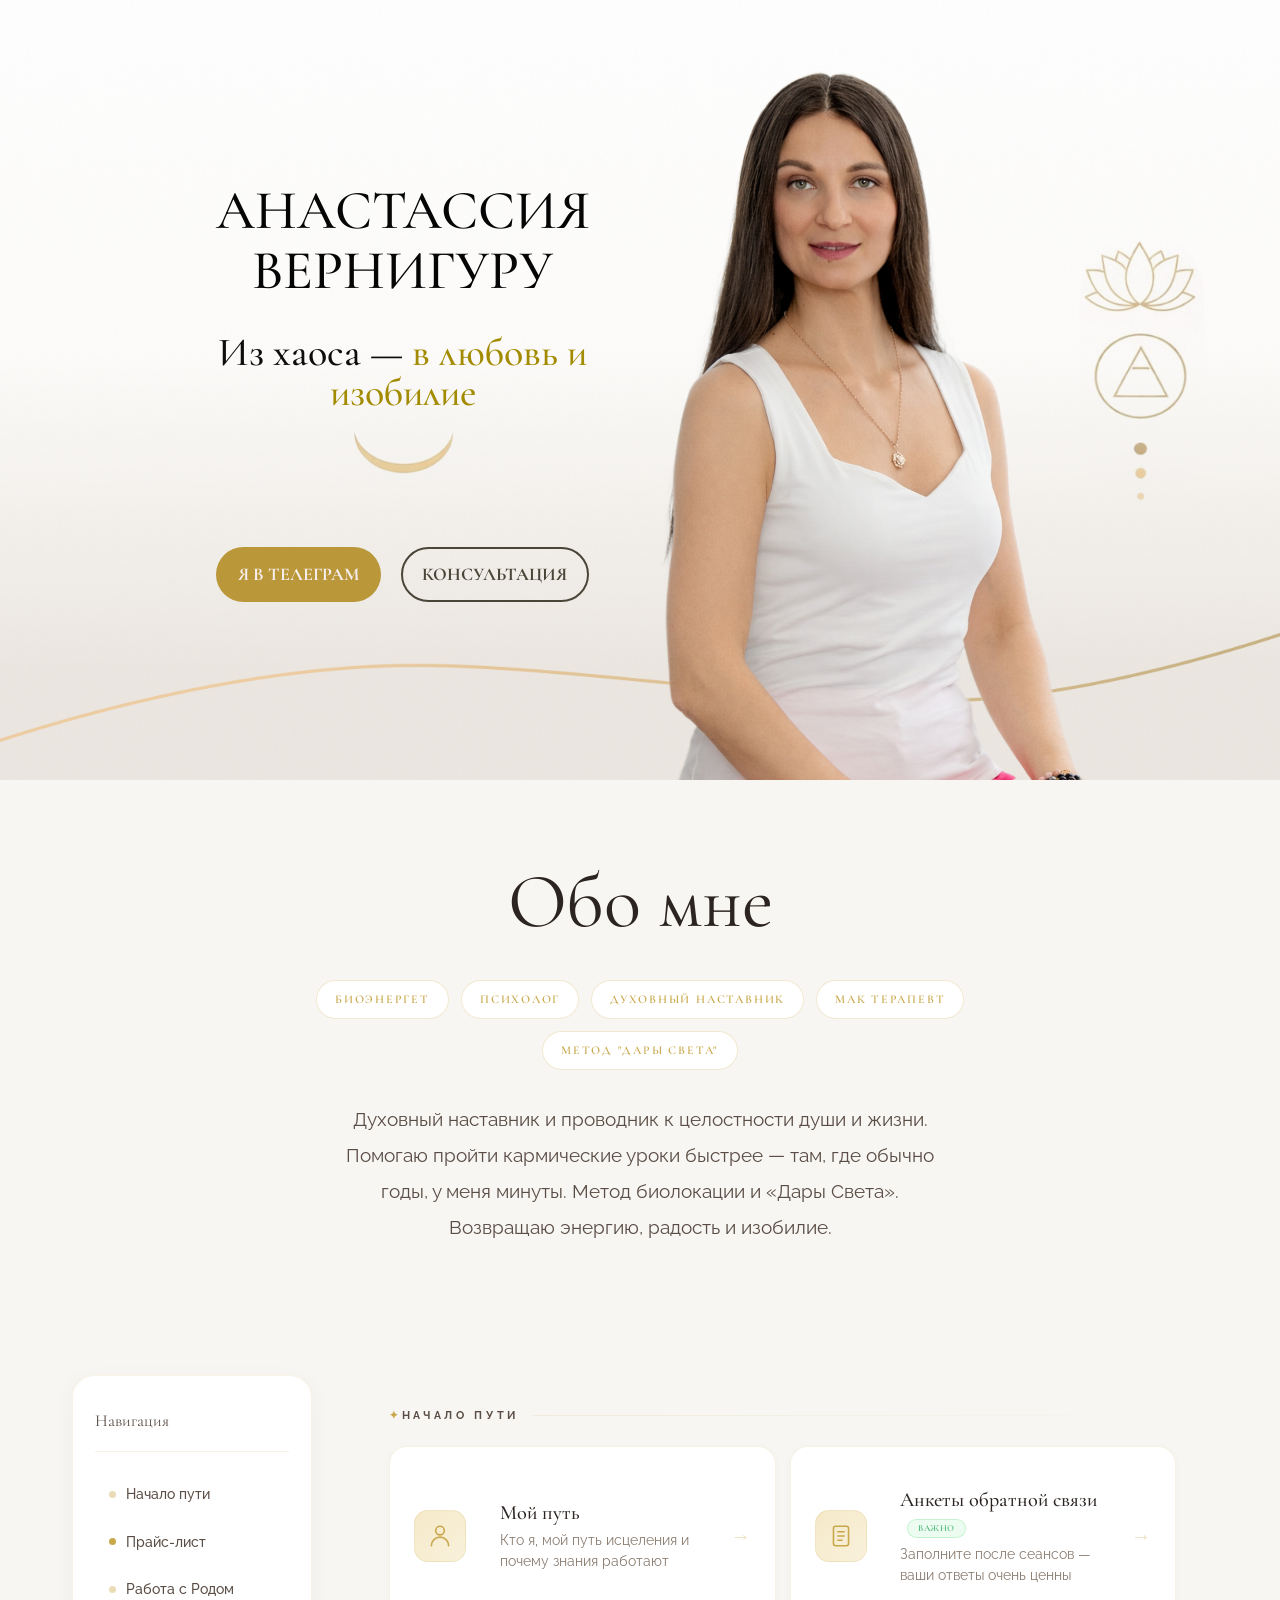
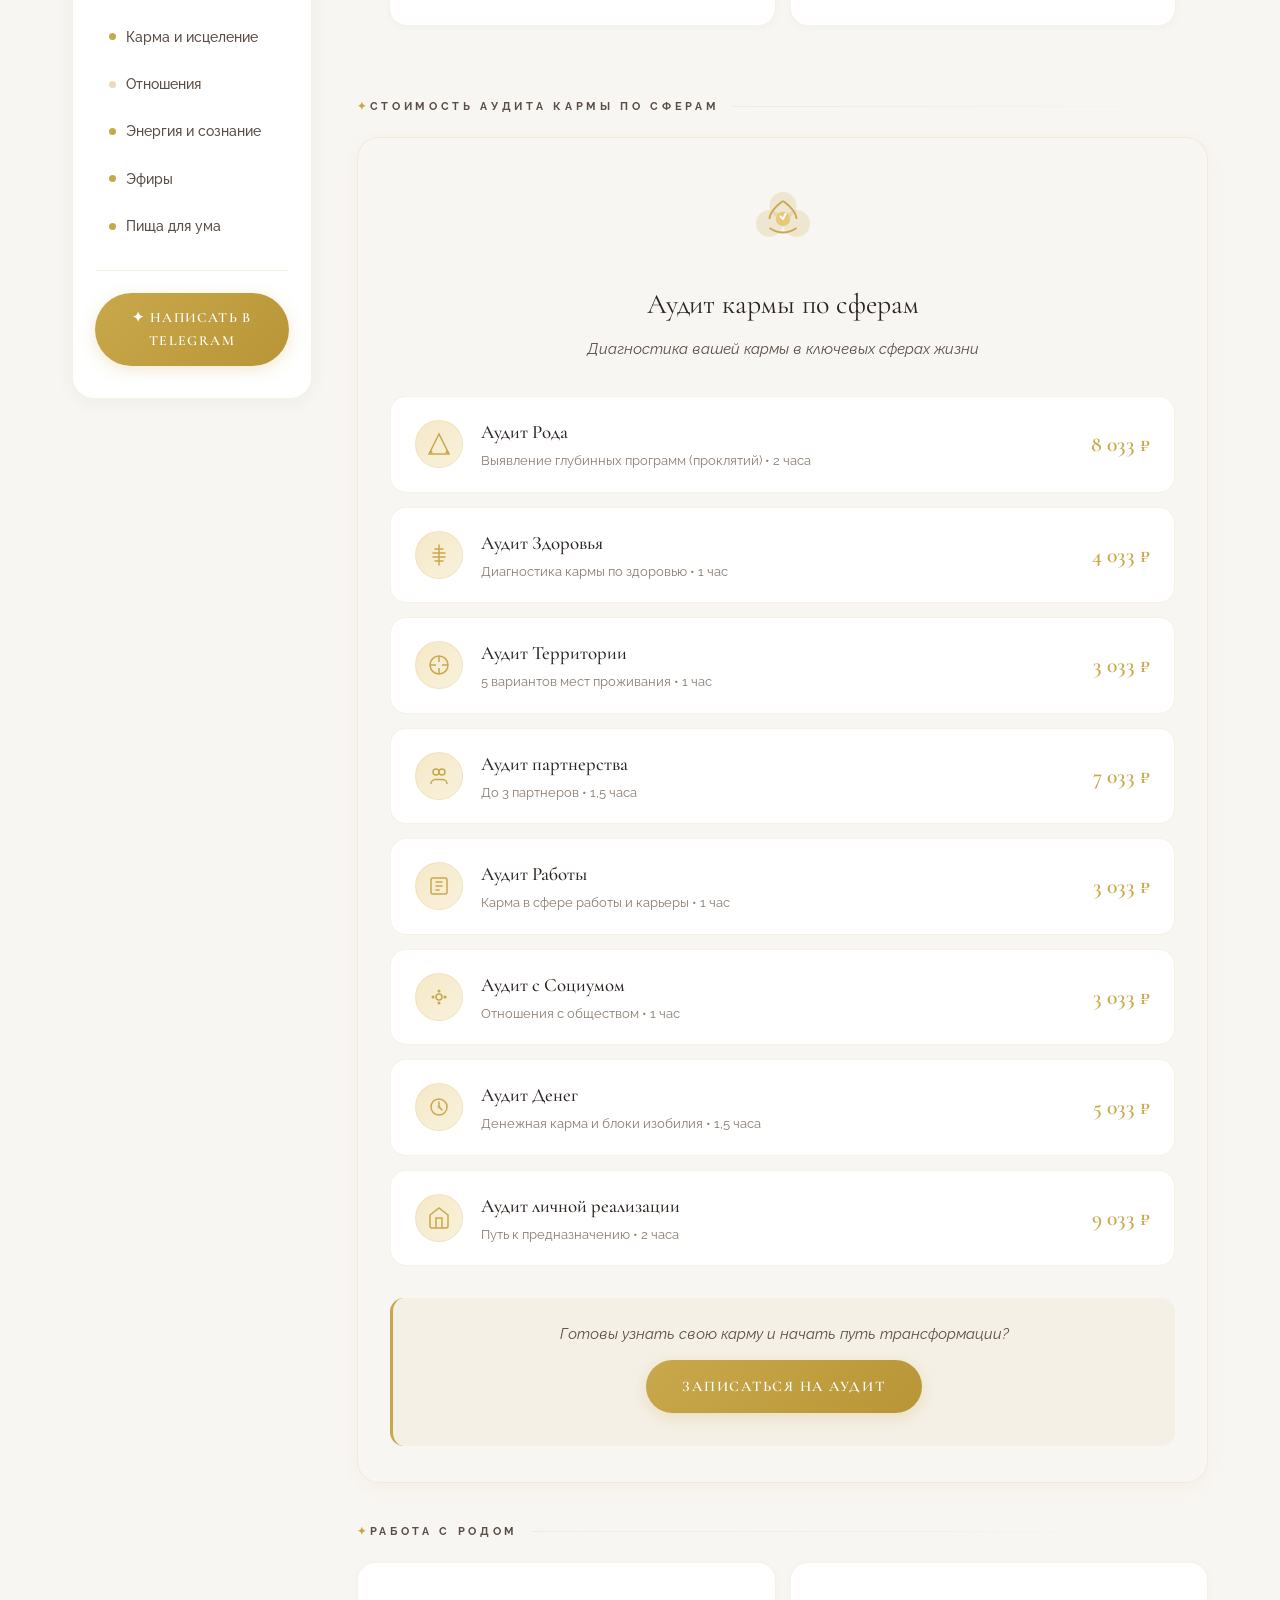
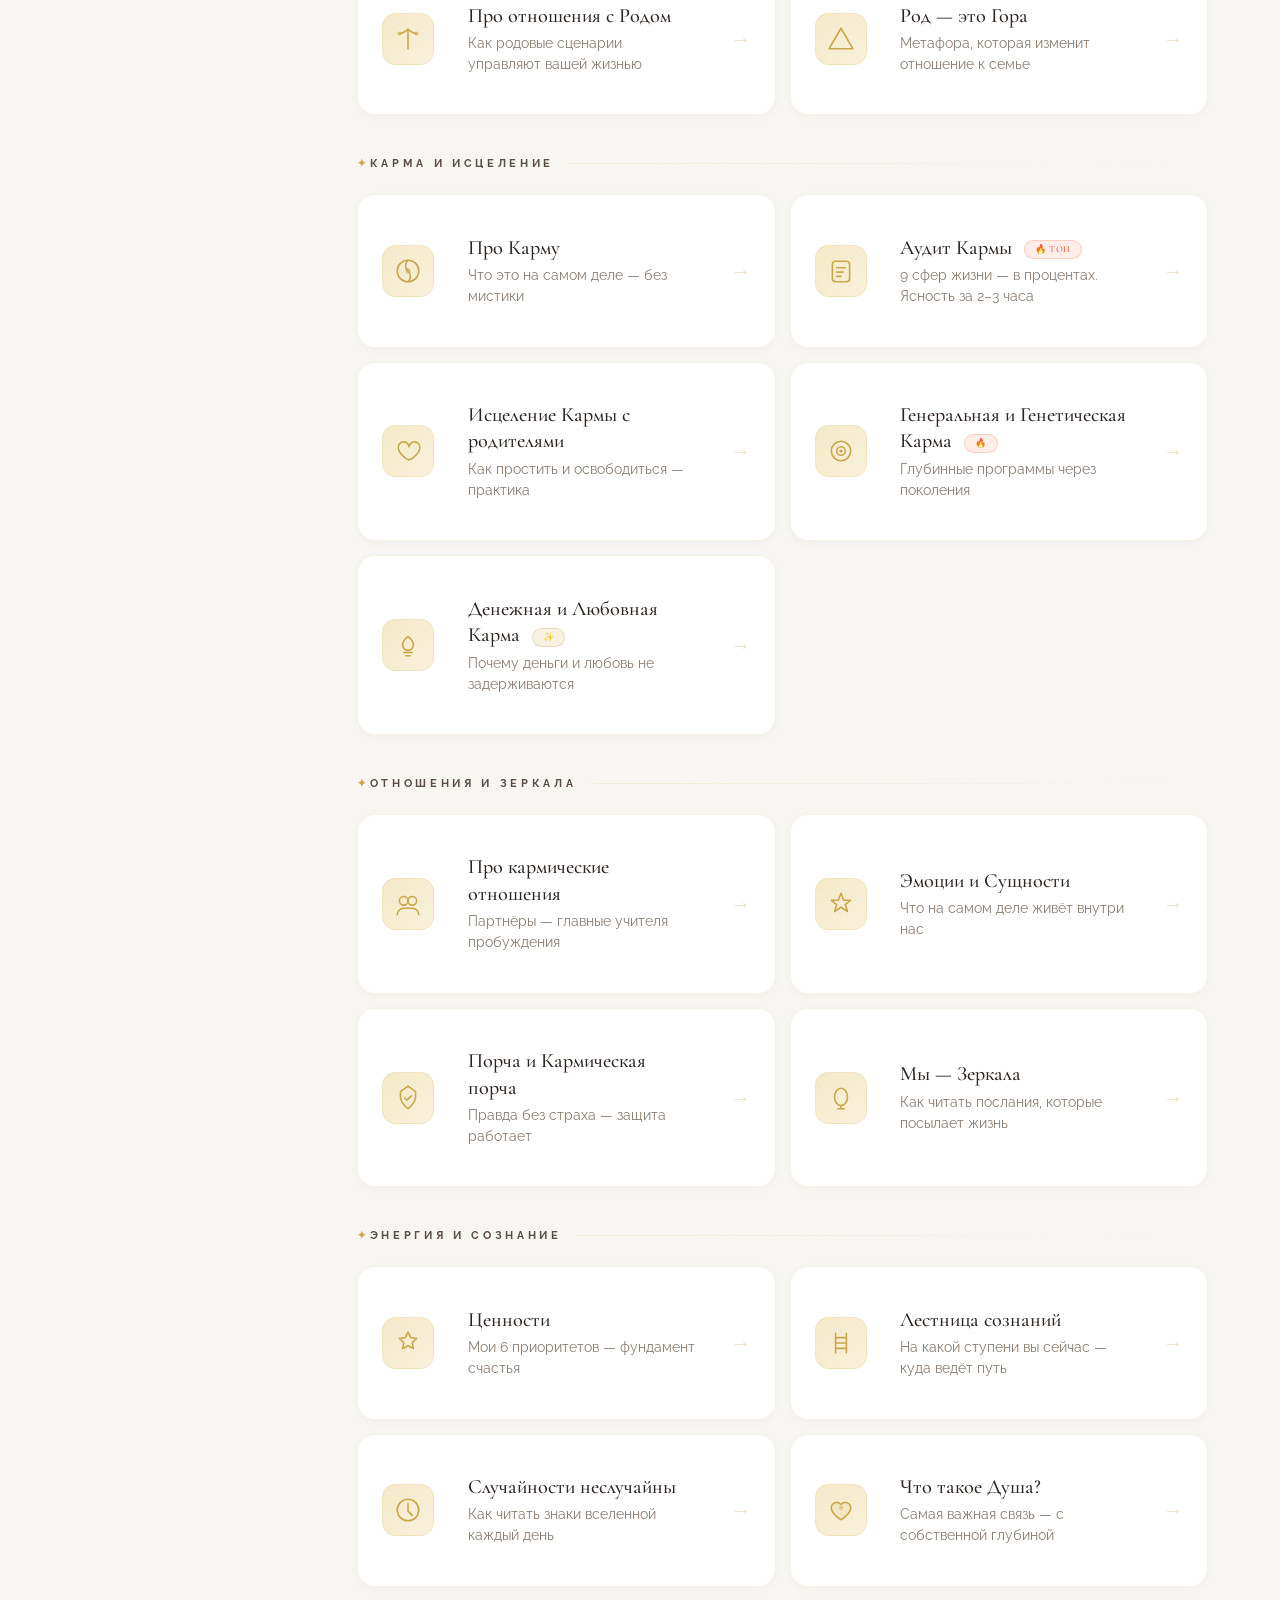
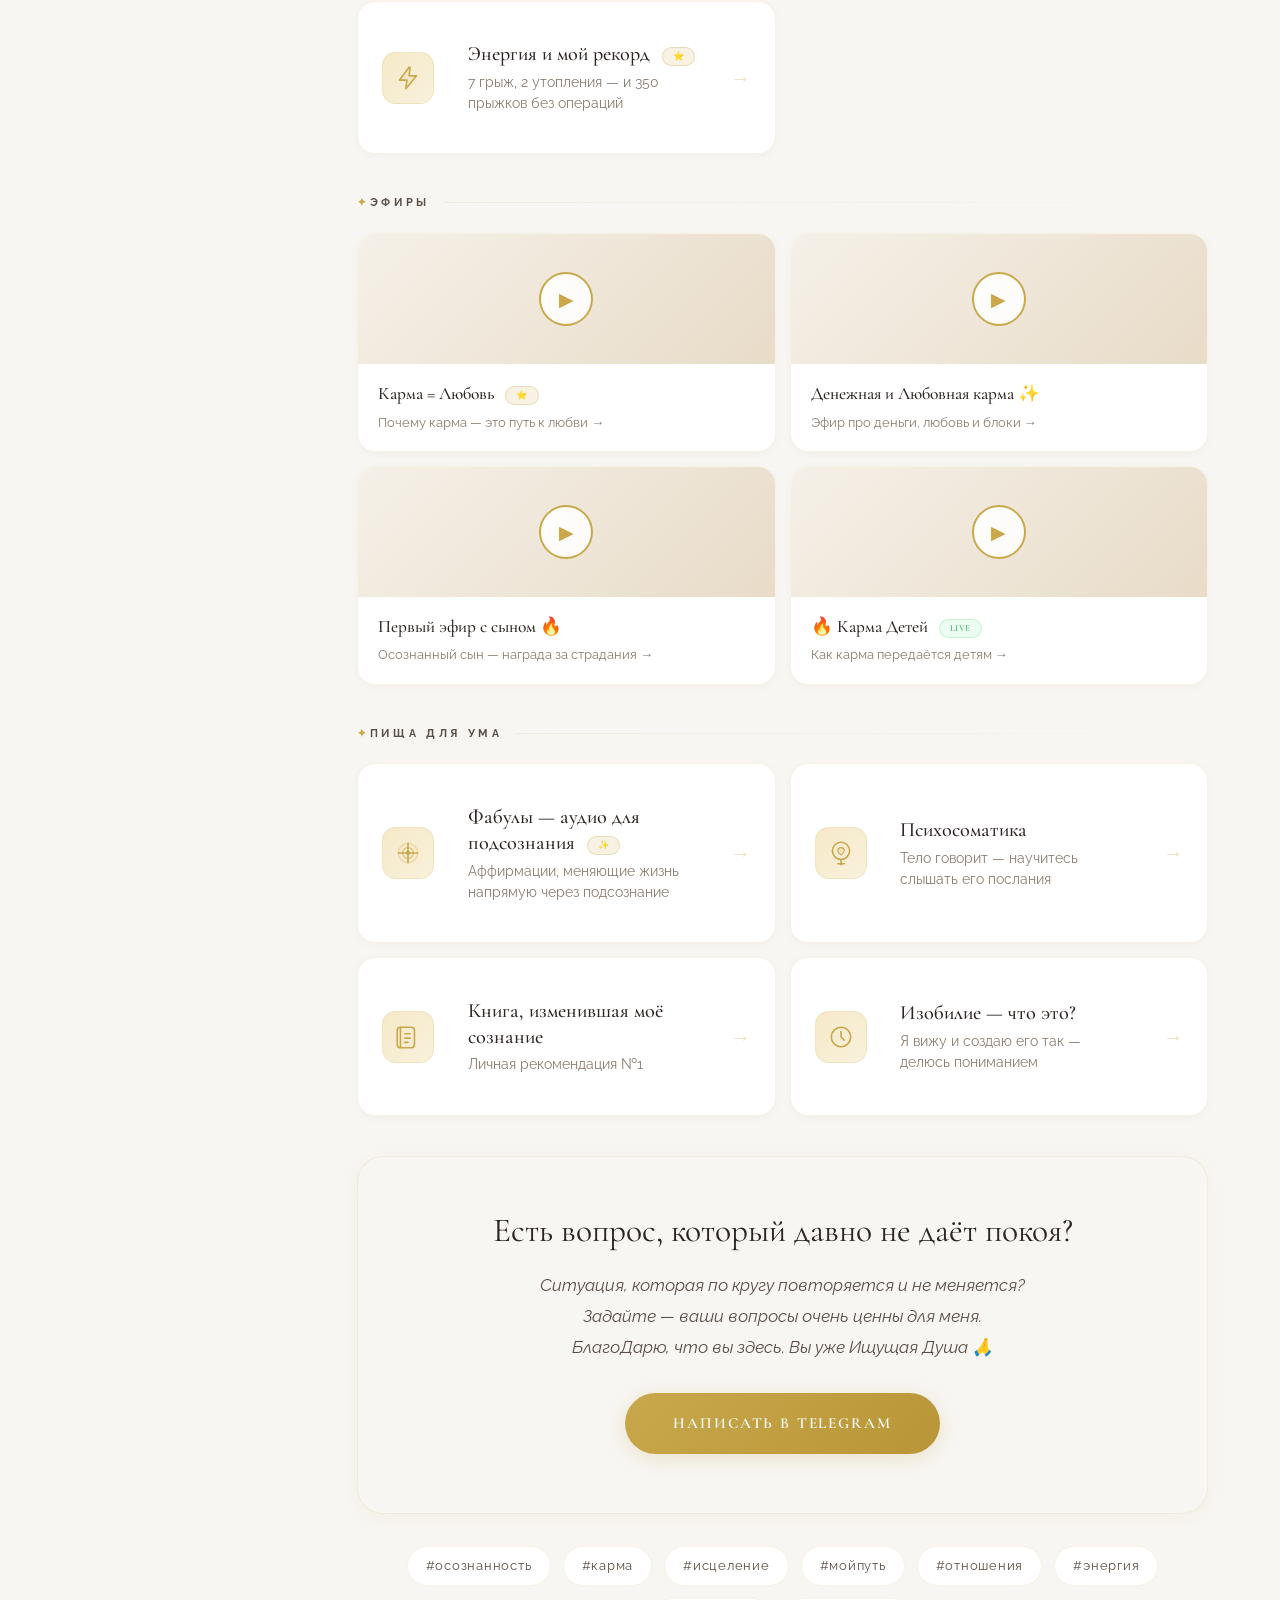
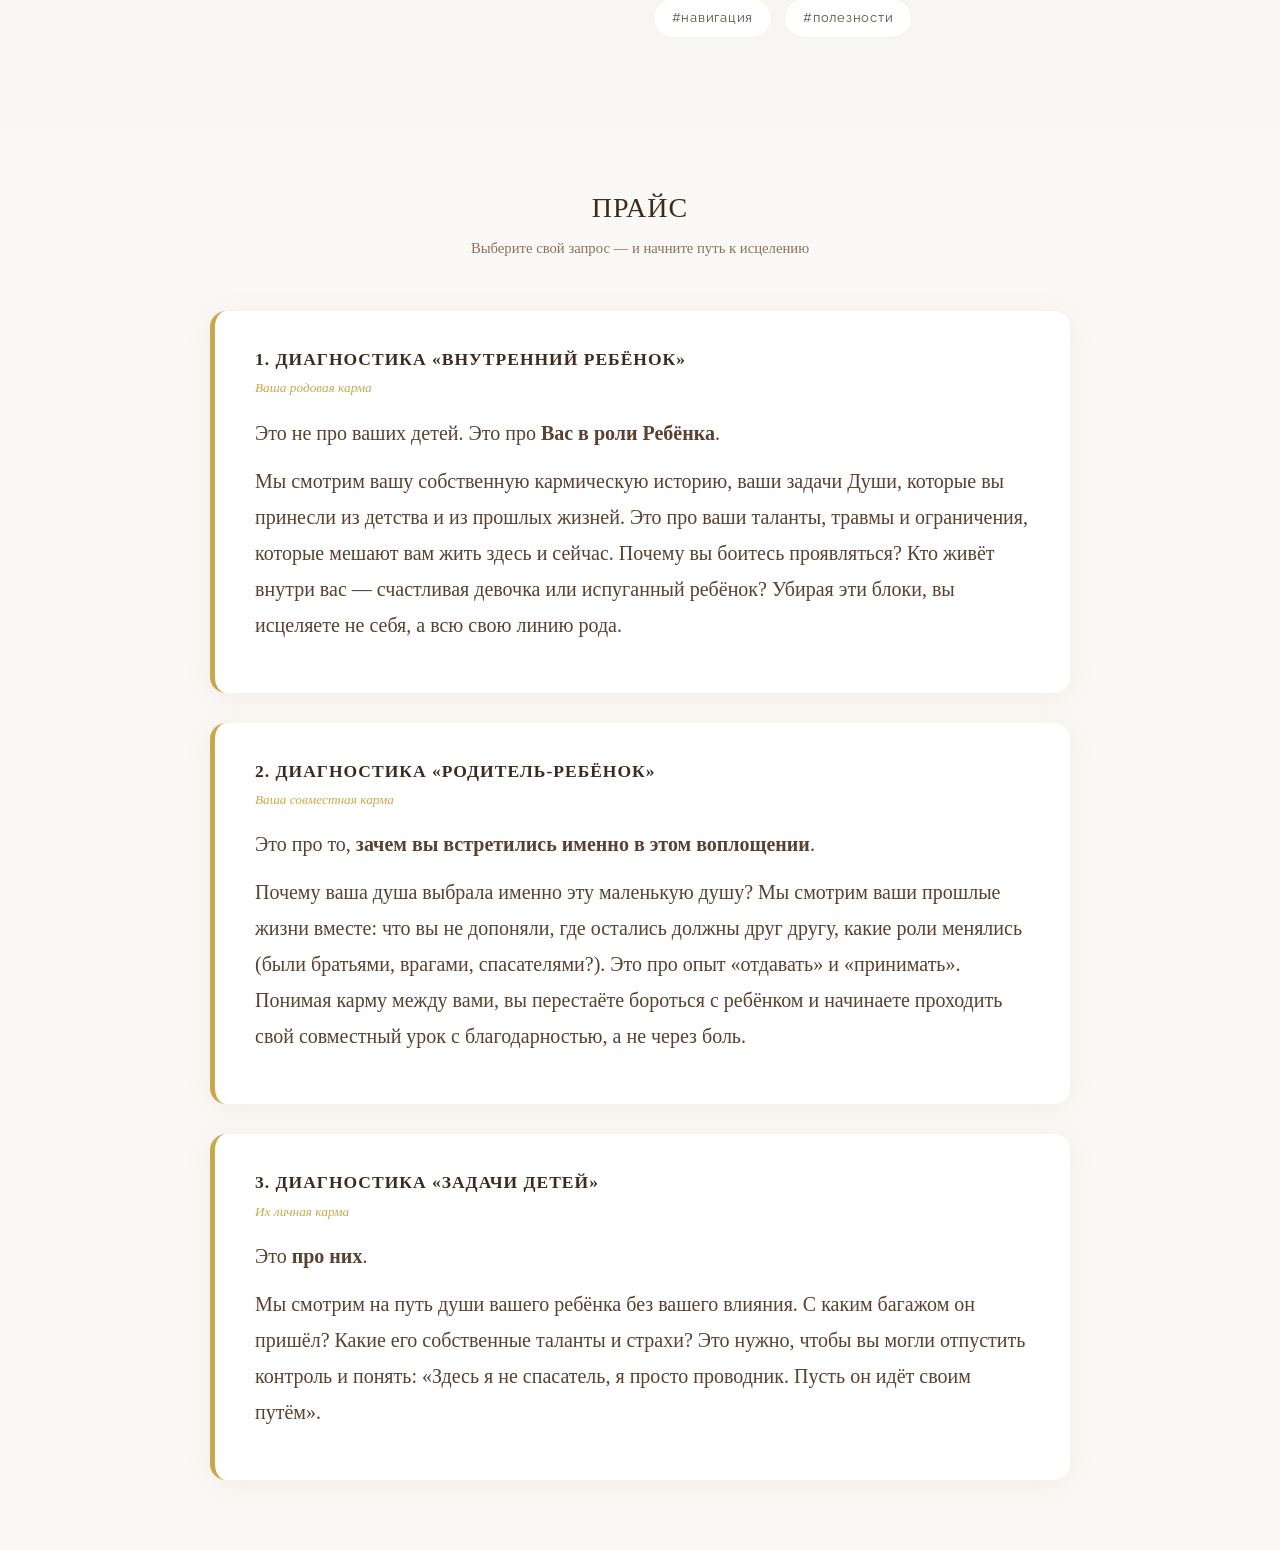
==== commit c3a25c2e: "Исправлен фон первого экрана" ====
--- a/index.html
+++ b/index.html
@@ -137,7 +137,7 @@
 </head>
 <body class="landing-page-transition" data-landing-id="557">
 <main class="w-100 landing-public-mode" id="landing-main-content" tabindex="-1" data-testid="pub-main">
-<div id="b14415" class="block-wrapper block-19-5-cover-with-img-text-and-buttons"><section class="landing-block g-pt-60 g-pb-0 g-bg-image l-d-xs-none" style="--bg: ;--bg-url: url('images/group_57_1x.png');--bg-url-2x: url('images/group_57_1x.png');--bg-overlay: hsla(0, 0%, 0%, 0);--bg-size: cover;--bg-attachment: scroll;background-image: ;">
+<div id="b14415" class="block-wrapper block-19-5-cover-with-img-text-and-buttons"><section class="landing-block g-pt-60 g-pb-0 g-bg-image l-d-xs-none" style="--bg: ;--bg-url: url('../images/group_57_1x.png');--bg-url-2x: url('../images/group_57_1x.png');--bg-overlay: hsla(0, 0%, 0%, 0);--bg-size: cover;--bg-attachment: scroll;background-image: ;">
 	<div class="container">
 		<div class="row">
 			<div class="col-md-6 col-lg-5 offset-lg-1 d-flex text-center text-md-left align-items-center justify-content-center">
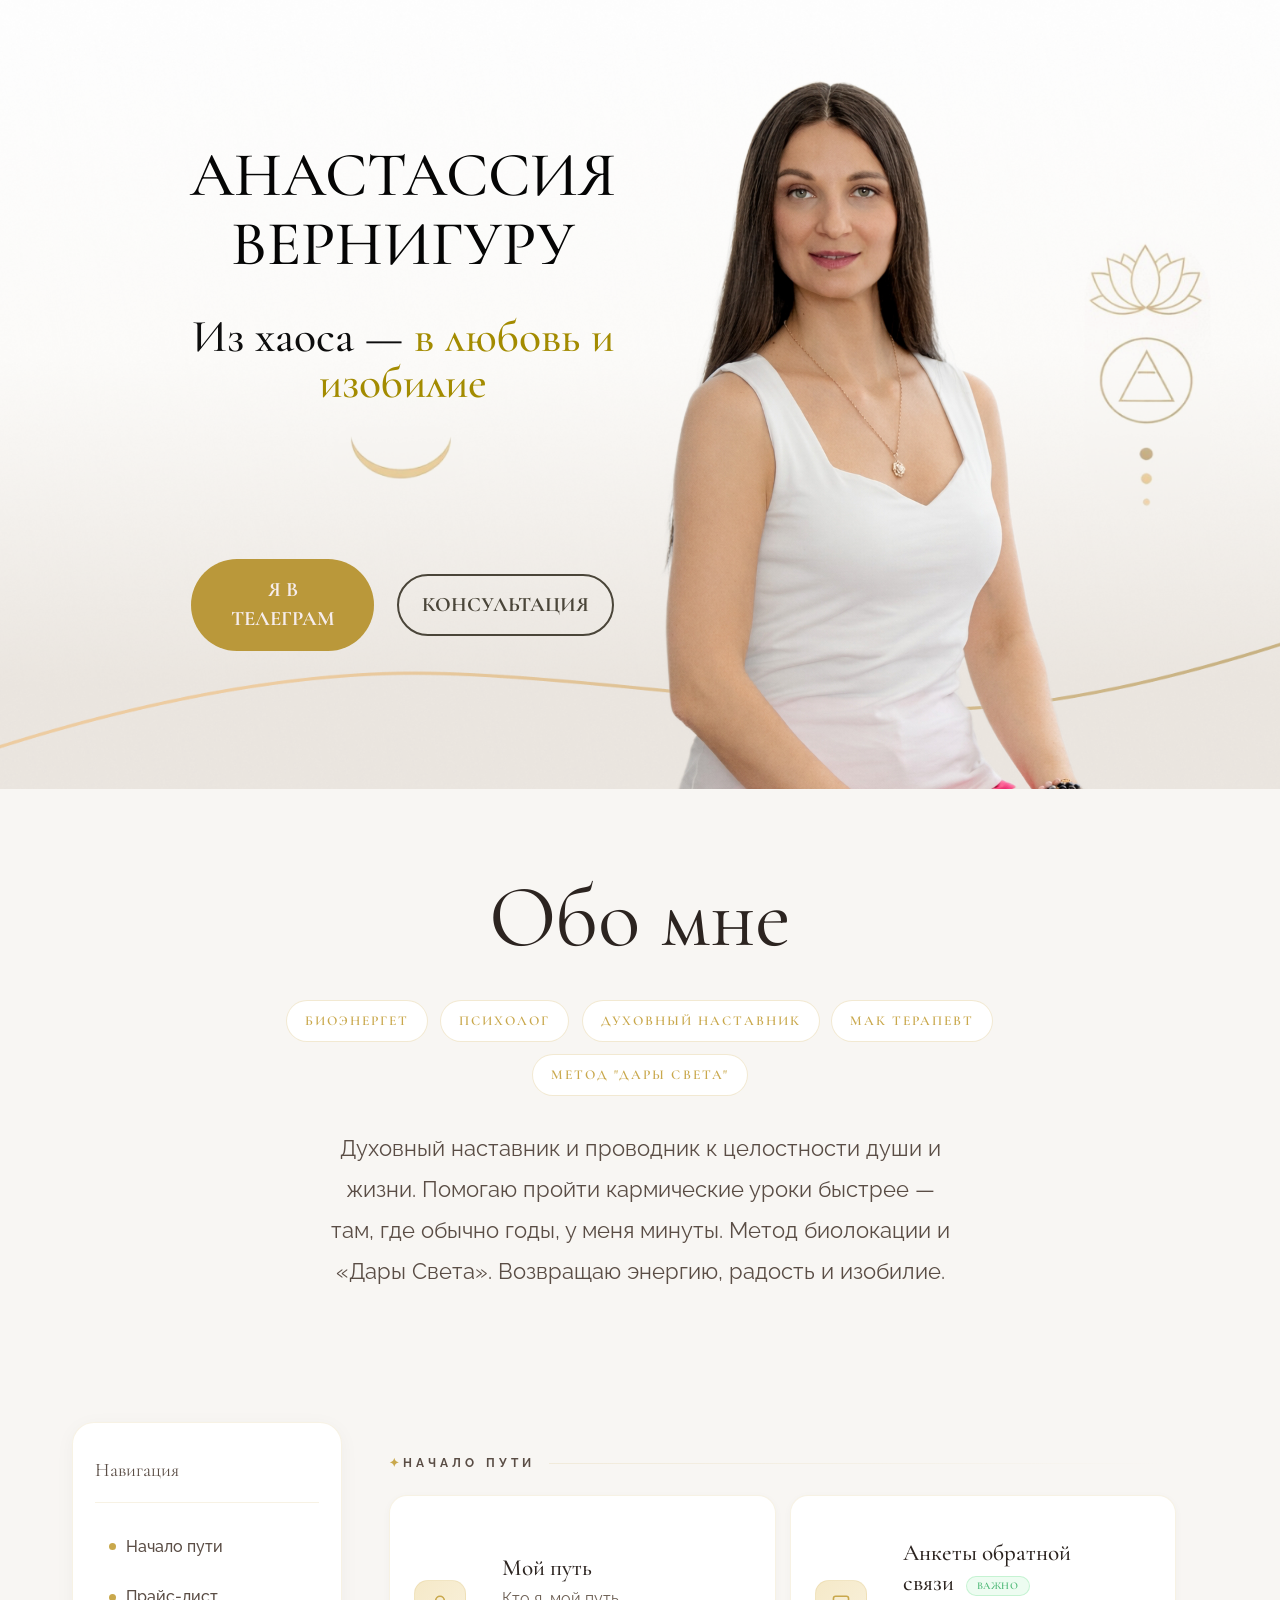
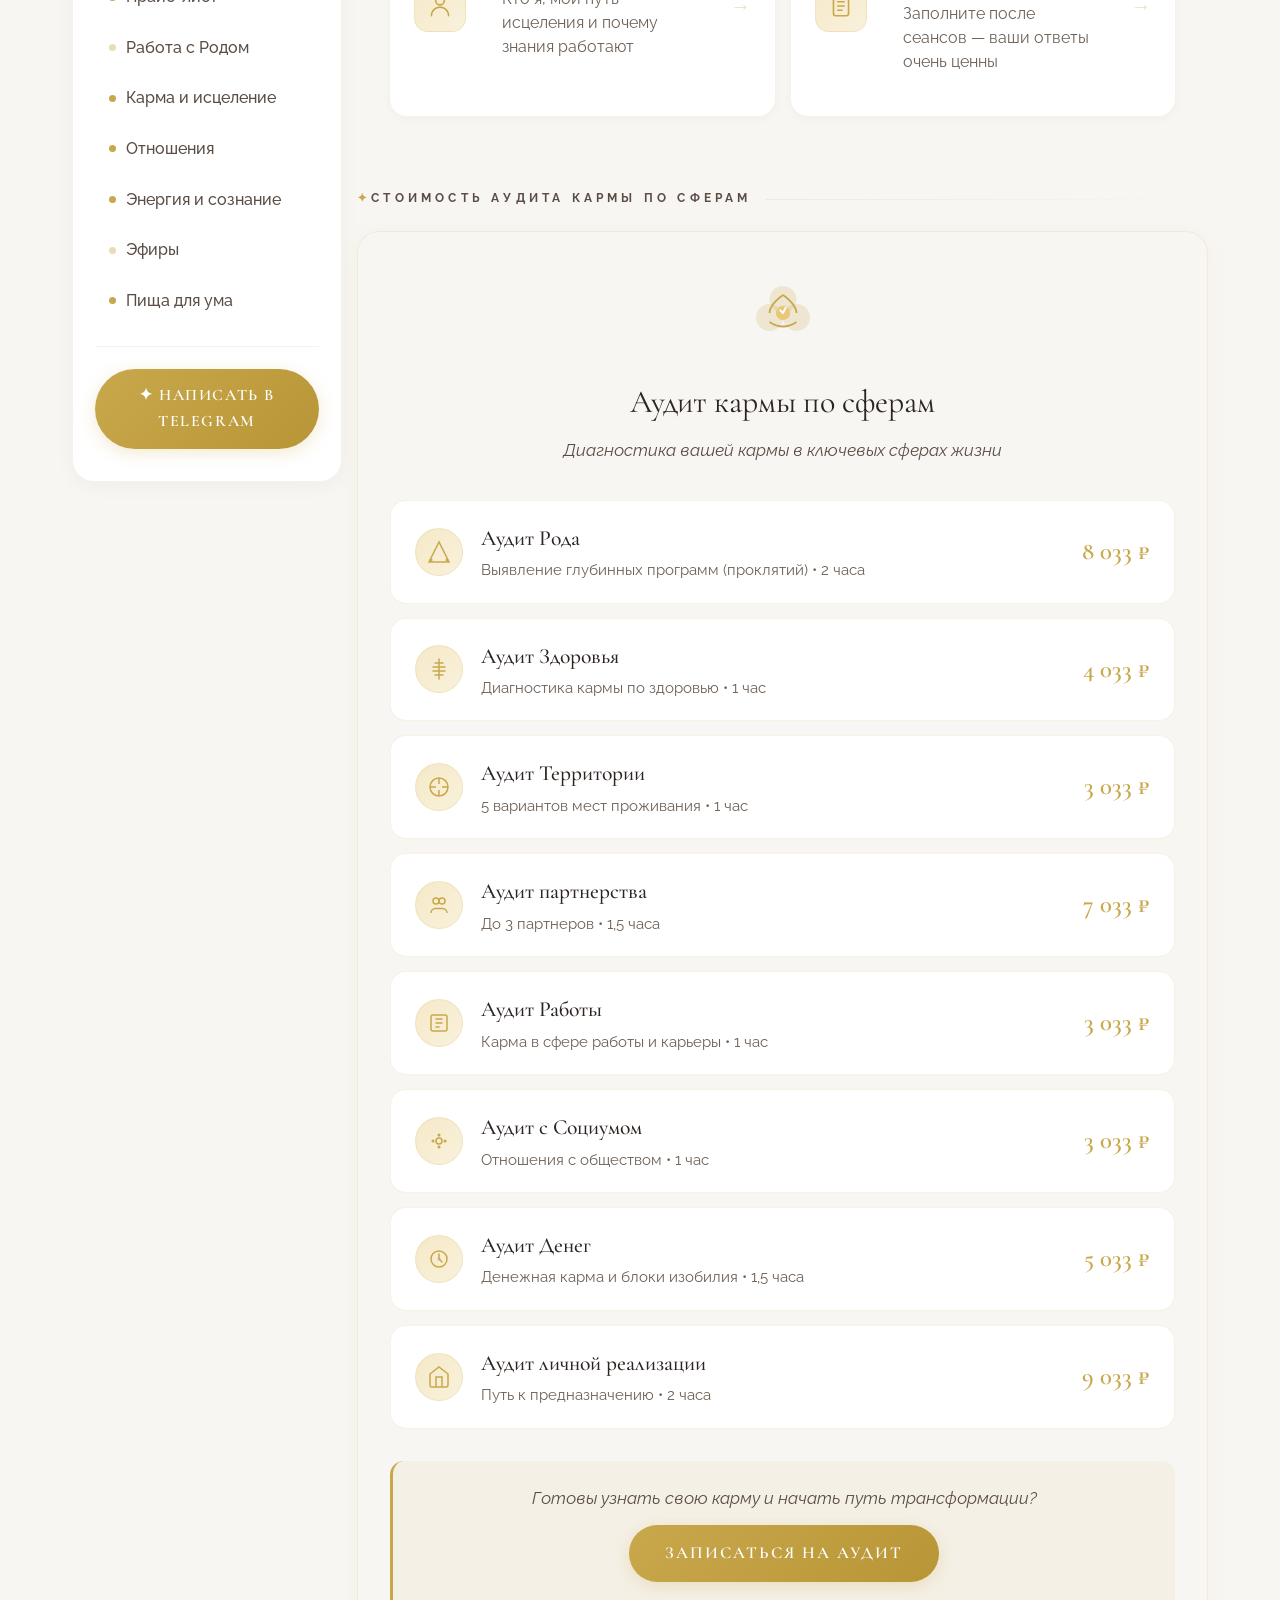
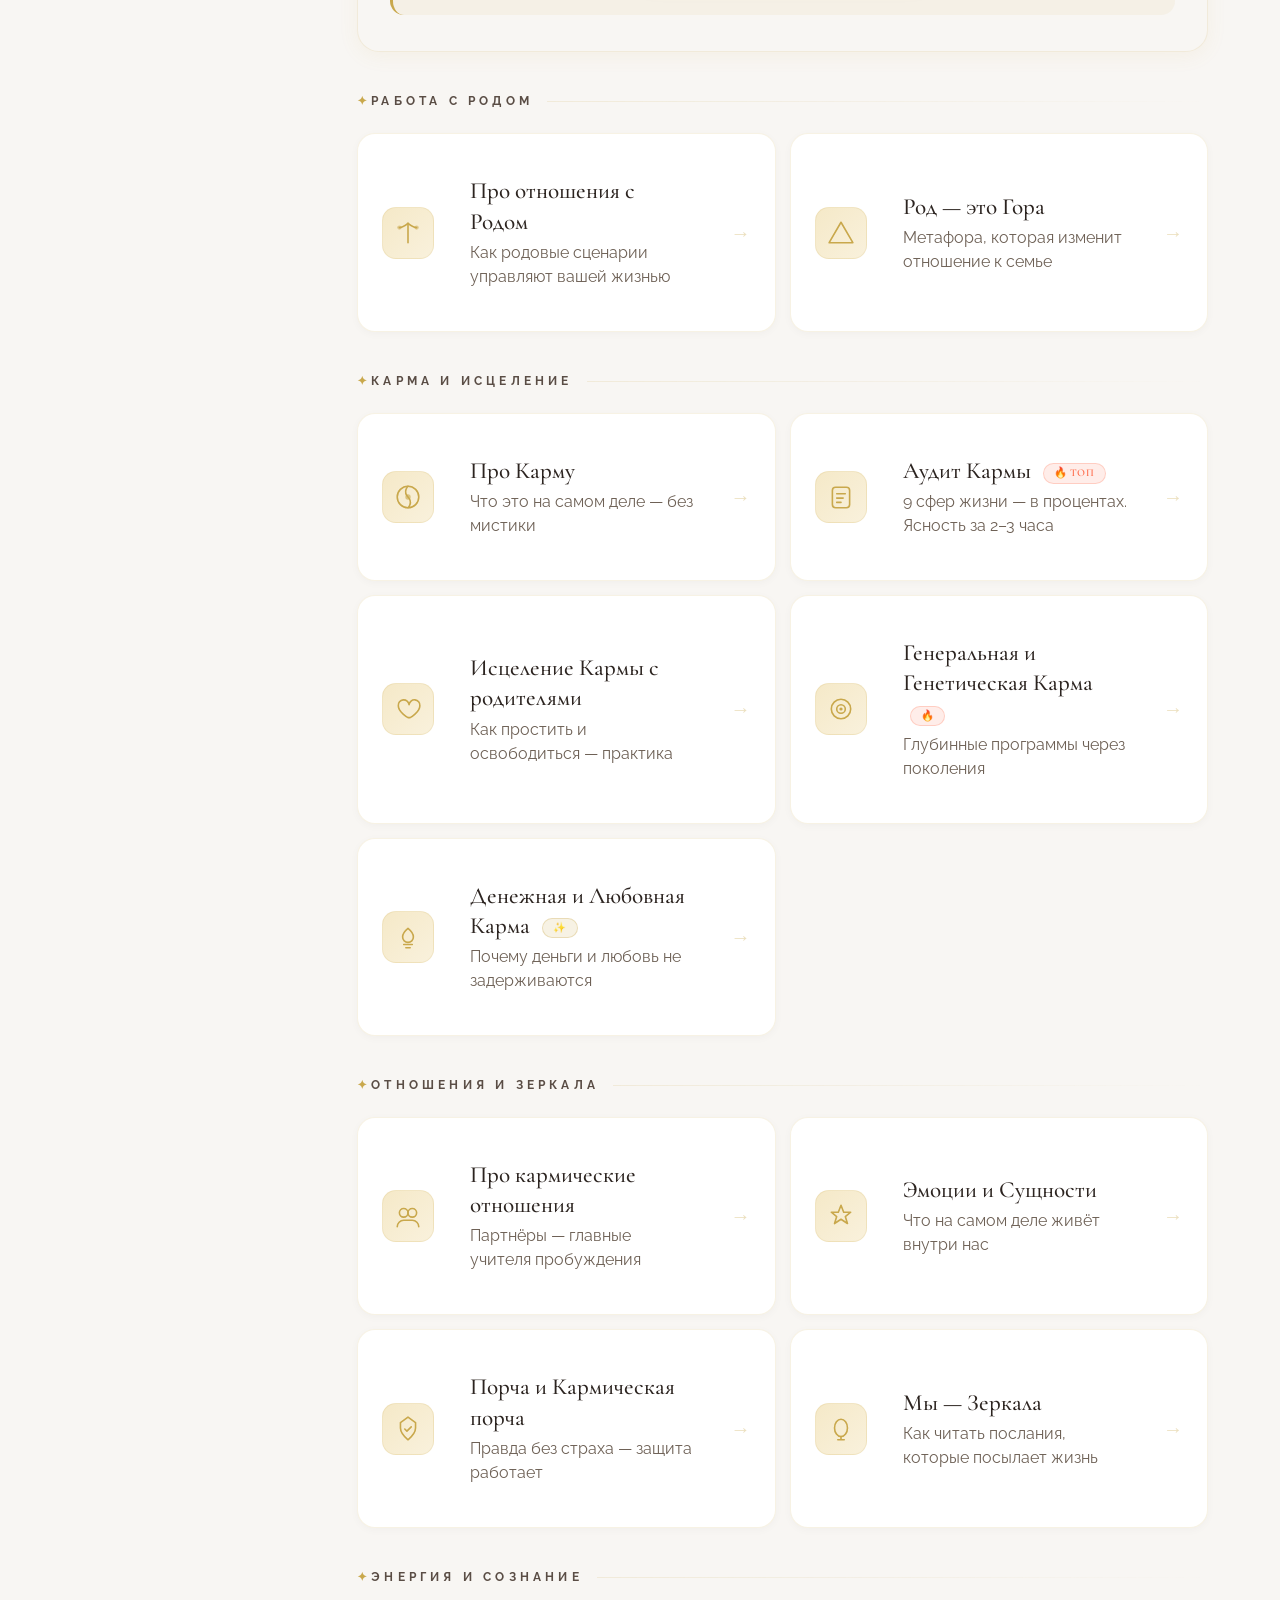
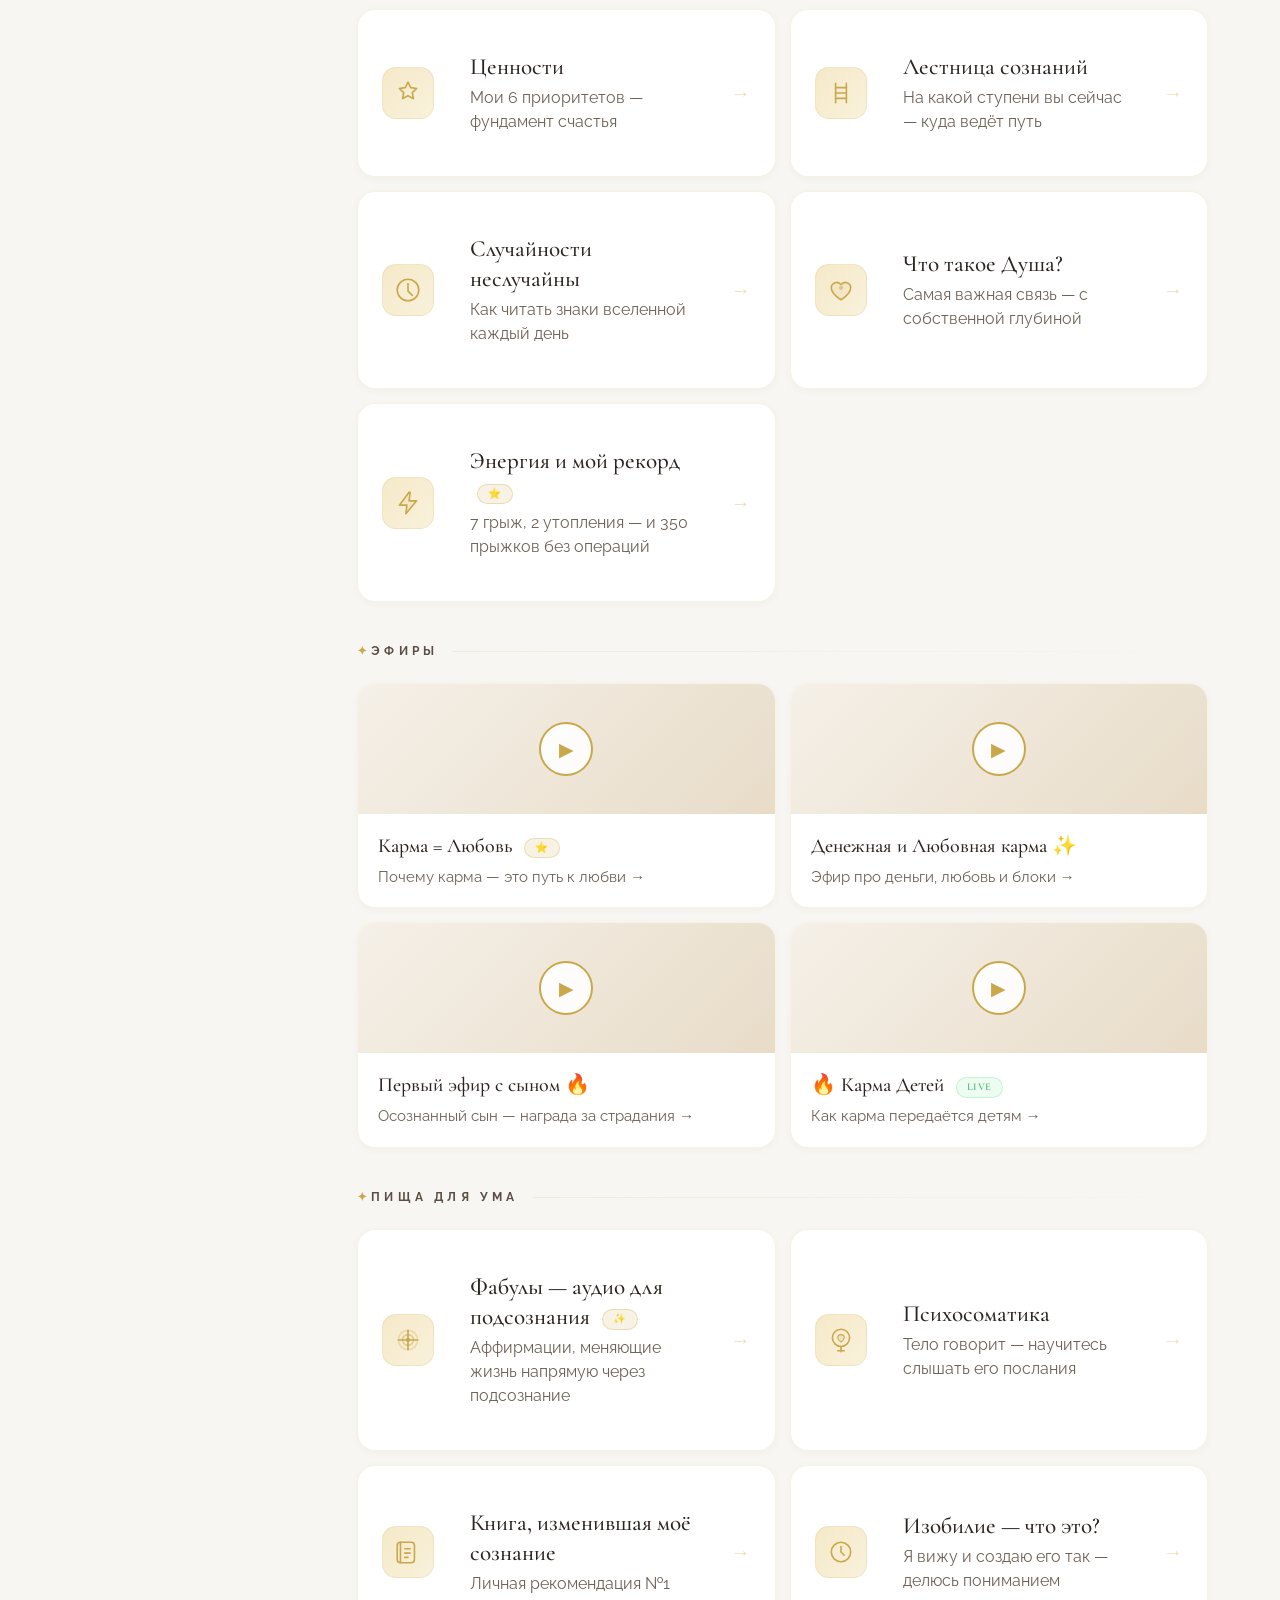
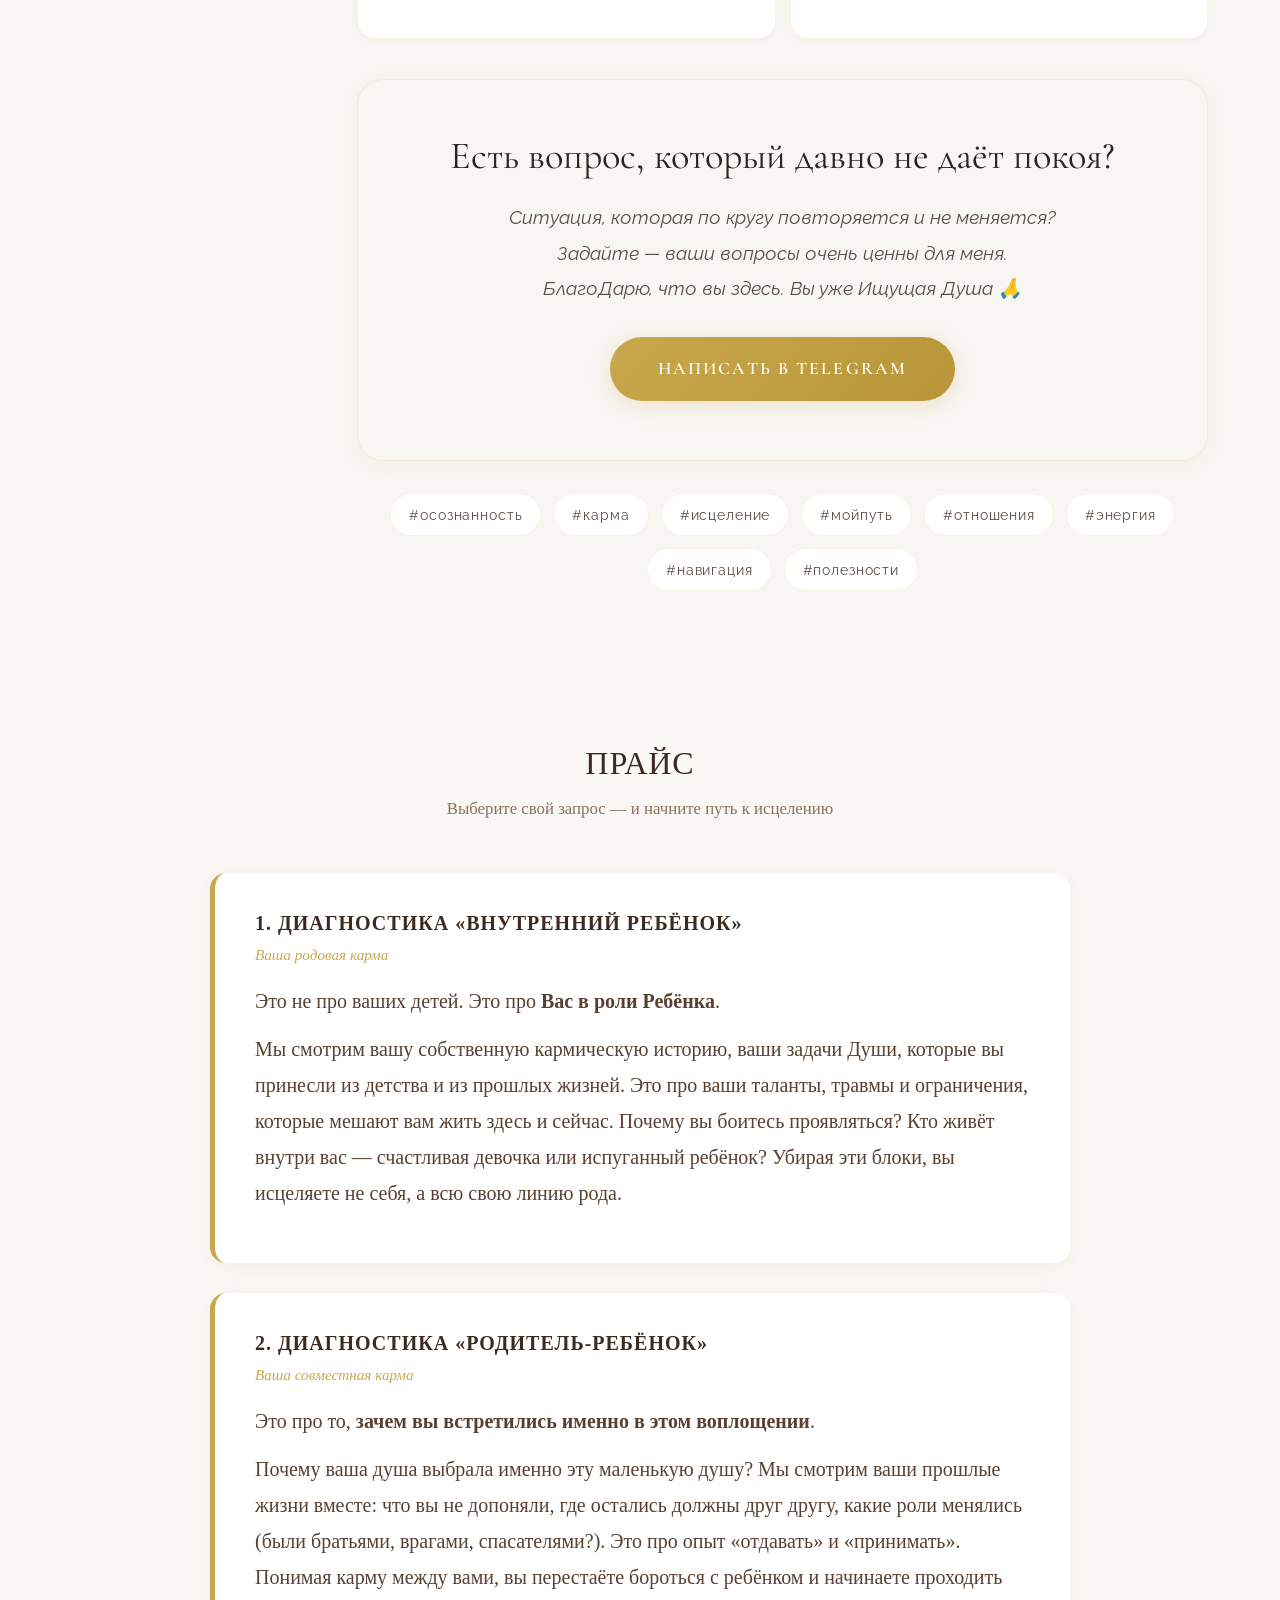
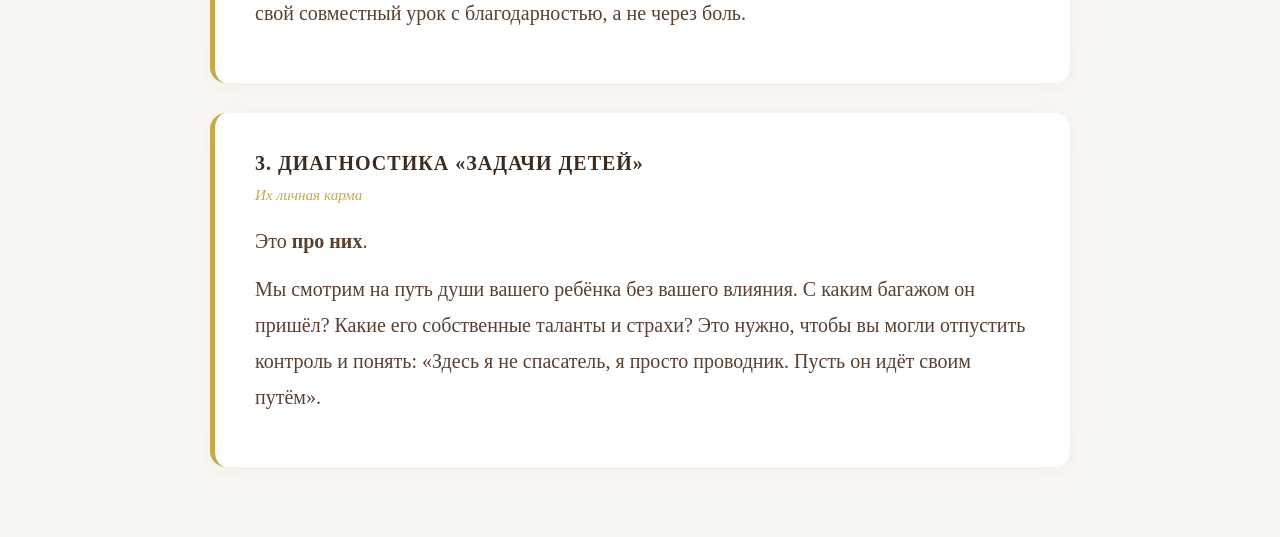
==== commit 1250a5e9: "Крупнее текст и лучше читаемость" ====
--- a/index.html
+++ b/index.html
@@ -134,6 +134,7 @@
 <style>.slick-slide:focus{outline:0 none}[data-lazy]{opacity:0;-webkit-transition-property:opacity;-o-transition-property:opacity;transition-property:opacity;-webkit-transition-duration:.4s;-o-transition-duration:.4s;transition-duration:.4s;-webkit-transition-timing-function:ease-in;-o-transition-timing-function:ease-in;transition-timing-function:ease-in}.js-carousel .js-next,.js-carousel .js-prev{opacity:0}.js-carousel.slick-initialized .js-next,.js-carousel.slick-initialized .js-prev{opacity:1}.js-slide:first-child{height:auto}.slick-vertical .slick-slide{border:0}.slick-active .g-brd-primary--before--active::before{border-color:var(--primary) !important}.slick-active .g-brd-primary--active{border-color:var(--primary) !important}.js-pagination .g-brd-primary--before--hover:hover::before{border-color:var(--primary) !important}.slick-active .g-brd-3--before--active::before{border-width:3px !important}.g-parent.slick-current .u-shadow-v24--active{-webkit-box-shadow:0 15px 20px 0 rgba(0,0,0,0.06);box-shadow:0 15px 20px 0 rgba(0,0,0,0.06)}.slick-active .u-dot-line-v2__inner::before,.slick-active .u-dot-line-v2-2__inner::before{width:100%;height:100%}.u-carousel-v5 .slick-list{height:100%}.u-carousel-v5 .slick-track{display:-webkit-box;display:-ms-flexbox;display:flex;height:100%}.u-carousel-v5 .slick-track .slick-slide{display:-webkit-box;display:-ms-flexbox;display:flex;height:auto}.u-arrow-v1.slick-disabled{display:none !important}.js-pagination .slick-current:only-child,.js-pagination .slick-active:only-child{display:none}.slick-track{display:-webkit-box !important;display:-ms-flexbox !important;display:flex !important}.slick-vertical .slick-track{-webkit-box-orient:vertical;-webkit-box-direction:normal;-ms-flex-direction:column;flex-direction:column}[class*=u-carousel-indicators]{display:block;position:absolute;padding-left:0;margin-bottom:0}[class*=u-carousel-indicators] li{list-style:none}[class*=u-carousel-indicators] span{display:block;cursor:pointer}.u-carousel-indicators-v1,.u-carousel-indicators-v1--white-inverse,.u-carousel-indicators-v1--white{display:-webkit-box !important;display:-ms-flexbox !important;display:flex !important;width:100%;-ms-flex-wrap:wrap;flex-wrap:wrap;padding:0 15px;-webkit-box-pack:center;-ms-flex-pack:center;justify-content:center}.u-carousel-indicators-v1 li,.u-carousel-indicators-v1--white-inverse li,.u-carousel-indicators-v1--white li{margin:0 5px 5px}.u-carousel-indicators-v1 span,.u-carousel-indicators-v1--white-inverse span,.u-carousel-indicators-v1--white span{width:10px;height:10px;border-radius:50%;background-color:#ccc;opacity:.7}.u-carousel-indicators-v1 li.slick-active span{background-color:var(--primary);opacity:1;border:.5px solid rgba(204,204,204,0.5)}.u-carousel-indicators-v1 li span{opacity:.5}.u-carousel-indicators-v1--white li.slick-active span{background-color:#fff;opacity:.1;border:.5px solid #ccc}.u-carousel-indicators-v1--white li span{opacity:.5}.u-carousel-indicators-v1--white-inverse li.slick-active span{background-color:#fff;opacity:.3;border:.5px solid #ccc}.u-carousel-indicators-v1--white-inverse li span{opacity:.9}.u-carousel-indicators-v7{position:absolute;left:0;top:50%;bottom:auto;display:block;width:7px;-webkit-transform:translateY(-50%);-ms-transform:translateY(-50%);transform:translateY(-50%)}.u-carousel-indicators-v7 span{width:10px;height:10px;border-radius:50%;background-color:#fff;opacity:.3}.u-carousel-indicators-v7 li{display:block;margin:15px 0;float:none}.u-carousel-indicators-v7 li.slick-active span{opacity:1}</style>
 <style>.main-ui-loader{position:absolute;display:inline-block;width:110px;height:110px;top:50%;left:50%;-webkit-transform:translate3d(-50%,-50%,0);-ms-transform:translate3d(-50%,-50%,0);transform:translate3d(-50%,-50%,0);will-change:transform}.main-ui-loader.main-ui-loader-inline{position:relative;top:auto;left:auto;-webkit-transform:none;-ms-transform:none;transform:none}.main-ui-loader.main-ui-loader-custom{position:absolute;top:0;left:0;-webkit-transform:none;-ms-transform:none;transform:none}.main-ui-loader.main-ui-show{-webkit-animation:showMainLoader 200ms ease both;animation:showMainLoader 200ms ease both}.main-ui-loader.main-ui-hide{-webkit-animation:hideMainLoader 200ms ease both;animation:hideMainLoader 200ms ease both}.main-ui-loader .main-ui-loader-svg{-webkit-animation:rotateMainLoader 2s linear infinite;animation:rotateMainLoader 2s linear infinite;-webkit-transform-origin:center center;-ms-transform-origin:center center;transform-origin:center center}.main-ui-loader-svg-circle{stroke:#bfc3c8;stroke-width:1.5;stroke-dasharray:20,200;stroke-dashoffset:0;-webkit-animation:animateMainLoaderDash 1.5s ease-in-out infinite;animation:animateMainLoaderDash 1.5s ease-in-out infinite;stroke-linecap:round}@keyframes showMainLoader{0%{opacity:0}100%{opacity:1}}@-webkit-keyframes showMainLoader{0%{opacity:0}100%{opacity:1}}@keyframes hideMainLoader{0%{opacity:1}100%{opacity:0}}@-webkit-keyframes hideMainLoader{0%{opacity:1}100%{opacity:0}}@-webkit-keyframes rotateMainLoader{100%{-webkit-transform:rotate(360deg);transform:rotate(360deg)}}@keyframes rotateMainLoader{100%{-webkit-transform:rotate(360deg);transform:rotate(360deg)}}@-webkit-keyframes animateMainLoaderDash{0%{stroke-dasharray:1,200;stroke-dashoffset:0}50%{stroke-dasharray:89,200;stroke-dashoffset:-35px}100%{stroke-dasharray:89,200;stroke-dashoffset:-124px}}@keyframes animateMainLoaderDash{0%{stroke-dasharray:1,200;stroke-dashoffset:0}50%{stroke-dasharray:89,200;stroke-dashoffset:-35px}100%{stroke-dasharray:89,200;stroke-dashoffset:-124px}}</style>
 <style>.bitrix-footer{display:flex;min-height:48px;align-items:center;justify-content:center;flex-wrap:wrap;flex-shrink:0;padding:16px 12px 20px;background:#242424}.bitrix-footer,.bitrix-footer *,.bitrix-footer :after,.bitrix-footer :before{box-sizing:border-box}.bitrix-footer-text{display:block;width:100%}.bitrix-footer-link{margin:0}.bitrix-footer-link,.bitrix-footer-terms,.bitrix-footer-text,a.bitrix-footer-link,a.bitrix-footer-link:visited{color:#919191;font:12px/14px var(--ui-font-family-secondary,var(--ui-font-family-open-sans));font-weight:var(--ui-font-weight-regular,400);text-align:center}a.bitrix-footer-link,a.bitrix-footer-link:visited{transition:all .18s ease;border-bottom:1px solid #919191;text-decoration:none}a.bitrix-footer-link:hover{color:#fff;border-bottom-color:#fff;text-decoration:none}.bitrix-footer-seo{margin-bottom:10px!important}.bitrix-footer-seo img{display:inline-block;width:auto;max-width:none;height:auto;margin:0 3px;vertical-align:middle}.bitrix-footer-terms{display:flex;align-items:center;justify-content:center;gap:5px}.bitrix-footer-hint,.bitrix-footer-link-report{margin:0}.bitrix-footer-hint.ui-hint{flex:0 0 auto;width:13px;height:13px;line-height:13px}.bitrix-footer-hint.ui-hint .ui-hint-icon{display:inline-flex;align-items:center;justify-content:center;--ui-icon-set__icon-size:13px;--ui-icon-set__icon-color:#fff;margin:0!important}</style>
+<link rel="stylesheet" href="css/custom.css">
 </head>
 <body class="landing-page-transition" data-landing-id="557">
 <main class="w-100 landing-public-mode" id="landing-main-content" tabindex="-1" data-testid="pub-main">
@@ -1089,7 +1090,7 @@
             <div class="card-sub">Кто я, мой путь исцеления и почему знания работают</div>
           </div><span class="card-arrow">→</span>
         </div>
-        <a href="https://anastasia.bitrix24site.ru/anketa_nav/" class="nav-card">
+        <a href="anketa_nav/" class="nav-card">
           <div class="card-icon"><svg width="28" height="28" viewBox="0 0 26 26" fill="none"><rect x="6" y="4" width="14" height="18" rx="2" stroke="#c9a84c" stroke-width="1.5"></rect><path d="M10 9h6M10 13h6M10 17h4" stroke="#c9a84c" stroke-width="1.5" stroke-linecap="round"></path></svg></div>
           <div class="card-body">
             <div class="card-title">Анкеты обратной связи <span class="badge b-new">Важно</span></div>
--- a/css/custom.css
+++ b/css/custom.css
@@ -0,0 +1,11 @@
+/* Улучшения читаемости (поверх оригинального дизайна) */
+/* Битрикс задавал базовый размер 14px, а дизайн рассчитан на rem от 16px */
+html{font-size:16px !important}
+/* Чуть темнее второстепенный текст — лучше контраст на кремовом фоне */
+html:root{--text-light:#6e6156}
+/* Мелкие подписи и метки */
+.section-header-line{font-size:.8rem}
+.badge{font-size:.7rem}
+.pill{font-size:.8rem}
+/* Боковая навигация чуть шире, чтобы пункты не переносились */
+@media (min-width:1024px){.sidebar{width:270px !important;flex:0 0 270px !important;min-width:270px}}
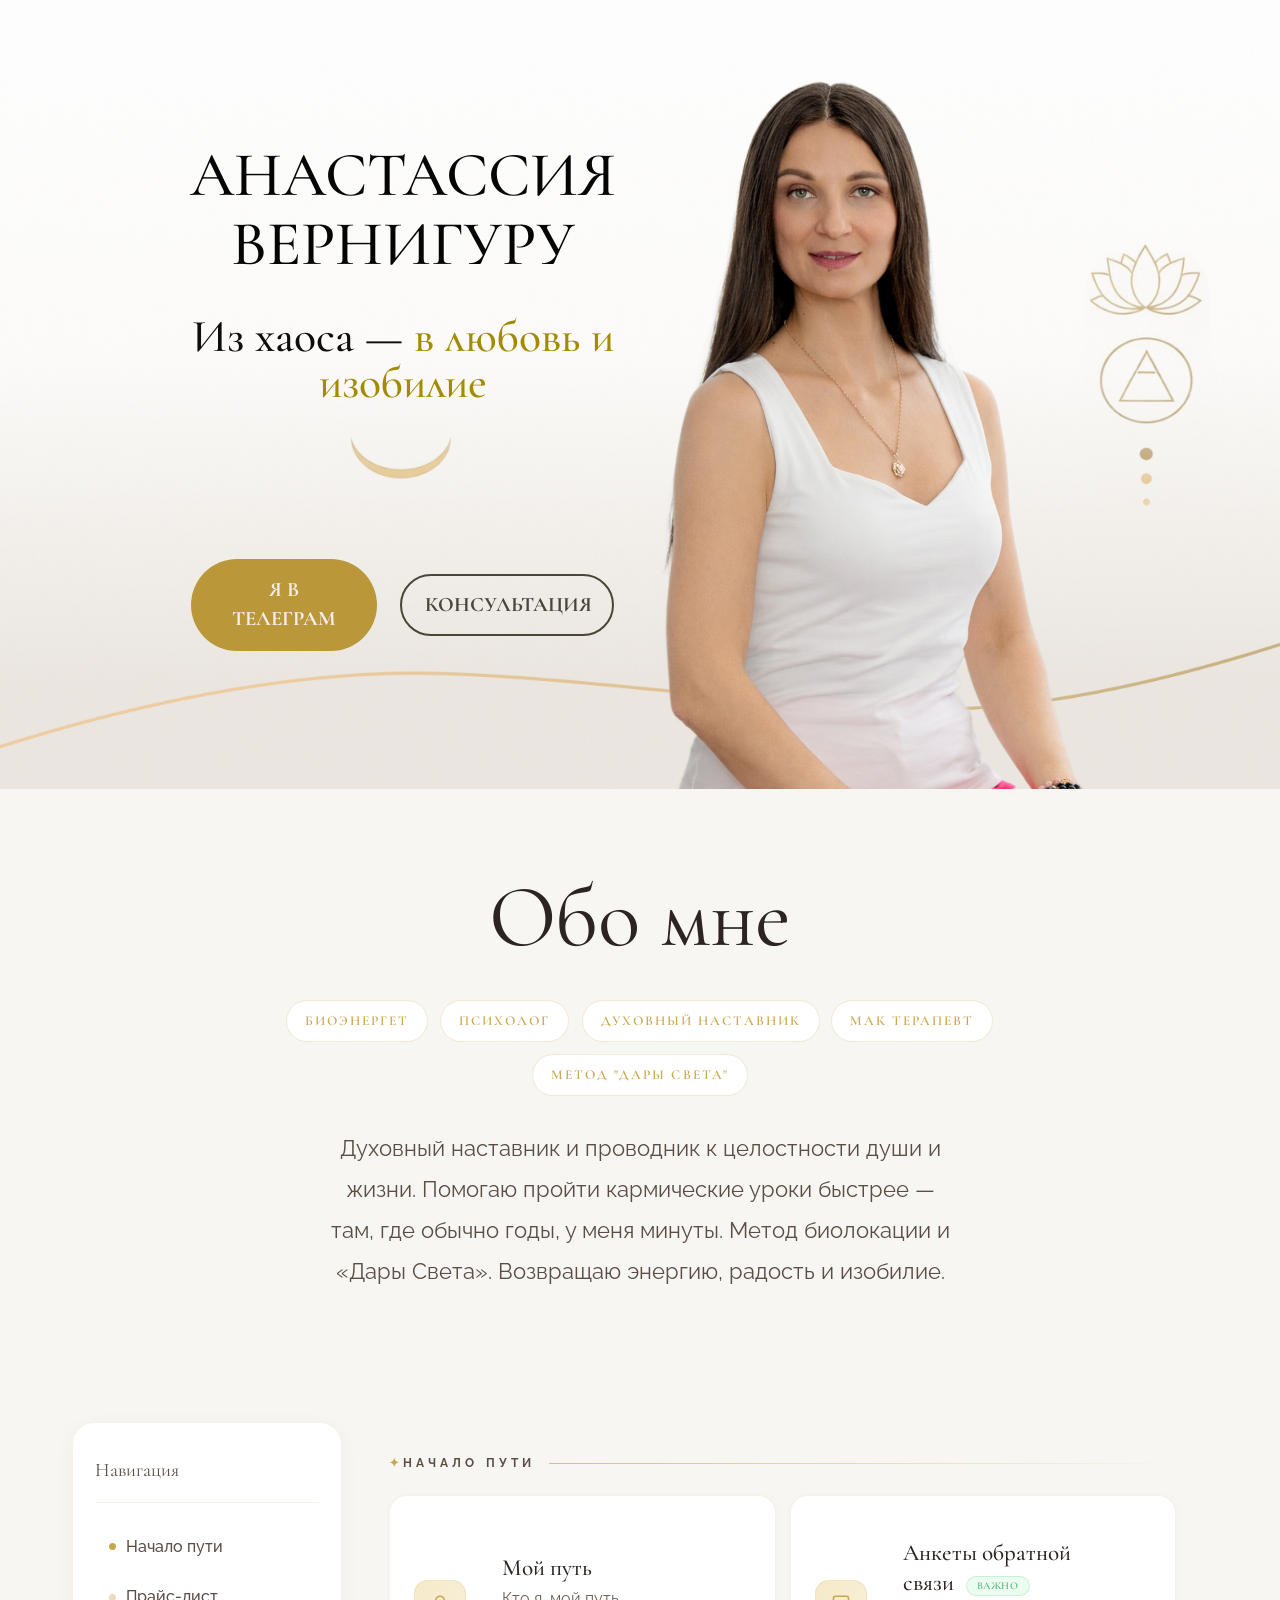
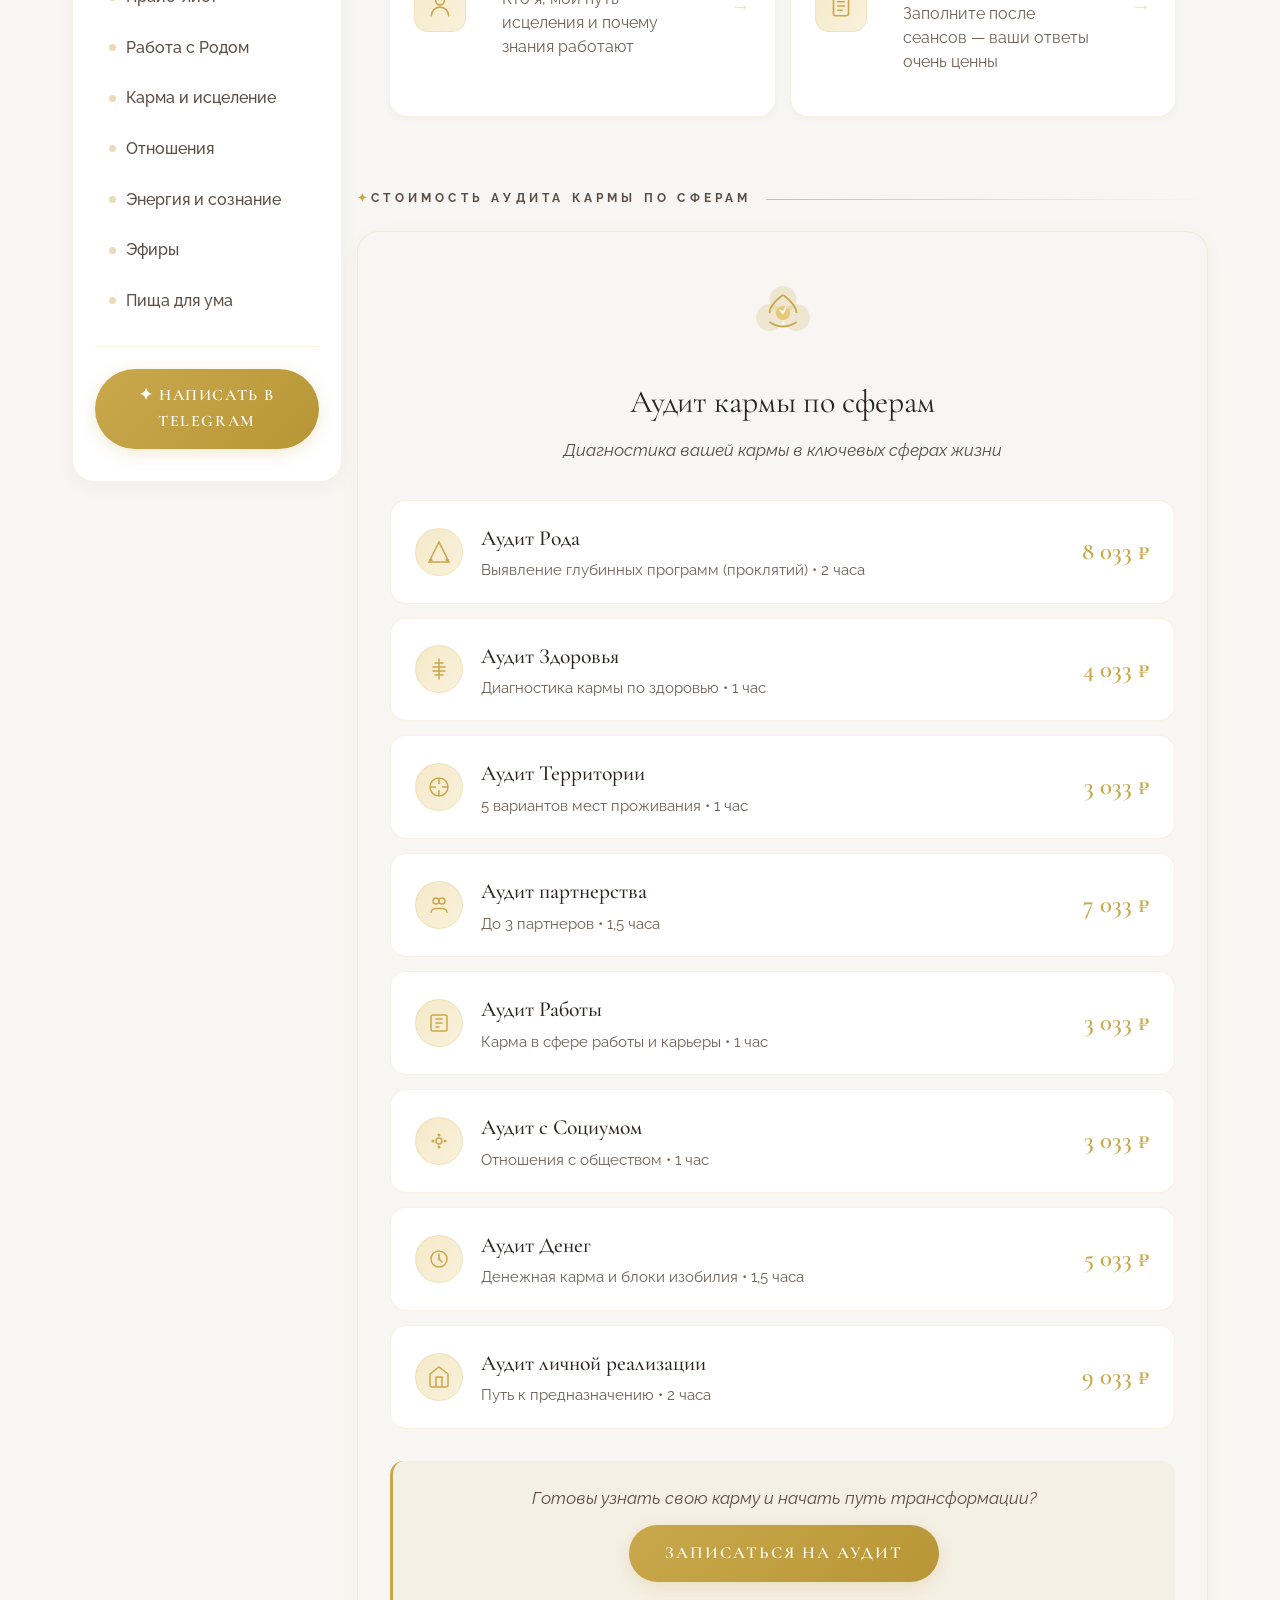
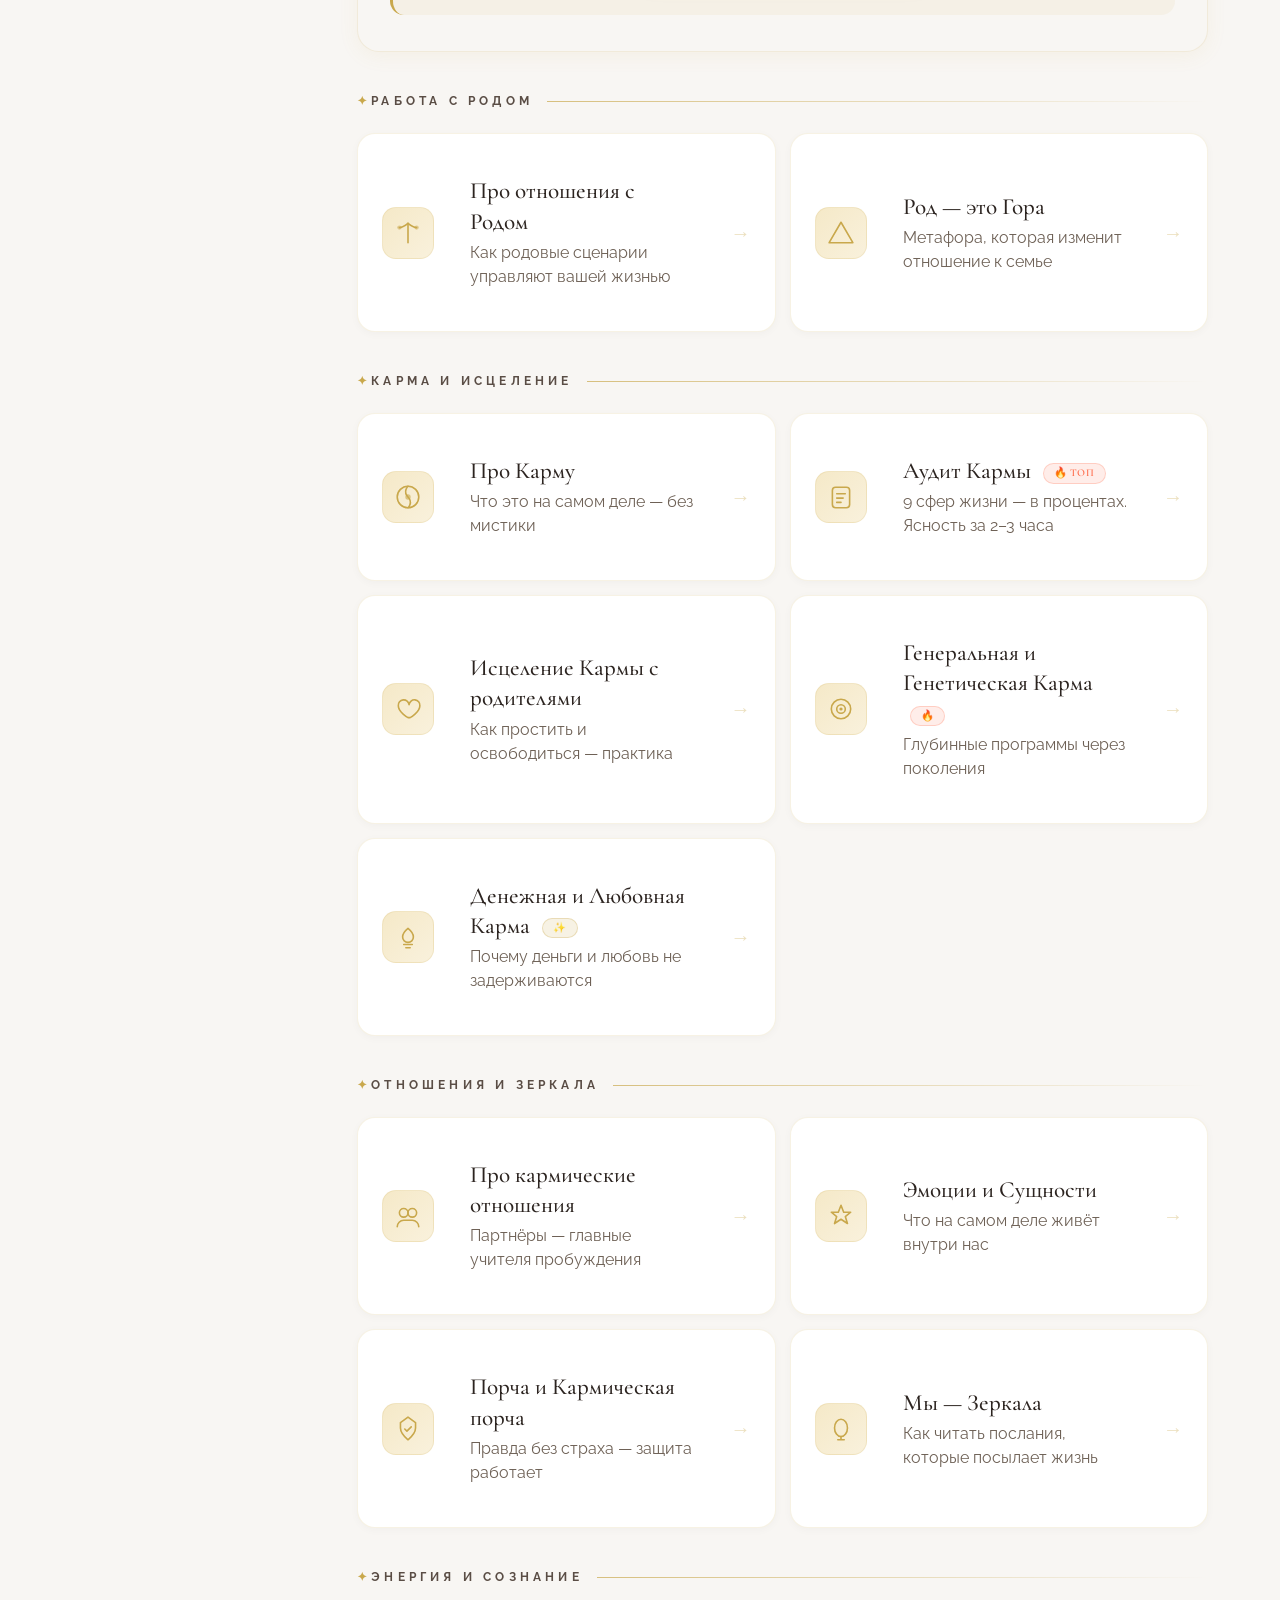
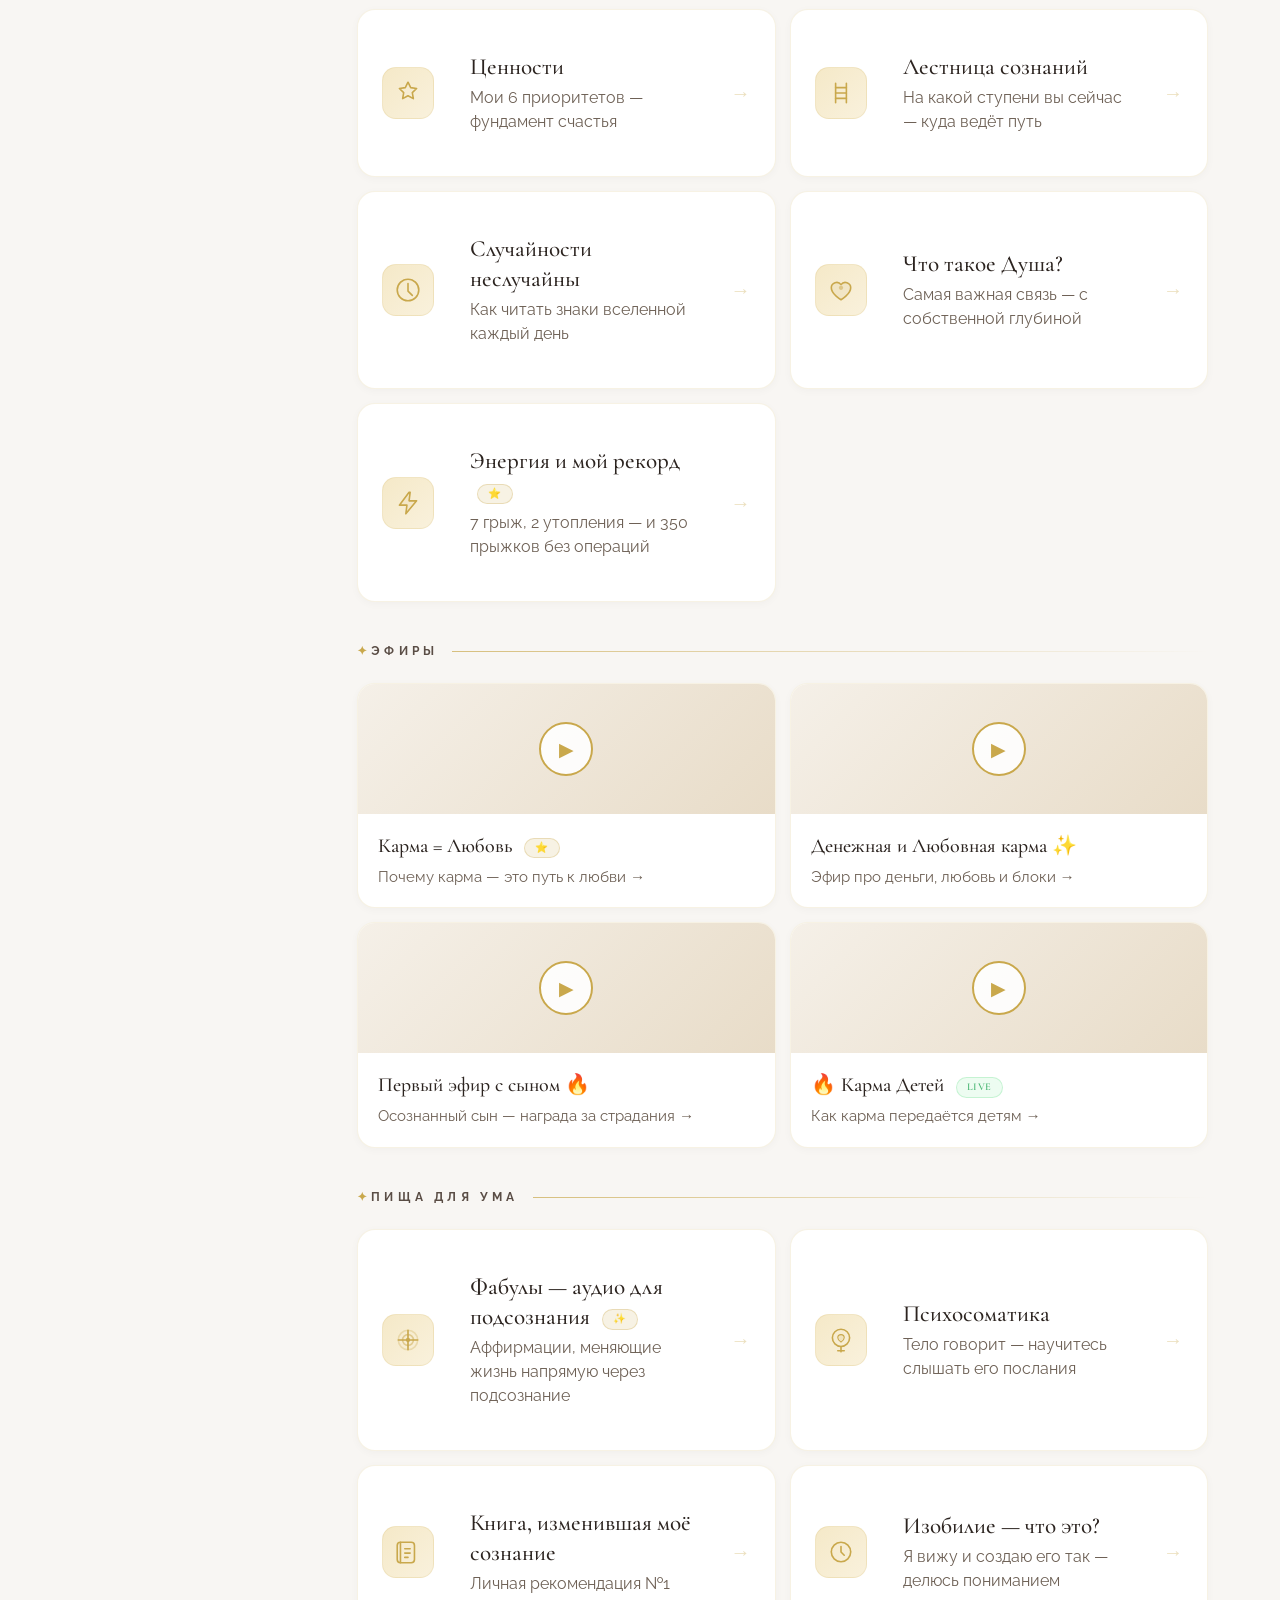
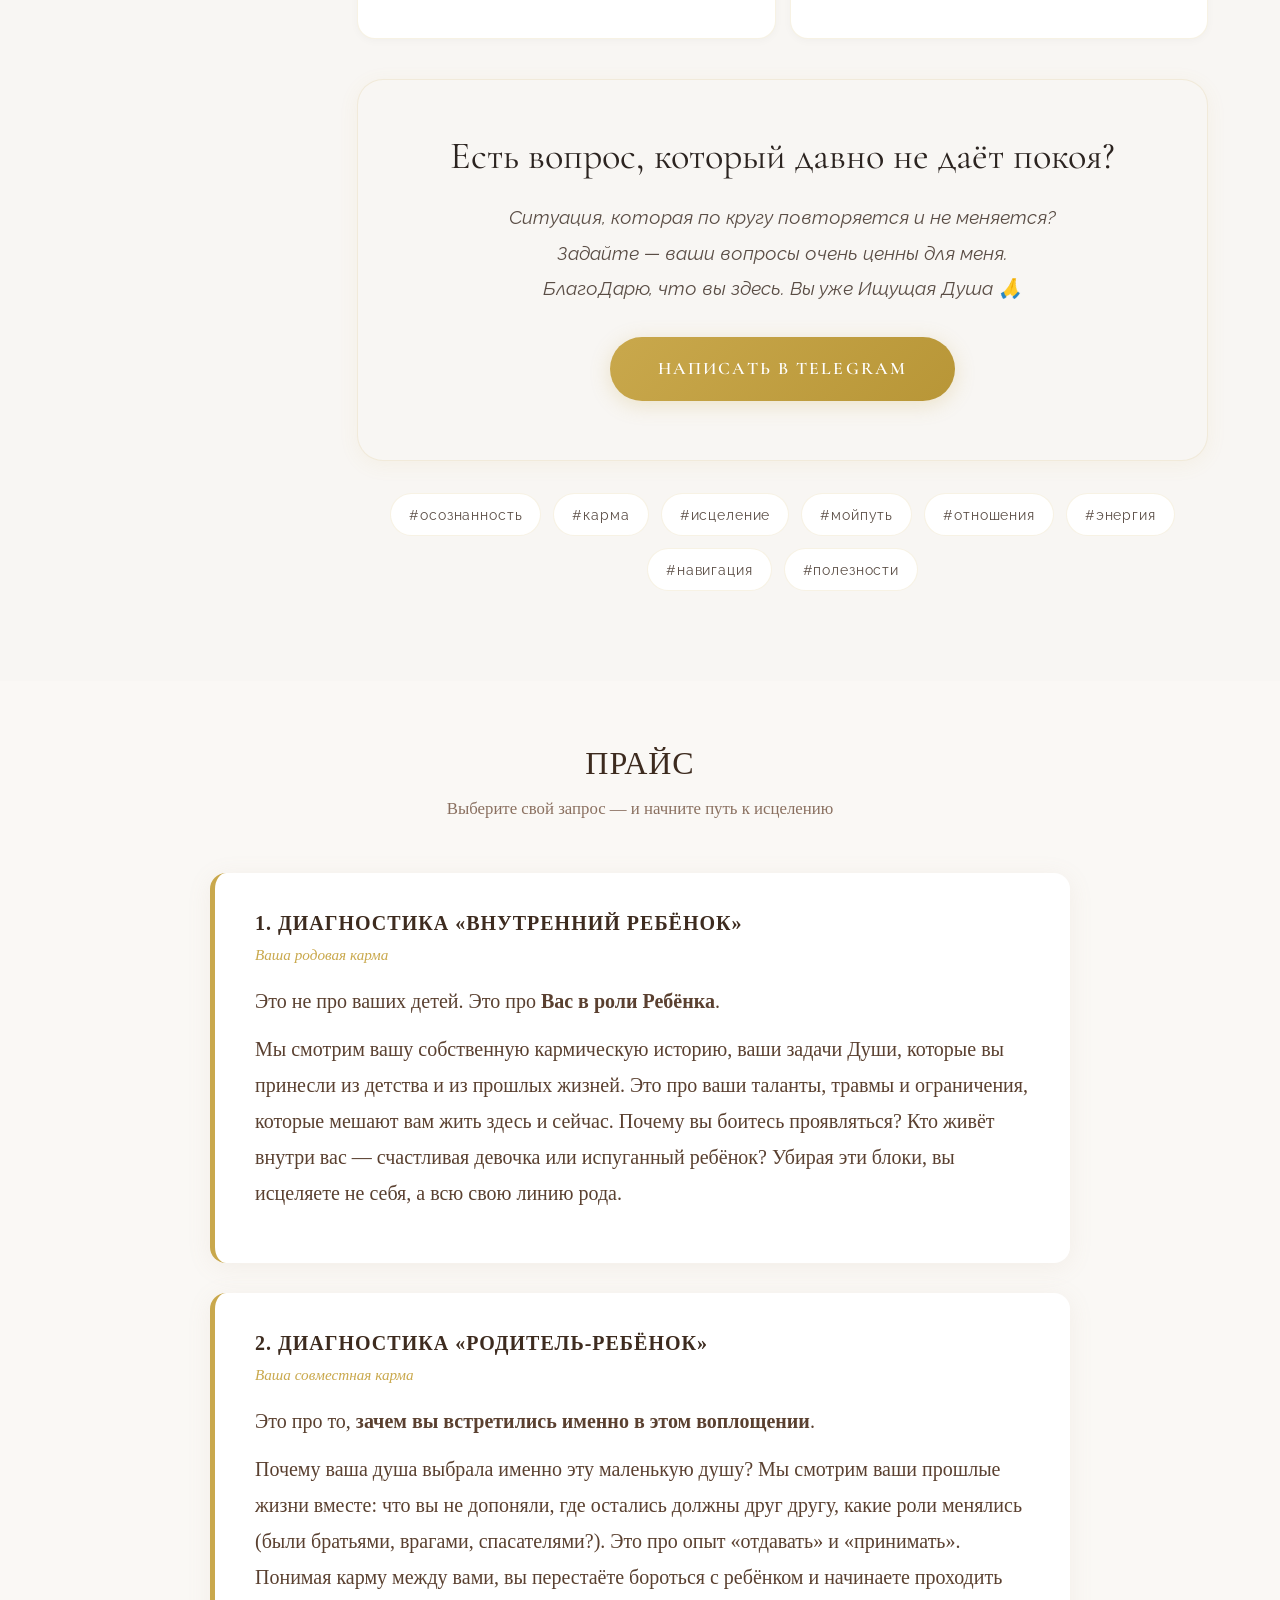
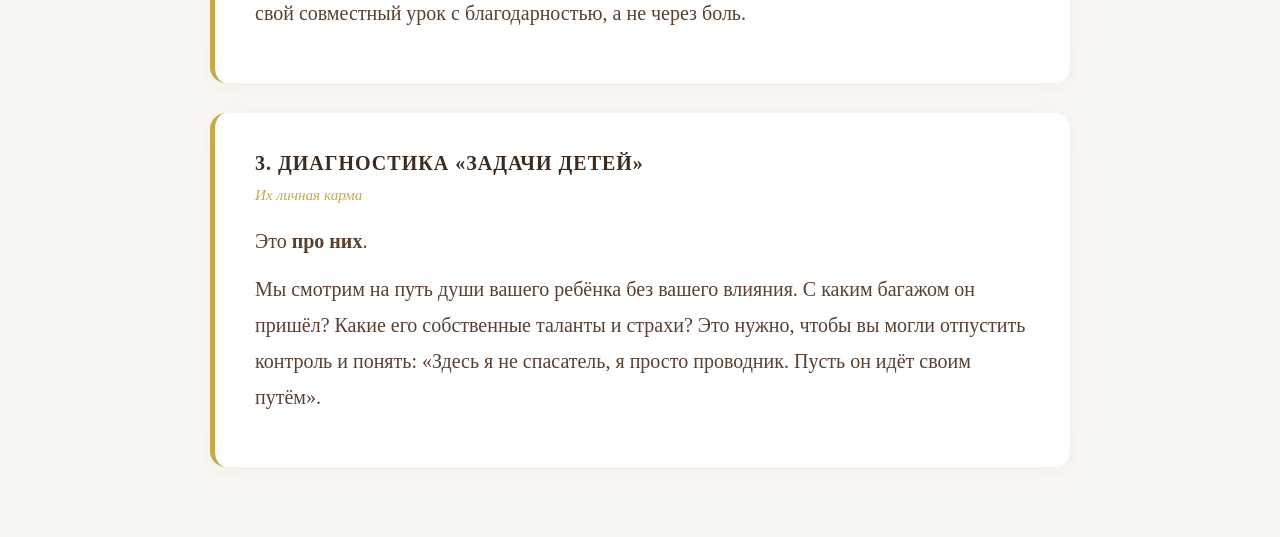
==== commit 8e6cd2cc: "Плавные переходы и анимации появления" ====
--- a/index.html
+++ b/index.html
@@ -135,6 +135,8 @@
 <style>.main-ui-loader{position:absolute;display:inline-block;width:110px;height:110px;top:50%;left:50%;-webkit-transform:translate3d(-50%,-50%,0);-ms-transform:translate3d(-50%,-50%,0);transform:translate3d(-50%,-50%,0);will-change:transform}.main-ui-loader.main-ui-loader-inline{position:relative;top:auto;left:auto;-webkit-transform:none;-ms-transform:none;transform:none}.main-ui-loader.main-ui-loader-custom{position:absolute;top:0;left:0;-webkit-transform:none;-ms-transform:none;transform:none}.main-ui-loader.main-ui-show{-webkit-animation:showMainLoader 200ms ease both;animation:showMainLoader 200ms ease both}.main-ui-loader.main-ui-hide{-webkit-animation:hideMainLoader 200ms ease both;animation:hideMainLoader 200ms ease both}.main-ui-loader .main-ui-loader-svg{-webkit-animation:rotateMainLoader 2s linear infinite;animation:rotateMainLoader 2s linear infinite;-webkit-transform-origin:center center;-ms-transform-origin:center center;transform-origin:center center}.main-ui-loader-svg-circle{stroke:#bfc3c8;stroke-width:1.5;stroke-dasharray:20,200;stroke-dashoffset:0;-webkit-animation:animateMainLoaderDash 1.5s ease-in-out infinite;animation:animateMainLoaderDash 1.5s ease-in-out infinite;stroke-linecap:round}@keyframes showMainLoader{0%{opacity:0}100%{opacity:1}}@-webkit-keyframes showMainLoader{0%{opacity:0}100%{opacity:1}}@keyframes hideMainLoader{0%{opacity:1}100%{opacity:0}}@-webkit-keyframes hideMainLoader{0%{opacity:1}100%{opacity:0}}@-webkit-keyframes rotateMainLoader{100%{-webkit-transform:rotate(360deg);transform:rotate(360deg)}}@keyframes rotateMainLoader{100%{-webkit-transform:rotate(360deg);transform:rotate(360deg)}}@-webkit-keyframes animateMainLoaderDash{0%{stroke-dasharray:1,200;stroke-dashoffset:0}50%{stroke-dasharray:89,200;stroke-dashoffset:-35px}100%{stroke-dasharray:89,200;stroke-dashoffset:-124px}}@keyframes animateMainLoaderDash{0%{stroke-dasharray:1,200;stroke-dashoffset:0}50%{stroke-dasharray:89,200;stroke-dashoffset:-35px}100%{stroke-dasharray:89,200;stroke-dashoffset:-124px}}</style>
 <style>.bitrix-footer{display:flex;min-height:48px;align-items:center;justify-content:center;flex-wrap:wrap;flex-shrink:0;padding:16px 12px 20px;background:#242424}.bitrix-footer,.bitrix-footer *,.bitrix-footer :after,.bitrix-footer :before{box-sizing:border-box}.bitrix-footer-text{display:block;width:100%}.bitrix-footer-link{margin:0}.bitrix-footer-link,.bitrix-footer-terms,.bitrix-footer-text,a.bitrix-footer-link,a.bitrix-footer-link:visited{color:#919191;font:12px/14px var(--ui-font-family-secondary,var(--ui-font-family-open-sans));font-weight:var(--ui-font-weight-regular,400);text-align:center}a.bitrix-footer-link,a.bitrix-footer-link:visited{transition:all .18s ease;border-bottom:1px solid #919191;text-decoration:none}a.bitrix-footer-link:hover{color:#fff;border-bottom-color:#fff;text-decoration:none}.bitrix-footer-seo{margin-bottom:10px!important}.bitrix-footer-seo img{display:inline-block;width:auto;max-width:none;height:auto;margin:0 3px;vertical-align:middle}.bitrix-footer-terms{display:flex;align-items:center;justify-content:center;gap:5px}.bitrix-footer-hint,.bitrix-footer-link-report{margin:0}.bitrix-footer-hint.ui-hint{flex:0 0 auto;width:13px;height:13px;line-height:13px}.bitrix-footer-hint.ui-hint .ui-hint-icon{display:inline-flex;align-items:center;justify-content:center;--ui-icon-set__icon-size:13px;--ui-icon-set__icon-color:#fff;margin:0!important}</style>
 <link rel="stylesheet" href="css/custom.css">
+<script>document.documentElement.classList.add('m-js')</script>
+<link rel="stylesheet" href="css/motion.css">
 </head>
 <body class="landing-page-transition" data-landing-id="557">
 <main class="w-100 landing-public-mode" id="landing-main-content" tabindex="-1" data-testid="pub-main">
@@ -1836,5 +1838,6 @@
   document.addEventListener('DOMContentLoaded',function(){lazy(document);anim();});
 })();
 </script>
+<script src="js/motion.js" defer></script>
 </body>
 </html>
--- a/css/custom.css
+++ b/css/custom.css
@@ -9,3 +9,29 @@
 .pill{font-size:.8rem}
 /* Боковая навигация чуть шире, чтобы пункты не переносились */
 @media (min-width:1024px){.sidebar{width:270px !important;flex:0 0 270px !important;min-width:270px}}
+
+/* Мобильные: длинные заголовки разделов переносятся и не раздвигают страницу */
+@media (max-width:767px){
+  .section-header-line{white-space:normal !important;letter-spacing:.2em !important;line-height:1.5}
+}
+/* Страховка от горизонтальной прокрутки на телефонах */
+html,body{overflow-x:hidden}
+@supports (overflow-x:clip){html,body{overflow-x:clip}}
+
+/* Мобильные: прайс-лист помещается в ширину экрана */
+@media (max-width:767px){
+  div[style*="padding: 36px 32px"]{padding:28px 14px !important}
+  div[style*="display: grid; gap: 14px"] > div{min-width:0}
+  div[style*="padding: 20px 24px"][style*="display: flex"]{padding:16px 14px !important;gap:12px !important}
+}
+
+/* Мобильные: кнопки «Телеграм / Консультация» переносятся, если не влезают
+   (в т.ч. при увеличенном шрифте в настройках телефона) */
+@media (max-width:767px){
+  .landing-block .g-flex-centered{flex-wrap:wrap;row-gap:12px}
+  .landing-block .btn{white-space:normal;max-width:100%}
+  .landing-block .btn.g-btn-px-m{padding-left:22px !important;padding-right:22px !important}
+}
+@media (max-width:380px){
+  div[style*="padding: 20px 24px"][style*="display: flex"] > :last-child{font-size:1.1rem !important;white-space:nowrap}
+}
--- a/css/motion.css
+++ b/css/motion.css
@@ -0,0 +1,86 @@
+/* =========================================================
+   Анимации и переходы — мягкие, «дышащие», в золотой гамме.
+   Общий ритм: 0.9–1.1 c, плавное замедление в конце.
+   ========================================================= */
+:root{
+  --m-ease: cubic-bezier(.22,.61,.36,1);
+  --m-gold: #c9a84c;
+}
+
+/* --- 1. Переходы между страницами (главная ↔ анкеты) --- */
+@view-transition{ navigation:auto; }
+::view-transition-old(root){ animation:m-page-out .35s ease both; }
+::view-transition-new(root){ animation:m-page-in .6s var(--m-ease) both; }
+@keyframes m-page-out{ to{ opacity:0; } }
+@keyframes m-page-in{ from{ opacity:0; transform:translateY(10px); } }
+
+/* Белая заставка Битрикса при открытии страницы — короче и мягче */
+body.landing-page-transition::after{ animation-duration:.9s !important; animation-delay:.1s !important; }
+
+/* --- 2. Плавная прокрутка по пунктам меню --- */
+html{ scroll-behavior:smooth; }
+section[id]{ scroll-margin-top:24px; }
+
+/* --- 3. Первый экран (компьютер): имя, подзаголовок и кнопки появляются по очереди --- */
+.m-js #b14415 .landing-block-node-title,
+.m-js #b14415 .landing-block-node-text,
+.m-js #b14415 [class*="landing-block-node-containerbuttons"]{
+  opacity:0; animation:m-rise 1.1s var(--m-ease) forwards;
+}
+.m-js #b14415 .landing-block-node-title{ animation-name:m-rise-title; animation-delay:.25s; }
+.m-js #b14415 .landing-block-node-text{ animation-delay:.6s; }
+.m-js #b14415 [class*="landing-block-node-containerbuttons"]{ animation-delay:.9s; }
+@keyframes m-rise{ from{ opacity:0; transform:translateY(18px); } to{ opacity:1; transform:none; } }
+@keyframes m-rise-title{ from{ opacity:0; transform:translateY(14px); letter-spacing:.12em; filter:blur(3px); }
+                          to{ opacity:1; transform:none; filter:none; } }
+
+/* Кнопки первого экрана: мягкий золотой отблеск при наведении, как у кнопок ниже */
+#b14415 .btn, #b14425 .btn{ position:relative; overflow:hidden; transition:transform .4s var(--m-ease), box-shadow .4s var(--m-ease), background-color .4s, color .4s; }
+#b14415 .btn::after, #b14425 .btn::after{
+  content:""; position:absolute; top:0; left:-120%; width:60%; height:100%;
+  background:linear-gradient(100deg,transparent,rgba(255,255,255,.45),transparent);
+  transform:skewX(-20deg); transition:left .9s var(--m-ease); pointer-events:none;
+}
+#b14415 .btn:hover, #b14425 .btn:hover{ transform:translateY(-2px); box-shadow:0 10px 26px rgba(201,168,76,.28); }
+#b14415 .btn:hover::after, #b14425 .btn:hover::after{ left:140%; }
+
+/* --- 4. Появление карточек и строк прайса при прокрутке (по очереди) --- */
+.m-js .m-item{
+  opacity:0; transform:translateY(22px) scale(.985);
+  transition:opacity .9s var(--m-ease), transform .9s var(--m-ease);
+  transition-delay:var(--m-d,0s);
+}
+.m-js .m-item.m-in{ opacity:1; transform:none; }
+/* старая анимация карточек срабатывала сразу при загрузке, ещё до прокрутки — заменяем */
+.m-js .cards-grid .nav-card, .m-js .video-grid .video-card{ animation:none; }
+
+/* Строки прайса: лёгкий подъём при наведении, как у карточек */
+.m-price{ transition:transform .4s var(--m-ease), box-shadow .4s var(--m-ease), border-color .4s; }
+.m-price:hover{ transform:translateY(-3px); box-shadow:0 10px 28px rgba(201,168,76,.14); border-color:var(--m-gold) !important; }
+
+/* --- 5. Заголовки разделов: золотая линия «прорисовывается» --- */
+.m-js .section-header{ position:relative; }
+.m-js .section-header::after{
+  content:""; flex:1; height:1px; min-width:24px;
+  background:linear-gradient(90deg,var(--m-gold),rgba(201,168,76,0));
+  transform:scaleX(0); transform-origin:left; opacity:.7;
+  transition:transform 1.4s var(--m-ease) .15s;
+}
+.m-js .section-header.m-in::after{ transform:scaleX(1); }
+
+/* --- 6. Тонкая золотая полоса прогресса чтения сверху --- */
+.m-progress{
+  position:fixed; top:0; left:0; height:2px; width:100%; z-index:9999; pointer-events:none;
+  background:linear-gradient(90deg,rgba(201,168,76,.15),var(--m-gold) 60%,#e8cd9d);
+  transform:scaleX(0); transform-origin:left;
+}
+
+/* --- Уважение к настройке «Уменьшить движение» --- */
+@media (prefers-reduced-motion: reduce){
+  html{ scroll-behavior:auto; }
+  .m-js .m-item, .m-js #b14415 .landing-block-node-title, .m-js #b14415 .landing-block-node-text,
+  .m-js #b14415 [class*="landing-block-node-containerbuttons"]{ opacity:1 !important; transform:none !important; animation:none !important; transition:none !important; filter:none !important; }
+  .m-js .section-header::after{ transform:none; transition:none; }
+  .m-progress{ display:none; }
+  ::view-transition-old(root), ::view-transition-new(root){ animation:none; }
+}
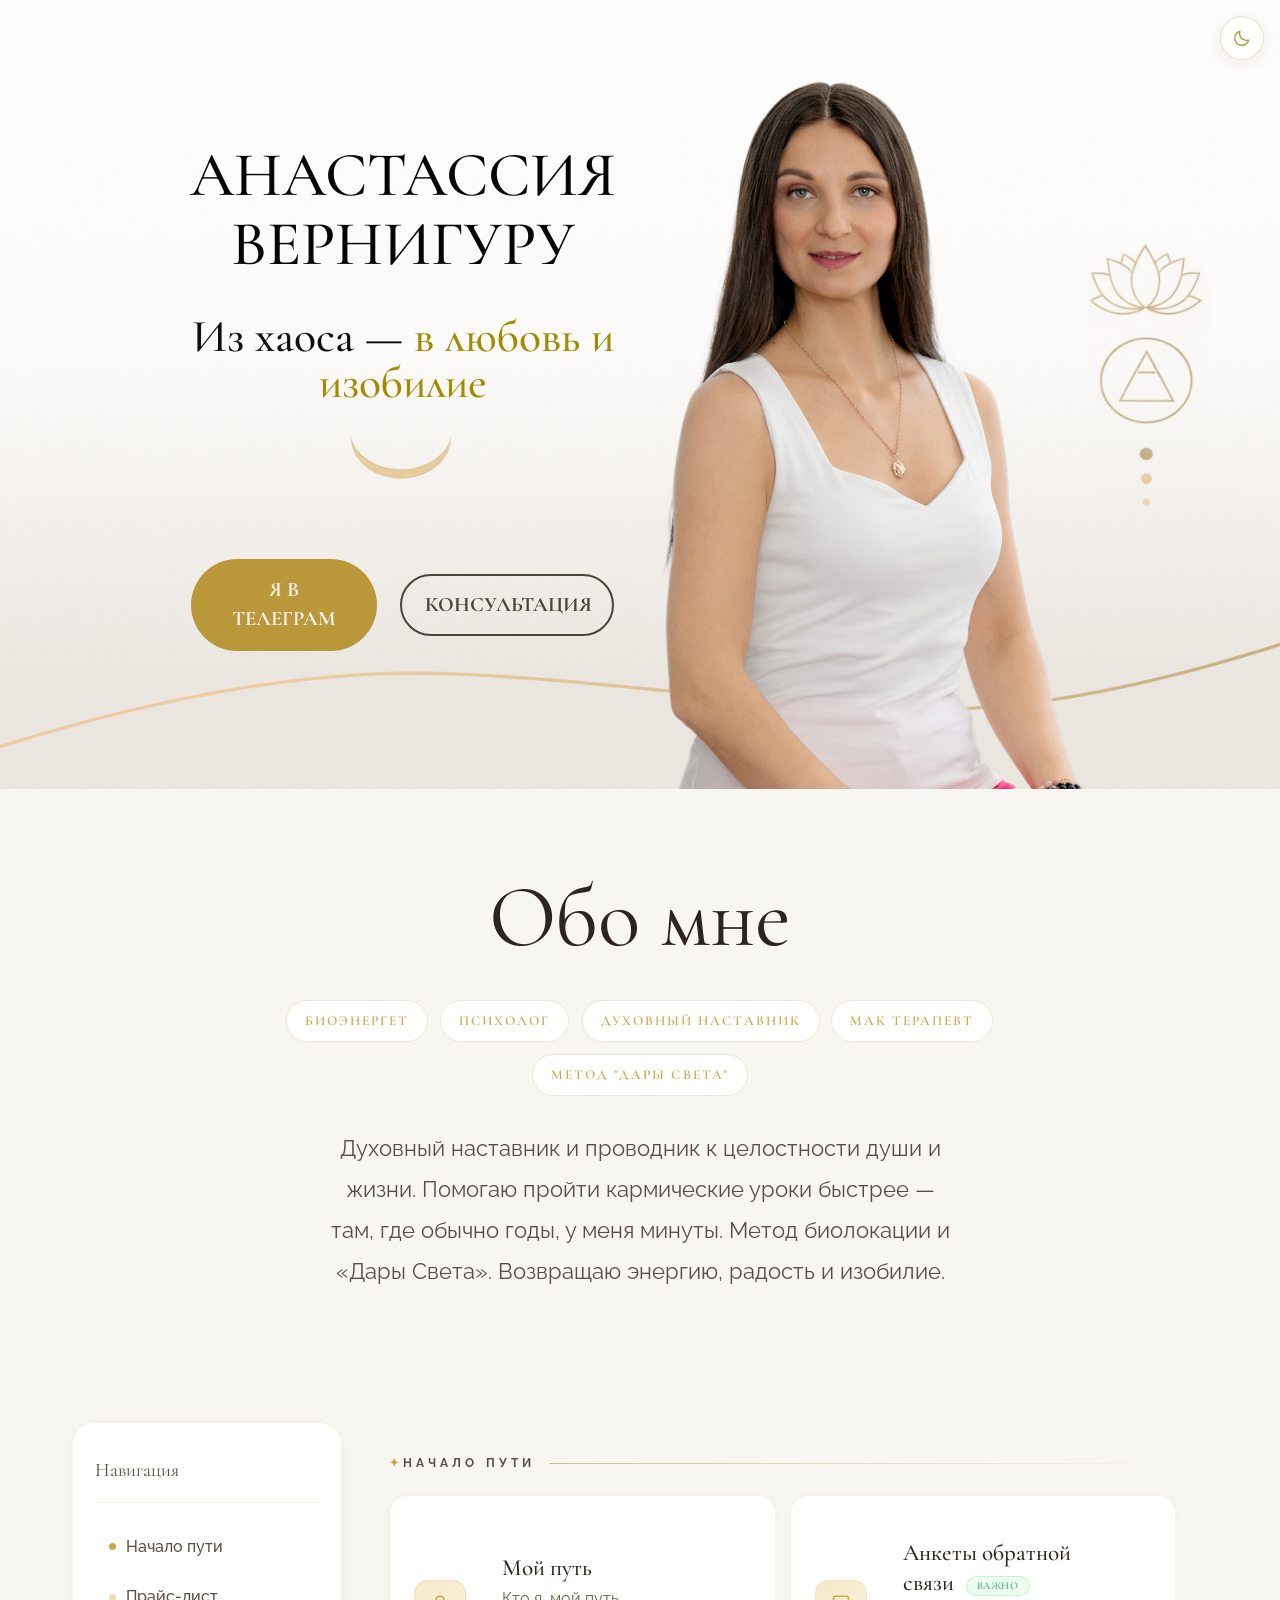
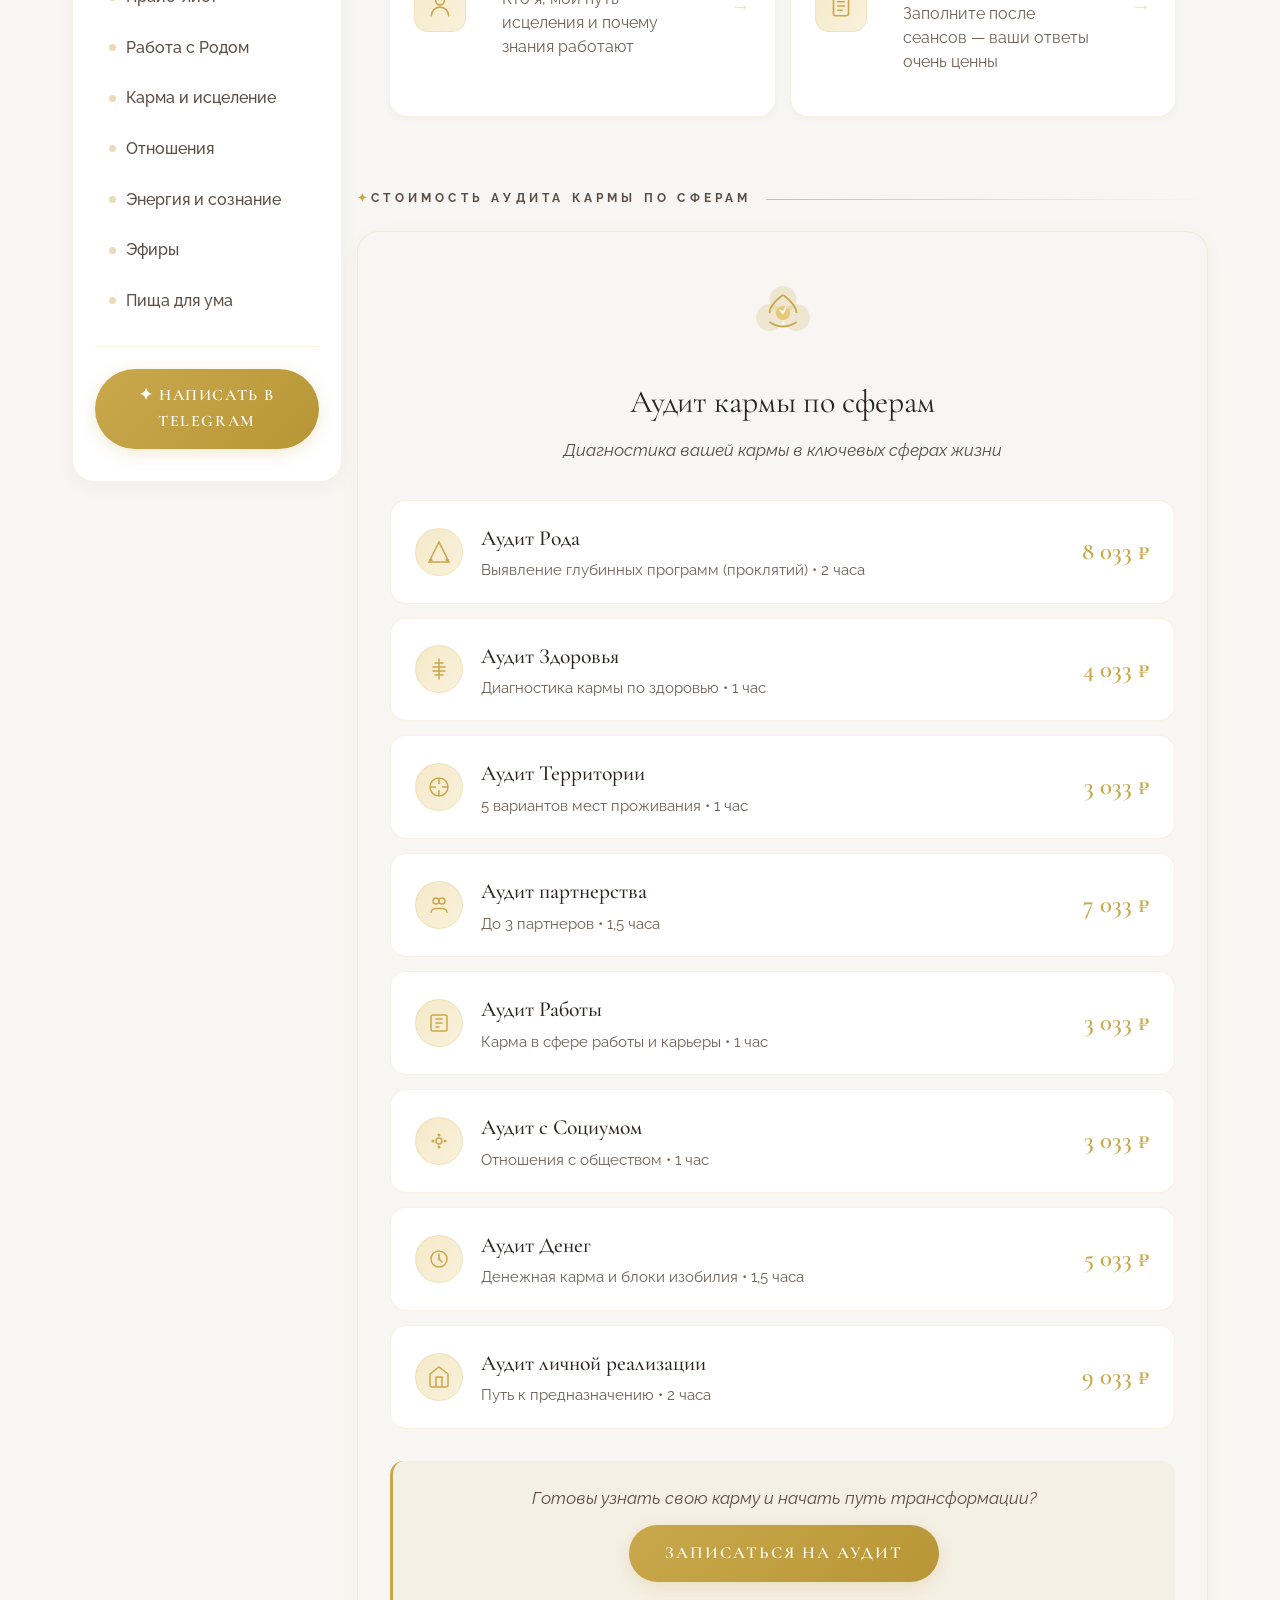
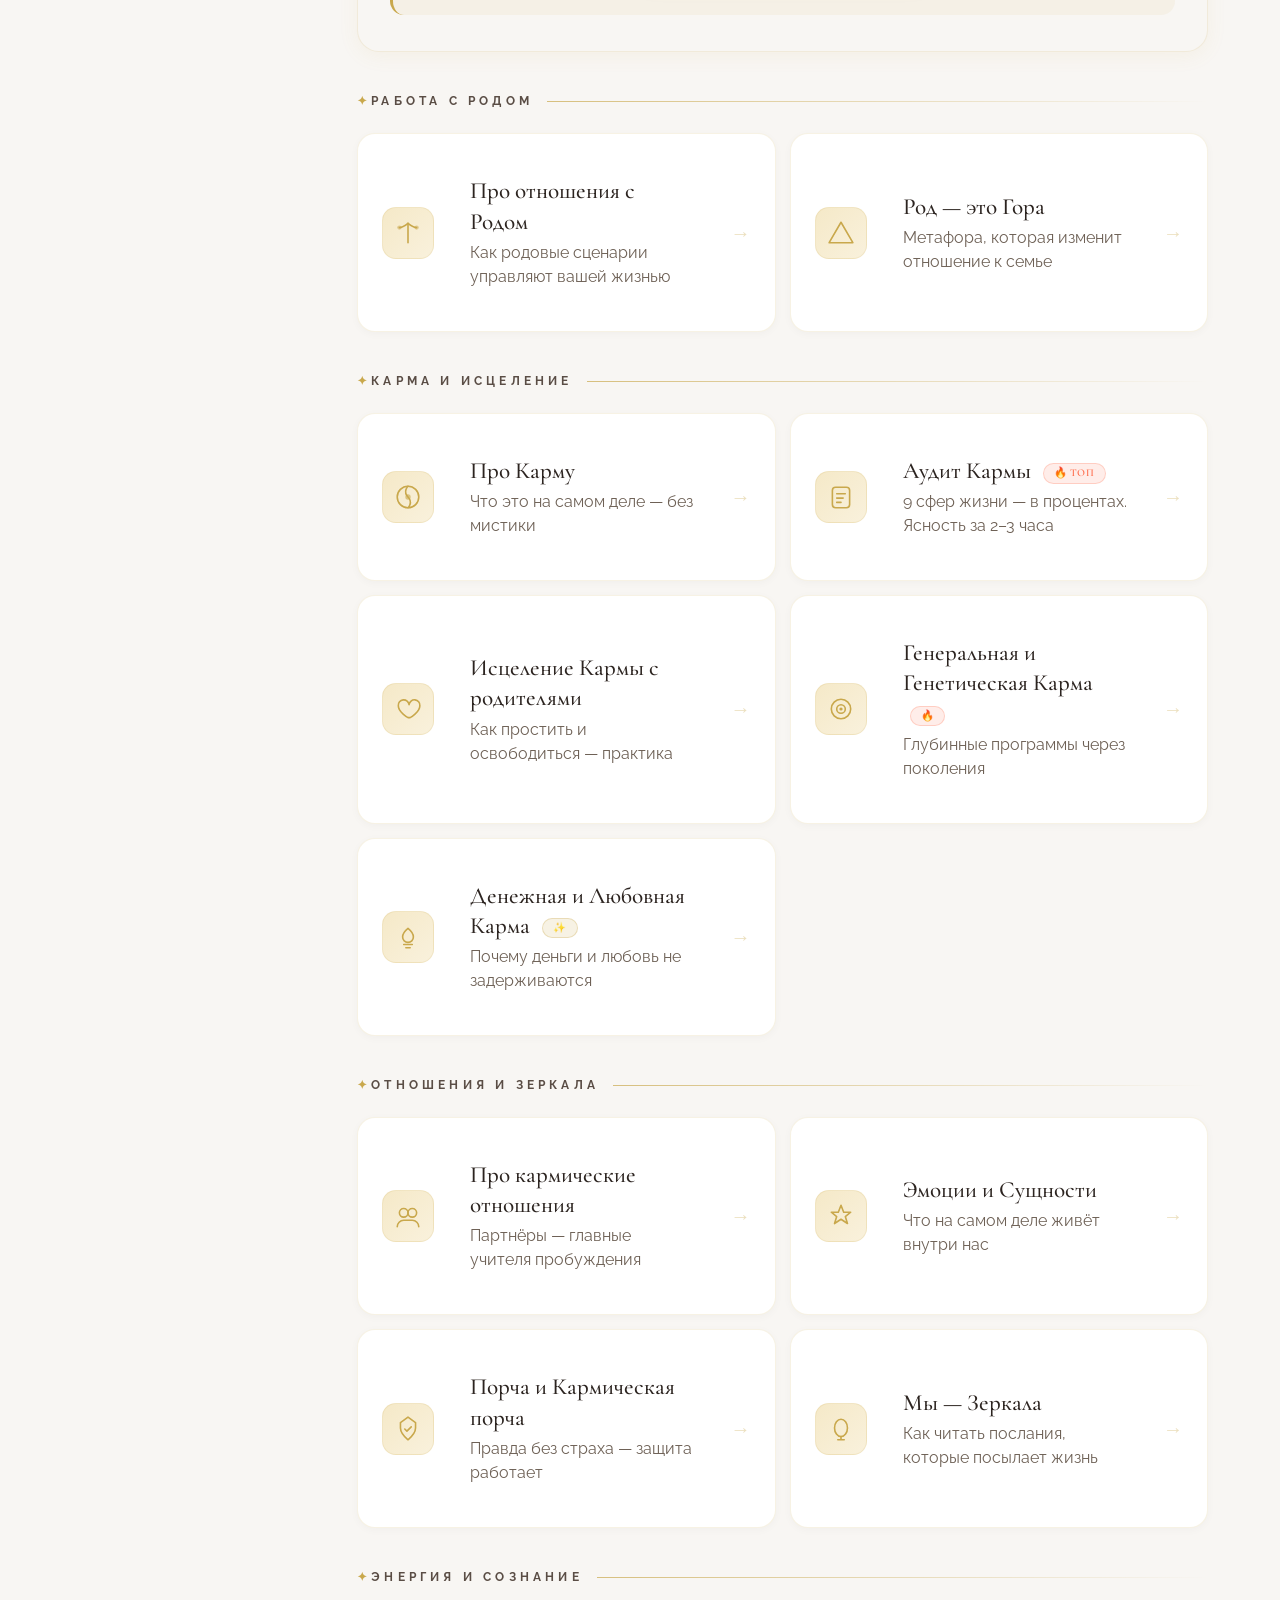
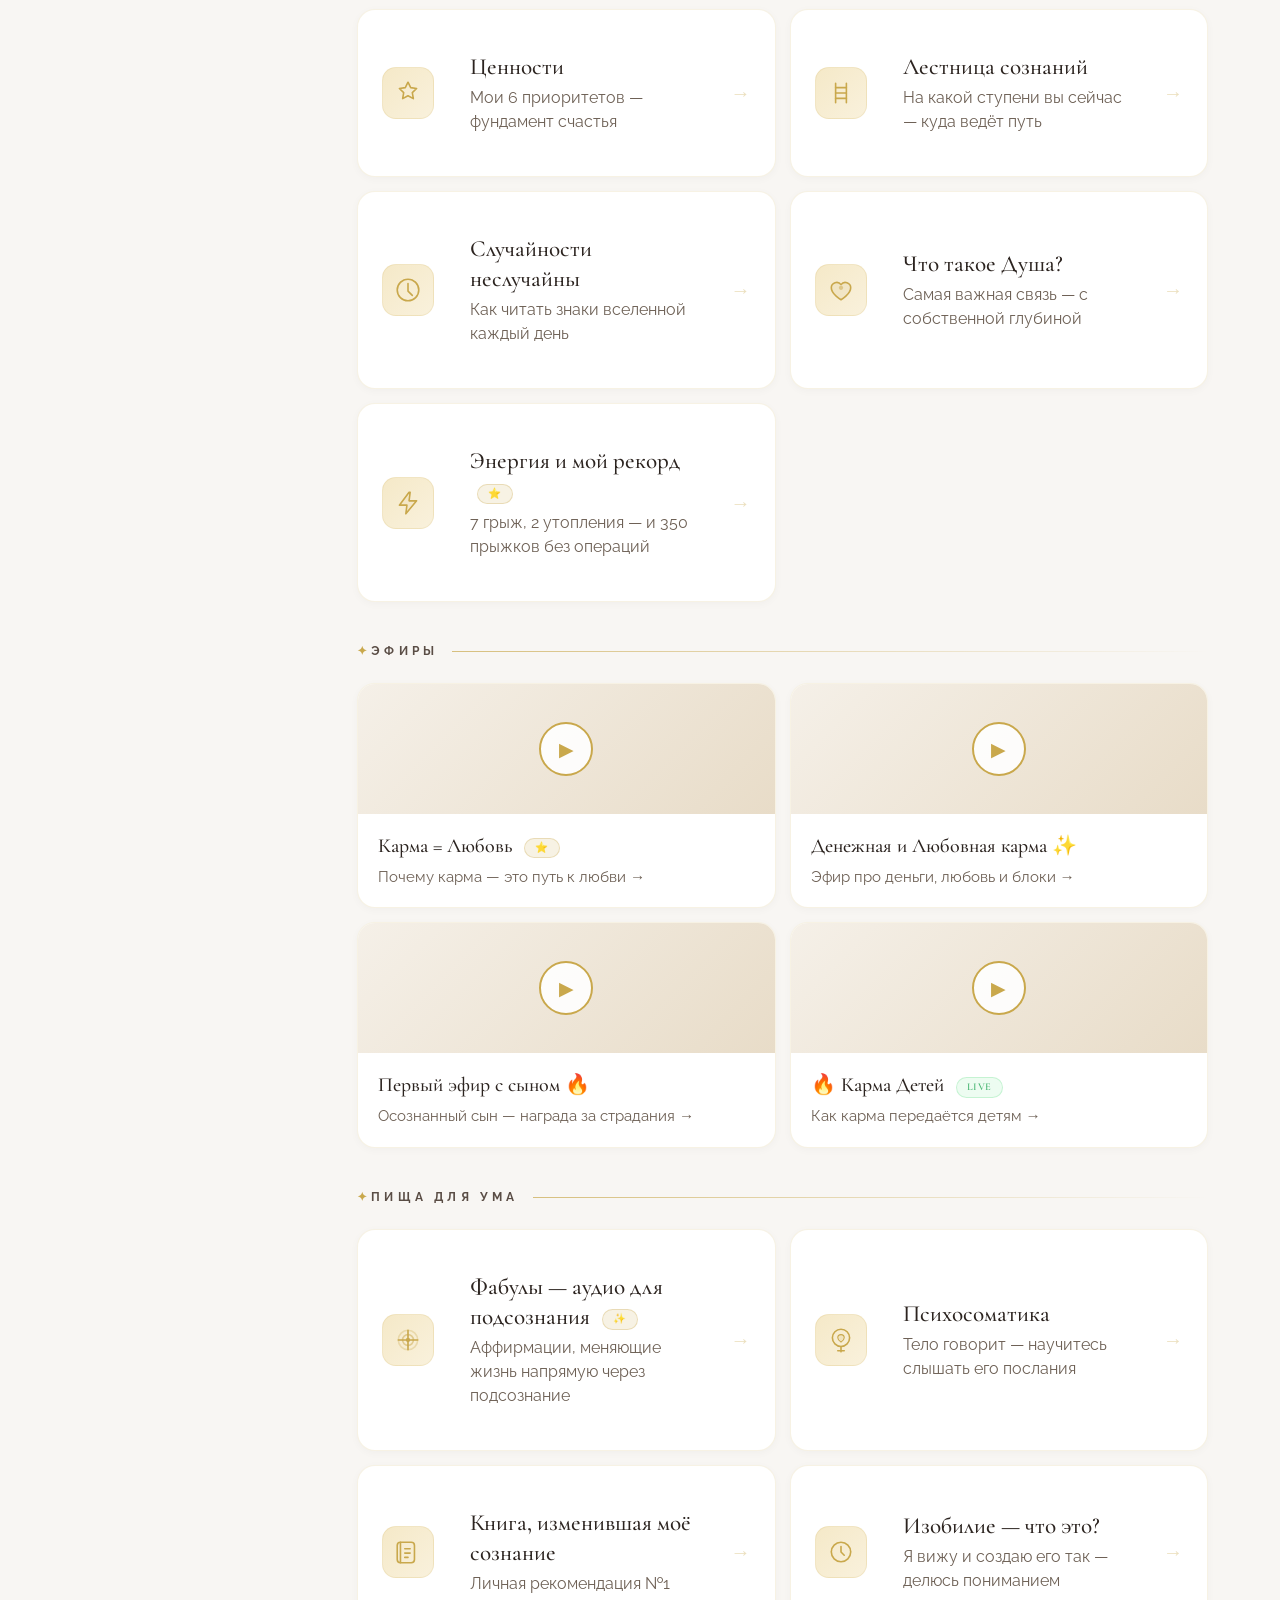
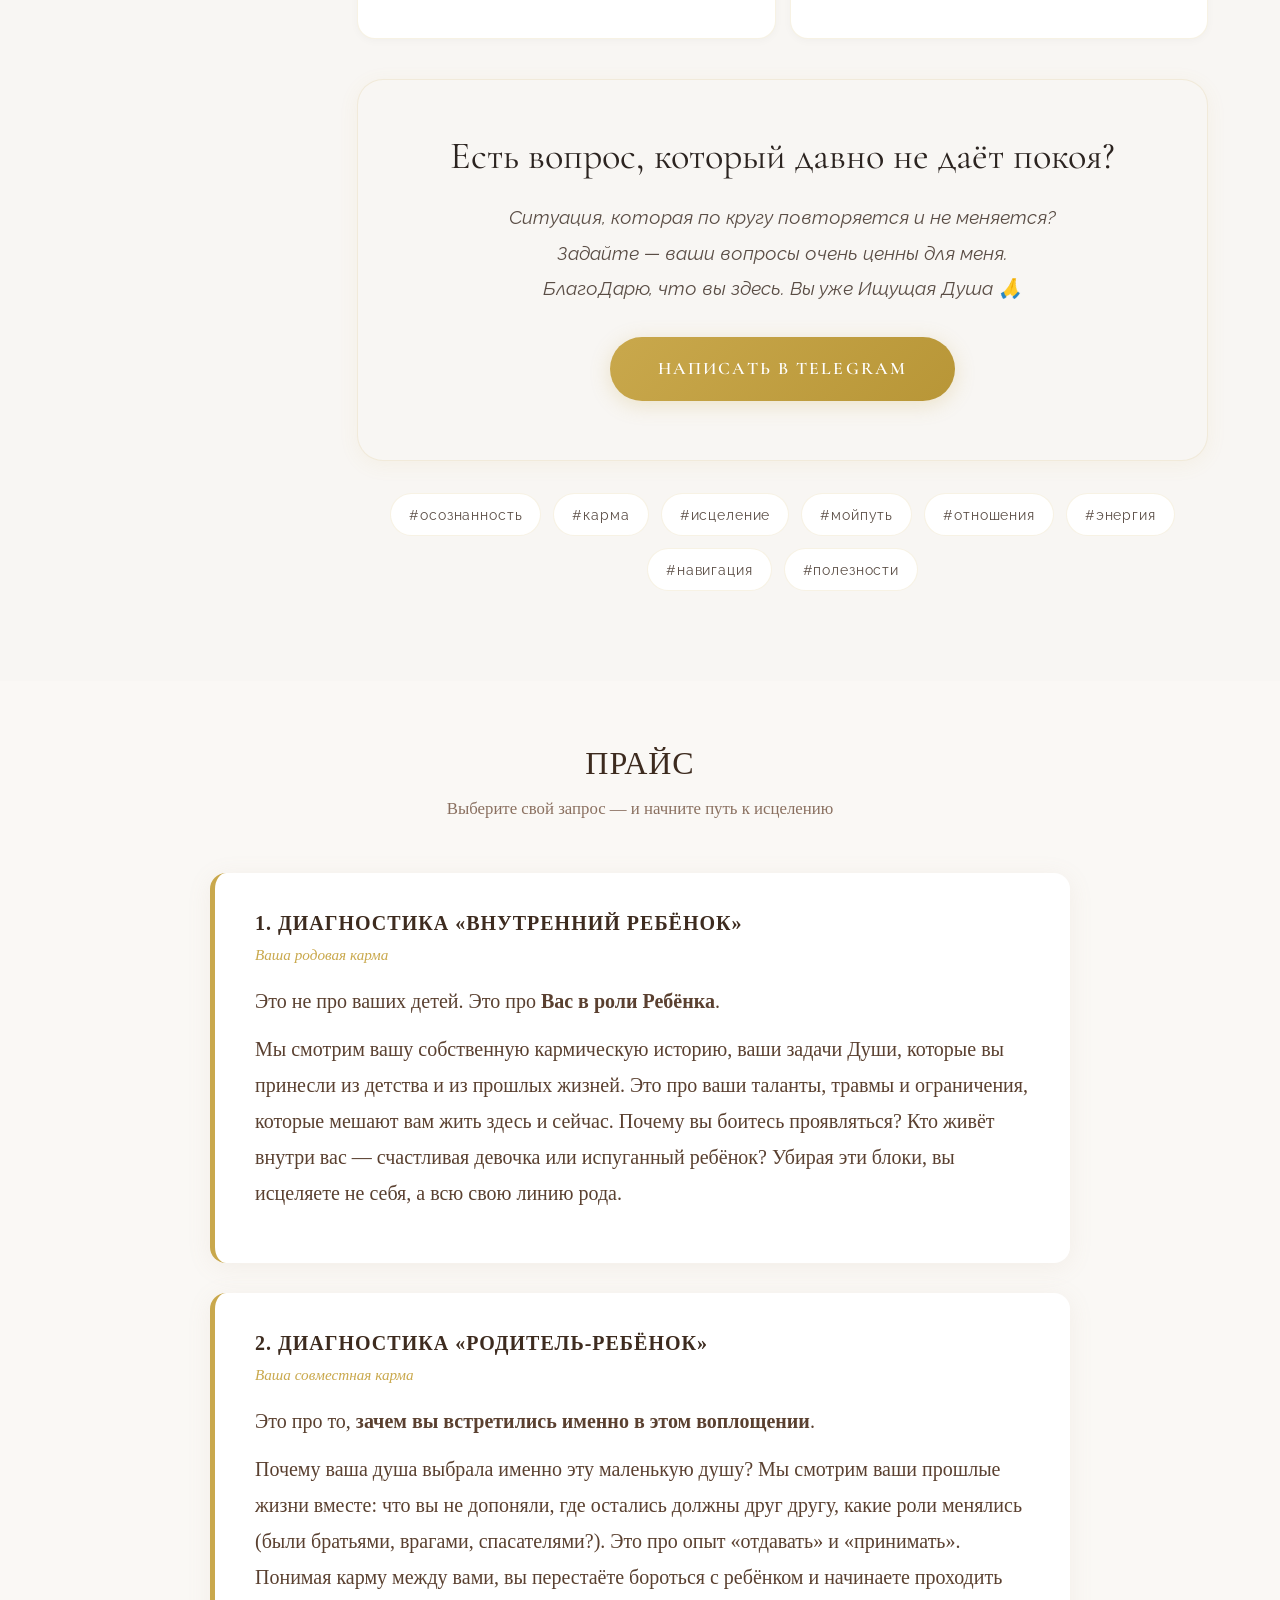
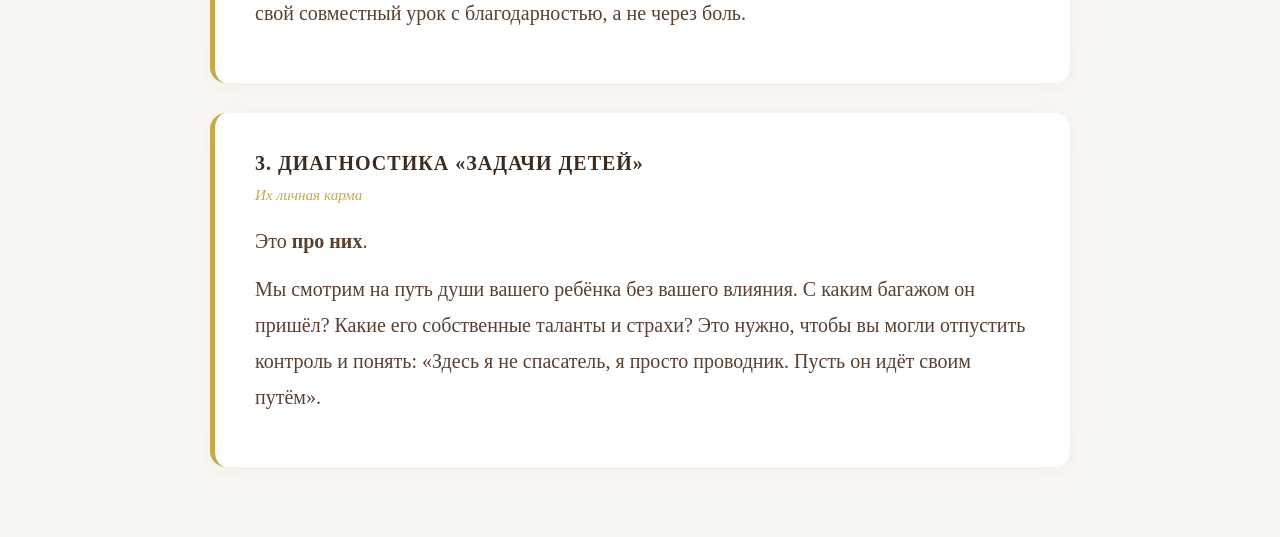
==== commit c33fb59f: "Ночная тема и переключатель" ====
--- a/index.html
+++ b/index.html
@@ -135,8 +135,9 @@
 <style>.main-ui-loader{position:absolute;display:inline-block;width:110px;height:110px;top:50%;left:50%;-webkit-transform:translate3d(-50%,-50%,0);-ms-transform:translate3d(-50%,-50%,0);transform:translate3d(-50%,-50%,0);will-change:transform}.main-ui-loader.main-ui-loader-inline{position:relative;top:auto;left:auto;-webkit-transform:none;-ms-transform:none;transform:none}.main-ui-loader.main-ui-loader-custom{position:absolute;top:0;left:0;-webkit-transform:none;-ms-transform:none;transform:none}.main-ui-loader.main-ui-show{-webkit-animation:showMainLoader 200ms ease both;animation:showMainLoader 200ms ease both}.main-ui-loader.main-ui-hide{-webkit-animation:hideMainLoader 200ms ease both;animation:hideMainLoader 200ms ease both}.main-ui-loader .main-ui-loader-svg{-webkit-animation:rotateMainLoader 2s linear infinite;animation:rotateMainLoader 2s linear infinite;-webkit-transform-origin:center center;-ms-transform-origin:center center;transform-origin:center center}.main-ui-loader-svg-circle{stroke:#bfc3c8;stroke-width:1.5;stroke-dasharray:20,200;stroke-dashoffset:0;-webkit-animation:animateMainLoaderDash 1.5s ease-in-out infinite;animation:animateMainLoaderDash 1.5s ease-in-out infinite;stroke-linecap:round}@keyframes showMainLoader{0%{opacity:0}100%{opacity:1}}@-webkit-keyframes showMainLoader{0%{opacity:0}100%{opacity:1}}@keyframes hideMainLoader{0%{opacity:1}100%{opacity:0}}@-webkit-keyframes hideMainLoader{0%{opacity:1}100%{opacity:0}}@-webkit-keyframes rotateMainLoader{100%{-webkit-transform:rotate(360deg);transform:rotate(360deg)}}@keyframes rotateMainLoader{100%{-webkit-transform:rotate(360deg);transform:rotate(360deg)}}@-webkit-keyframes animateMainLoaderDash{0%{stroke-dasharray:1,200;stroke-dashoffset:0}50%{stroke-dasharray:89,200;stroke-dashoffset:-35px}100%{stroke-dasharray:89,200;stroke-dashoffset:-124px}}@keyframes animateMainLoaderDash{0%{stroke-dasharray:1,200;stroke-dashoffset:0}50%{stroke-dasharray:89,200;stroke-dashoffset:-35px}100%{stroke-dasharray:89,200;stroke-dashoffset:-124px}}</style>
 <style>.bitrix-footer{display:flex;min-height:48px;align-items:center;justify-content:center;flex-wrap:wrap;flex-shrink:0;padding:16px 12px 20px;background:#242424}.bitrix-footer,.bitrix-footer *,.bitrix-footer :after,.bitrix-footer :before{box-sizing:border-box}.bitrix-footer-text{display:block;width:100%}.bitrix-footer-link{margin:0}.bitrix-footer-link,.bitrix-footer-terms,.bitrix-footer-text,a.bitrix-footer-link,a.bitrix-footer-link:visited{color:#919191;font:12px/14px var(--ui-font-family-secondary,var(--ui-font-family-open-sans));font-weight:var(--ui-font-weight-regular,400);text-align:center}a.bitrix-footer-link,a.bitrix-footer-link:visited{transition:all .18s ease;border-bottom:1px solid #919191;text-decoration:none}a.bitrix-footer-link:hover{color:#fff;border-bottom-color:#fff;text-decoration:none}.bitrix-footer-seo{margin-bottom:10px!important}.bitrix-footer-seo img{display:inline-block;width:auto;max-width:none;height:auto;margin:0 3px;vertical-align:middle}.bitrix-footer-terms{display:flex;align-items:center;justify-content:center;gap:5px}.bitrix-footer-hint,.bitrix-footer-link-report{margin:0}.bitrix-footer-hint.ui-hint{flex:0 0 auto;width:13px;height:13px;line-height:13px}.bitrix-footer-hint.ui-hint .ui-hint-icon{display:inline-flex;align-items:center;justify-content:center;--ui-icon-set__icon-size:13px;--ui-icon-set__icon-color:#fff;margin:0!important}</style>
 <link rel="stylesheet" href="css/custom.css">
-<script>document.documentElement.classList.add('m-js')</script>
+<script>(function(){var d=document.documentElement;d.classList.add('m-js');var t=null;try{t=localStorage.getItem('verniguru-theme')}catch(e){}if(!t&&window.matchMedia&&matchMedia('(prefers-color-scheme: dark)').matches)t='dark';if(t==='dark')d.setAttribute('data-theme','dark')})()</script>
 <link rel="stylesheet" href="css/motion.css">
+<link rel="stylesheet" href="css/theme.css">
 </head>
 <body class="landing-page-transition" data-landing-id="557">
 <main class="w-100 landing-public-mode" id="landing-main-content" tabindex="-1" data-testid="pub-main">
@@ -1839,5 +1840,6 @@
 })();
 </script>
 <script src="js/motion.js" defer></script>
+<script src="js/theme.js" defer></script>
 </body>
 </html>
--- a/css/theme.css
+++ b/css/theme.css
@@ -0,0 +1,149 @@
+/* =========================================================
+   Ночная тема — «вечер при свечах»: тёплый тёмно-коричневый
+   фон, кремовый текст, золото остаётся главным акцентом.
+   Включается атрибутом data-theme="dark" на <html>.
+   ========================================================= */
+
+/* --- Палитра --- */
+:root[data-theme="dark"]{
+  color-scheme: dark;
+  --cream:#15110e;        /* фон страницы */
+  --cream-dark:#1d1814;
+  --card-bg:#211b16;      /* карточки */
+  --gold:#d4b25c;
+  --gold-light:#e8c97a;
+  --gold-pale:#3a2f1c;    /* подложки иконок */
+  --text-dark:#f3ebe0;
+  --text-mid:#d2c4b2;
+  --border:rgba(212,178,92,.18);
+  --m-gold:#d4b25c;
+  --night-raise:#2a221b;  /* чуть светлее карточки */
+}
+html:root[data-theme="dark"]{ --text-light:#a99a87; }
+
+/* --- Основа страницы --- */
+[data-theme="dark"] body,
+[data-theme="dark"] main.landing-public-mode{ background:var(--cream) !important; color:var(--text-mid); }
+[data-theme="dark"] body.landing-page-transition::after{ background:#15110e; }
+[data-theme="dark"] ::selection{ background:rgba(212,178,92,.35); color:#fff; }
+
+/* --- Первый экран --- */
+/* компьютер: тёмный фон с теми же золотыми линиями и лотосом */
+[data-theme="dark"] #b14415 > section{
+  --bg-url:url('../images/group_57_dark.png') !important;
+  --bg-url-2x:url('../images/group_57_dark.png') !important;
+  position:relative;
+}
+/* тёплое свечение за фотографией */
+[data-theme="dark"] #b14415 > section::before{
+  content:""; position:absolute; inset:0; pointer-events:none;
+  background:radial-gradient(ellipse 40% 60% at 68% 55%, rgba(212,178,92,.13), transparent 70%);
+}
+[data-theme="dark"] #b14415 .container{ position:relative; z-index:1; }
+[data-theme="dark"] #b14415 .landing-block-node-title,
+[data-theme="dark"] #b14415 .landing-block-node-text{ --color:#f3ebe0 !important; color:#f3ebe0 !important; }
+
+/* телефон: светлая картинка-обложка заменяется «живым» первым экраном с прозрачным фото */
+[data-theme="dark"] #b14419,
+[data-theme="dark"] #b14425{ display:none !important; }
+[data-theme="dark"] #b14415 > section.l-d-xs-none{ display:block !important; }
+@media (max-width:767px){
+  [data-theme="dark"] #b14415 > section{ padding-top:28px !important; padding-bottom:36px !important;
+    --bg-url:none !important; --bg-url-2x:none !important; background:linear-gradient(180deg,#15110e 0%,#1d1814 100%) !important; }
+  /* фото сверху, текст и кнопки под ним */
+  [data-theme="dark"] #b14415 .row{ flex-direction:column-reverse; }
+  [data-theme="dark"] #b14415 .landing-block-node-img{ max-width:78%; margin:0 auto -6px; display:block;
+    -webkit-mask-image:linear-gradient(#000 82%,transparent); mask-image:linear-gradient(#000 82%,transparent); }
+  [data-theme="dark"] #b14415 .landing-block-node-title{ font-size:2.6rem !important; }
+  [data-theme="dark"] #b14415 .landing-block-node-text{ font-size:1.9rem !important; }
+  [data-theme="dark"] #b14415 > section::before{ background:radial-gradient(ellipse 80% 40% at 50% 78%, rgba(212,178,92,.14), transparent 70%); }
+}
+
+/* кнопки первого экрана */
+[data-theme="dark"] #b14415 .g-btn-type-outline{
+  --button-color:#d4b25c !important; color:#e8d6ad !important; border-color:rgba(212,178,92,.6) !important;
+}
+[data-theme="dark"] #b14415 .g-btn-type-outline:hover{ background:rgba(212,178,92,.12) !important; color:#fff !important; }
+
+/* --- Блоки основного сайта с «зашитым» светлым фоном --- */
+[data-theme="dark"] #hero-block,
+[data-theme="dark"] .cta-box{ background:var(--cream-dark) !important; }
+[data-theme="dark"] [style*="#F8F6F3"],
+[data-theme="dark"] [style*="#f8f6f3"]{ background:var(--cream-dark) !important; }
+[data-theme="dark"] div[style*="background: #fff"]{ background:var(--card-bg) !important; box-shadow:0 4px 24px rgba(0,0,0,.35) !important; }
+
+[data-theme="dark"] .card-icon,
+[data-theme="dark"] .modal-icon,
+[data-theme="dark"] .quest-icon,
+[data-theme="dark"] div[style*="#f9f1dc"]{ background:linear-gradient(135deg,#3a2f1c 0%,#2c2416 100%) !important; }
+
+[data-theme="dark"] .vthumb{ background:linear-gradient(135deg,#2a221b,#1d1814) !important; }
+[data-theme="dark"] .play-btn{ background:rgba(33,27,22,.9) !important; }
+[data-theme="dark"] .modal-cta,
+[data-theme="dark"] .success-message{ background:linear-gradient(135deg,#2c2416 0%,#211b16 100%) !important; }
+
+/* карточки и строки прайса: мягкая тень вместо светлой */
+[data-theme="dark"] .nav-card:hover,
+[data-theme="dark"] .m-price:hover{ box-shadow:0 12px 32px rgba(0,0,0,.45), 0 0 0 1px rgba(212,178,92,.25) !important; }
+[data-theme="dark"] .nav-card::before{ opacity:.35; }
+
+/* модальное окно */
+[data-theme="dark"] .modal-overlay{ background:rgba(8,6,4,.72); }
+[data-theme="dark"] .modal-close{ background:var(--night-raise) !important; color:var(--text-mid) !important; }
+
+/* бейджи «новое» / «важно» — приглушённее на тёмном */
+[data-theme="dark"] .badge{ filter:saturate(.8) brightness(.95); }
+
+/* --- Страницы анкет --- */
+[data-theme="dark"] .form-input,
+[data-theme="dark"] .form-textarea{ background:var(--night-raise) !important; color:var(--text-dark) !important; border-color:rgba(212,178,92,.2) !important; }
+[data-theme="dark"] .form-input::placeholder,
+[data-theme="dark"] .form-textarea::placeholder{ color:#8a7b69 !important; }
+[data-theme="dark"] .form-input:focus,
+[data-theme="dark"] .form-textarea:focus{ background:#30271f !important; border-color:var(--gold) !important; }
+[data-theme="dark"] .radio-option{ background:var(--night-raise) !important; color:var(--text-mid) !important; border-color:rgba(212,178,92,.2) !important; }
+[data-theme="dark"] .radio-option:hover{ background:#30271f !important; }
+[data-theme="dark"] .form-intro{ background:linear-gradient(135deg,#2c2416,#211b16) !important; color:var(--text-mid) !important; }
+
+/* --- Полоса прокрутки --- */
+[data-theme="dark"]{ scrollbar-color:#3a2f1c #15110e; }
+
+/* --- Кнопка переключения темы --- */
+.theme-toggle{
+  position:fixed; top:16px; right:16px; z-index:10000;
+  width:44px; height:44px; border-radius:50%;
+  display:flex; align-items:center; justify-content:center;
+  border:1px solid rgba(201,168,76,.35);
+  background:rgba(255,255,255,.75); color:#b89637;
+  -webkit-backdrop-filter:blur(10px); backdrop-filter:blur(10px);
+  box-shadow:0 4px 18px rgba(180,150,120,.18);
+  cursor:pointer; padding:0;
+  transition:transform .4s cubic-bezier(.22,.61,.36,1), box-shadow .4s, background .4s, color .4s, border-color .4s;
+}
+.theme-toggle:hover{ transform:translateY(-2px) rotate(-8deg); box-shadow:0 8px 24px rgba(201,168,76,.3); }
+.theme-toggle:focus-visible{ outline:2px solid #c9a84c; outline-offset:3px; }
+.theme-toggle svg{ width:20px; height:20px; transition:transform .6s cubic-bezier(.22,.61,.36,1), opacity .4s; }
+.theme-toggle .i-sun{ position:absolute; opacity:0; transform:rotate(-90deg) scale(.5); }
+[data-theme="dark"] .theme-toggle{ background:rgba(33,27,22,.75); color:#e8c97a; border-color:rgba(212,178,92,.4); box-shadow:0 4px 18px rgba(0,0,0,.4); }
+[data-theme="dark"] .theme-toggle .i-moon{ opacity:0; transform:rotate(90deg) scale(.5); }
+[data-theme="dark"] .theme-toggle .i-sun{ opacity:1; transform:none; }
+@media (max-width:767px){ .theme-toggle{ top:12px; right:12px; width:40px; height:40px; } }
+
+/* --- Смена темы: мягкое «раскрытие» кругом от кнопки --- */
+::view-transition-old(root), ::view-transition-new(root){ mix-blend-mode:normal; }
+html.theme-switching::view-transition-old(root){ animation:none; }
+html.theme-switching::view-transition-new(root){ animation:theme-reveal .8s cubic-bezier(.22,.61,.36,1) both; }
+@keyframes theme-reveal{ from{ clip-path:circle(0 at var(--tx,100%) var(--ty,0)); } to{ clip-path:circle(var(--tr,150vmax) at var(--tx,100%) var(--ty,0)); } }
+/* запасной вариант без View Transitions: плавная смена цветов */
+html.theme-fade, html.theme-fade *{ transition:background-color .5s ease, color .5s ease, border-color .5s ease !important; }
+
+@media (prefers-reduced-motion: reduce){
+  html.theme-switching::view-transition-new(root){ animation:none; }
+}
+
+/* --- Блок «ПРАЙС» с описаниями диагностик (свои цвета прописаны прямо в разметке) --- */
+[data-theme="dark"] section[style*="#faf8f5"]{ background:var(--cream) !important; }
+[data-theme="dark"] section[style*="#faf8f5"] [style*="#3d2b1f"]{ color:var(--text-dark) !important; }
+[data-theme="dark"] section[style*="#faf8f5"] [style*="#5a4030"]{ color:var(--text-mid) !important; }
+[data-theme="dark"] section[style*="#faf8f5"] [style*="#8a7060"]{ color:var(--text-light) !important; }
+[data-theme="dark"] section[style*="#faf8f5"] strong{ color:var(--text-dark); }
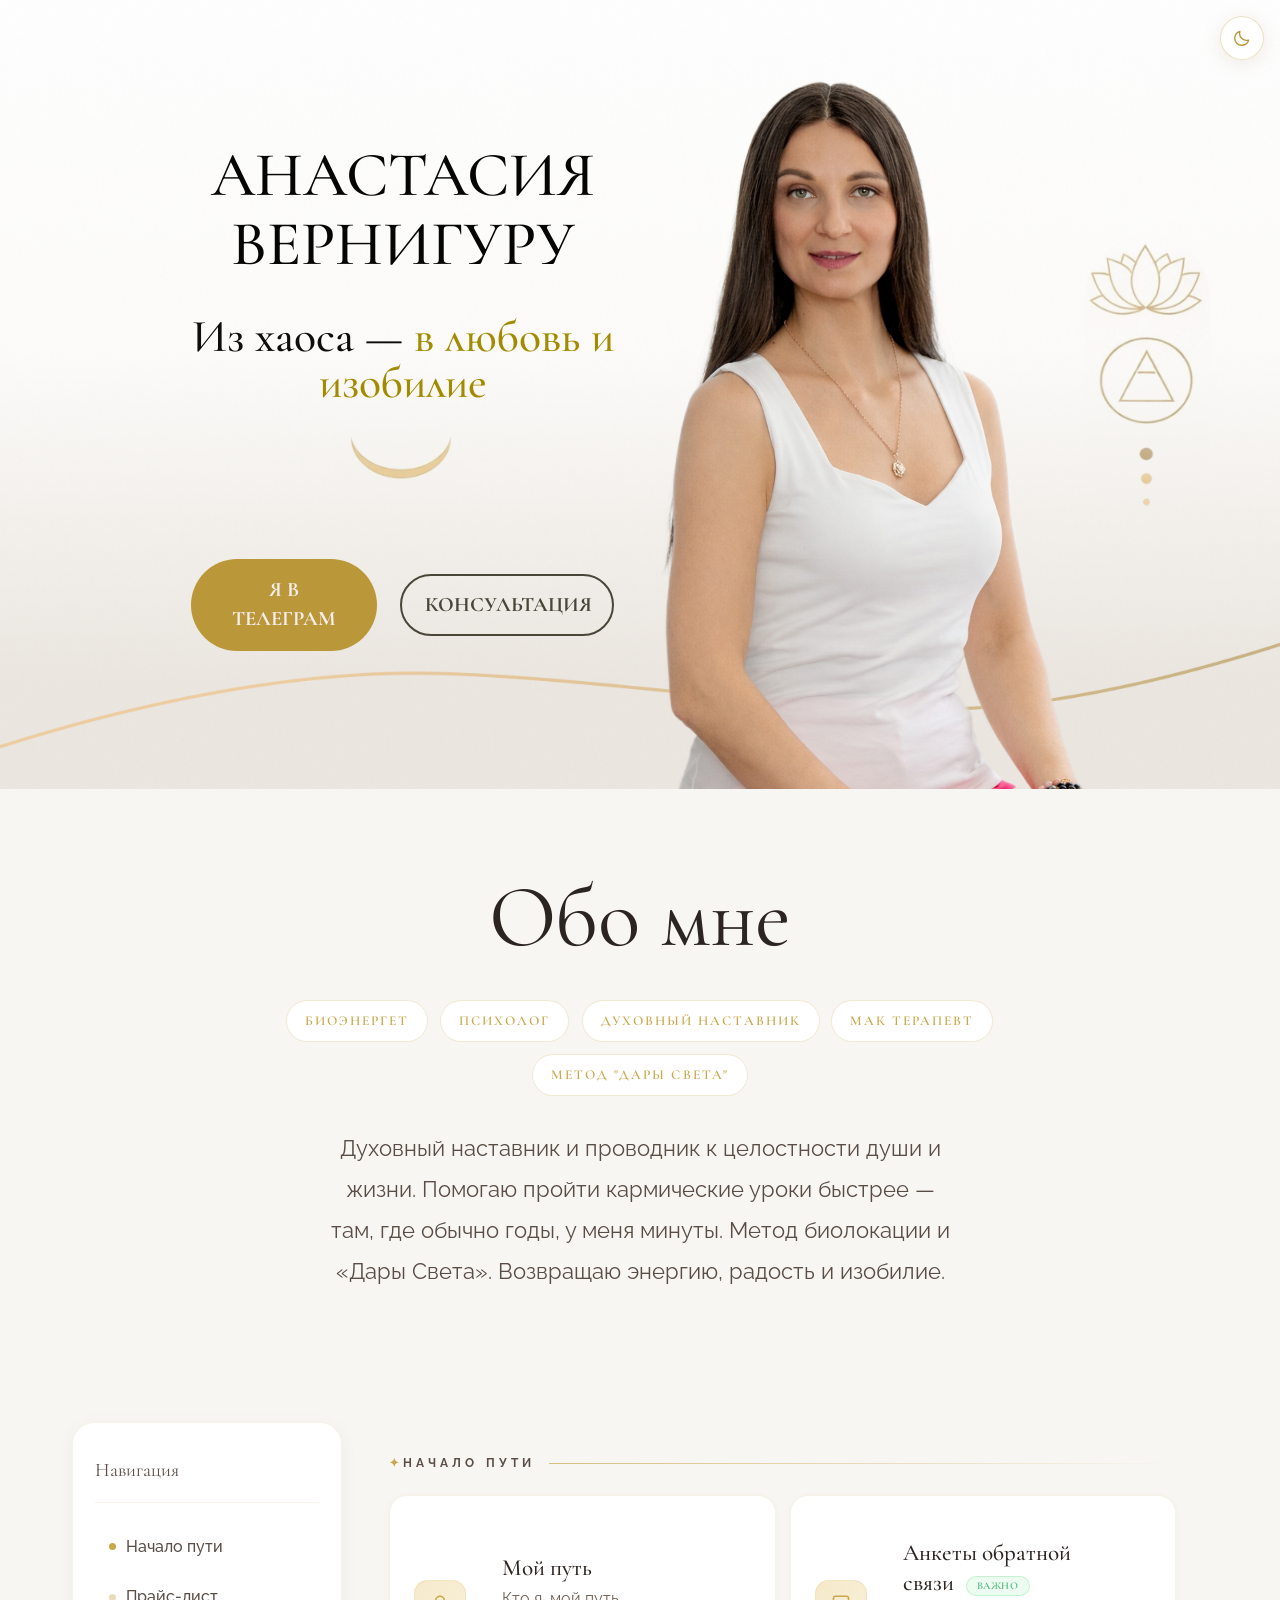
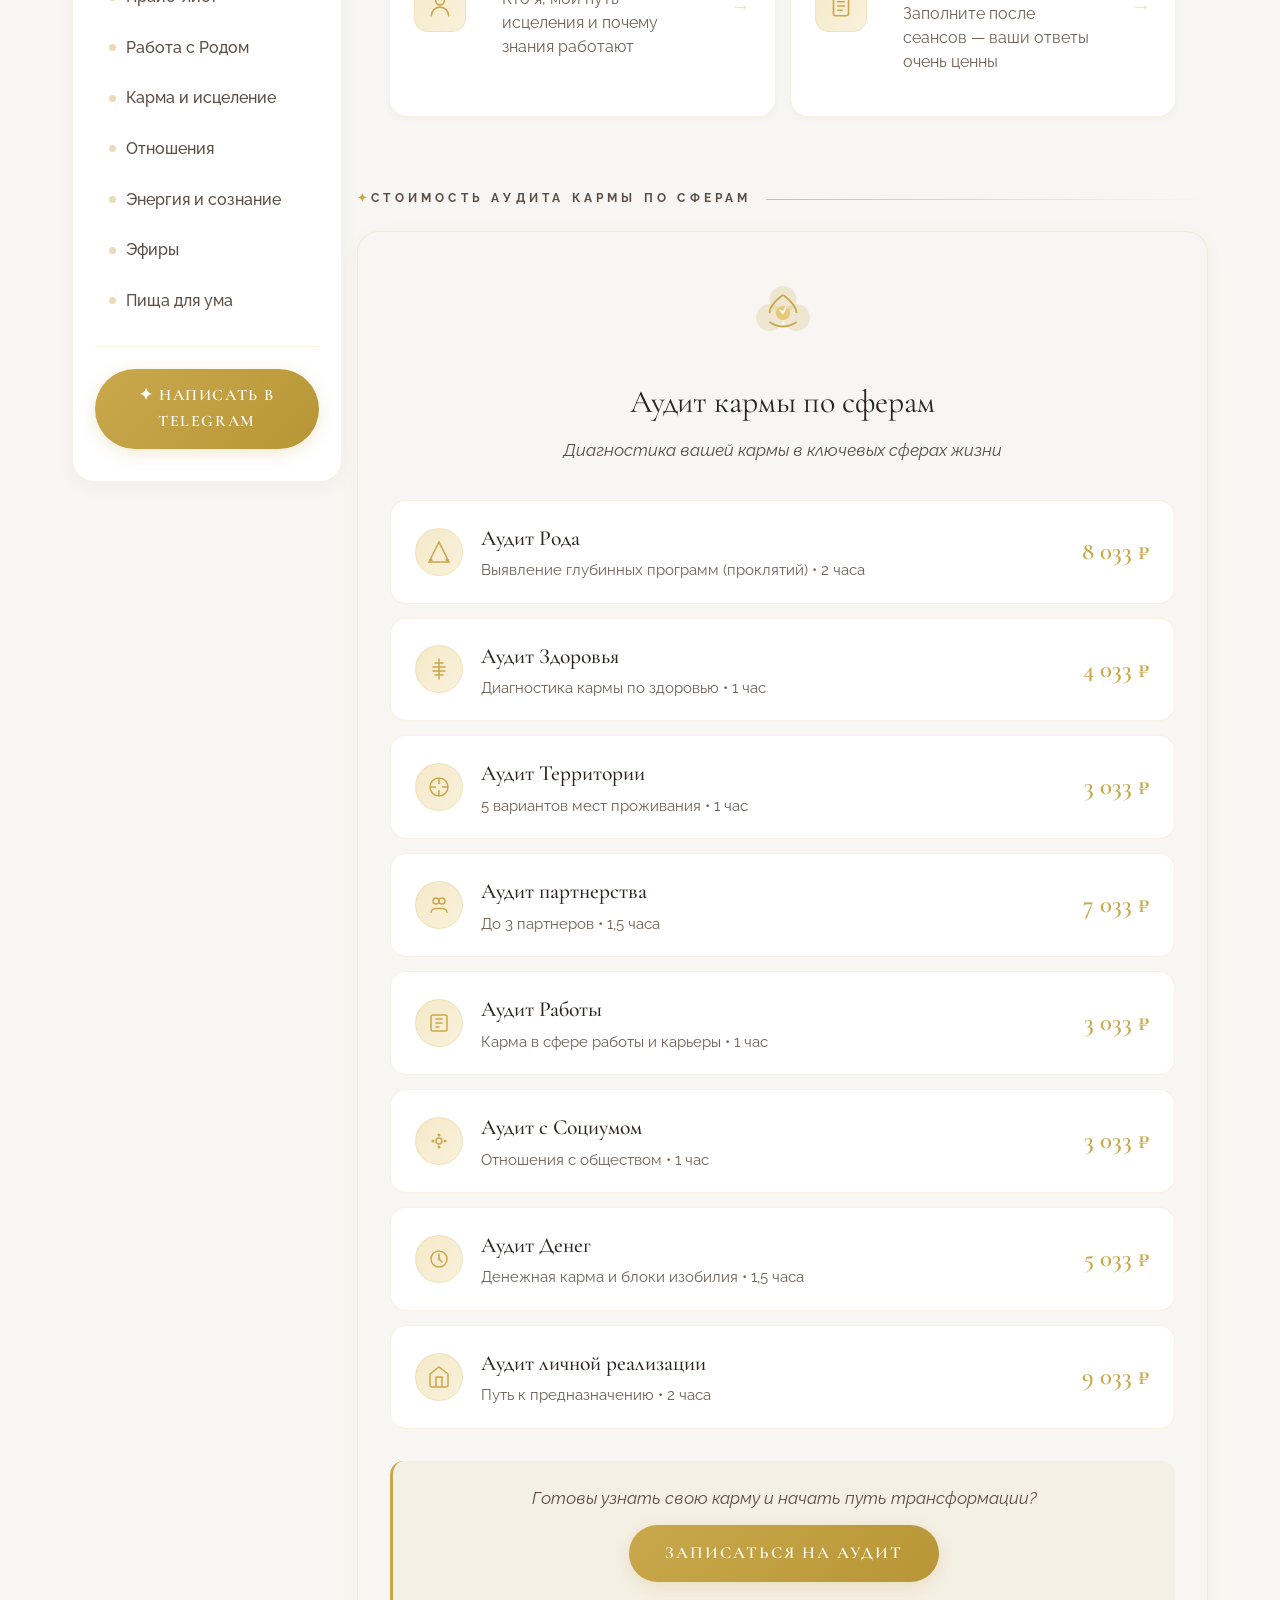
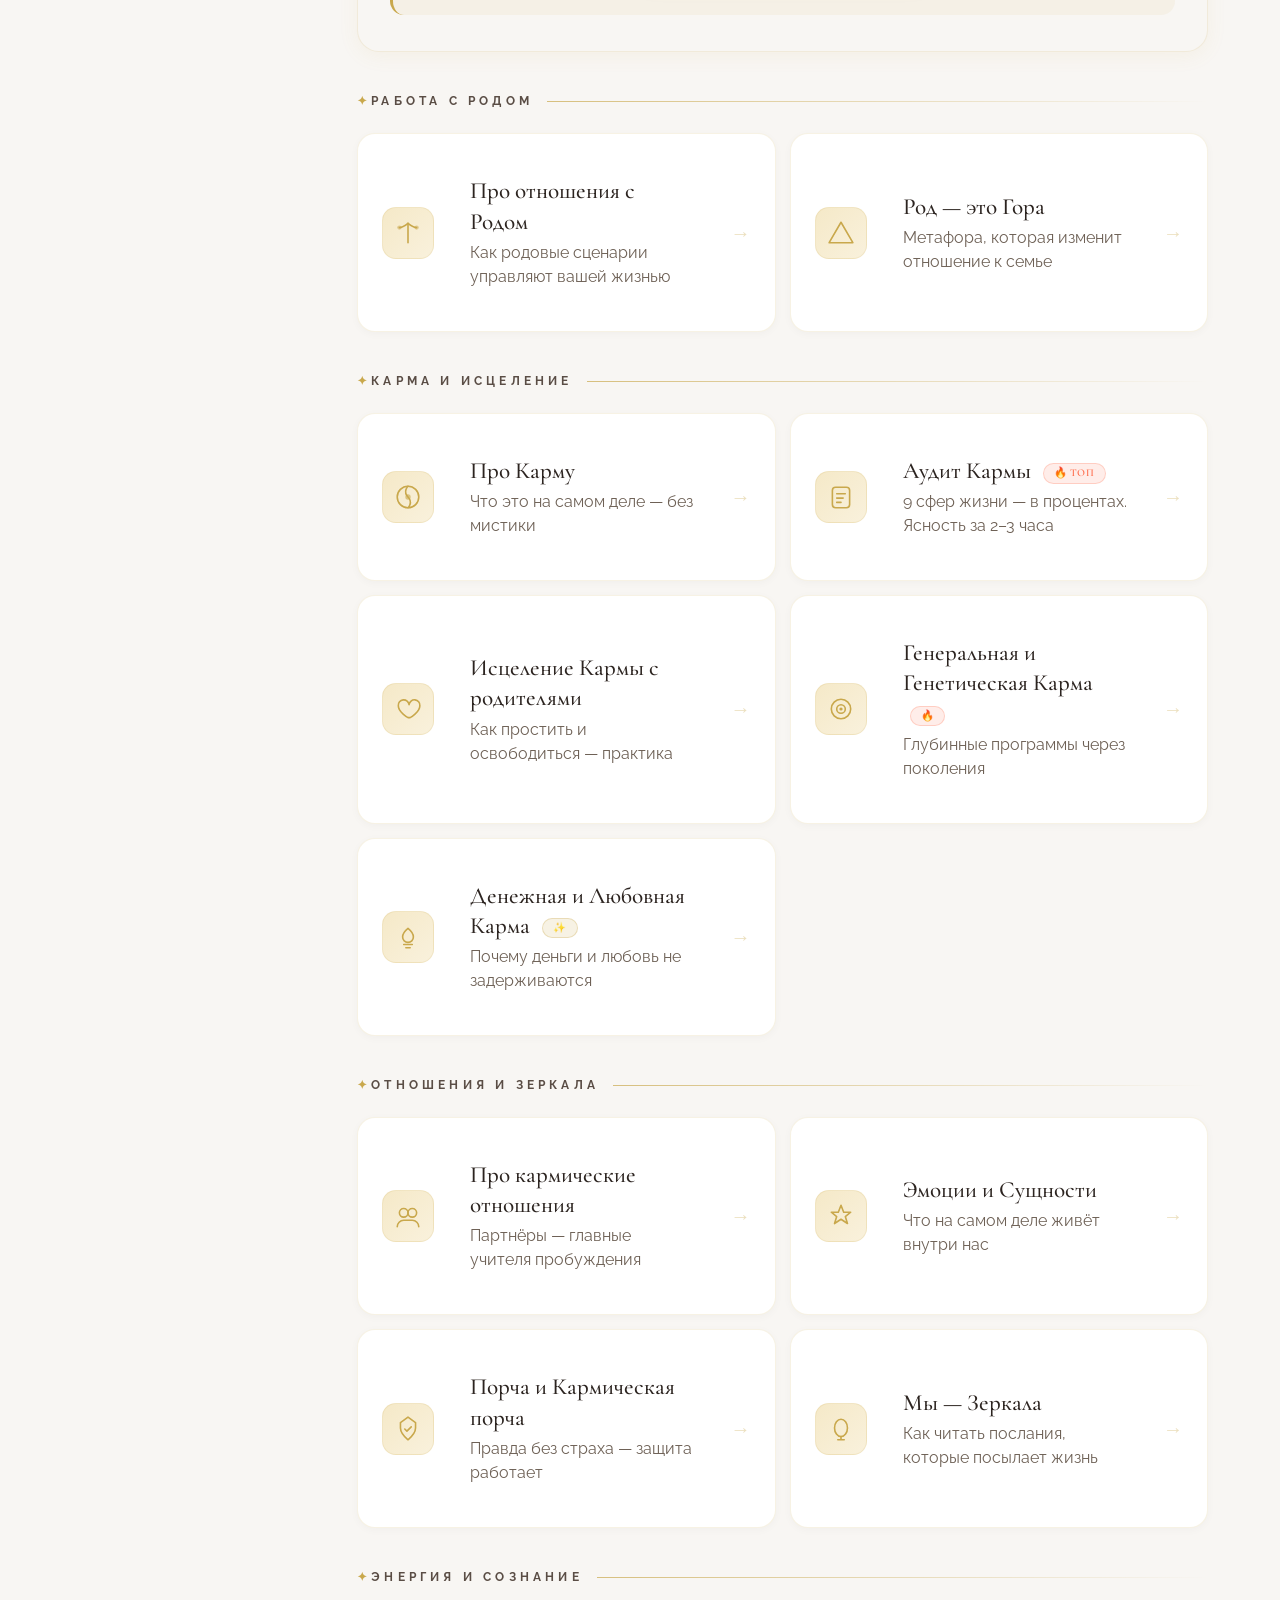
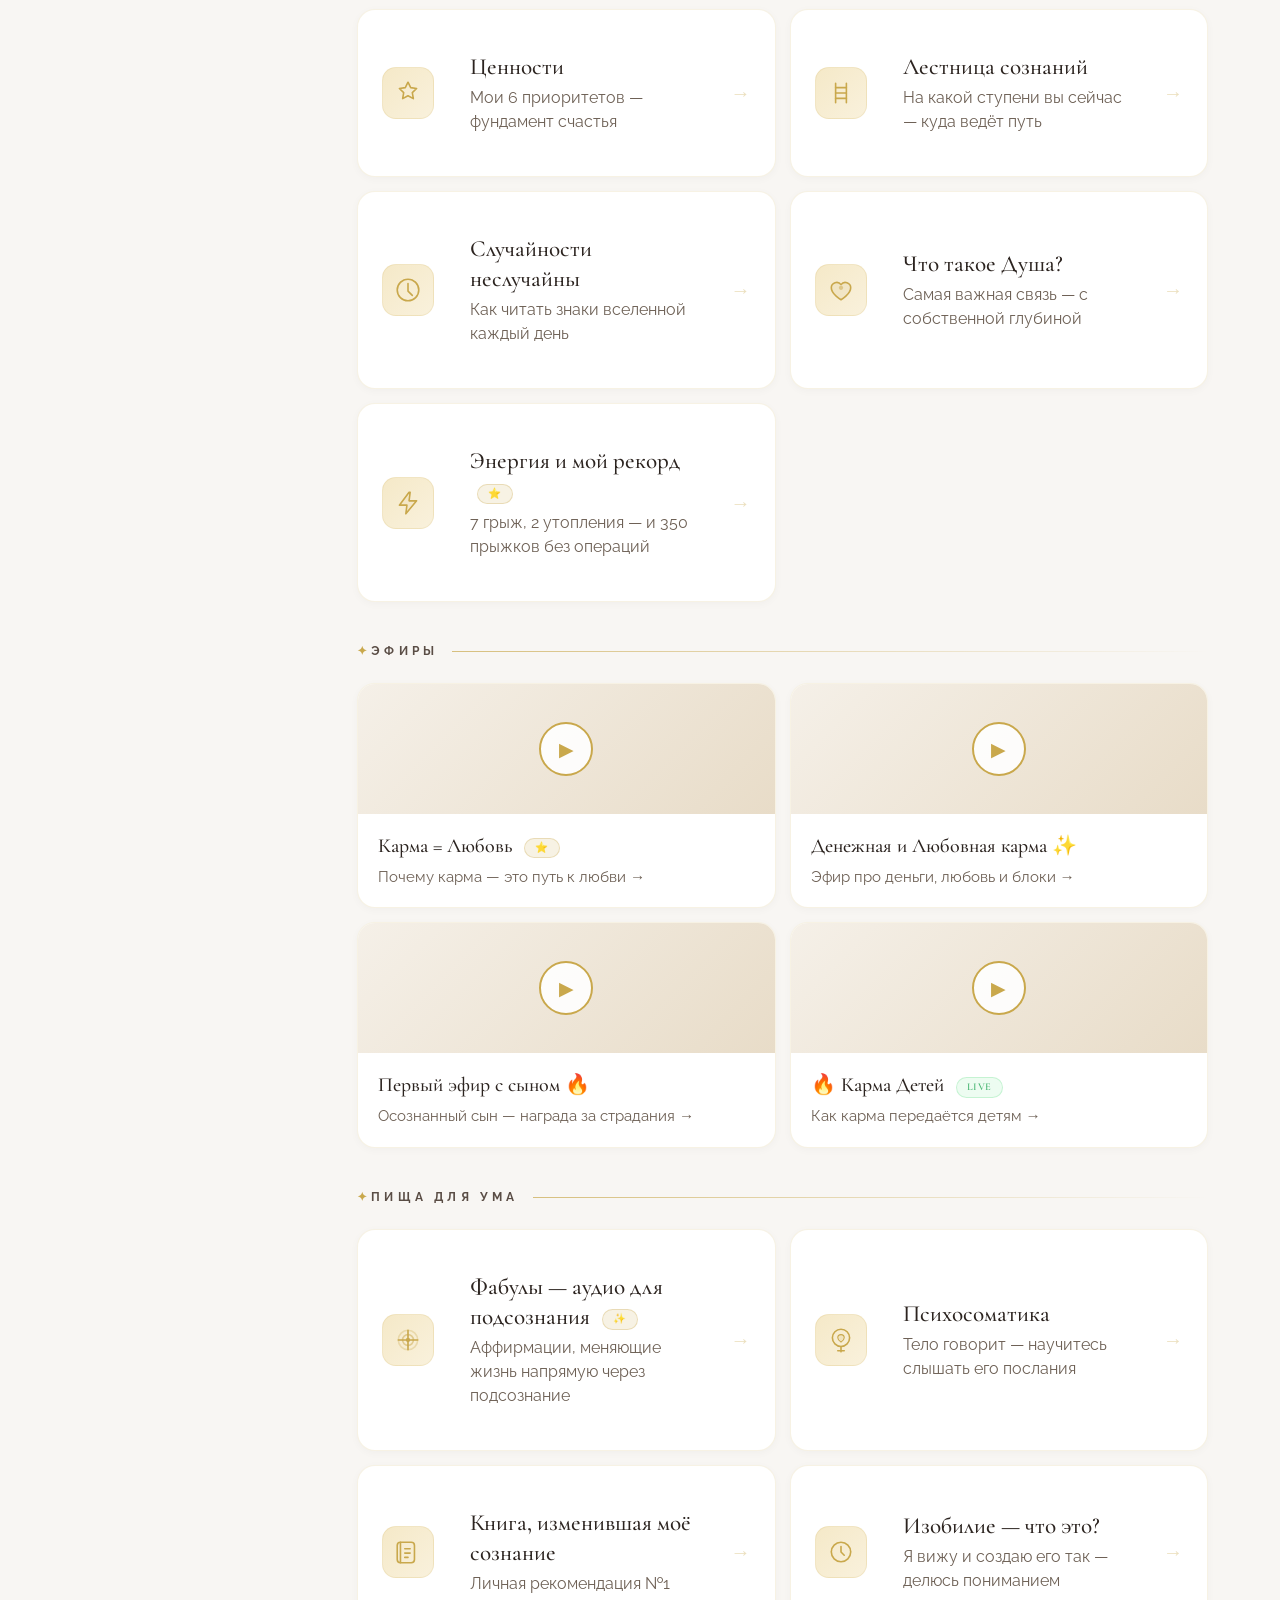
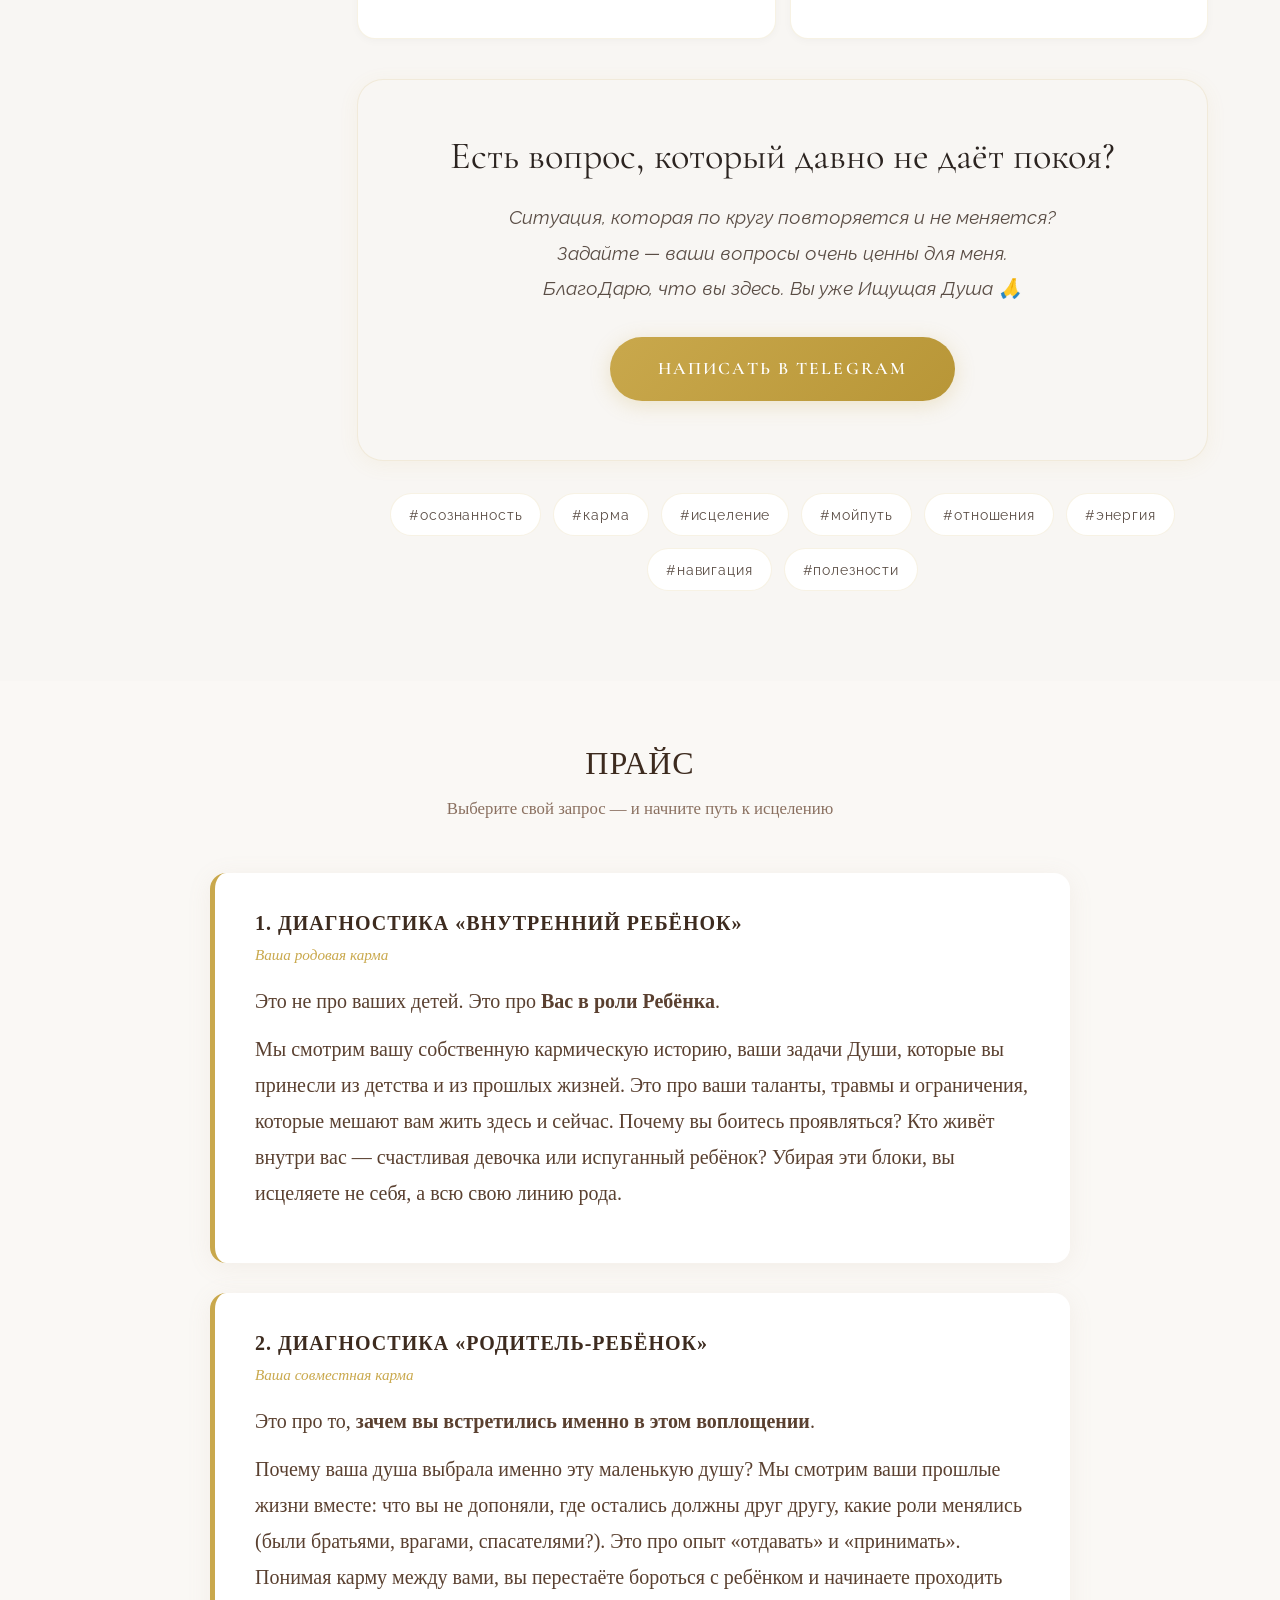
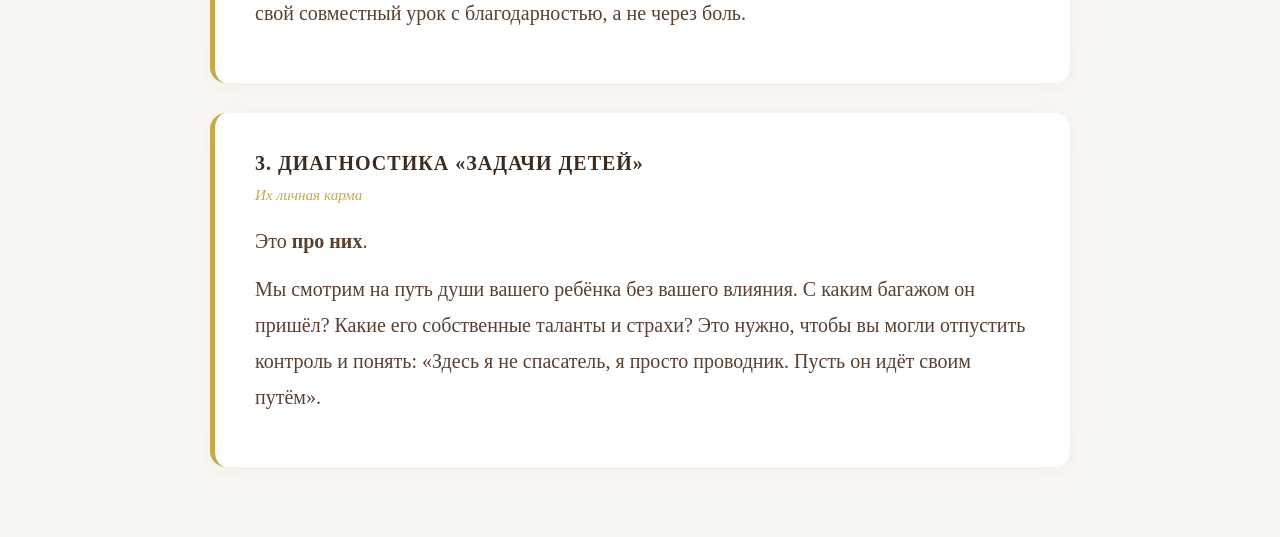
==== commit 75e0b605: "Исправлено имя: Анастассия → Анастасия" ====
--- a/index.html
+++ b/index.html
@@ -146,7 +146,7 @@
 		<div class="row">
 			<div class="col-md-6 col-lg-5 offset-lg-1 d-flex text-center text-md-left align-items-center justify-content-center">
 				<div>
-					<h2 class="landing-block-node-title text-uppercase g-mb-30--lg text-center g-color g-mb-auto g-font-cormorant-garamond g-letter-spacing-inherit g-line-height-1_1 g-font-weight-500 g-font-size-55" style="--color: hsla(360, 0%, 2%, 1);--border-color: ;--border-color--hover: ;">Анастассия Вернигуру</h2>
+					<h2 class="landing-block-node-title text-uppercase g-mb-30--lg text-center g-color g-mb-auto g-font-cormorant-garamond g-letter-spacing-inherit g-line-height-1_1 g-font-weight-500 g-font-size-55" style="--color: hsla(360, 0%, 2%, 1);--border-color: ;--border-color--hover: ;">Анастасия Вернигуру</h2>
 					<div class="g-mb-20 g-mb-35--lg">
 						<div class="landing-block-node-text text-center g-color g-mb-10 g-font-cormorant-garamond g-pt-auto g-line-height-1 g-font-weight-500 g-font-size-40" data-auto-font-scale="" style="--color: hsla(360, 0%, 5%, 1);">Из хаоса — <span style="color: rgb(163, 139, 0);">в любовь и изобилие</span></div><div class="landing-block-node-containerbuttons-4858 g-pointer-events-all g-flex-centered g-pb-10 g-pt-125"><a href="https://t.me/youmasterlife" class="landing-block-node-button-7057 btn text-uppercase g-btn-type-solid g-ml-10 g-mr-10 g-button-color g-bg--hover g-rounded-100 g-color g-font-cormorant-garamond g-btn-size-xl g-btn-px-auto" style="--button-color-contrast: hsla(44, 52%, 100%, 1);--button-color-hover: hsla(44, 52%, 58%, 1);--button-color-light: hsla(44, 48%, 68%, 1);--button-color: #BA983A;--bg-hover: #BA983A;--color: #F6EDED;--color-hover: ;--border-color--hover: ;" target="_self">я в телеграм</a><a href="https://t.me/verni_guru" class="landing-block-node-button2-9032 btn text-uppercase g-btn-type-outline g-ml-10 g-mr-10 g-button-color g-rounded-100 g-color g-btn-size-xl g-font-cormorant-garamond g-bg--hover g-color--hover g-border-color--hover g-btn-px-auto" style="--button-color-contrast: hsla(42, 13%, 96%, 1);--button-color-hover: hsla(42, 13%, 36%, 1);--button-color-light: hsla(42, 26%, 41%, 1);--button-color: #4A4539;--bg-hover: #E8CD9D;--color: #4A4539;--color-hover: #4A4539;--border-color--hover: #4A4539;" target="_self">Консультация</a></div>
 					</div>
--- a/css/theme.css
+++ b/css/theme.css
@@ -37,7 +37,7 @@
 /* тёплое свечение за фотографией */
 [data-theme="dark"] #b14415 > section::before{
   content:""; position:absolute; inset:0; pointer-events:none;
-  background:radial-gradient(ellipse 40% 60% at 68% 55%, rgba(212,178,92,.13), transparent 70%);
+  background:radial-gradient(ellipse 34% 55% at 70% 50%, rgba(212,178,92,.16), transparent 72%);
 }
 [data-theme="dark"] #b14415 .container{ position:relative; z-index:1; }
 [data-theme="dark"] #b14415 .landing-block-node-title,
@@ -52,8 +52,7 @@
     --bg-url:none !important; --bg-url-2x:none !important; background:linear-gradient(180deg,#15110e 0%,#1d1814 100%) !important; }
   /* фото сверху, текст и кнопки под ним */
   [data-theme="dark"] #b14415 .row{ flex-direction:column-reverse; }
-  [data-theme="dark"] #b14415 .landing-block-node-img{ max-width:78%; margin:0 auto -6px; display:block;
-    -webkit-mask-image:linear-gradient(#000 82%,transparent); mask-image:linear-gradient(#000 82%,transparent); }
+  [data-theme="dark"] #b14415 .landing-block-node-img{ max-width:94%; margin:0 auto -14px; display:block; }
   [data-theme="dark"] #b14415 .landing-block-node-title{ font-size:2.6rem !important; }
   [data-theme="dark"] #b14415 .landing-block-node-text{ font-size:1.9rem !important; }
   [data-theme="dark"] #b14415 > section::before{ background:radial-gradient(ellipse 80% 40% at 50% 78%, rgba(212,178,92,.14), transparent 70%); }
